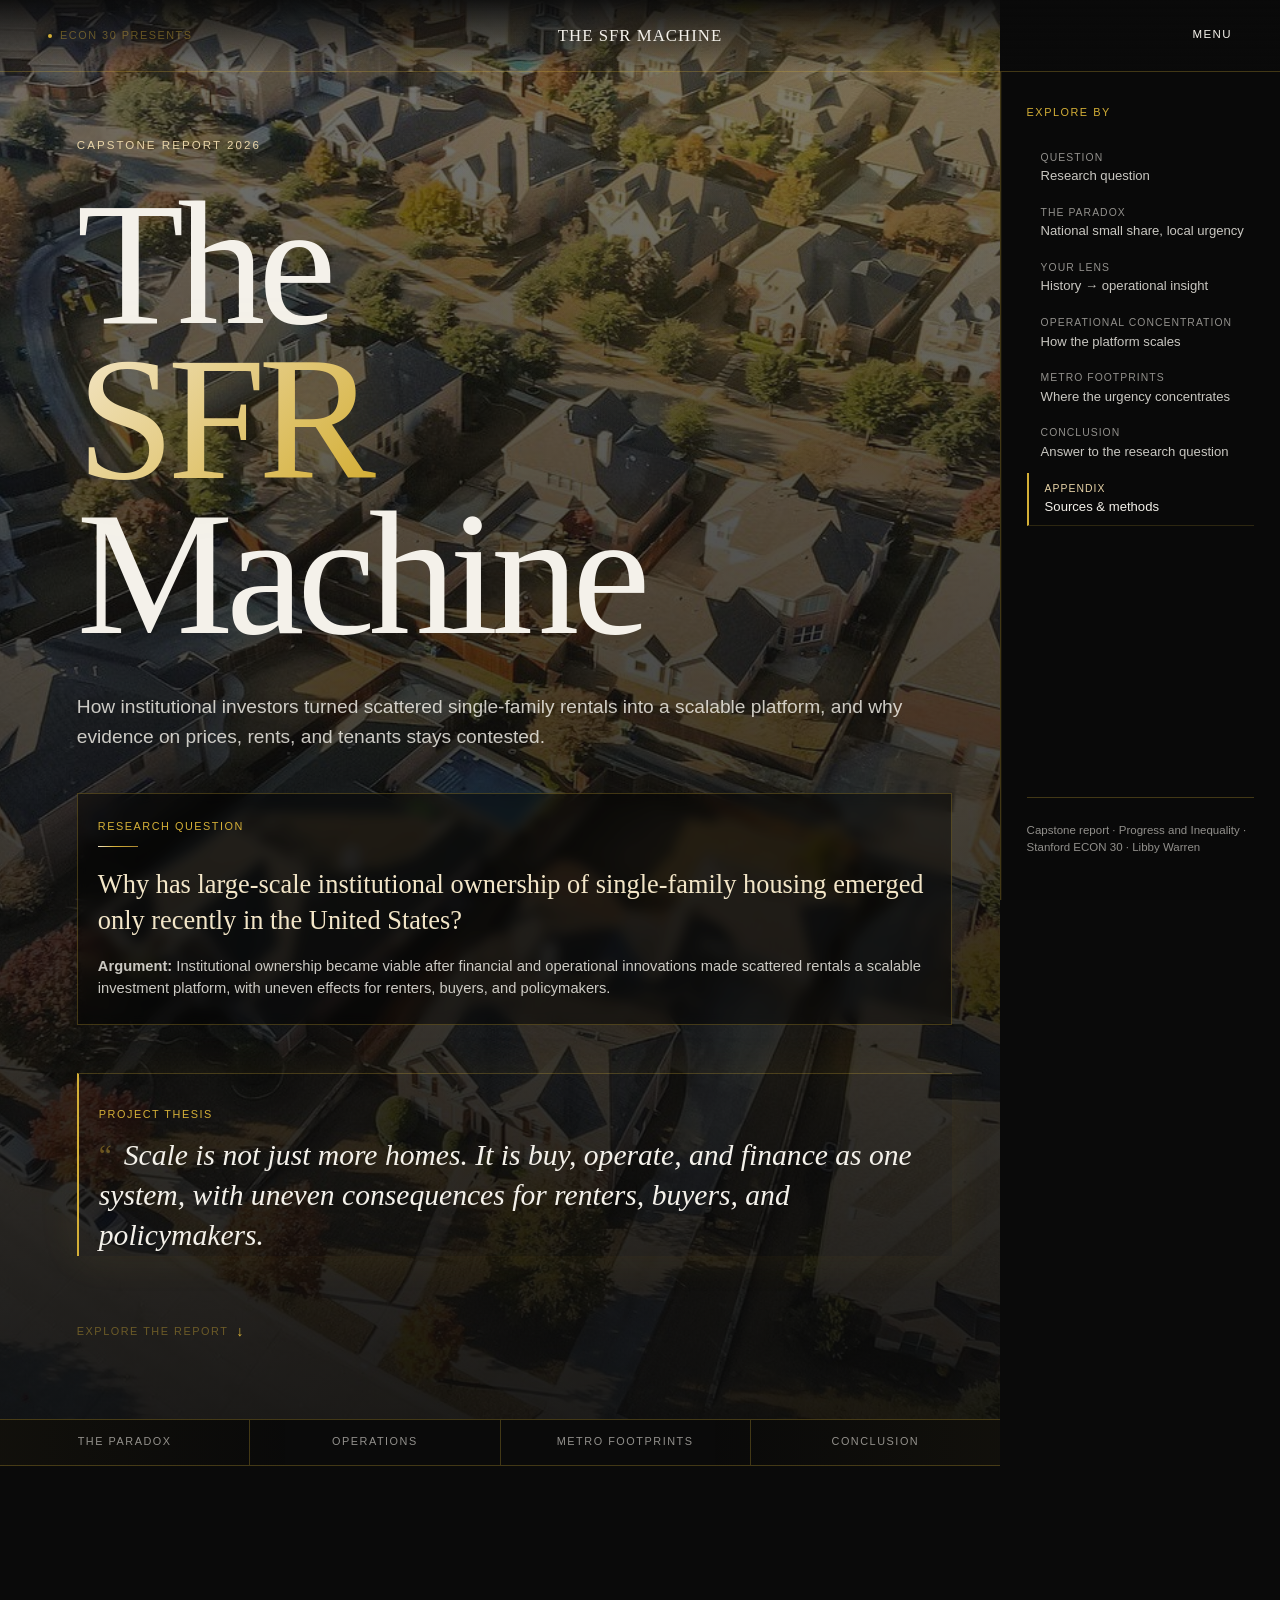
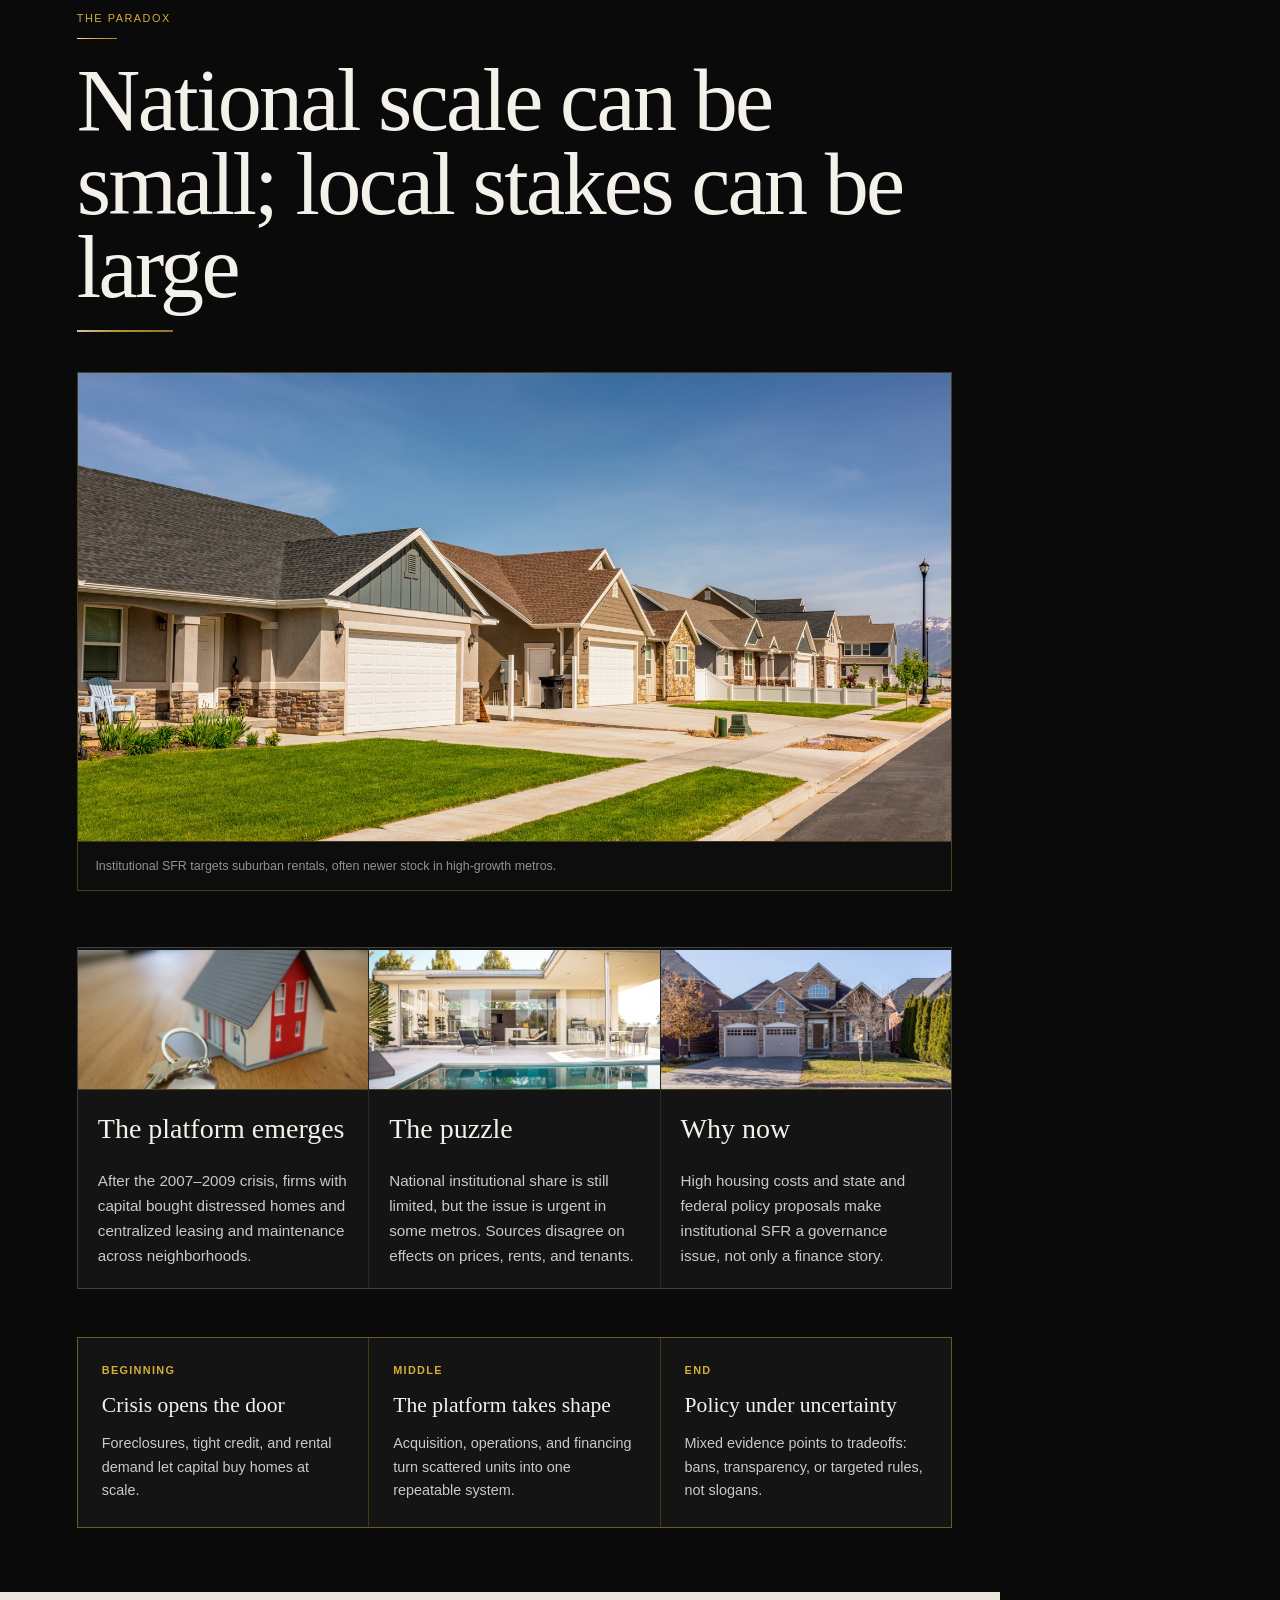
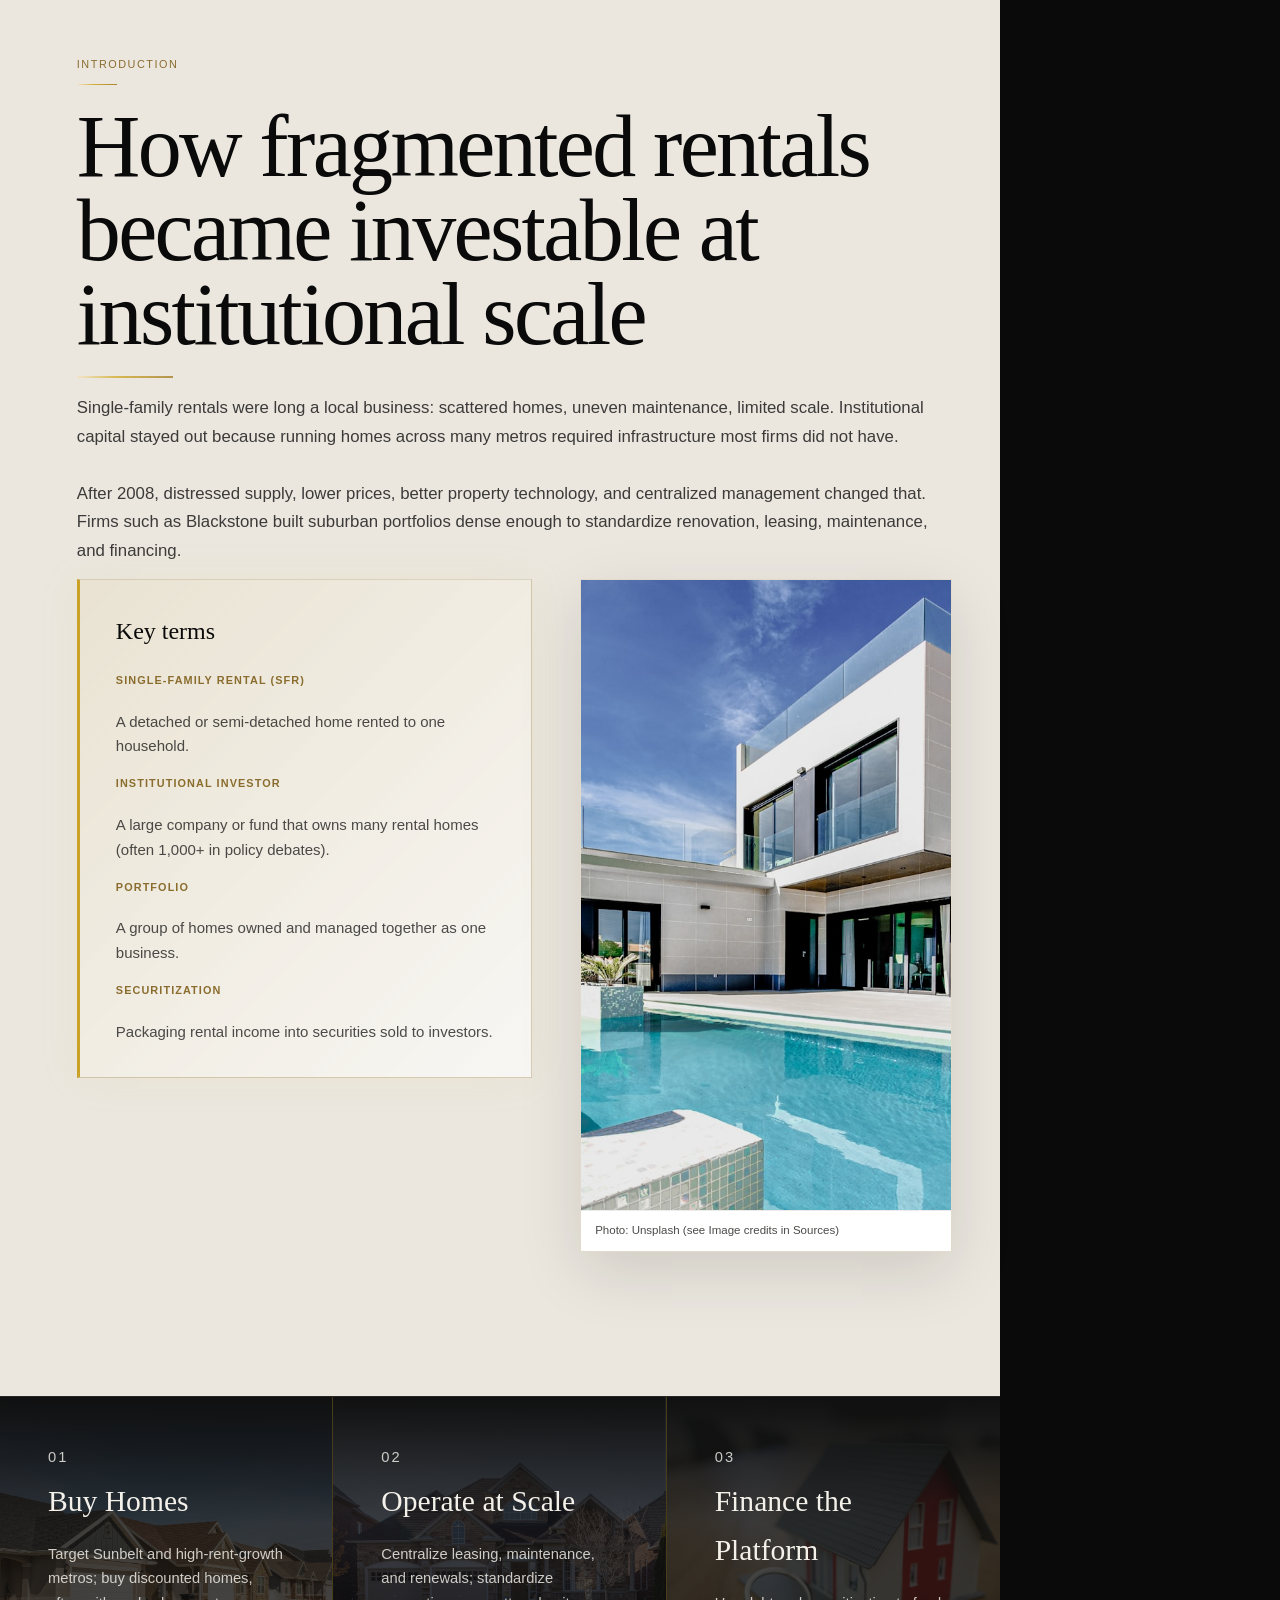
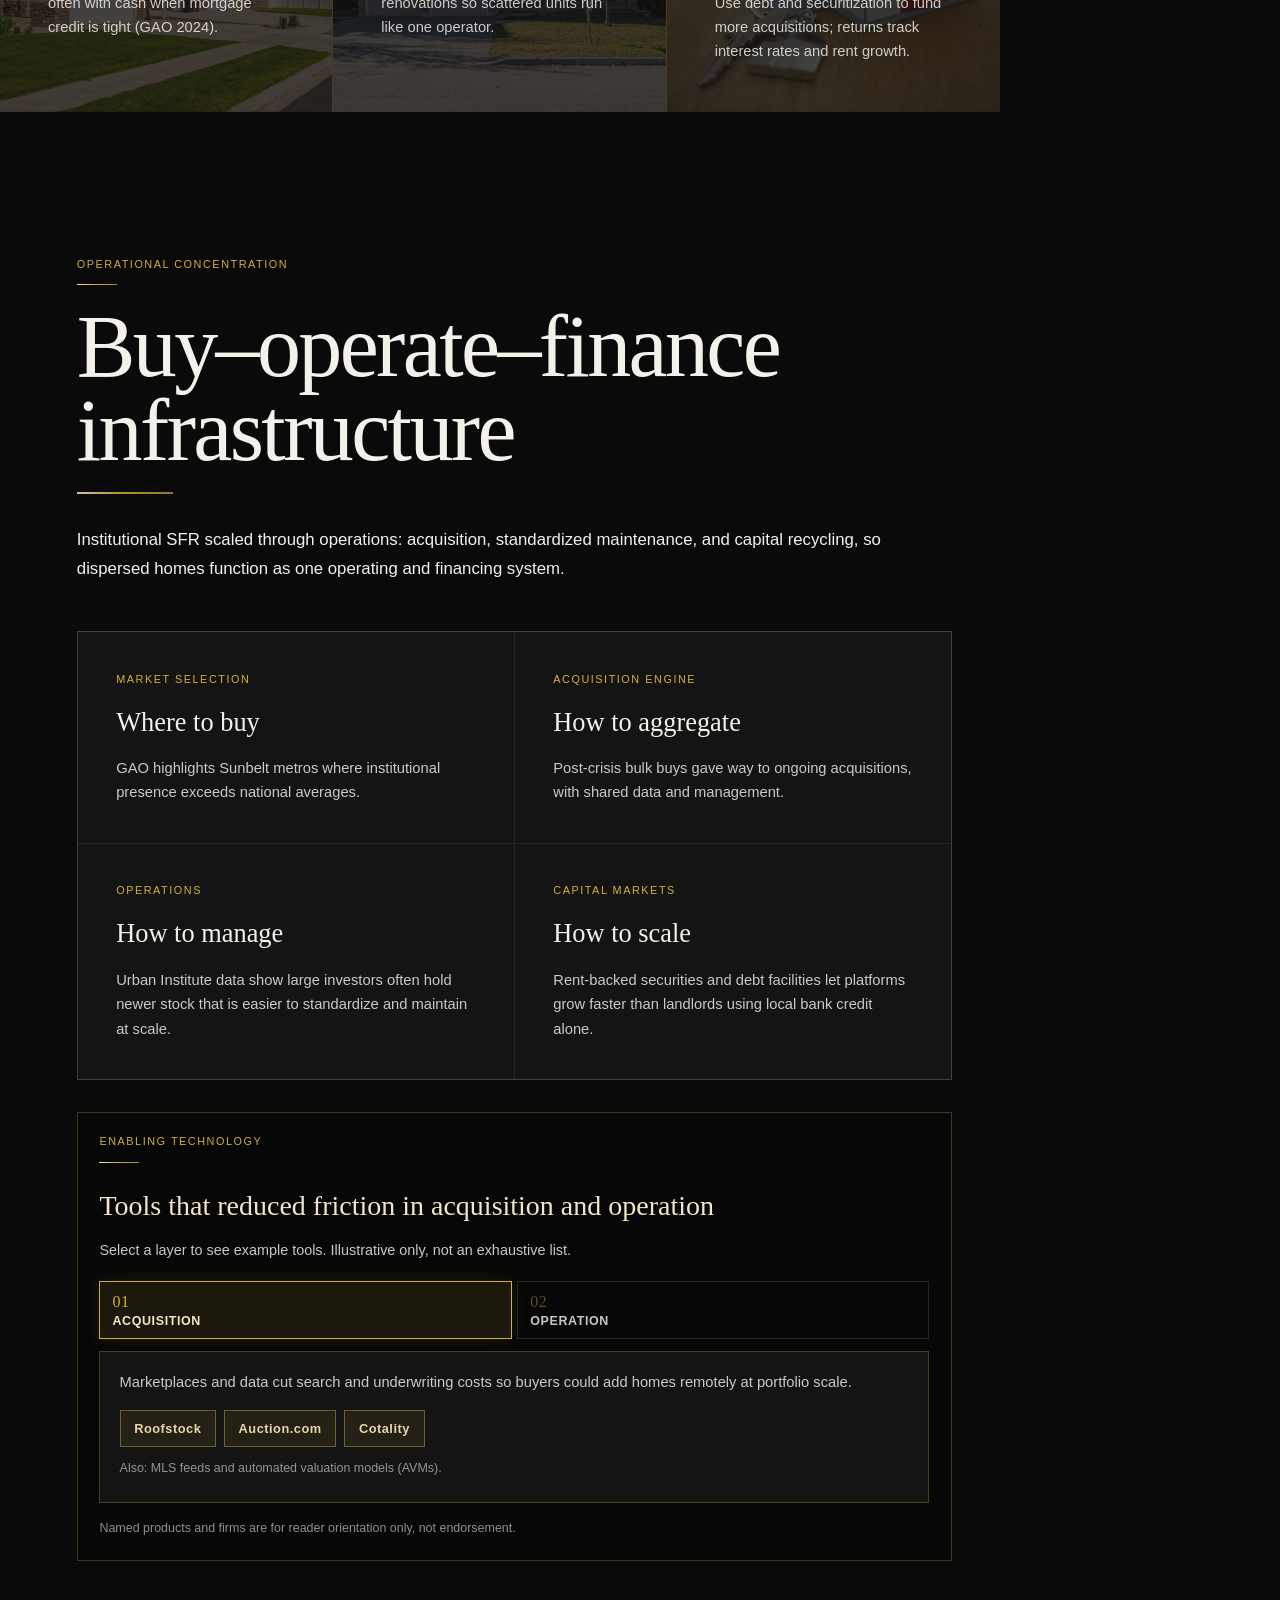
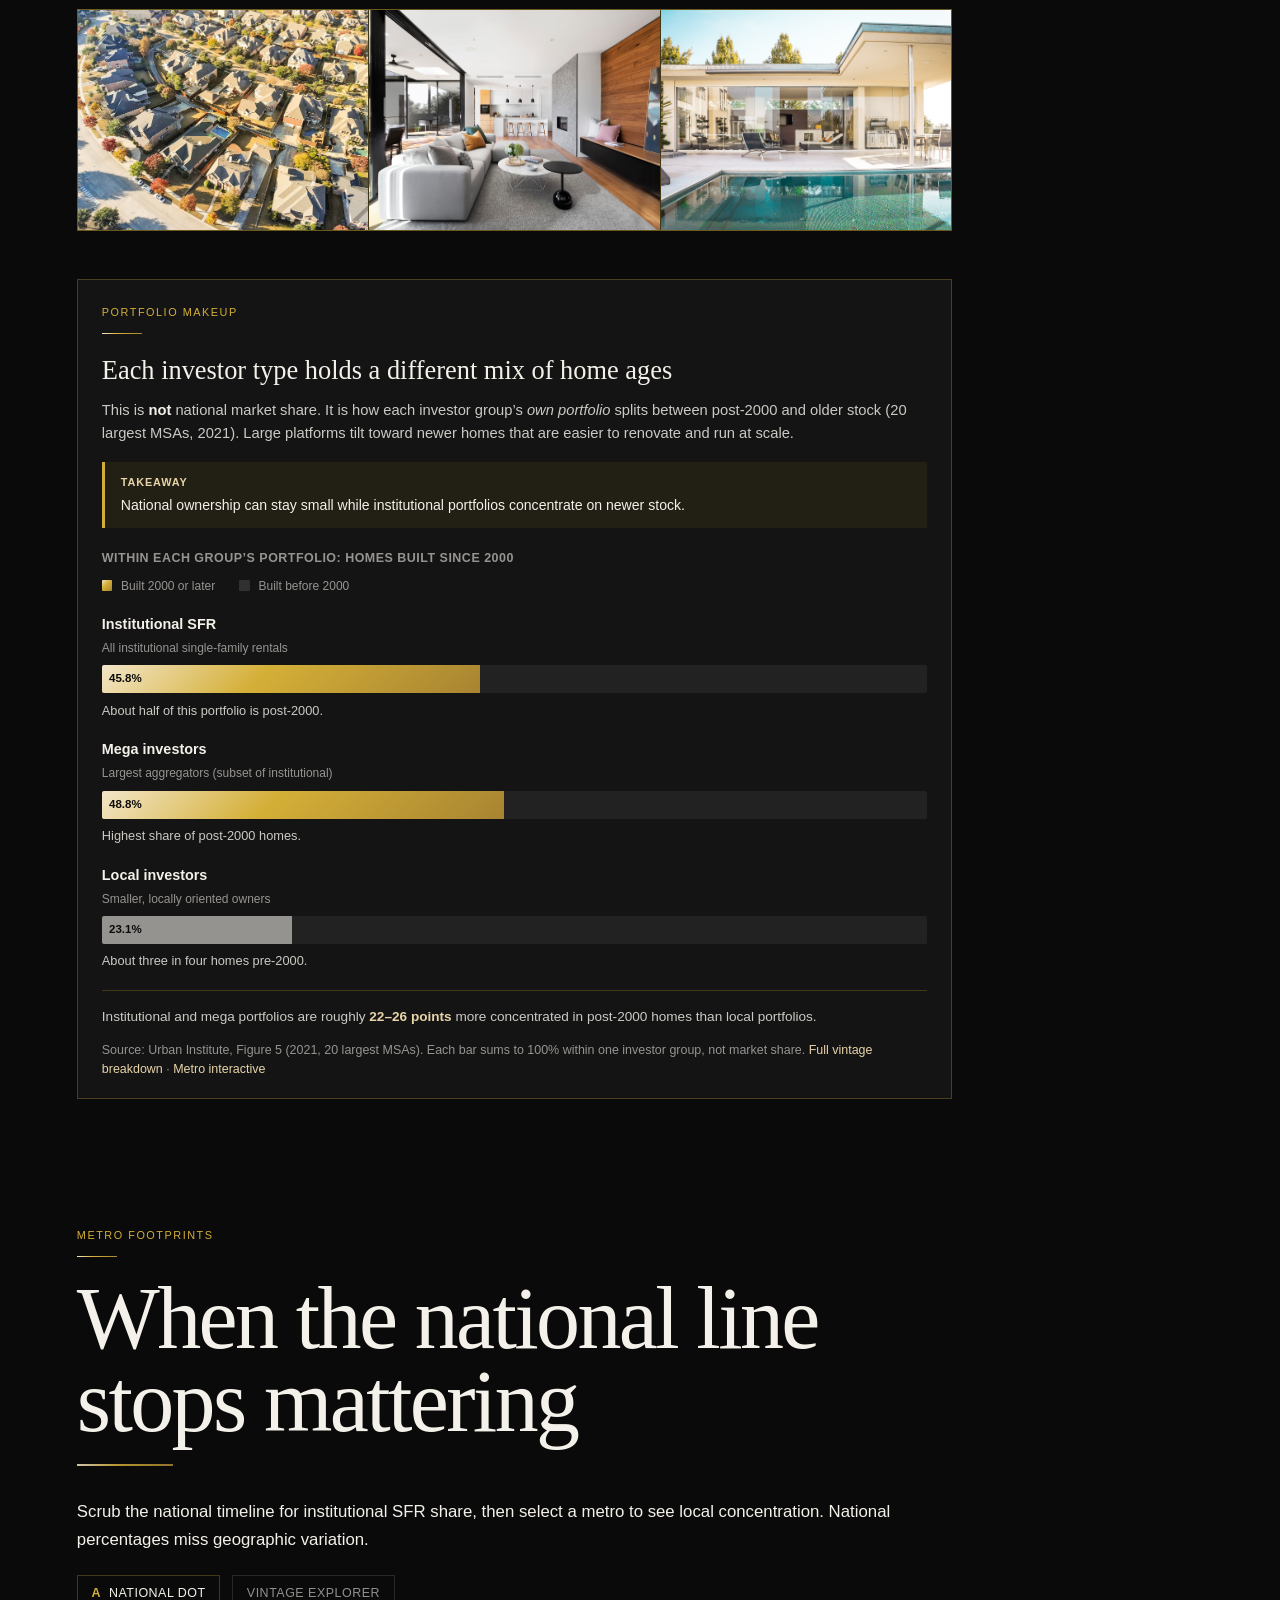
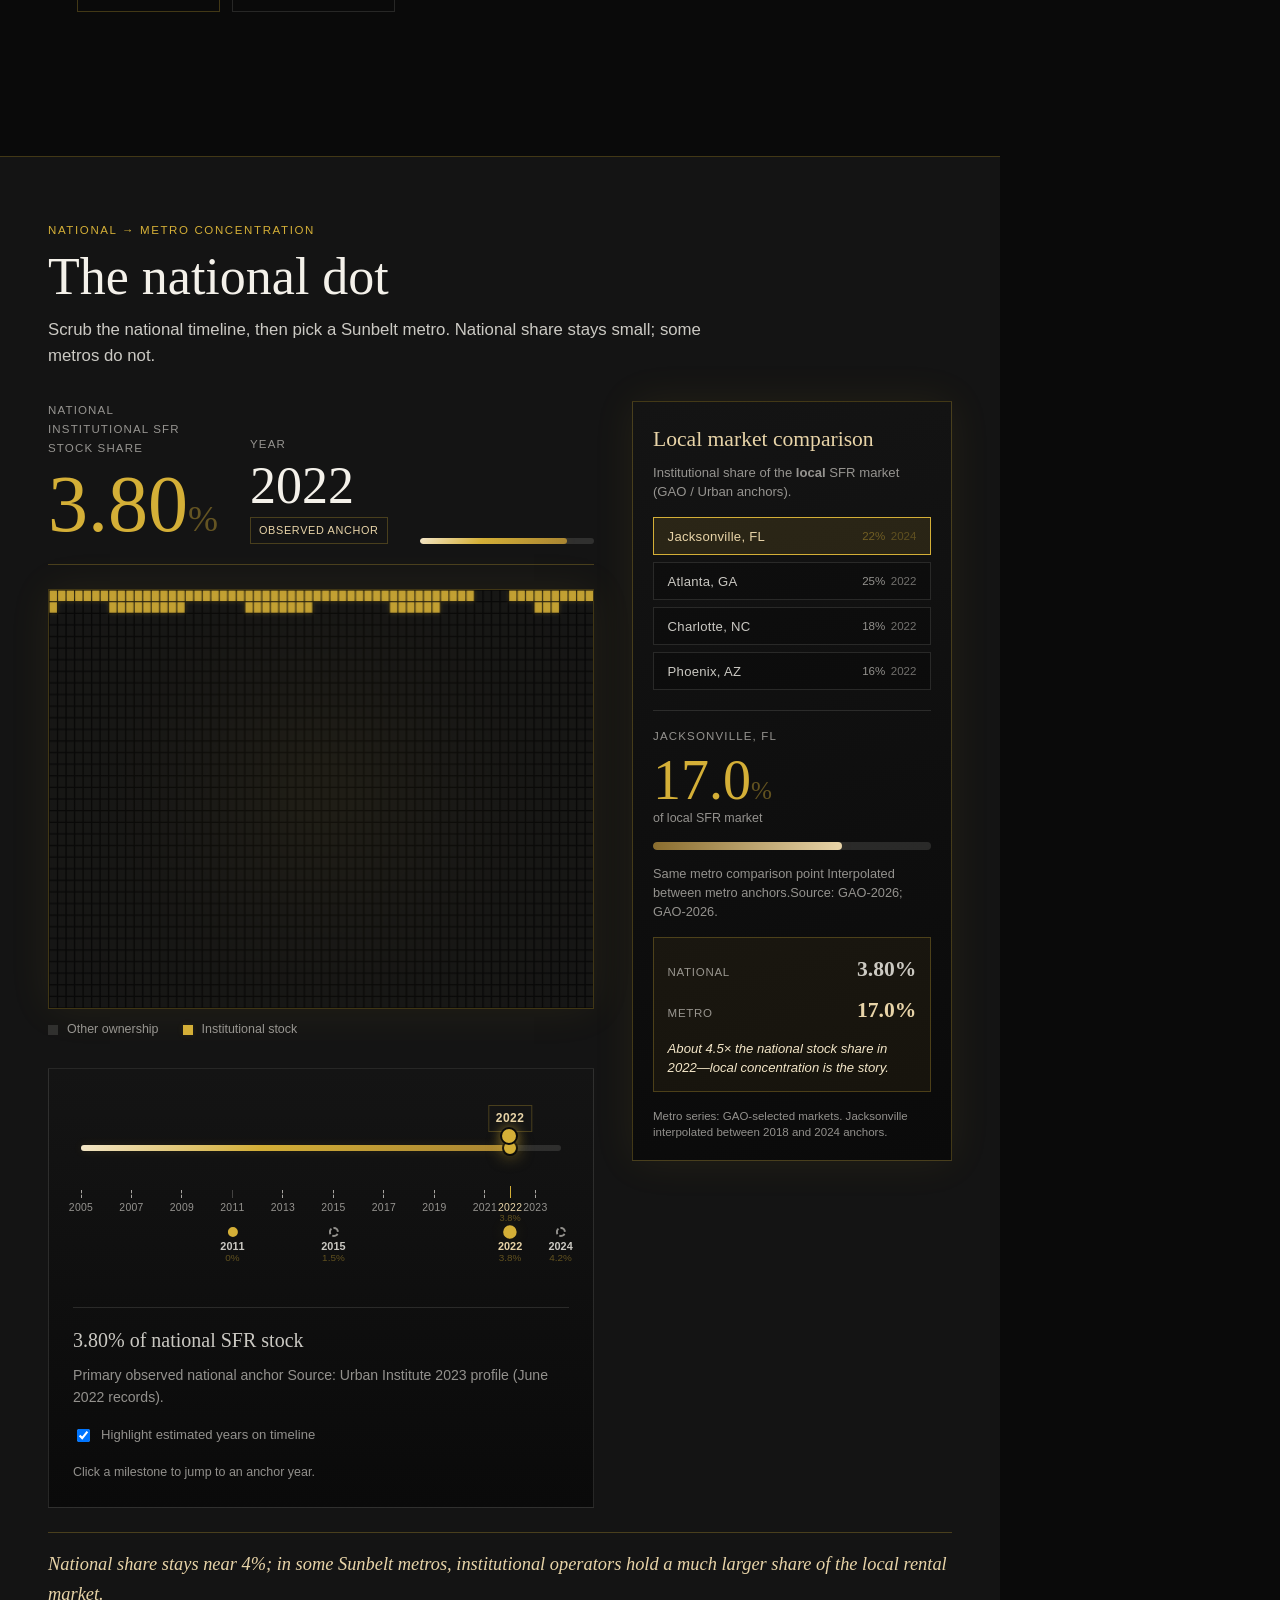
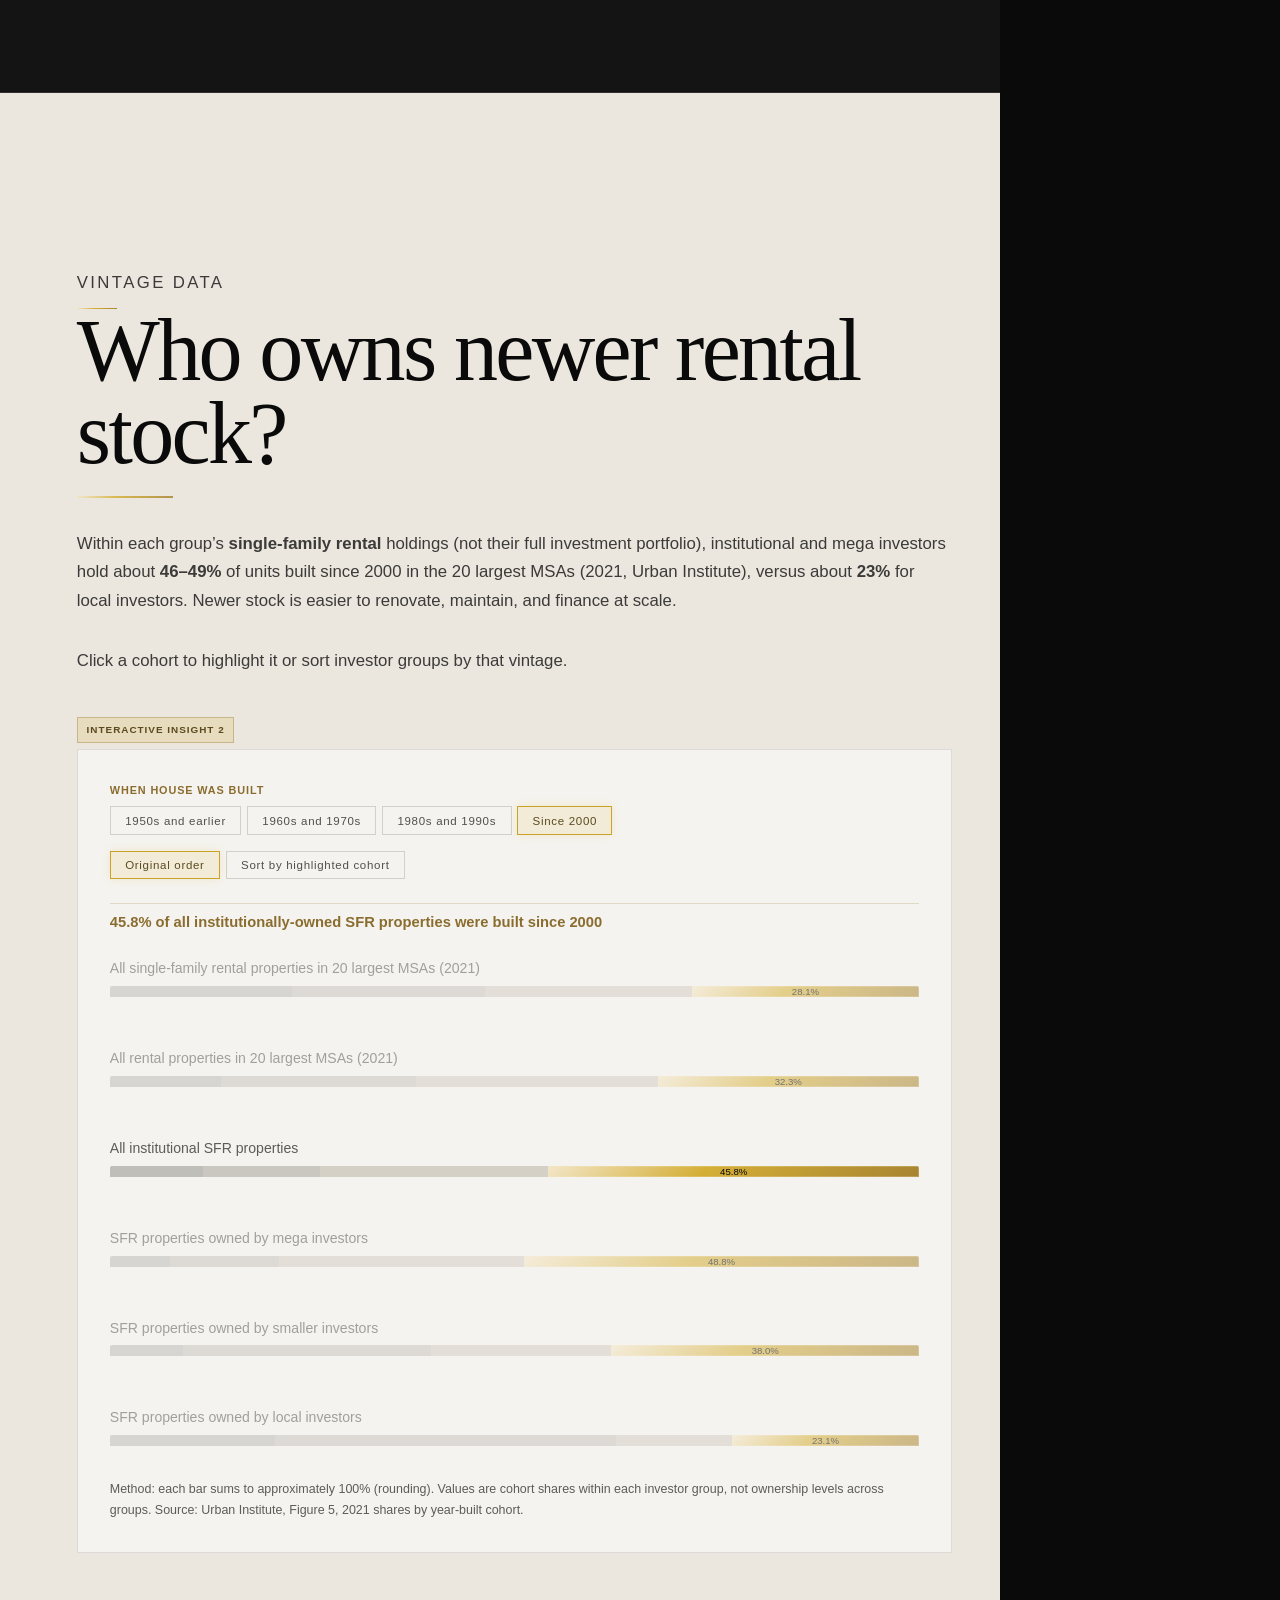
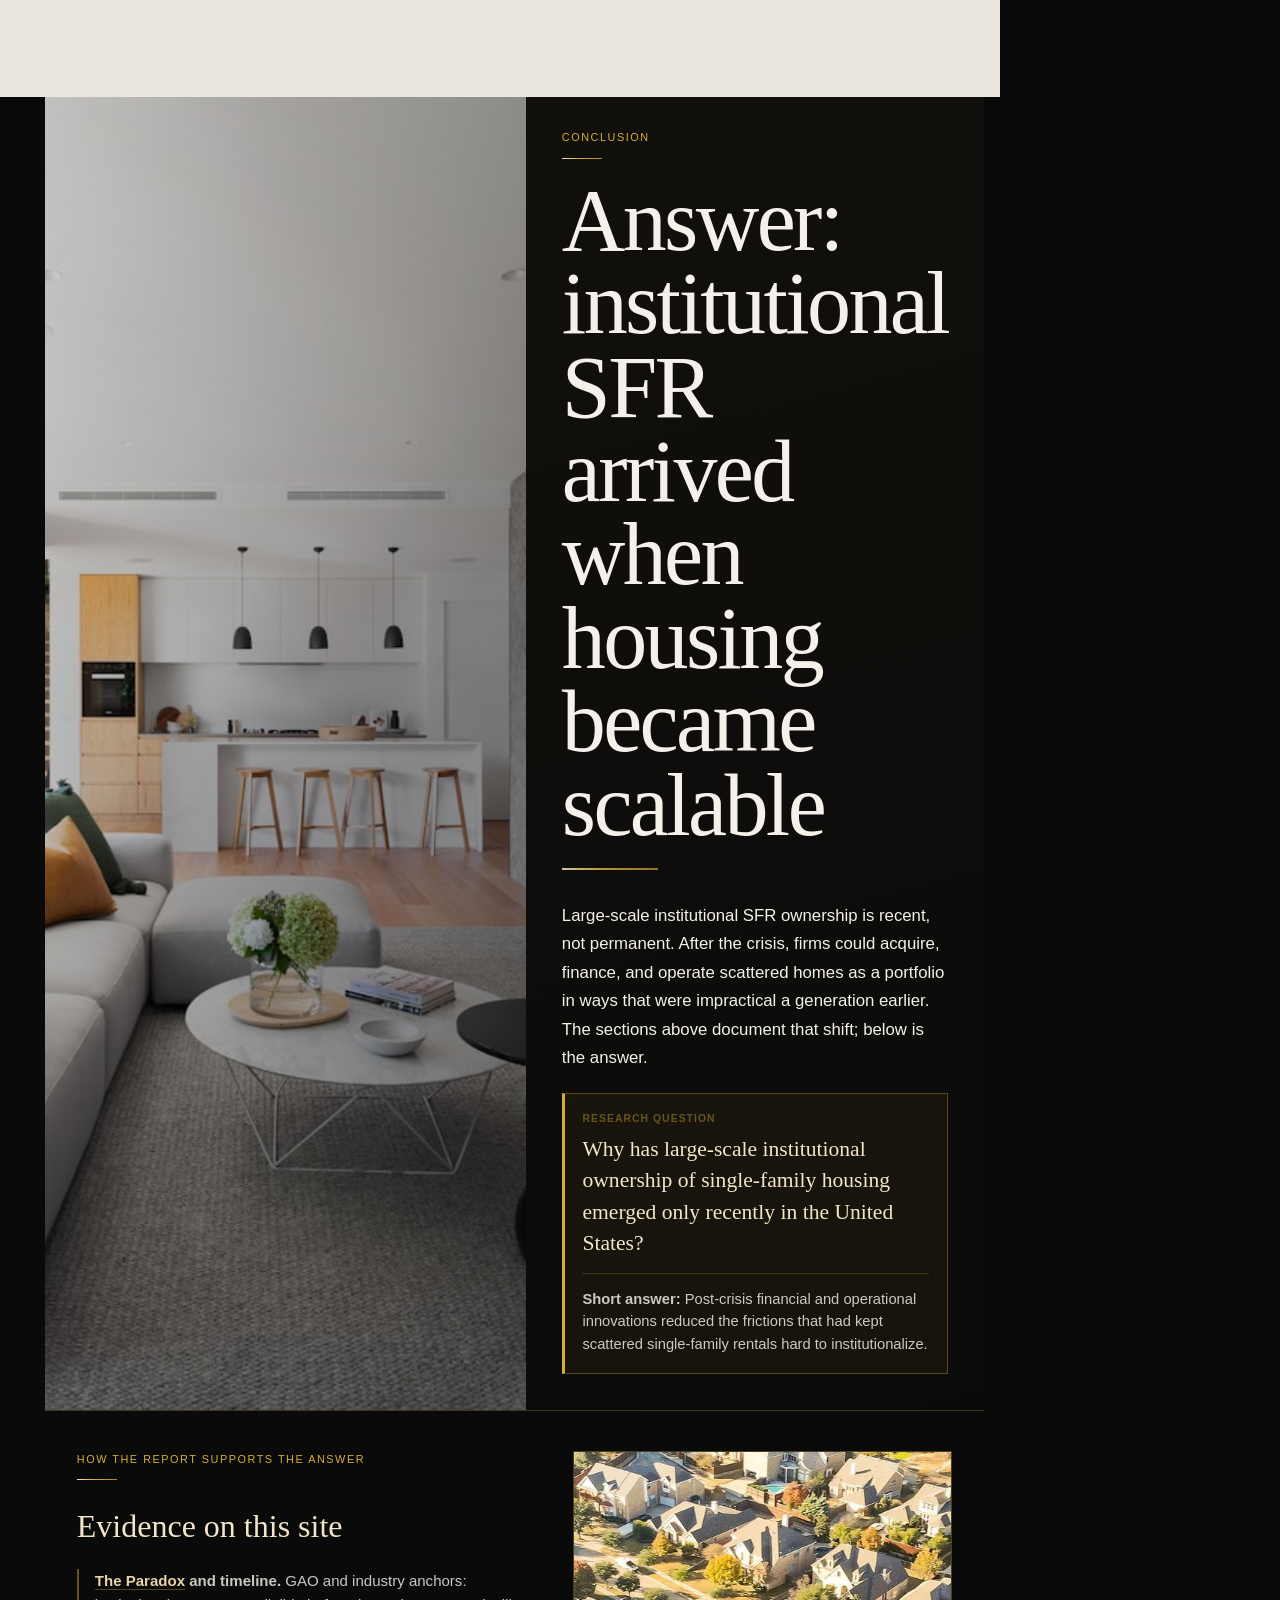
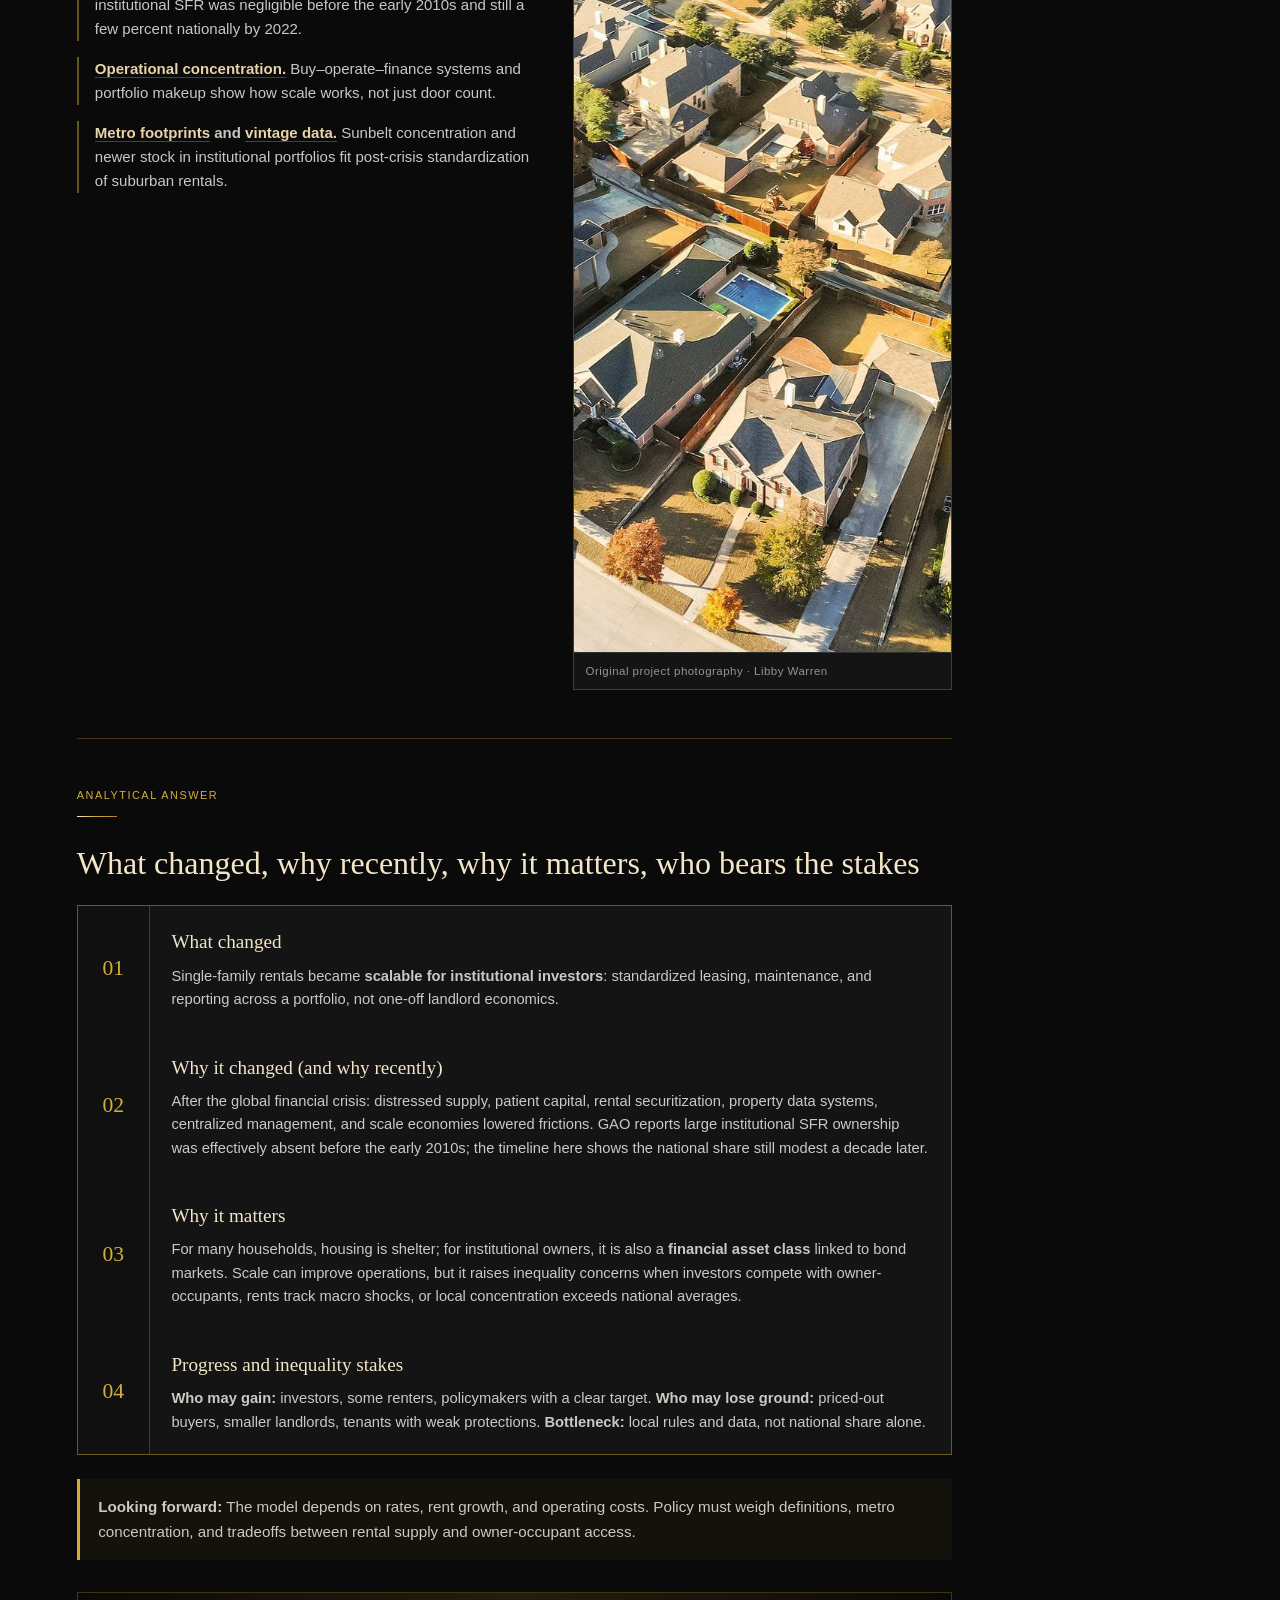
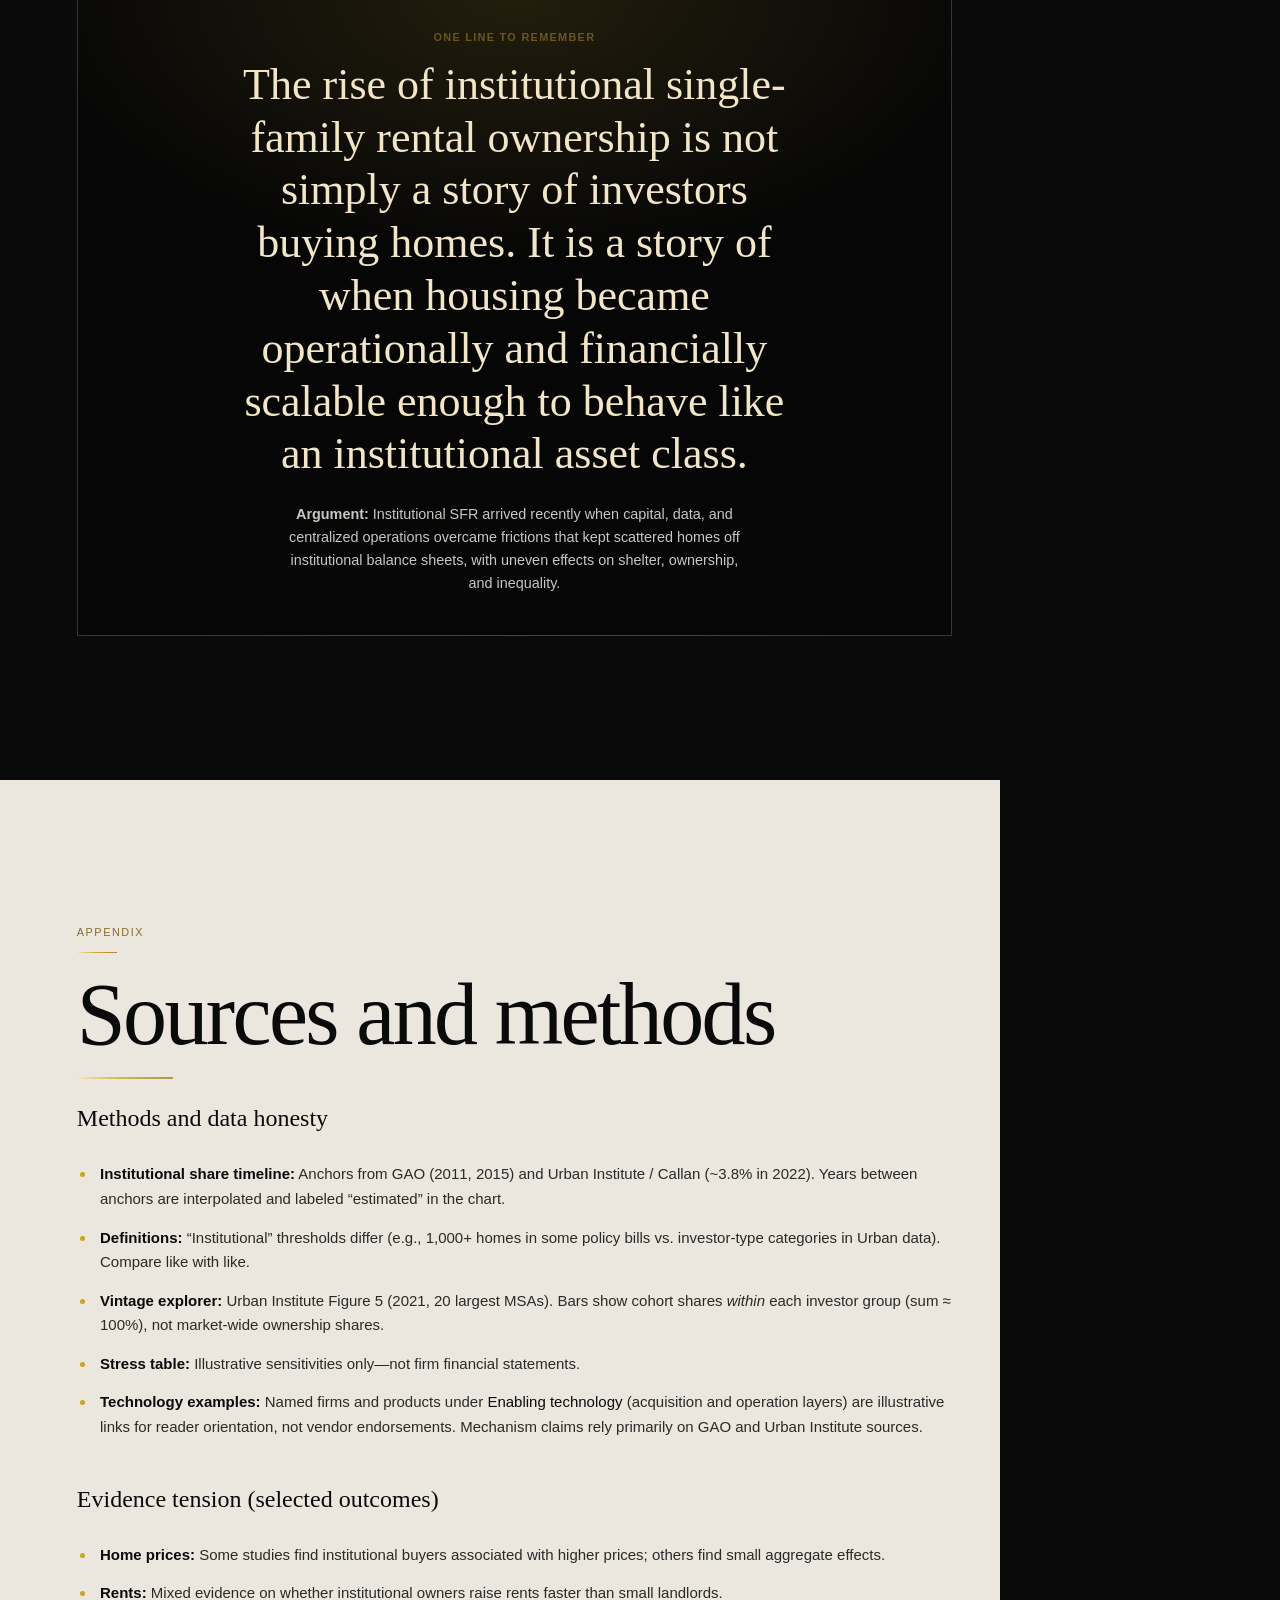
==== site/index.html @ 75512b3d "Redesign platform tech as two tabs with two-column operation panel Remove finance/operators tabs; me" ====
<!DOCTYPE html>
<html lang="en">
  <head>
    <meta charset="UTF-8" />
    <meta name="viewport" content="width=device-width, initial-scale=1.0" />
    <title>The SFR Machine</title>
    <link rel="stylesheet" href="styles.css" />
    <meta name="description" content="ECON 30 capstone — institutional single-family rentals, progress and inequality." />
    <meta name="author" content="Libby Warren" />
  </head>
  <body>
    <a class="skip-link" href="#main-content">Skip to main content</a>
    <div class="site-shell">
      <header class="site-header">
        <span class="brand-present">ECON 30 presents</span>
        <a class="logo" href="#main-content">The SFR Machine</a>
        <button type="button" class="menu-toggle" aria-expanded="false" aria-controls="menu-overlay">
          Menu
        </button>
      </header>

      <nav class="explore-panel" aria-label="Explore report">
        <p class="explore-label">Explore by</p>
        <ul>
          <li><a href="#question"><span>Question</span>Research question</a></li>
          <li><a href="#story"><span>The Paradox</span>National small share, local urgency</a></li>
          <li><a href="#mission"><span>Your lens</span>History → operational insight</a></li>
          <li><a href="#platform"><span>Operational Concentration</span>How the platform scales</a></li>
          <li><a href="#interactives"><span>Metro Footprints</span>Where the urgency concentrates</a></li>
          <li><a href="#conclusion"><span>Conclusion</span>Answer to the research question</a></li>
          <li><a href="#sources"><span>Appendix</span>Sources &amp; methods</a></li>
        </ul>
        <p class="explore-footer">Capstone report · Progress and Inequality · Stanford ECON 30 · Libby Warren</p>
      </nav>

      <div id="menu-overlay" class="menu-overlay" aria-hidden="true">
        <button type="button" class="menu-close">Close</button>
        <p class="explore-label">Explore by</p>
        <ul>
          <li><a href="#question">Research question</a></li>
          <li><a href="#story">The Paradox</a></li>
          <li><a href="#mission">Your lens</a></li>
          <li><a href="#platform">Operational Concentration</a></li>
          <li><a href="#interactives">Metro Footprints</a></li>
          <li><a href="#conclusion">Conclusion</a></li>
          <li><a href="#sources">Sources</a></li>
        </ul>
      </div>

      <main id="main-content">
        <section id="top" class="hero-panel hero-panel--photo" aria-labelledby="hero-title">
          <div class="hero-panel__scrim" aria-hidden="true"></div>
          <div class="hero-panel__content">
          <p class="report-meta">Capstone Report 2026</p>
          <h1 id="hero-title" class="hero-display">
            <span>The</span>
            <span class="hero-gold">SFR</span>
            <span>Machine</span>
          </h1>
          <p class="hero-lead">
            How institutional investors turned scattered single-family rentals into a scalable platform,
            and why evidence on prices, rents, and tenants stays contested.
          </p>
          <div class="research-question" id="question">
            <p class="eyebrow">Research question</p>
            <p class="research-question__text">
              Why has large-scale institutional ownership of single-family housing emerged only recently
              in the United States?
            </p>
            <p class="research-question__claim">
              <strong>Argument:</strong> Institutional ownership became viable after financial and operational
              innovations made scattered rentals a scalable investment platform, with uneven effects for renters,
              buyers, and policymakers.
            </p>
          </div>
          <div class="hero-thesis" aria-label="Project thesis">
            <p>Project thesis</p>
            <blockquote>
              Scale is not just more homes. It is buy, operate, and finance as one system, with uneven
              consequences for renters, buyers, and policymakers.
            </blockquote>
          </div>
          <p class="hero-scroll"><a href="#story">Explore the report</a></p>
          </div>
        </section>

      <nav class="ticker" aria-label="Jump to report themes">
        <a href="#story">The Paradox</a>
        <a href="#platform">Operations</a>
        <a href="#interactives">Metro Footprints</a>
        <a href="#conclusion">Conclusion</a>
      </nav>

      <section id="story" class="report-panel story-section">
        <p class="eyebrow">The Paradox</p>
        <h2 class="panel-title">National scale can be small; local stakes can be large</h2>
        <figure class="photo-feature photo-feature--wide">
          <img
            src="images/sfr-image-2.jpg"
            alt="Row of single-family rental homes along a suburban street"
            width="1600"
            height="900"
            loading="lazy"
          />
          <figcaption>Institutional SFR targets suburban rentals, often newer stock in high-growth metros.</figcaption>
        </figure>
        <div class="story-grid">
          <article class="story-card story-card--photo">
            <img src="images/keys-housing.jpg" alt="House keys" loading="lazy" />
            <h3>The platform emerges</h3>
            <p>
              After the 2007–2009 crisis, firms with capital bought distressed homes and centralized leasing
              and maintenance across neighborhoods.
            </p>
          </article>
          <article class="story-card story-card--photo">
            <img src="images/neighborhood-aerial.jpg" alt="Aerial neighborhood" loading="lazy" />
            <h3>The puzzle</h3>
            <p>
              National institutional share is still limited, but the issue is urgent in some metros. Sources
              disagree on effects on prices, rents, and tenants.
            </p>
          </article>
          <article class="story-card story-card--photo">
            <img src="images/house-exterior.jpg" alt="Single-family home exterior" loading="lazy" />
            <h3>Why now</h3>
            <p>
              High housing costs and state and federal policy proposals make institutional SFR a governance
              issue, not only a finance story.
            </p>
          </article>
        </div>

        <div class="narrative-arc" aria-label="Story arc">
          <article class="arc-step">
            <span class="arc-label">Beginning</span>
            <h3>Crisis opens the door</h3>
            <p>Foreclosures, tight credit, and rental demand let capital buy homes at scale.</p>
          </article>
          <article class="arc-step">
            <span class="arc-label">Middle</span>
            <h3>The platform takes shape</h3>
            <p>Acquisition, operations, and financing turn scattered units into one repeatable system.</p>
          </article>
          <article class="arc-step">
            <span class="arc-label">End</span>
            <h3>Policy under uncertainty</h3>
            <p>Mixed evidence points to tradeoffs: bans, transparency, or targeted rules, not slogans.</p>
          </article>
        </div>
      </section>

      <section id="mission" class="report-panel report-panel--light mission-section">
        <p class="eyebrow">Introduction</p>
        <h2 class="panel-title">How fragmented rentals became investable at institutional scale</h2>

        <p class="panel-intro">
          Single-family rentals were long a local business: scattered homes, uneven maintenance, limited
          scale. Institutional capital stayed out because running homes across many metros required
          infrastructure most firms did not have.
          <br /><br />
          After 2008, distressed supply, lower prices, better property technology, and centralized
          management changed that. Firms such as Blackstone built suburban portfolios dense enough to
          standardize renovation, leasing, maintenance, and financing.
        </p>

        <div class="mission-row-2">
          <div class="definition-box">
          <h3>Key terms</h3>
          <dl>
            <dt>Single-family rental (SFR)</dt>
            <dd>A detached or semi-detached home rented to one household.</dd>
            <dt>Institutional investor</dt>
            <dd>
              A large company or fund that owns many rental homes (often 1,000+ in policy debates).
            </dd>
            <dt>Portfolio</dt>
            <dd>A group of homes owned and managed together as one business.</dd>
            <dt>Securitization</dt>
            <dd>Packaging rental income into securities sold to investors.</dd>
          </dl>
          </div>

          <figure class="media-split__figure mission-figure">
            <img
              src="images/modern-home.jpg"
              alt="Contemporary single-family home exterior"
              width="1200"
              height="800"
              loading="lazy"
            />
            <figcaption>Photo: Unsplash (see Image credits in Sources)</figcaption>
          </figure>
        </div>
      </section>

      <section class="feature-strip" aria-label="Asset class overview">
        <article class="feature-card feature-card--buy">
          <p class="metric">01</p>
          <h3>Buy Homes</h3>
          <p>
            Target Sunbelt and high-rent-growth metros; buy discounted homes, often with cash when mortgage
            credit is tight (GAO 2024).
          </p>
        </article>
        <article class="feature-card feature-card--operate">
          <p class="metric">02</p>
          <h3>Operate at Scale</h3>
          <p>
            Centralize leasing, maintenance, and renewals; standardize renovations so scattered units run
            like one operator.
          </p>
        </article>
        <article class="feature-card feature-card--finance">
          <p class="metric">03</p>
          <h3>Finance the Platform</h3>
          <p>
            Use debt and securitization to fund more acquisitions; returns track interest rates and rent
            growth.
          </p>
        </article>
      </section>

      <section id="platform" class="report-panel platform-section">
        <div class="section-heading">
          <p class="eyebrow">Operational Concentration</p>
          <h2 class="panel-title">Buy–operate–finance infrastructure</h2>
          <p class="panel-intro">
            Institutional SFR scaled through operations: acquisition, standardized maintenance, and capital
            recycling, so dispersed homes function as one operating and financing system.
          </p>
        </div>

        <div class="platform-grid">
          <article>
            <span>Market Selection</span>
            <h3>Where to buy</h3>
            <p>
              GAO highlights Sunbelt metros where institutional presence exceeds national averages.
            </p>
          </article>
          <article>
            <span>Acquisition Engine</span>
            <h3>How to aggregate</h3>
            <p>
              Post-crisis bulk buys gave way to ongoing acquisitions, with shared data and management.
            </p>
          </article>
          <article>
            <span>Operations</span>
            <h3>How to manage</h3>
            <p>
              Urban Institute data show large investors often hold newer stock that is easier to standardize
              and maintain at scale.
            </p>
          </article>
          <article>
            <span>Capital Markets</span>
            <h3>How to scale</h3>
            <p>
              Rent-backed securities and debt facilities let platforms grow faster than landlords using
              local bank credit alone.
            </p>
          </article>
        </div>

        <div class="platform-tech" id="platform-tech" data-platform-tech aria-labelledby="platform-tech-heading">
          <p class="eyebrow">Enabling technology</p>
          <h3 id="platform-tech-heading">Tools that reduced friction in acquisition and operation</h3>
          <p class="platform-tech-intro">
            Select a layer to see example tools. Illustrative only, not an exhaustive list.
          </p>
          <div class="platform-tech-tabs" role="tablist" aria-label="Technology layers">
            <button
              type="button"
              class="platform-tech-tab is-active"
              role="tab"
              id="tech-tab-acquire"
              aria-selected="true"
              aria-controls="tech-panel-acquire"
              data-tech-tab="acquire"
            >
              <span class="platform-tech-tab__num">01</span>
              Acquisition
            </button>
            <button
              type="button"
              class="platform-tech-tab"
              role="tab"
              id="tech-tab-operation"
              aria-selected="false"
              aria-controls="tech-panel-operation"
              data-tech-tab="operation"
            >
              <span class="platform-tech-tab__num">02</span>
              Operation
            </button>
          </div>
          <div class="platform-tech-stage">
            <article
              class="platform-tech-panel is-active"
              id="tech-panel-acquire"
              role="tabpanel"
              aria-labelledby="tech-tab-acquire"
              data-tech-panel="acquire"
            >
              <p class="platform-tech-panel__text">
                Marketplaces and data cut search and underwriting costs so buyers could add homes remotely at
                portfolio scale.
              </p>
              <div class="platform-tech-chips" aria-label="Acquisition examples">
                <a class="platform-tech-chip" href="https://www.roofstock.com/" target="_blank" rel="noopener noreferrer">Roofstock</a>
                <a class="platform-tech-chip" href="https://www.auction.com/" target="_blank" rel="noopener noreferrer">Auction.com</a>
                <a
                  class="platform-tech-chip"
                  href="https://www.cotality.com/"
                  target="_blank"
                  rel="noopener noreferrer"
                  title="Cotality (formerly CoreLogic)"
                >Cotality</a>
              </div>
              <p class="platform-tech-chip-note">Also: MLS feeds and automated valuation models (AVMs).</p>
            </article>
            <article
              class="platform-tech-panel"
              id="tech-panel-operation"
              role="tabpanel"
              aria-labelledby="tech-tab-operation"
              data-tech-panel="operation"
              hidden
            >
              <p class="platform-tech-panel__text">
                Centralized systems let firms lease, maintain, and report on thousands of scattered rentals as one
                portfolio.
              </p>
              <div class="platform-tech-columns">
                <div class="platform-tech-column">
                  <p class="platform-tech-column__label">Property management software</p>
                  <div class="platform-tech-chips" aria-label="Property management software">
                    <a class="platform-tech-chip" href="https://www.yardi.com/" target="_blank" rel="noopener noreferrer">Yardi</a>
                    <a class="platform-tech-chip" href="https://www.appfolio.com/" target="_blank" rel="noopener noreferrer">AppFolio</a>
                    <a class="platform-tech-chip" href="https://www.realpage.com/" target="_blank" rel="noopener noreferrer">RealPage</a>
                  </div>
                  <p class="platform-tech-chip-note">Standardized turns, vendors, and leasing workflows at scale.</p>
                </div>
                <div class="platform-tech-column">
                  <p class="platform-tech-column__label">Large operators</p>
                  <div class="platform-tech-chips" aria-label="Large operators">
                    <a class="platform-tech-chip" href="https://www.invitationhomes.com/" target="_blank" rel="noopener noreferrer">Invitation Homes</a>
                    <a class="platform-tech-chip" href="https://www.americanhomes4rent.com/" target="_blank" rel="noopener noreferrer">American Homes 4 Rent</a>
                  </div>
                  <p class="platform-tech-chip-note">National platforms in Sunbelt-heavy markets post-crisis.</p>
                </div>
              </div>
            </article>
          </div>
          <p class="platform-tech-note">
            Named products and firms are for reader orientation only, not endorsement.
          </p>
        </div>

        <div class="photo-gallery" aria-label="Housing imagery">
          <figure>
            <img src="images/sfr-image-1.jpg" alt="Aerial view of dense suburban single-family neighborhood" loading="lazy" />
          </figure>
          <figure>
            <img src="images/suburban-street.jpg" alt="Suburban street with new homes" loading="lazy" />
          </figure>
          <figure>
            <img src="images/neighborhood-aerial.jpg" alt="Aerial view of residential neighborhood" loading="lazy" />
          </figure>
        </div>

        <div
          class="comparison-callout"
          aria-labelledby="comparison-heading"
          aria-describedby="comparison-lead comparison-note"
        >
          <p class="eyebrow">Portfolio makeup</p>
          <h3 id="comparison-heading">Each investor type holds a different mix of home ages</h3>
          <p id="comparison-lead" class="comparison-lead">
            This is <strong>not</strong> national market share. It is how each investor group’s <em>own
            portfolio</em> splits between post-2000 and older stock (20 largest MSAs, 2021). Large platforms
            tilt toward newer homes that are easier to renovate and run at scale.
          </p>
          <p class="comparison-takeaway" role="note">
            <span class="comparison-takeaway-label">Takeaway</span>
            National ownership can stay small while institutional portfolios concentrate on newer stock.
          </p>
          <p class="comparison-chart-title">Within each group’s portfolio: homes built since 2000</p>
          <div class="comparison-legend" aria-hidden="true">
            <span><i class="comparison-swatch is-new"></i> Built 2000 or later</span>
            <span><i class="comparison-swatch is-old"></i> Built before 2000</span>
          </div>
          <div class="comparison-bars">
            <article class="comparison-row">
              <div class="comparison-row-labels">
                <strong class="comparison-row-name">Institutional SFR</strong>
                <span class="comparison-row-def">All institutional single-family rentals</span>
              </div>
              <div
                class="comparison-stacked"
                role="img"
                aria-label="Institutional SFR portfolio: 45.8 percent built since 2000, 54.2 percent older"
              >
                <span class="comparison-seg is-new" style="width: 45.8%">45.8%</span>
                <span class="comparison-seg is-old" style="width: 54.2%" aria-hidden="true"></span>
              </div>
              <p class="comparison-row-readout">About half of this portfolio is post-2000.</p>
            </article>
            <article class="comparison-row">
              <div class="comparison-row-labels">
                <strong class="comparison-row-name">Mega investors</strong>
                <span class="comparison-row-def">Largest aggregators (subset of institutional)</span>
              </div>
              <div
                class="comparison-stacked"
                role="img"
                aria-label="Mega investor portfolio: 48.8 percent built since 2000, 51.2 percent older"
              >
                <span class="comparison-seg is-new" style="width: 48.8%">48.8%</span>
                <span class="comparison-seg is-old" style="width: 51.2%" aria-hidden="true"></span>
              </div>
              <p class="comparison-row-readout">Highest share of post-2000 homes.</p>
            </article>
            <article class="comparison-row">
              <div class="comparison-row-labels">
                <strong class="comparison-row-name">Local investors</strong>
                <span class="comparison-row-def">Smaller, locally oriented owners</span>
              </div>
              <div
                class="comparison-stacked"
                role="img"
                aria-label="Local investor portfolio: 23.1 percent built since 2000, 76.9 percent older"
              >
                <span class="comparison-seg is-new is-local" style="width: 23.1%">23.1%</span>
                <span class="comparison-seg is-old" style="width: 76.9%" aria-hidden="true"></span>
              </div>
              <p class="comparison-row-readout">About three in four homes pre-2000.</p>
            </article>
          </div>
          <p class="comparison-gap">
            Institutional and mega portfolios are roughly <strong>22–26 points</strong> more concentrated
            in post-2000 homes than local portfolios.
          </p>
          <p id="comparison-note" class="comparison-note">
            Source: Urban Institute, Figure 5 (2021, 20 largest MSAs). Each bar sums to 100% within one
            investor group, not market share.
            <a href="#vintage">Full vintage breakdown</a> ·
            <a href="#interactives">Metro interactive</a>
          </p>
        </div>
      </section>

      <section id="interactives" class="report-panel showcase-hub">
        <p class="eyebrow">Metro Footprints</p>
        <h2 class="panel-title">When the national line stops mattering</h2>
        <p class="panel-intro">
          Scrub the national timeline for institutional SFR share, then select a metro to see local
          concentration. National percentages miss geographic variation.
        </p>
        <p class="showcase-load-error" data-showcase-error hidden></p>
        <nav class="showcase-lab-nav" aria-label="Jump to interactive lab">
          <a class="showcase-lab-link is-active" href="#lab-national-dot"><span>A</span> National dot</a>
          <a class="showcase-lab-link" href="#vintage">Vintage explorer</a>
        </nav>
      </section>

      <!-- National institutional share — timeline interactive -->
      <section id="lab-national-dot" class="showcase-lab showcase-lab--dot" data-lab="national-dot">
        <div class="showcase-lab-head">
          <p class="showcase-lab-tag">National → metro concentration</p>
          <h2 class="showcase-lab-title">The national dot</h2>
          <p class="showcase-lab-lead">
            Scrub the national timeline, then pick a Sunbelt metro. National share stays small; some metros
            do not.
          </p>
        </div>

        <div class="dot-stage">
          <div class="dot-split">
            <div class="dot-national-col">
          <header class="dot-hero">
            <div class="dot-hero-stat">
              <p class="dot-hero-label">National institutional SFR stock share</p>
              <p class="dot-hero-value">
                <span data-dot-odometer>0.00</span><span class="dot-hero-pct">%</span>
              </p>
            </div>
            <div class="dot-hero-year">
              <p class="dot-hero-year-label">Year</p>
              <p class="dot-hero-year-num" data-dot-year>2022</p>
              <span class="showcase-flag is-obs" data-dot-flag>Observed anchor</span>
            </div>
            <div class="dot-hero-bar" aria-hidden="true">
              <div class="dot-hero-bar-fill" data-dot-bar-fill></div>
              <span class="dot-hero-bar-cap">National ~4% scale</span>
            </div>
          </header>

          <div class="dot-visual">
            <canvas class="dot-canvas" data-dot-canvas aria-label="Grid of rental homes; gold cells are institutional share"></canvas>
            <div class="dot-visual-legend">
              <span><i class="dot-swatch dot-swatch--other"></i> Other ownership</span>
              <span><i class="dot-swatch dot-swatch--inst"></i> Institutional stock</span>
            </div>
          </div>

          <div class="dot-timeline-panel">
            <div class="dot-timeline">
              <div class="dot-timeline-scrubber" data-dot-timeline-scrubber>
                <div class="dot-timeline-rail">
                  <div class="dot-timeline-fill" data-dot-timeline-fill></div>
                  <div class="dot-timeline-playhead" data-dot-timeline-playhead>
                    <span class="dot-playhead-year" data-dot-playhead-year>2022</span>
                  </div>
                </div>
                <input
                  type="range"
                  class="dot-timeline-slider"
                  data-dot-slider
                  min="2005"
                  max="2024"
                  step="1"
                  value="2022"
                  aria-label="Year on institutional SFR stock timeline"
                />
              </div>
              <div class="dot-timeline-ticks" data-dot-timeline-ticks></div>
              <div class="dot-milestones" data-dot-milestones></div>
            </div>

            <div class="dot-detail">
              <p class="dot-detail-share"><span data-dot-detail-pct>3.80</span>% of national SFR stock</p>
              <p class="dot-detail-caption" data-dot-caption></p>
            </div>

            <div class="dot-controls">
              <label class="showcase-check">
                <input type="checkbox" data-dot-est-toggle checked />
                Highlight estimated years on timeline
              </label>
              <p class="dot-hint">Click a milestone to jump to an anchor year.</p>
            </div>
          </div>
            </div>

            <aside class="dot-metro-col" aria-label="Compare Sunbelt metros">
              <p class="dot-metro-heading">Local market comparison</p>
              <p class="dot-metro-intro">Institutional share of the <strong>local</strong> SFR market (GAO / Urban anchors).</p>

              <div class="dot-metro-list" data-dot-metro-list role="listbox" aria-label="Select metro"></div>

              <div class="dot-metro-panel">
                <p class="dot-metro-name" data-dot-metro-name>Jacksonville, FL</p>
                <p class="dot-metro-share">
                  <span data-dot-metro-odometer>—</span><span class="dot-hero-pct">%</span>
                </p>
                <p class="dot-metro-share-label">of local SFR market</p>
                <div class="dot-metro-bar" aria-hidden="true">
                  <div class="dot-metro-bar-fill" data-dot-metro-bar-fill></div>
                  <span class="dot-metro-bar-cap">Metro ~25% scale</span>
                </div>
                <p class="dot-metro-caption" data-dot-metro-caption></p>

                <div class="dot-compare-card">
                  <div class="dot-compare-row">
                    <span class="dot-compare-label">National</span>
                    <strong class="dot-compare-val" data-dot-compare-nat>3.80%</strong>
                  </div>
                  <div class="dot-compare-row">
                    <span class="dot-compare-label">Metro</span>
                    <strong class="dot-compare-val dot-compare-val--metro" data-dot-compare-metro>—</strong>
                  </div>
                  <p class="dot-compare-ratio" data-dot-compare-ratio></p>
                </div>
              </div>

              <p class="dot-metro-footnote">
                Metro series: GAO-selected markets. Jacksonville interpolated between 2018 and 2024 anchors.
              </p>
            </aside>
          </div>

          <p class="showcase-takeaway">
            National share stays near 4%; in some Sunbelt metros, institutional operators hold a much larger
            share of the local rental market.
          </p>
        </div>
      </section>

      <section id="vintage" class="report-panel report-panel--light timeline-section">
        <div class="timeline-layout">
        <div class="section-heading">
          <p class="eyebrow">Vintage data</p>
          <h2 class="panel-title">Who owns newer rental stock?</h2>
          <p>
            Within each group’s <strong>single-family rental</strong> holdings (not their full investment
            portfolio), institutional and mega investors hold about <strong>46–49%</strong> of units built
            since 2000 in the 20 largest MSAs (2021, Urban Institute), versus about <strong>23%</strong> for
            local investors. Newer stock is easier to renovate, maintain, and finance at scale.
          </p>
          <p>Click a cohort to highlight it or sort investor groups by that vintage.</p>
        </div>
        <div class="timeline">
          <p class="interactive-badge interactive-badge--light">Interactive insight 2</p>
          <div class="vintage-explorer" data-vintage-explorer>
            <div class="vintage-controls">
              <div class="vintage-cohort-group">
                <p class="vintage-cohort-label">When house was built</p>
                <div class="vintage-cohorts" data-vintage-cohorts></div>
              </div>
              <div class="vintage-order" role="group" aria-label="Sort mode">
                <button type="button" class="vintage-mode is-active" data-vintage-mode="default">
                  Original order
                </button>
                <button type="button" class="vintage-mode" data-vintage-mode="highlight">
                  Sort by highlighted cohort
                </button>
              </div>
            </div>
            <p class="vintage-chart-focus" data-vintage-chart-focus aria-live="polite"></p>
            <div class="vintage-chart" data-vintage-chart></div>
            <p class="sfr-method-note sfr-method-note--vintage">
              Method: each bar sums to approximately 100% (rounding). Values are cohort shares within
              each investor group, not ownership levels across groups. Source: Urban Institute,
              Figure 5, 2021 shares by year-built cohort.
            </p>
          </div>
        </div>
        </div>
      </section>

      <section id="conclusion" class="report-panel conclusion-section" aria-labelledby="conclusion-title">
        <header class="conclusion-mast">
          <figure class="conclusion-mast__photo">
            <img
              src="images/suburban-street.jpg"
              alt="Suburban street of single-family homes—the stock institutional SFR platforms target"
              width="1600"
              height="900"
              loading="lazy"
            />
            <figcaption class="visually-hidden">Project photo context: neighborhood-scale housing stock</figcaption>
          </figure>
          <div class="conclusion-mast__copy">
            <p class="eyebrow">Conclusion</p>
            <h2 id="conclusion-title" class="panel-title">Answer: institutional SFR arrived when housing became scalable</h2>
            <p class="panel-intro">
              Large-scale institutional SFR ownership is recent, not permanent. After the crisis, firms could
              acquire, finance, and operate scattered homes as a portfolio in ways that were impractical a
              generation earlier. The sections above document that shift; below is the answer.
            </p>
            <blockquote class="conclusion-question" cite="#question">
              <p class="conclusion-question__label">Research question</p>
              <p class="conclusion-question__text">
                Why has large-scale institutional ownership of single-family housing emerged only recently
                in the United States?
              </p>
              <p class="conclusion-question__answer">
                <strong>Short answer:</strong> Post-crisis financial and operational innovations reduced the
                frictions that had kept scattered single-family rentals hard to institutionalize.
              </p>
            </blockquote>
          </div>
        </header>

        <div class="conclusion-contribution">
          <div class="conclusion-contribution__copy">
            <p class="eyebrow">How the report supports the answer</p>
            <h3 class="conclusion-subtitle">Evidence on this site</h3>
            <ul class="conclusion-contribution-list">
              <li>
                <strong><a href="#story">The Paradox</a> and timeline.</strong> GAO and industry anchors:
                institutional SFR was negligible before the early 2010s and still a few percent nationally
                by 2022.
              </li>
              <li>
                <strong><a href="#platform">Operational concentration.</a></strong> Buy–operate–finance
                systems and portfolio makeup show how scale works, not just door count.
              </li>
              <li>
                <strong><a href="#interactives">Metro footprints</a> and <a href="#vintage">vintage data.</a></strong>
                Sunbelt concentration and newer stock in institutional portfolios fit post-crisis
                standardization of suburban rentals.
              </li>
            </ul>
          </div>
          <figure class="conclusion-contribution__photo">
            <img
              src="images/sfr-image-1.jpg"
              alt="Single-family rental homes photographed for this capstone project"
              width="1200"
              height="800"
              loading="lazy"
            />
            <figcaption>Original project photography · Libby Warren</figcaption>
          </figure>
        </div>

        <div class="conclusion-lens">
          <div class="conclusion-lens__header">
            <p class="eyebrow">Analytical answer</p>
            <h3 class="conclusion-subtitle">What changed, why recently, why it matters, who bears the stakes</h3>
          </div>
          <ol class="progress-ledger" aria-label="Answer to the research question">
            <li class="progress-ledger__item">
              <span class="progress-ledger__index" aria-hidden="true">01</span>
              <div>
                <h4>What changed</h4>
                <p>
                  Single-family rentals became <strong>scalable for institutional investors</strong>: standardized
                  leasing, maintenance, and reporting across a portfolio, not one-off landlord economics.
                </p>
              </div>
            </li>
            <li class="progress-ledger__item">
              <span class="progress-ledger__index" aria-hidden="true">02</span>
              <div>
                <h4>Why it changed (and why recently)</h4>
                <p>
                  After the global financial crisis: distressed supply, patient capital, rental securitization,
                  property data systems, centralized management, and scale economies lowered frictions. GAO
                  reports large institutional SFR ownership was effectively absent before the early 2010s; the
                  timeline here shows the national share still modest a decade later.
                </p>
              </div>
            </li>
            <li class="progress-ledger__item">
              <span class="progress-ledger__index" aria-hidden="true">03</span>
              <div>
                <h4>Why it matters</h4>
                <p>
                  For many households, housing is shelter; for institutional owners, it is also a
                  <strong>financial asset class</strong> linked to bond markets. Scale can improve operations,
                  but it raises inequality concerns when investors compete with owner-occupants, rents track
                  macro shocks, or local concentration exceeds national averages.
                </p>
              </div>
            </li>
            <li class="progress-ledger__item">
              <span class="progress-ledger__index" aria-hidden="true">04</span>
              <div>
                <h4>Progress and inequality stakes</h4>
                <p>
                  <strong>Who may gain:</strong> investors, some renters, policymakers with a clear target.
                  <strong>Who may lose ground:</strong> priced-out buyers, smaller landlords, tenants with weak
                  protections. <strong>Bottleneck:</strong> local rules and data, not national share alone.
                </p>
              </div>
            </li>
          </ol>
          <p class="conclusion-forward">
            <strong>Looking forward:</strong> The model depends on rates, rent growth, and operating costs. Policy
            must weigh definitions, metro concentration, and tradeoffs between rental supply and owner-occupant
            access.
          </p>
        </div>

        <footer class="conclusion-closer">
          <p class="conclusion-closer__eyebrow">One line to remember</p>
          <p class="conclusion-line">
            The rise of institutional single-family rental ownership is not simply a story of investors buying
            homes. It is a story of when housing became operationally and financially scalable enough to behave
            like an institutional asset class.
          </p>
          <p class="conclusion-closer__note">
            <strong>Argument:</strong> Institutional SFR arrived recently when capital, data, and centralized
            operations overcame frictions that kept scattered homes off institutional balance sheets, with uneven
            effects on shelter, ownership, and inequality.
          </p>
        </footer>
      </section>

      <section id="sources" class="report-panel report-panel--light sources-section">
        <p class="eyebrow">Appendix</p>
        <h2 class="panel-title">Sources and methods</h2>

        <h3>Methods and data honesty</h3>
        <ul>
          <li>
            <strong>Institutional share timeline:</strong> Anchors from GAO (2011, 2015) and Urban
            Institute / Callan (~3.8% in 2022). Years between anchors are interpolated and labeled
            “estimated” in the chart.
          </li>
          <li>
            <strong>Definitions:</strong> “Institutional” thresholds differ (e.g., 1,000+ homes in
            some policy bills vs. investor-type categories in Urban data). Compare like with like.
          </li>
          <li>
            <strong>Vintage explorer:</strong> Urban Institute Figure 5 (2021, 20 largest MSAs).
            Bars show cohort shares <em>within</em> each investor group (sum ≈ 100%), not market-wide
            ownership shares.
          </li>
          <li>
            <strong>Stress table:</strong> Illustrative sensitivities only—not firm financial statements.
          </li>
          <li>
            <strong>Technology examples:</strong> Named firms and products under
            <a href="#platform-tech">Enabling technology</a> (acquisition and operation layers) are illustrative
            links for reader orientation, not vendor endorsements. Mechanism claims rely primarily on GAO and
            Urban Institute sources.
          </li>
        </ul>

        <h3>Evidence tension (selected outcomes)</h3>
        <ul>
          <li><strong>Home prices:</strong> Some studies find institutional buyers associated with higher prices; others find small aggregate effects.</li>
          <li><strong>Rents:</strong> Mixed evidence on whether institutional owners raise rents faster than small landlords.</li>
          <li><strong>Tenants:</strong> GAO notes limited and mixed findings on maintenance, fees, and eviction patterns.</li>
          <li><strong>Supply:</strong> Critics warn bans could reduce rental units; supporters argue ownership access matters more.</li>
        </ul>

        <h3>Image credits</h3>
        <ul>
          <li><strong>sfr-image-1.jpg, sfr-image-2.jpg</strong> — Project photos (Libby Warren).</li>
          <li><strong>modern-home.jpg, suburban-street.jpg, neighborhood-aerial.jpg, house-exterior.jpg, keys-housing.jpg</strong> — <a href="https://unsplash.com/license" target="_blank" rel="noopener noreferrer">Unsplash License</a> (free use with attribution).</li>
        </ul>

        <h3>Bibliography</h3>
        <ul class="bibliography">
          <li class="bib-entry">
            <span class="bib-org">U.S. Government Accountability Office</span>
            <a class="bib-title" href="https://www.gao.gov/products/gao-24-106643" target="_blank" rel="noopener noreferrer">GAO-24-106643: Institutional Investors in the Single-Family Rental Housing Market</a><span class="bib-meta">(2024)</span>
          </li>
          <li class="bib-entry">
            <span class="bib-org">Urban Institute</span>
            <a class="bib-title" href="https://www.urban.org/research/publication/profile-institutional-single-family-rental-housing-market" target="_blank" rel="noopener noreferrer">A Profile of the Institutional Single-Family Rental Housing Market</a><span class="bib-meta">(Figure 5 vintage shares)</span>
          </li>
          <li class="bib-entry">
            <span class="bib-org">U.S. House Committee on Financial Services</span>
            <a class="bib-title" href="https://www.govinfo.gov/content/pkg/CHRG-117hhrg47123/html/CHRG-117hhrg47123.htm" target="_blank" rel="noopener noreferrer">Hearing: “Where Have All the Houses Gone?”</a><span class="bib-meta">(2022)</span>
          </li>
          <li class="bib-entry">
            <span class="bib-org">CalMatters</span>
            <a class="bib-title" href="https://calmatters.org/housing/2024/02/corporate-landlords-california/" target="_blank" rel="noopener noreferrer">Corporate landlords and California housing</a><span class="bib-meta">(2024)</span>
          </li>
          <li class="bib-entry">
            <span class="bib-org">California Legislature</span>
            <a class="bib-title" href="https://leginfo.legislature.ca.gov/faces/billNavClient.xhtml?bill_id=202320240AB2584" target="_blank" rel="noopener noreferrer">AB 2584</a><span class="bib-meta">(institutional home purchases);</span>
            <a class="bib-title" href="https://leginfo.legislature.ca.gov/faces/billNavClient.xhtml?bill_id=202320240SB1212" target="_blank" rel="noopener noreferrer">SB 1212</a>
          </li>
          <li class="bib-entry">
            <span class="bib-org">Brookings Institution</span>
            <a class="bib-title" href="https://www.brookings.edu/articles/banning-institutional-investors-from-buying-single-family-homes-would-be-a-mistake/" target="_blank" rel="noopener noreferrer">Banning institutional SFR purchases would be a mistake</a><span class="bib-meta">(Gyourko, 2026)</span>
          </li>
          <li class="bib-entry">
            <span class="bib-org">NPR Planet Money</span>
            <a class="bib-title" href="https://www.npr.org/2023/10/25/1207891234/private-equity-neighborhood" target="_blank" rel="noopener noreferrer">Private equity in your neighborhood</a><span class="bib-meta">(2023)</span>
          </li>
          <li class="bib-entry">
            <span class="bib-org">Callan Institute</span>
            <a class="bib-title" href="https://www.callan.com/blog/institutional-investors-in-single-family-rentals/" target="_blank" rel="noopener noreferrer">Institutional investors in single-family rentals</a><span class="bib-meta">(definitions and 2022 scale context)</span>
          </li>
          <li class="bib-entry">
            <span class="bib-org">Federal Reserve Board</span>
            <a
              class="bib-title"
              href="https://www.federalreserve.gov/econres/notes/feds-notes/the-emergence-of-buy-to-rent-investors-in-the-single-family-rental-market-20150902.html"
              target="_blank"
              rel="noopener noreferrer"
            >The emergence of buy-to-rent investors in the single-family rental market</a><span class="bib-meta">(Mills, Molloy &amp; Zarutskie, FEDS Notes 2015)</span>
          </li>
        </ul>
      </section>
      </main>

      <footer class="site-footer">
        <a class="logo" href="#main-content">The SFR Machine</a>
        <a href="#main-content">Back to top</a>
        <p>© 2026 Libby Warren · ECON 30 Capstone · Progress and Inequality. Research synthesis; chart estimates labeled on site.</p>
      </footer>
    </div>

    <script src="script.js"></script>
    <script src="showcase-interactives.js"></script>
  </body>
</html>
---- site/styles.css ----
/* The SFR Machine — editorial report aesthetic (inspired by luxury report sites) */

:root {
  --bg: #0a0a0a;
  --bg-elevated: #141414;
  --bg-panel: #111111;
  --text: #f4f1ea;
  --text-muted: rgba(244, 241, 234, 0.58);
  --text-soft: rgba(244, 241, 234, 0.82);
  /* Gold palette */
  --gold: #d4af37;
  --gold-rich: #c9a227;
  --gold-light: #e8d4a8;
  --gold-pale: #f3e6c8;
  --gold-dark: #8a6d2e;
  --gold-deep: #5c4a1f;
  --gold-muted: rgba(212, 175, 55, 0.42);
  --gold-dim: rgba(212, 175, 55, 0.18);
  --gold-glow: rgba(212, 175, 55, 0.12);
  --gold-gradient: linear-gradient(135deg, #f3e6c8 0%, #d4af37 42%, #a88432 100%);
  --gold-gradient-soft: linear-gradient(90deg, transparent, rgba(212, 175, 55, 0.35), transparent);
  --accent: var(--gold);
  --accent-dim: var(--gold-muted);
  --line: rgba(244, 241, 234, 0.12);
  --line-gold: rgba(212, 175, 55, 0.28);
  --line-strong: rgba(244, 241, 234, 0.22);
  --cream: #e8e4dc;
  --cream-bg: #ebe7df;
  --ink: #0a0a0a;
  --ink-muted: #4a4a48;
  --shadow: 0 40px 120px rgba(0, 0, 0, 0.45);
  --shadow-gold: 0 0 40px rgba(212, 175, 55, 0.08);
  --font-display: "Cormorant Garamond", "Times New Roman", Georgia, serif;
  --font-ui: "Inter", -apple-system, BlinkMacSystemFont, "Segoe UI", sans-serif;
  --header-h: 72px;
  --explore-w: 280px;
  --content-flow: 100%;
  --ease: cubic-bezier(0.22, 1, 0.36, 1);
}

@import url("https://fonts.googleapis.com/css2?family=Cormorant+Garamond:ital,wght@0,300;0,400;0,500;0,600;1,400&family=Inter:wght@400;500;600&display=swap");

*,
*::before,
*::after {
  box-sizing: border-box;
}

html {
  scroll-behavior: smooth;
}

/* Anchor targets clear the fixed header */
[id] {
  scroll-margin-top: calc(var(--header-h) + 1.25rem);
}

body {
  margin: 0;
  background: var(--bg);
  color: var(--text);
  font-family: var(--font-ui);
  font-size: 15px;
  font-weight: 400;
  line-height: 1.65;
  -webkit-font-smoothing: antialiased;
}

a {
  color: inherit;
  text-decoration: none;
}

a:hover {
  color: var(--gold-light);
}

::selection {
  background: var(--gold-dim);
  color: var(--gold-pale);
}

img {
  max-width: 100%;
}

.site-shell {
  position: relative;
}

/* —— Header —— */
.site-header {
  position: fixed;
  top: 0;
  left: 0;
  right: 0;
  z-index: 100;
  display: grid;
  grid-template-columns: 1fr auto 1fr;
  align-items: center;
  gap: 1rem;
  height: var(--header-h);
  padding: 0 clamp(1.25rem, 4vw, 3rem);
  background: linear-gradient(180deg, rgba(10, 10, 10, 0.92) 0%, rgba(10, 10, 10, 0) 100%);
  box-shadow: inset 0 -1px 0 var(--line-gold);
  pointer-events: none;
}

.site-header > * {
  pointer-events: auto;
}

.brand-present {
  justify-self: start;
  font-size: 0.68rem;
  font-weight: 500;
  letter-spacing: 0.14em;
  text-transform: uppercase;
  color: var(--gold-muted);
}

.brand-present::before {
  content: "";
  display: inline-block;
  width: 4px;
  height: 4px;
  margin-right: 0.5rem;
  border-radius: 50%;
  background: var(--gold);
  box-shadow: 0 0 8px var(--gold-muted);
  vertical-align: middle;
}

.logo {
  justify-self: center;
  font-family: var(--font-display);
  font-size: 1.05rem;
  font-weight: 500;
  letter-spacing: 0.06em;
  text-transform: uppercase;
  transition: color 0.3s var(--ease), text-shadow 0.3s var(--ease);
}

.logo:hover {
  color: var(--gold-light);
  text-shadow: 0 0 24px var(--gold-dim);
}

.menu-toggle {
  justify-self: end;
  padding: 0.5rem 0;
  border: 0;
  background: none;
  color: var(--text);
  font-family: var(--font-ui);
  font-size: 0.72rem;
  font-weight: 500;
  letter-spacing: 0.12em;
  text-transform: uppercase;
  cursor: pointer;
}

.menu-toggle:hover {
  color: var(--gold);
}

.menu-toggle::after {
  content: "";
  display: block;
  width: 100%;
  height: 1px;
  margin-top: 0.25rem;
  background: var(--gold-gradient);
  transform: scaleX(0);
  transform-origin: right;
  transition: transform 0.35s var(--ease);
}

.menu-toggle:hover::after {
  transform: scaleX(1);
  transform-origin: left;
}

/* —— Explore panel (desktop) —— */
.explore-panel {
  position: fixed;
  top: var(--header-h);
  right: 0;
  z-index: 90;
  width: var(--explore-w);
  height: calc(100vh - var(--header-h));
  padding: 2rem clamp(1rem, 2vw, 1.75rem) 2rem;
  display: flex;
  flex-direction: column;
  gap: 1.25rem;
  border-left: 1px solid var(--line-gold);
  background: rgba(10, 10, 10, 0.55);
  backdrop-filter: blur(12px);
  box-shadow: inset 1px 0 0 rgba(212, 175, 55, 0.08);
}

.explore-label {
  margin: 0;
  font-size: 0.68rem;
  font-weight: 500;
  letter-spacing: 0.14em;
  text-transform: uppercase;
  color: var(--gold);
}

.explore-panel ul {
  margin: 0;
  padding: 0;
  list-style: none;
  display: flex;
  flex-direction: column;
  gap: 0.15rem;
}

.explore-panel a {
  display: block;
  padding: 0.55rem 0 0.55rem 0.75rem;
  font-size: 0.82rem;
  line-height: 1.35;
  color: var(--text-soft);
  border-bottom: 1px solid transparent;
  border-left: 2px solid transparent;
  transition: color 0.25s var(--ease), border-color 0.25s var(--ease), padding 0.25s var(--ease);
}

.explore-panel a span {
  display: block;
  font-size: 0.65rem;
  letter-spacing: 0.1em;
  text-transform: uppercase;
  color: var(--text-muted);
  margin-bottom: 0.15rem;
}

.explore-panel a.is-active,
.explore-panel a:hover {
  color: var(--text);
  border-bottom-color: var(--gold-dim);
  border-left-color: var(--gold);
  padding-left: 1rem;
}

.explore-panel a.is-active span,
.explore-panel a:hover span {
  color: var(--gold-light);
}

.explore-footer {
  margin-top: auto;
  padding-top: 1.5rem;
  border-top: 1px solid var(--line-gold);
  font-size: 0.72rem;
  color: var(--text-muted);
  line-height: 1.5;
}

/* —— Menu overlay (mobile) —— */
.menu-overlay {
  position: fixed;
  inset: 0;
  z-index: 200;
  display: flex;
  flex-direction: column;
  justify-content: center;
  padding: 5rem clamp(1.5rem, 6vw, 4rem);
  background: var(--bg);
  opacity: 0;
  visibility: hidden;
  pointer-events: none;
  transition: opacity 0.4s var(--ease), visibility 0.4s;
}

.menu-overlay.is-open {
  opacity: 1;
  visibility: visible;
  pointer-events: auto;
}

.menu-overlay .explore-label {
  margin-bottom: 1.5rem;
}

.menu-overlay ul {
  margin: 0;
  padding: 0;
  list-style: none;
}

.menu-overlay a {
  display: block;
  padding: 0.85rem 0;
  font-family: var(--font-display);
  font-size: clamp(1.75rem, 6vw, 2.5rem);
  font-weight: 400;
  letter-spacing: -0.02em;
  border-bottom: 1px solid var(--line);
  transition: color 0.25s var(--ease), padding-left 0.25s var(--ease);
}

.menu-overlay a:hover {
  color: var(--gold-light);
  padding-left: 0.5rem;
}

.menu-overlay .explore-label {
  color: var(--gold);
}

.menu-close {
  position: absolute;
  top: 1.5rem;
  right: clamp(1.25rem, 4vw, 3rem);
  border: 0;
  background: none;
  color: var(--text);
  font-size: 0.72rem;
  letter-spacing: 0.12em;
  text-transform: uppercase;
  cursor: pointer;
  transition: color 0.2s;
}

.menu-close:hover {
  color: var(--gold);
}

/* —— Main offset for explore rail —— */
main {
  margin-right: var(--explore-w);
}

/* —— Typography utilities —— */
.eyebrow,
.visual-kicker,
.chapter-number,
.metric,
.platform-grid span {
  font-size: 0.68rem;
  font-weight: 500;
  letter-spacing: 0.14em;
  text-transform: uppercase;
}

.eyebrow,
.visual-kicker {
  color: var(--gold);
}

.chapter-number,
.metric {
  color: var(--gold-rich);
}

.ticker a,
.platform-grid span {
  color: var(--text-muted);
}

.eyebrow {
  margin: 0 0 1.25rem;
}

.eyebrow::after {
  content: "";
  display: block;
  width: 2.5rem;
  height: 1px;
  margin-top: 0.65rem;
  background: var(--gold-gradient);
}

/* —— Hero —— */
.hero-panel {
  position: relative;
  min-height: 100vh;
  display: flex;
  flex-direction: column;
  justify-content: flex-end;
  padding: calc(var(--header-h) + 4rem) clamp(1.5rem, 6vw, 5rem) 4rem;
  padding-right: clamp(1.5rem, 4vw, 3rem);
  background:
    radial-gradient(ellipse 80% 50% at 70% 0%, rgba(212, 175, 55, 0.14), transparent 55%),
    radial-gradient(ellipse 40% 30% at 10% 90%, rgba(212, 175, 55, 0.06), transparent 50%),
    var(--bg);
}

.hero-panel--photo {
  background-image: url("images/sfr-image-1.jpg");
  background-size: cover;
  background-position: center 35%;
  background-repeat: no-repeat;
}

.hero-panel__scrim {
  position: absolute;
  inset: 0;
  background: linear-gradient(
    180deg,
    rgba(10, 10, 10, 0.55) 0%,
    rgba(10, 10, 10, 0.72) 45%,
    rgba(10, 10, 10, 0.92) 100%
  );
  pointer-events: none;
}

.hero-panel__scrim::after {
  content: "";
  position: absolute;
  inset: 0;
  background: radial-gradient(ellipse 70% 40% at 80% 10%, rgba(212, 175, 55, 0.12), transparent 60%);
  pointer-events: none;
}

.hero-panel__content {
  position: relative;
  z-index: 1;
}

.report-meta {
  margin: 0 0 2rem;
  font-size: 0.72rem;
  font-weight: 500;
  letter-spacing: 0.18em;
  text-transform: uppercase;
  color: var(--gold-light);
}

.hero-display {
  margin: 0;
  max-width: var(--content-flow);
  font-family: var(--font-display);
  font-size: clamp(4.5rem, 14vw, 11rem);
  font-weight: 300;
  line-height: 0.88;
  letter-spacing: -0.04em;
}

.hero-display span {
  display: block;
}

.hero-gold {
  background: var(--gold-gradient);
  -webkit-background-clip: text;
  background-clip: text;
  color: transparent;
  filter: drop-shadow(0 0 30px rgba(212, 175, 55, 0.25));
}

.hero-lead {
  max-width: var(--content-flow);
  margin: 2.5rem 0 0;
  font-size: clamp(1rem, 1.8vw, 1.2rem);
  line-height: 1.6;
  color: var(--text-soft);
}

.hero-thesis {
  margin-top: 3rem;
  padding: 2rem 0 0 1.25rem;
  max-width: var(--content-flow);
  border-top: 1px solid var(--line-gold);
  border-left: 2px solid var(--gold);
  box-shadow: var(--shadow-gold);
}

.hero-thesis p {
  margin: 0 0 0.75rem;
  font-size: 0.68rem;
  letter-spacing: 0.14em;
  text-transform: uppercase;
  color: var(--gold);
}

.hero-thesis blockquote {
  margin: 0;
  font-family: var(--font-display);
  font-size: clamp(1.35rem, 2.5vw, 1.85rem);
  font-weight: 400;
  font-style: italic;
  line-height: 1.35;
  color: var(--text);
}

.hero-thesis blockquote::before {
  content: "\201C";
  margin-right: 0.15em;
  color: var(--gold-muted);
  font-style: normal;
}

.hero-scroll {
  margin-top: auto;
  padding-top: 4rem;
  font-size: 0.68rem;
  letter-spacing: 0.14em;
  text-transform: uppercase;
  color: var(--text-muted);
}

.hero-scroll a {
  display: inline-flex;
  align-items: center;
  gap: 0.5rem;
  color: var(--gold-muted);
  transition: color 0.25s var(--ease);
}

.hero-scroll a:hover {
  color: var(--gold-light);
}

.hero-scroll a::after {
  content: "↓";
  font-size: 0.9rem;
  color: var(--gold);
}

/* —— Ticker —— */
.ticker {
  position: relative;
  z-index: 10;
  display: flex;
  overflow: hidden;
  border-top: 1px solid var(--line-gold);
  border-bottom: 1px solid var(--line-gold);
  background: linear-gradient(90deg, rgba(212, 175, 55, 0.04), transparent 30%, transparent 70%, rgba(212, 175, 55, 0.04));
}

.ticker a {
  flex: 1;
  display: flex;
  align-items: center;
  justify-content: center;
  padding: 0.85rem 1rem;
  text-align: center;
  border-right: 1px solid var(--line-gold);
  color: var(--text-muted);
  font-size: 0.68rem;
  font-weight: 500;
  letter-spacing: 0.14em;
  text-transform: uppercase;
  text-decoration: none;
  transition: color 0.25s var(--ease), background 0.25s var(--ease);
}

.ticker a:hover,
.ticker a:focus-visible {
  color: var(--gold-light);
  background: rgba(212, 175, 55, 0.08);
}

.ticker a:last-child {
  border-right: 0;
}

/* —— Report panels —— */
.report-panel {
  padding: clamp(5rem, 12vw, 9rem) clamp(1.5rem, 6vw, 5rem);
  padding-right: clamp(1.5rem, 4vw, 3rem);
}

.report-panel--light {
  background: var(--cream-bg);
  color: var(--ink);
}

.report-panel--light .eyebrow,
.report-panel--light .visual-kicker {
  color: var(--gold-dark);
}

.report-panel--light .chapter-number {
  color: var(--gold-rich);
}

.report-panel--light a {
  color: var(--ink);
}

.report-panel--light a:hover {
  color: var(--gold-deep);
}

.panel-title {
  margin: 0;
  max-width: var(--content-flow);
  font-family: var(--font-display);
  font-size: clamp(2.75rem, 7vw, 5.5rem);
  font-weight: 400;
  line-height: 0.95;
  letter-spacing: -0.03em;
  position: relative;
}

.panel-title::after {
  content: "";
  display: block;
  width: min(6rem, 30%);
  height: 2px;
  margin-top: 1.25rem;
  background: var(--gold-gradient);
  opacity: 0.85;
}

.panel-intro {
  max-width: var(--content-flow);
  margin: 2rem 0 0;
  font-size: 1.05rem;
  line-height: 1.7;
}

.panel-intro--tight {
  margin-top: 0;
}

.report-panel--light .panel-intro {
  color: rgba(10, 10, 10, 0.78);
}

/* —— Story grid —— */
.story-grid {
  display: grid;
  grid-template-columns: repeat(3, 1fr);
  gap: 1px;
  margin-top: 3.5rem;
  background: var(--line);
  border: 1px solid var(--line);
}

.story-card {
  padding: clamp(1.5rem, 3vw, 2.5rem);
  background: var(--bg-elevated);
  border-top: 2px solid transparent;
  transition: border-color 0.35s var(--ease), box-shadow 0.35s var(--ease);
}

.story-card:hover {
  border-top-color: var(--gold);
  box-shadow: inset 0 1px 0 var(--gold-dim);
}

.story-card h3 {
  margin: 0 0 1rem;
  font-family: var(--font-display);
  font-size: 1.75rem;
  font-weight: 400;
  transition: color 0.25s var(--ease);
}

.story-card:hover h3 {
  color: var(--gold-light);
}

.story-card p {
  margin: 0;
  color: var(--text-soft);
  font-size: 0.95rem;
}

/* —— Definition box —— */
.definition-box {
  margin-top: 2rem;
  padding: 2rem 2rem 2rem 2.25rem;
  border: 1px solid var(--line-gold);
  border-left: 3px solid var(--gold);
  background: linear-gradient(135deg, rgba(212, 175, 55, 0.06), rgba(255, 255, 255, 0.01));
  box-shadow: var(--shadow-gold);
}

/* Mission layout: narrative block on top, terms + image underneath */
.mission-section .panel-intro {
  max-width: var(--content-flow);
  margin-top: 1rem;
  margin-bottom: 0;
}

.mission-row-2 {
  display: grid;
  grid-template-columns: minmax(0, 1.1fr) minmax(260px, 0.9fr);
  gap: clamp(1.5rem, 4vw, 3rem);
  margin-top: 0.85rem;
  align-items: start;
}

.mission-row-2 .definition-box {
  margin-top: 0;
}

.mission-figure {
  margin: 0;
}

.report-panel--light .definition-box {
  border-color: rgba(138, 109, 46, 0.25);
  border-left-color: var(--gold-rich);
  background: linear-gradient(135deg, rgba(212, 175, 55, 0.08), rgba(255, 255, 255, 0.65));
}

.definition-box h3 {
  margin: 0 0 1.25rem;
  font-family: var(--font-display);
  font-size: 1.5rem;
  font-weight: 400;
}

.definition-box dl {
  margin: 0;
  display: grid;
  gap: 1rem;
}

.definition-box dt {
  font-size: 0.68rem;
  font-weight: 600;
  letter-spacing: 0.1em;
  text-transform: uppercase;
  color: var(--accent);
}

.report-panel--light .definition-box dt {
  color: var(--gold-dark);
}

.definition-box dd {
  margin: 0.25rem 0 0;
  color: var(--text-soft);
}

.report-panel--light .definition-box dd {
  color: rgba(10, 10, 10, 0.72);
}

/* —— Feature strip —— */
.feature-strip {
  display: grid;
  grid-template-columns: repeat(3, 1fr);
  border-top: 1px solid var(--line);
}

.feature-strip article {
  padding: clamp(2rem, 4vw, 3rem);
  border-right: 1px solid var(--line-gold);
  background: var(--bg-panel);
  transition: background 0.35s var(--ease);
}

.feature-strip article:hover {
  background: linear-gradient(180deg, rgba(212, 175, 55, 0.08), var(--bg-panel));
}

.feature-strip article:last-child {
  border-right: 0;
}

.feature-strip h3 {
  margin: 0.5rem 0 1rem;
  font-family: var(--font-display);
  font-size: 1.85rem;
  font-weight: 400;
}

.feature-strip p {
  margin: 0;
  color: var(--text-soft);
  font-size: 0.92rem;
}

/* —— Platform —— */
.platform-section {
  padding-bottom: clamp(2.5rem, 6vw, 4rem);
}

.platform-section .section-heading {
  max-width: var(--content-flow);
  margin-bottom: 3rem;
}

.platform-grid {
  display: grid;
  grid-template-columns: repeat(2, 1fr);
  gap: 1px;
  background: var(--line);
  border: 1px solid var(--line);
}

.platform-grid article {
  padding: clamp(1.75rem, 3vw, 2.5rem);
  background: var(--bg-elevated);
  transition: box-shadow 0.35s var(--ease);
}

.platform-grid article:hover {
  box-shadow: inset 0 0 0 1px var(--gold-dim);
}

.platform-grid span {
  display: block;
  margin-bottom: 0.75rem;
  color: var(--gold);
}

.platform-grid h3 {
  margin: 0 0 0.75rem;
  font-family: var(--font-display);
  font-size: 1.65rem;
  font-weight: 400;
}

.platform-grid p {
  margin: 0;
  color: var(--text-soft);
  font-size: 0.92rem;
}

.platform-tech {
  margin: 2rem 0 0;
  padding: 1.25rem 1.35rem 1.35rem;
  border: 1px solid var(--line-gold);
  background: rgba(0, 0, 0, 0.28);
}

.platform-tech h3 {
  margin: 0.35rem 0 0;
  font-family: var(--font-display);
  font-size: clamp(1.35rem, 2.5vw, 1.75rem);
  font-weight: 400;
  color: var(--gold-pale);
}

.platform-tech-intro,
.platform-tech-note {
  margin: 0.65rem 0 0;
  font-size: 0.9rem;
  color: var(--text-soft);
  line-height: 1.55;
}

.platform-tech-note {
  margin-top: 1rem;
  font-size: 0.78rem;
  color: var(--text-muted);
}

.platform-tech-tabs {
  display: grid;
  grid-template-columns: repeat(2, minmax(0, 1fr));
  gap: 0.35rem;
  margin-top: 1.25rem;
}

.platform-tech-tab {
  display: flex;
  flex-direction: column;
  align-items: flex-start;
  gap: 0.2rem;
  padding: 0.65rem 0.75rem;
  border: 1px solid var(--line);
  background: transparent;
  color: var(--text-soft);
  font-family: var(--font-ui);
  font-size: 0.78rem;
  font-weight: 600;
  letter-spacing: 0.05em;
  text-transform: uppercase;
  cursor: pointer;
  transition: border-color 0.2s, background 0.2s, color 0.2s, box-shadow 0.2s;
}

.platform-tech-tab__num {
  font-family: var(--font-display);
  font-size: 1rem;
  font-weight: 400;
  color: var(--gold-muted);
  transition: color 0.2s;
}

.platform-tech-tab:hover {
  border-color: var(--gold-muted);
  color: var(--gold-pale);
}

.platform-tech-tab.is-active {
  border-color: var(--gold);
  color: var(--gold-pale);
  background: rgba(212, 175, 55, 0.1);
  box-shadow: 0 0 16px rgba(212, 175, 55, 0.12);
}

.platform-tech-tab.is-active .platform-tech-tab__num {
  color: var(--gold);
}

.platform-tech-stage {
  position: relative;
  margin-top: 0.75rem;
  min-height: 9.5rem;
  border: 1px solid var(--line-gold);
  background: var(--bg-elevated);
}

.platform-tech-panel {
  padding: 1.15rem 1.2rem 1.25rem;
  opacity: 0;
  transform: translateY(6px);
  transition: opacity 0.25s ease, transform 0.25s ease;
  pointer-events: none;
}

.platform-tech-panel.is-active {
  opacity: 1;
  transform: translateY(0);
  pointer-events: auto;
}

.platform-tech-panel[hidden] {
  display: none;
}

.platform-tech-panel__text {
  margin: 0 0 1rem;
  font-size: 0.92rem;
  line-height: 1.55;
  color: var(--text-soft);
}

.platform-tech-chips {
  display: flex;
  flex-wrap: wrap;
  gap: 0.5rem;
}

.platform-tech-chip {
  display: inline-block;
  padding: 0.45rem 0.85rem;
  border: 1px solid rgba(212, 175, 55, 0.45);
  background: rgba(212, 175, 55, 0.08);
  color: var(--gold-light);
  font-size: 0.8rem;
  font-weight: 600;
  letter-spacing: 0.04em;
  text-decoration: none;
  transition: background 0.2s, border-color 0.2s, color 0.2s, transform 0.15s;
}

.platform-tech-chip:hover {
  border-color: var(--gold-pale);
  background: rgba(212, 175, 55, 0.18);
  color: var(--gold-pale);
  transform: translateY(-1px);
}

.platform-tech-chip-note {
  margin: 0.75rem 0 0;
  font-size: 0.78rem;
  color: var(--text-muted);
  line-height: 1.45;
}

.platform-tech-columns {
  display: grid;
  grid-template-columns: repeat(2, minmax(0, 1fr));
  gap: 1rem;
  margin-top: 0.25rem;
}

.platform-tech-column {
  padding: 0.85rem 0.9rem;
  border: 1px solid rgba(212, 175, 55, 0.2);
  background: rgba(0, 0, 0, 0.2);
}

.platform-tech-column__label {
  margin: 0 0 0.65rem;
  font-size: 0.65rem;
  font-weight: 600;
  letter-spacing: 0.1em;
  text-transform: uppercase;
  color: var(--gold-muted);
}

.platform-tech-column .platform-tech-chip-note {
  margin-top: 0.65rem;
}

/* —— Quote band —— */
.quote-band {
  min-height: 55vh;
  display: flex;
  align-items: center;
  padding: clamp(4rem, 10vw, 7rem) clamp(1.5rem, 6vw, 5rem);
  background:
    linear-gradient(135deg, rgba(212, 175, 55, 0.16), transparent 55%),
    var(--bg-panel);
  border-top: 1px solid var(--line-gold);
  border-bottom: 1px solid var(--line-gold);
  position: relative;
}

.quote-band--photo {
  background-image: linear-gradient(
      105deg,
      rgba(10, 10, 10, 0.88) 0%,
      rgba(10, 10, 10, 0.55) 55%,
      rgba(10, 10, 10, 0.35) 100%
    ),
    url("images/suburban-street.jpg");
  background-size: cover;
  background-position: center;
}

.quote-band::before {
  content: "";
  position: absolute;
  left: clamp(1.5rem, 6vw, 5rem);
  top: 50%;
  transform: translateY(-50%);
  width: 3px;
  height: min(40vh, 280px);
  background: var(--gold-gradient);
  opacity: 0.7;
}

.quote-band > div {
  padding-left: 1.5rem;
}

.quote-band blockquote {
  margin: 0;
  max-width: var(--content-flow);
  font-family: var(--font-display);
  font-size: clamp(2.25rem, 5vw, 4rem);
  font-weight: 300;
  line-height: 1.1;
  letter-spacing: -0.02em;
  background: linear-gradient(180deg, var(--gold-pale) 0%, var(--gold-light) 40%, var(--text) 100%);
  -webkit-background-clip: text;
  background-clip: text;
  color: transparent;
}

.quote-band cite {
  display: block;
  margin-top: 2rem;
  max-width: var(--content-flow);
  font-family: var(--font-ui);
  font-size: 0.95rem;
  font-style: normal;
  color: var(--text-muted);
  line-height: 1.6;
}

/* —— Research module —— */
.research-section {
  display: grid;
  grid-template-columns: minmax(320px, 0.95fr) minmax(0, 1.05fr);
  gap: 0;
  min-height: 100vh;
  padding: 0;
  border-top: 1px solid var(--line);
}

.visual-stage {
  position: sticky;
  top: var(--header-h);
  align-self: start;
  min-height: calc(100vh - var(--header-h));
  padding: clamp(2rem, 4vw, 3.5rem);
  background: var(--bg-panel);
  border-right: 1px solid var(--line-gold);
  box-shadow: inset -1px 0 0 rgba(212, 175, 55, 0.06);
}

.visual-stage h2 {
  margin: 0.5rem 0 0;
  font-family: var(--font-display);
  font-size: clamp(2rem, 4vw, 3.25rem);
  font-weight: 400;
  line-height: 1;
  color: var(--gold-pale);
}

#visual-description {
  margin: 1rem 0 0;
  color: var(--text-soft);
  font-size: 0.95rem;
  max-width: var(--content-flow);
}

.visual-card {
  margin-top: 2rem;
  padding: 1.5rem;
  background: rgba(0, 0, 0, 0.35);
  border: 1px solid var(--line-gold);
  box-shadow: 0 0 0 1px rgba(212, 175, 55, 0.05), var(--shadow-gold);
}

.visual-card > *:not(#visual-caption) {
  display: none;
}

.visual-stage.show-sfr-timeline .sfr-timeline-panel,
.visual-stage.show-process .visual-process,
.visual-stage.show-financing .visual-financing,
.visual-stage.show-stress .visual-stress,
.visual-stage:not(.show-sfr-timeline):not(.show-process):not(.show-financing):not(.show-stress) .fragmented-bars {
  display: block;
}

#visual-caption {
  margin: 1.25rem 0 0;
  font-size: 0.78rem;
  color: var(--text-muted);
}

/* Fragmented visual */
.fragmented-track {
  display: flex;
  height: 2rem;
  margin-top: 0.75rem;
  border-radius: 2px;
  overflow: hidden;
}

.fragmented-seg.small {
  flex: 88;
  background: rgba(244, 241, 234, 0.25);
  display: flex;
  align-items: center;
  padding: 0 0.5rem;
  font-size: 0.65rem;
  letter-spacing: 0.06em;
  text-transform: uppercase;
}

.fragmented-seg.inst {
  flex: 12;
  background: var(--gold-gradient);
  display: flex;
  align-items: center;
  justify-content: center;
  font-size: 0.6rem;
  color: var(--bg);
  box-shadow: 0 0 12px var(--gold-dim);
}

.fragmented-row span:first-child {
  font-size: 0.72rem;
  color: var(--text-muted);
}

.fragmented-note {
  margin: 0.75rem 0 0;
  font-size: 0.82rem;
  color: var(--text-muted);
}

/* SFR timeline */
.sfr-graphic {
  margin: 0;
}

.sfr-svg {
  width: 100%;
  height: auto;
  min-height: 220px;
}

.sfr-grid-line {
  stroke: var(--line);
  stroke-width: 1;
}

.sfr-grid-line.is-vertical {
  stroke-dasharray: 4 4;
}

.sfr-band {
  fill: rgba(212, 175, 55, 0.1);
}

.sfr-area {
  fill: rgba(212, 175, 55, 0.22);
}

.sfr-line {
  fill: none;
  stroke: var(--gold);
  stroke-width: 2.25;
  filter: drop-shadow(0 0 4px rgba(212, 175, 55, 0.35));
}

.sfr-event-line {
  stroke: var(--accent-dim);
  stroke-width: 1;
  stroke-dasharray: 3 3;
}

.sfr-event-text {
  fill: var(--text-muted);
  font-size: 9px;
  font-family: var(--font-ui);
}

.sfr-focus-line {
  stroke: var(--gold-light);
  stroke-width: 1;
  opacity: 0.65;
}

.sfr-focus-dot {
  fill: var(--gold);
  stroke: var(--gold-pale);
  stroke-width: 2;
  cursor: pointer;
  filter: drop-shadow(0 0 6px rgba(212, 175, 55, 0.5));
}

.sfr-year-buttons {
  display: flex;
  flex-wrap: wrap;
  gap: 0.35rem;
  margin-top: 1rem;
}

.sfr-year-button {
  padding: 0.4rem 0.75rem;
  border: 1px solid var(--line);
  background: transparent;
  color: var(--text-soft);
  font-family: var(--font-ui);
  font-size: 0.72rem;
  letter-spacing: 0.06em;
  cursor: pointer;
  transition: border-color 0.2s, color 0.2s, background 0.2s;
}

.sfr-year-button:hover,
.sfr-year-button.is-active {
  border-color: var(--gold);
  color: var(--gold-pale);
  background: rgba(212, 175, 55, 0.14);
  box-shadow: 0 0 12px var(--gold-dim);
}

.sfr-detail {
  margin-top: 1.25rem;
  padding-top: 1.25rem;
  border-top: 1px solid var(--line);
}

.sfr-detail-meta {
  display: flex;
  flex-wrap: wrap;
  align-items: baseline;
  gap: 0.75rem;
  margin-bottom: 0.75rem;
}

.sfr-detail-year {
  margin: 0;
  font-family: var(--font-display);
  font-size: 2rem;
  font-weight: 400;
  color: var(--gold-light);
}

.sfr-detail-value {
  margin: 0;
  font-size: 0.85rem;
  color: var(--text-soft);
}

.sfr-detail-flag {
  font-size: 0.65rem;
  letter-spacing: 0.1em;
  text-transform: uppercase;
  padding: 0.2rem 0.5rem;
  border: 1px solid var(--line);
  color: var(--text-muted);
}

.sfr-detail-flag.is-estimated {
  border-color: var(--gold);
  color: var(--gold-light);
  background: var(--gold-glow);
}

.sfr-detail h3 {
  margin: 0 0 0.5rem;
  font-family: var(--font-display);
  font-size: 1.35rem;
  font-weight: 400;
}

.sfr-detail p {
  margin: 0;
  color: var(--text-soft);
  font-size: 0.9rem;
}

.sfr-detail-source,
.sfr-method-note {
  margin: 0.75rem 0 0;
  font-size: 0.78rem;
  color: var(--text-muted);
}

/* Process / financing / stress */
.process-steps {
  display: grid;
  gap: 0.75rem;
}

.process-step {
  display: grid;
  grid-template-columns: 2rem 1fr;
  gap: 0.75rem;
  align-items: start;
  padding: 0.75rem 0;
  border-bottom: 1px solid var(--line);
}

.process-step strong {
  font-family: var(--font-display);
  font-size: 1.25rem;
  color: var(--gold);
  font-weight: 400;
}

.process-step p {
  margin: 0;
  font-size: 0.88rem;
  color: var(--text-soft);
}

.capital-stack {
  display: flex;
  flex-direction: column;
  gap: 0.5rem;
}

.capital-layer {
  padding: 1rem 1.25rem;
  font-size: 0.85rem;
  letter-spacing: 0.04em;
  border: 1px solid var(--line);
}

.capital-layer.equity {
  background: linear-gradient(90deg, rgba(212, 175, 55, 0.22), rgba(212, 175, 55, 0.08));
  border-color: var(--line-gold);
}

.capital-layer.debt {
  margin-left: 1.5rem;
  background: rgba(244, 241, 234, 0.06);
}

.capital-layer.rent {
  margin-left: 3rem;
  background: rgba(244, 241, 234, 0.03);
}

.stress-table {
  width: 100%;
  border-collapse: collapse;
  font-size: 0.88rem;
}

.stress-table th,
.stress-table td {
  padding: 0.65rem 0.5rem;
  text-align: left;
  border-bottom: 1px solid var(--line);
}

.stress-table th {
  font-size: 0.65rem;
  letter-spacing: 0.1em;
  text-transform: uppercase;
  color: var(--gold-muted);
  font-weight: 500;
}

.stress-table tbody tr:hover td {
  color: var(--gold-pale);
}

/* Chapters */
.chapter-list {
  padding: 0;
}

.chapter {
  min-height: 85vh;
  padding: clamp(3rem, 6vw, 5rem) clamp(1.5rem, 4vw, 3rem);
  padding-left: clamp(1.75rem, 4.5vw, 3.25rem);
  border-bottom: 1px solid var(--line);
  border-left: 3px solid transparent;
  opacity: 0.35;
  transition: opacity 0.5s var(--ease), border-color 0.5s var(--ease), box-shadow 0.5s var(--ease);
}

.chapter.active {
  opacity: 1;
  border-left-color: var(--gold);
  box-shadow: inset 4px 0 24px var(--gold-glow);
}

.chapter h2 {
  margin: 0.35rem 0 1.25rem;
  font-family: var(--font-display);
  font-size: clamp(2rem, 4vw, 3rem);
  font-weight: 400;
  line-height: 1;
}

.chapter.active h2 {
  color: var(--gold-pale);
}

.chapter p {
  max-width: var(--content-flow);
  margin: 0;
  color: var(--text-soft);
  font-size: 1rem;
  line-height: 1.75;
}

/* —— Vintage explorer —— */
.timeline-section .section-heading {
  max-width: var(--content-flow);
  margin-bottom: 2.5rem;
}

.timeline-section .section-heading > p:not(.panel-intro) {
  max-width: var(--content-flow);
  margin: 2rem 0 0;
  font-size: 1.05rem;
  line-height: 1.7;
  color: rgba(10, 10, 10, 0.78);
}

.vintage-explorer {
  padding: 2rem;
  border: 1px solid var(--line);
  background: var(--bg-elevated);
}

.vintage-controls {
  display: flex;
  flex-wrap: wrap;
  justify-content: space-between;
  gap: 1rem;
  margin-bottom: 1.5rem;
}

.vintage-cohort-group {
  display: flex;
  flex-direction: column;
  gap: 0.4rem;
}

.vintage-cohort-label {
  margin: 0;
  font-size: 0.68rem;
  font-weight: 600;
  letter-spacing: 0.08em;
  text-transform: uppercase;
  color: var(--gold-dark);
}

.vintage-cohorts {
  display: flex;
  flex-wrap: wrap;
  gap: 0.35rem;
}

.vintage-chart-focus {
  margin: 0 0 0.5rem;
  padding: 0.5rem 0 0;
  border-top: 1px solid rgba(138, 109, 46, 0.2);
  font-size: 0.92rem;
  font-weight: 600;
  line-height: 1.45;
  color: var(--gold-rich);
}

.vintage-chart .vintage-row:last-child {
  padding-bottom: 0;
  border-bottom: 0;
}

.sfr-method-note--vintage {
  margin-top: 0.65rem;
  padding-top: 0.35rem;
}

.report-panel--light .vintage-chart-focus {
  color: var(--gold-dark);
}

.vintage-cohort,
.vintage-mode {
  padding: 0.45rem 0.9rem;
  border: 1px solid var(--line);
  background: transparent;
  color: var(--text-soft);
  font-family: var(--font-ui);
  font-size: 0.72rem;
  letter-spacing: 0.06em;
  cursor: pointer;
  transition: all 0.2s;
}

.vintage-cohort.is-active,
.vintage-mode.is-active,
.vintage-cohort:hover,
.vintage-mode:hover {
  border-color: var(--gold);
  color: var(--gold-pale);
  background: rgba(212, 175, 55, 0.12);
  box-shadow: 0 0 10px var(--gold-dim);
}

.vintage-order {
  display: flex;
  gap: 0.35rem;
}

.vintage-row {
  padding: 1rem 0;
  border-bottom: 1px solid var(--line);
  cursor: pointer;
  transition: opacity 0.2s;
}

.vintage-row:not(.is-active) {
  opacity: 0.55;
}

.vintage-row.is-active {
  opacity: 1;
}

.vintage-row-head {
  margin-bottom: 0.35rem;
}

.vintage-row-head h3 {
  margin: 0;
  font-size: 0.88rem;
  font-weight: 500;
  color: var(--text-soft);
}

.vintage-row-head p {
  margin: 0;
  font-size: 0.82rem;
  color: var(--gold);
}

.vintage-stack {
  display: flex;
  width: 100%;
  height: 1.75rem;
  border: 0;
  padding: 0;
  background: transparent;
  border-radius: 2px;
  overflow: hidden;
  cursor: pointer;
}

.vintage-segment {
  display: flex;
  align-items: center;
  justify-content: center;
  min-width: 2px;
  transition: opacity 0.25s;
}

.vintage-segment.is-muted {
  opacity: 0.35;
}

.vintage-segment.is-highlighted {
  opacity: 1;
  box-shadow: inset 0 0 0 1px rgba(244, 241, 234, 0.4);
}

.vintage-segment em {
  font-style: normal;
  font-size: 0.6rem;
  color: var(--bg);
  opacity: 0;
}

.vintage-segment.is-highlighted em {
  opacity: 1;
}

.vintage-segment.cohort-0 { background: #5c5c58; }
.vintage-segment.cohort-1 { background: #7a756c; }
.vintage-segment.cohort-2 { background: #9a8f7a; }
.vintage-segment.cohort-3 {
  background: var(--gold-gradient);
  box-shadow: inset 0 0 0 1px rgba(243, 230, 200, 0.25);
}

.report-panel--light .vintage-explorer {
  background: rgba(255, 255, 255, 0.5);
  border-color: rgba(10, 10, 10, 0.1);
}

.report-panel--light .vintage-cohort,
.report-panel--light .vintage-mode {
  color: rgba(10, 10, 10, 0.7);
  border-color: rgba(10, 10, 10, 0.15);
}

.report-panel--light .vintage-row-head h3,
.report-panel--light .sfr-method-note,
.report-panel--light .sfr-detail-source {
  color: rgba(10, 10, 10, 0.65);
}

.report-panel--light .vintage-row-head p {
  color: var(--gold-dark);
}

.report-panel--light .vintage-cohort.is-active,
.report-panel--light .vintage-mode.is-active {
  border-color: var(--gold-rich);
  color: var(--gold-deep);
}

/* —— Takeaways —— */
.takeaway-section .takeaway-grid {
  margin-top: 1.75rem;
}

.takeaway-grid {
  display: grid;
  grid-template-columns: repeat(3, 1fr);
  gap: 1px;
  margin-top: 3rem;
  background: var(--line);
  border: 1px solid var(--line);
}

.takeaway-grid article {
  padding: clamp(1.75rem, 3vw, 2.5rem);
  background: var(--bg-elevated);
  border-top: 2px solid var(--gold-dim);
  transition: border-color 0.35s var(--ease), box-shadow 0.35s var(--ease);
}

.takeaway-grid article:hover {
  border-top-color: var(--gold);
  box-shadow: inset 0 2px 0 var(--gold-glow);
}

.takeaway-grid h3 {
  margin: 0 0 1rem;
  font-family: var(--font-display);
  font-size: 1.65rem;
  font-weight: 400;
  transition: color 0.25s var(--ease);
}

.takeaway-grid article:hover h3 {
  color: var(--gold-light);
}

.takeaway-grid p {
  margin: 0;
  color: var(--text-soft);
  font-size: 0.92rem;
}

/* —— Sources —— */
.sources-section .panel-title {
  margin-bottom: 0;
}

.sources-section h3:first-of-type {
  margin-top: 1.25rem;
}

.sources-section h3 {
  margin-top: 2.5rem;
  font-family: var(--font-display);
  font-size: 1.5rem;
  font-weight: 400;
  color: var(--ink);
}

.sources-section ul {
  margin: 1rem 0 0;
  padding: 0;
  list-style: none;
  max-width: var(--content-flow);
}

.sources-section ul:not(.bibliography) {
  padding-left: 1.2rem;
  list-style: disc;
}

.sources-section ul:not(.bibliography) li {
  margin-bottom: 0.85rem;
  padding-left: 0.25rem;
  color: rgba(10, 10, 10, 0.86);
  line-height: 1.65;
}

.sources-section ul:not(.bibliography) li::marker {
  color: var(--gold-rich);
}

.sources-section ul:not(.bibliography) strong {
  color: var(--ink);
  font-weight: 600;
}

/* Bibliography — structured entries (readable on cream panel) */
.bibliography {
  display: flex;
  flex-direction: column;
  gap: 1.15rem;
  margin-top: 1.25rem;
}

.bib-entry {
  margin: 0;
  padding: 1rem 1.15rem 1rem 1.25rem;
  border-left: 3px solid var(--gold-rich);
  background: rgba(255, 255, 255, 0.55);
  border-radius: 0 4px 4px 0;
  font-size: 0.98rem;
  line-height: 1.6;
  color: var(--ink);
}

.bib-org {
  display: block;
  font-size: 0.72rem;
  font-weight: 600;
  letter-spacing: 0.08em;
  text-transform: uppercase;
  color: var(--gold-dark);
  margin-bottom: 0.35rem;
}

.bib-title {
  display: inline;
  color: var(--ink);
  font-weight: 500;
  text-decoration: none;
  border-bottom: 1px solid rgba(138, 109, 46, 0.45);
  transition: color 0.2s, border-color 0.2s;
}

.bib-title:hover {
  color: var(--gold-deep);
  border-bottom-color: var(--gold);
}

.bib-meta {
  display: inline;
  color: rgba(10, 10, 10, 0.62);
  font-size: 0.92rem;
}

.bib-entry .bib-title + .bib-meta::before {
  content: " ";
}

/* —— Footer —— */
.site-footer {
  display: grid;
  grid-template-columns: 1fr auto;
  gap: 1rem;
  align-items: end;
  padding: 3rem clamp(1.5rem, 6vw, 5rem) 2.5rem;
  margin-right: var(--explore-w);
  border-top: 1px solid var(--line-gold);
  background: var(--bg);
  position: relative;
}

.site-footer::before {
  content: "";
  position: absolute;
  top: 0;
  left: clamp(1.5rem, 6vw, 5rem);
  right: clamp(1.5rem, 6vw, 5rem);
  height: 1px;
  background: var(--gold-gradient-soft);
  pointer-events: none;
}

.site-footer a:last-child:hover {
  color: var(--gold);
}

.site-footer .logo {
  justify-self: start;
}

.site-footer p {
  margin: 0;
  grid-column: 1 / -1;
  font-size: 0.78rem;
  color: var(--text-muted);
}

.site-footer a:last-child {
  font-size: 0.68rem;
  letter-spacing: 0.12em;
  text-transform: uppercase;
}

/* —— Photography & imagery —— */
.photo-feature {
  margin: 2.5rem 0 0;
  border: 1px solid var(--line-gold);
  overflow: hidden;
  background: var(--bg-elevated);
}

.photo-feature img {
  display: block;
  width: 100%;
  max-height: min(52vh, 520px);
  object-fit: cover;
  object-position: center;
}

.photo-feature figcaption {
  margin: 0;
  padding: 0.85rem 1.1rem;
  font-size: 0.78rem;
  color: var(--text-muted);
  border-top: 1px solid var(--line-gold);
  background: rgba(0, 0, 0, 0.35);
}

.story-card--photo {
  padding: 0;
  overflow: hidden;
}

.story-card--photo img {
  display: block;
  width: 100%;
  height: 140px;
  object-fit: cover;
  border-bottom: 1px solid var(--line-gold);
}

.story-card--photo h3,
.story-card--photo p {
  padding: 0 1.25rem;
}

.story-card--photo h3 {
  margin-top: 1rem;
}

.story-card--photo p {
  padding-bottom: 1.25rem;
}

.media-split {
  display: grid;
  grid-template-columns: minmax(0, 1.1fr) minmax(260px, 0.9fr);
  gap: clamp(1.5rem, 4vw, 3rem);
  margin-top: 1.25rem;
  align-items: start;
}

.media-split__figure {
  margin: 0;
  border: 1px solid rgba(138, 109, 46, 0.25);
  overflow: hidden;
  background: #fff;
  box-shadow: 0 20px 60px rgba(10, 10, 10, 0.12);
}

.media-split__figure img {
  display: block;
  width: 100%;
  min-height: 320px;
  max-height: 70vh;
  object-fit: cover;
}

.media-split__figure figcaption {
  margin: 0;
  padding: 0.65rem 0.9rem;
  font-size: 0.72rem;
  color: var(--ink-muted);
  border-top: 1px solid rgba(10, 10, 10, 0.08);
}

.feature-card {
  position: relative;
  overflow: hidden;
}

.feature-card::before {
  content: "";
  position: absolute;
  inset: 0;
  background-size: cover;
  background-position: center;
  opacity: 0.22;
  transition: opacity 0.4s var(--ease);
  pointer-events: none;
}

.feature-card:hover::before {
  opacity: 0.38;
}

.feature-card > * {
  position: relative;
  z-index: 1;
}

.feature-card--buy::before {
  background-image: linear-gradient(180deg, var(--bg-panel), transparent 40%),
    url("images/sfr-image-2.jpg");
}

.feature-card--operate::before {
  background-image: linear-gradient(180deg, var(--bg-panel), transparent 40%),
    url("images/house-exterior.jpg");
}

.feature-card--finance::before {
  background-image: linear-gradient(180deg, var(--bg-panel), transparent 40%),
    url("images/keys-housing.jpg");
}

.photo-gallery {
  display: grid;
  grid-template-columns: repeat(3, 1fr);
  gap: 1px;
  margin-top: 3rem;
  background: var(--line-gold);
  border: 1px solid var(--line-gold);
}

.photo-gallery figure {
  margin: 0;
  background: var(--bg-elevated);
  overflow: hidden;
}

.photo-gallery img {
  display: block;
  width: 100%;
  height: 220px;
  object-fit: cover;
  transition: transform 0.6s var(--ease);
}

.photo-gallery figure:hover img {
  transform: scale(1.04);
}

.visual-stage-photo {
  margin: 1.25rem 0 0;
  border: 1px solid var(--line-gold);
  overflow: hidden;
}

.visual-stage-photo img {
  display: block;
  width: 100%;
  height: 160px;
  object-fit: cover;
}

.timeline-layout {
  display: block;
  width: 100%;
  max-width: var(--content-flow);
}

.timeline-section .section-heading,
.timeline-section .timeline {
  width: 100%;
  max-width: var(--content-flow);
}

.timeline-section .timeline {
  margin-top: 0;
}

.takeaways-banner {
  height: min(42vh, 380px);
  overflow: hidden;
  border-top: 1px solid var(--line-gold);
  border-bottom: 1px solid var(--line-gold);
}

.takeaways-banner img {
  display: block;
  width: 100%;
  height: 100%;
  object-fit: cover;
  object-position: center 40%;
}

/* —— Accessibility —— */
.skip-link {
  position: absolute;
  top: -100px;
  left: 1rem;
  z-index: 300;
  padding: 0.6rem 1rem;
  background: var(--gold);
  color: var(--bg);
  font-size: 0.8rem;
  font-weight: 600;
  letter-spacing: 0.06em;
  text-transform: uppercase;
}

.skip-link:focus {
  top: 1rem;
}

.visually-hidden {
  position: absolute;
  width: 1px;
  height: 1px;
  padding: 0;
  margin: -1px;
  overflow: hidden;
  clip: rect(0, 0, 0, 0);
  white-space: nowrap;
  border: 0;
}

:focus-visible {
  outline: 2px solid var(--gold);
  outline-offset: 3px;
}

@media (prefers-reduced-motion: reduce) {
  html {
    scroll-behavior: auto;
  }

  *,
  *::before,
  *::after {
    animation-duration: 0.01ms !important;
    transition-duration: 0.01ms !important;
  }
}

/* —— Rubric-aligned sections —— */
.research-question {
  margin-top: 2.5rem;
  padding: 1.5rem 1.25rem;
  max-width: var(--content-flow);
  border: 1px solid var(--line-gold);
  background: rgba(0, 0, 0, 0.45);
  backdrop-filter: blur(6px);
}

.research-question__text {
  margin: 0;
  font-family: var(--font-display);
  font-size: clamp(1.25rem, 2.2vw, 1.65rem);
  line-height: 1.35;
  color: var(--gold-pale);
}

.research-question__text em {
  font-style: italic;
  color: var(--gold-light);
}

.research-question__claim {
  margin: 1rem 0 0;
  font-size: 0.92rem;
  color: var(--text-soft);
  line-height: 1.55;
}

.story-section {
  padding-bottom: clamp(2.5rem, 6vw, 4rem);
}

.mission-section {
  padding-top: clamp(2.5rem, 6vw, 4rem);
}

.narrative-arc {
  display: grid;
  grid-template-columns: repeat(3, 1fr);
  gap: 1px;
  margin-top: 3rem;
  margin-bottom: 0;
  background: var(--line-gold);
  border: 1px solid var(--line-gold);
}

.arc-step {
  padding: 1.5rem;
  background: var(--bg-elevated);
}

.arc-label {
  display: block;
  font-size: 0.68rem;
  font-weight: 600;
  letter-spacing: 0.12em;
  text-transform: uppercase;
  color: var(--gold);
  margin-bottom: 0.5rem;
}

.arc-step h3 {
  margin: 0 0 0.5rem;
  font-family: var(--font-display);
  font-size: 1.35rem;
  font-weight: 400;
}

.arc-step p {
  margin: 0;
  font-size: 0.9rem;
  color: var(--text-soft);
}

.contribution-box {
  margin: 2rem 0 0;
  padding: 1.5rem;
  border: 1px solid rgba(138, 109, 46, 0.3);
  background: rgba(212, 175, 55, 0.08);
}

.contribution-box h3 {
  margin: 0 0 1rem;
  font-family: var(--font-display);
  font-size: 1.45rem;
  font-weight: 400;
  color: var(--gold-deep);
}

.contribution-box ul {
  margin: 0;
  padding-left: 1.2rem;
  color: rgba(10, 10, 10, 0.82);
}

.contribution-box li {
  margin-bottom: 0.75rem;
  line-height: 1.55;
}

.comparison-callout {
  margin-top: 3rem;
  padding: 1.5rem 1.5rem 1.25rem;
  border: 1px solid var(--line-gold);
  background: var(--bg-elevated);
}

.comparison-callout h3 {
  margin: 0.5rem 0 0.75rem;
  font-family: var(--font-display);
  font-size: clamp(1.35rem, 2.5vw, 1.65rem);
  font-weight: 400;
  line-height: 1.25;
  max-width: var(--content-flow);
}

.comparison-lead {
  margin: 0 0 1rem;
  max-width: var(--content-flow);
  font-size: 0.92rem;
  line-height: 1.6;
  color: var(--text-soft);
}

.comparison-lead strong {
  color: var(--text);
}

.comparison-takeaway {
  margin: 0 0 1.25rem;
  padding: 0.75rem 1rem;
  border-left: 3px solid var(--gold);
  background: rgba(201, 162, 39, 0.08);
  font-size: 0.88rem;
  line-height: 1.55;
  color: var(--text);
}

.comparison-takeaway-label {
  display: block;
  margin-bottom: 0.25rem;
  font-family: var(--font-sans);
  font-size: 0.68rem;
  font-weight: 600;
  letter-spacing: 0.08em;
  text-transform: uppercase;
  color: var(--gold-light);
}

.comparison-chart-title {
  margin: 0 0 0.5rem;
  font-size: 0.78rem;
  font-weight: 600;
  letter-spacing: 0.04em;
  text-transform: uppercase;
  color: var(--text-muted);
}

.comparison-legend {
  display: flex;
  flex-wrap: wrap;
  gap: 1rem 1.5rem;
  margin-bottom: 1rem;
  font-size: 0.75rem;
  color: var(--text-muted);
}

.comparison-swatch {
  display: inline-block;
  width: 0.65rem;
  height: 0.65rem;
  margin-right: 0.35rem;
  border-radius: 1px;
  vertical-align: -0.05em;
}

.comparison-swatch.is-new {
  background: var(--gold-gradient);
}

.comparison-swatch.is-old {
  background: rgba(255, 255, 255, 0.12);
}

.comparison-bars {
  display: grid;
  gap: 1.1rem;
}

.comparison-row {
  display: grid;
  gap: 0.4rem;
}

.comparison-row-labels {
  display: grid;
  gap: 0.15rem;
}

.comparison-row-name {
  font-size: 0.9rem;
  font-weight: 600;
  color: var(--text);
}

.comparison-row-def {
  font-size: 0.75rem;
  color: var(--text-muted);
}

.comparison-stacked {
  display: flex;
  height: 1.75rem;
  border-radius: 2px;
  overflow: hidden;
  background: rgba(255, 255, 255, 0.06);
}

.comparison-seg {
  display: flex;
  align-items: center;
  justify-content: flex-start;
  min-width: 0;
  height: 100%;
  padding: 0 0.45rem;
  font-size: 0.72rem;
  font-weight: 600;
  line-height: 1;
  white-space: nowrap;
}

.comparison-seg.is-new {
  color: var(--bg);
  background: var(--gold-gradient);
}

.comparison-seg.is-new.is-local {
  color: var(--bg);
  background: rgba(244, 241, 234, 0.55);
}

.comparison-seg.is-old {
  flex: 1 1 auto;
}

.comparison-row-readout {
  margin: 0;
  font-size: 0.8rem;
  color: var(--text-soft);
}

.comparison-gap {
  margin: 1.15rem 0 0;
  padding-top: 1rem;
  border-top: 1px solid rgba(201, 162, 39, 0.25);
  font-size: 0.85rem;
  line-height: 1.5;
  color: var(--text-soft);
}

.comparison-gap strong {
  color: var(--gold-light);
}

.comparison-note {
  margin: 0.85rem 0 0;
  font-size: 0.78rem;
  line-height: 1.5;
  color: var(--text-muted);
}

.comparison-note a {
  color: var(--gold-light);
}

.interactives-intro .panel-intro {
  max-width: var(--content-flow);
}

.interactive-cards {
  display: grid;
  grid-template-columns: repeat(2, 1fr);
  gap: 1px;
  margin-top: 2rem;
  background: var(--line-gold);
  border: 1px solid var(--line-gold);
}

.interactive-card {
  padding: 1.75rem;
  background: var(--bg-elevated);
}

.interactive-card h3 {
  margin: 0.5rem 0 0.75rem;
  font-family: var(--font-display);
  font-size: 1.45rem;
  font-weight: 400;
}

.interactive-card p {
  margin: 0;
  font-size: 0.92rem;
  color: var(--text-soft);
  line-height: 1.55;
}

.interactive-badge {
  display: inline-block;
  margin: 0 0 0.35rem;
  padding: 0.25rem 0.55rem;
  font-size: 0.62rem;
  font-weight: 600;
  letter-spacing: 0.1em;
  text-transform: uppercase;
  color: var(--bg);
  background: var(--gold);
}

.interactive-badge--light {
  color: var(--gold-deep);
  background: rgba(212, 175, 55, 0.2);
  border: 1px solid rgba(138, 109, 46, 0.35);
}

.interactive-hint {
  margin: 0 0 0.75rem;
  font-size: 0.8rem;
  color: var(--text-muted);
  line-height: 1.45;
}

.text-button {
  display: inline-block;
  margin-top: 1rem;
  font-size: 0.72rem;
  font-weight: 600;
  letter-spacing: 0.1em;
  text-transform: uppercase;
  color: var(--gold-light);
  border-bottom: 1px solid var(--gold-muted);
}

.text-button:hover {
  color: var(--gold-pale);
}

.progress-grid {
  display: grid;
  grid-template-columns: repeat(2, 1fr);
  gap: 1px;
  margin-top: 2rem;
  background: var(--line-gold);
  border: 1px solid var(--line-gold);
}

.progress-grid article {
  padding: 1.5rem;
  background: var(--bg-elevated);
}

.progress-grid h3 {
  margin: 0 0 0.75rem;
  font-family: var(--font-display);
  font-size: 1.35rem;
  font-weight: 400;
  color: var(--gold-pale);
}

.progress-grid p {
  margin: 0;
  font-size: 0.92rem;
  color: var(--text-soft);
  line-height: 1.6;
}

.progress-forward {
  margin: 2rem 0 0;
  max-width: var(--content-flow);
  padding: 1rem 1.15rem;
  border-left: 3px solid var(--gold);
  font-size: 0.95rem;
  color: var(--text-soft);
  line-height: 1.6;
}

.limits-section {
  margin-top: 3rem;
  padding-top: 2rem;
  border-top: 1px solid var(--line-gold);
}

.limits-section h3 {
  margin: 0 0 1rem;
  font-family: var(--font-display);
  font-size: 1.75rem;
  font-weight: 400;
}

.limits-grid {
  display: grid;
  grid-template-columns: repeat(3, 1fr);
  gap: 1px;
  background: var(--line-gold);
  border: 1px solid var(--line-gold);
}

.limits-grid article {
  padding: 1.25rem;
  background: rgba(0, 0, 0, 0.25);
}

.limits-grid h4 {
  margin: 0 0 0.5rem;
  font-size: 0.95rem;
  color: var(--gold-light);
}

.limits-grid p {
  margin: 0 0 0.65rem;
  font-size: 0.88rem;
  color: var(--text-soft);
  line-height: 1.5;
}

.limits-response {
  margin: 0 !important;
  padding-top: 0.5rem;
  border-top: 1px solid var(--line);
  font-size: 0.85rem !important;
}

/* —— Conclusion (merged consequences + reflection) —— */
.conclusion-section {
  padding-top: 0;
  overflow: hidden;
}

.conclusion-mast {
  display: grid;
  grid-template-columns: minmax(0, 1.05fr) minmax(0, 1fr);
  gap: 0;
  margin: 0 calc(-1 * var(--panel-pad, 2rem)) 2.5rem;
  border-bottom: 1px solid var(--line-gold);
}

.conclusion-mast__photo {
  margin: 0;
  min-height: 320px;
  position: relative;
}

.conclusion-mast__photo img {
  display: block;
  width: 100%;
  height: 100%;
  min-height: 320px;
  object-fit: cover;
  object-position: center 35%;
}

.conclusion-mast__photo::after {
  content: "";
  position: absolute;
  inset: 0;
  background: linear-gradient(105deg, rgba(8, 8, 8, 0.15) 0%, rgba(8, 8, 8, 0.55) 100%);
  pointer-events: none;
}

.conclusion-mast__copy {
  padding: 2rem 2.25rem 2.25rem;
  background: linear-gradient(165deg, rgba(18, 16, 12, 0.98) 0%, rgba(10, 10, 10, 0.99) 100%);
  display: flex;
  flex-direction: column;
  justify-content: center;
}

.conclusion-question {
  margin: 1.25rem 0 0;
  padding: 1rem 1.1rem 1.05rem;
  border: 1px solid rgba(212, 175, 55, 0.35);
  border-left: 3px solid var(--gold);
  background: rgba(212, 175, 55, 0.06);
}

.conclusion-question__label {
  margin: 0 0 0.45rem;
  font-size: 0.65rem;
  font-weight: 600;
  letter-spacing: 0.1em;
  text-transform: uppercase;
  color: var(--gold-muted);
}

.conclusion-question__text {
  margin: 0;
  font-family: var(--font-display);
  font-size: clamp(1.05rem, 2.2vw, 1.35rem);
  line-height: 1.45;
  color: var(--gold-pale);
}

.conclusion-question__answer {
  margin: 0.85rem 0 0;
  padding-top: 0.85rem;
  border-top: 1px solid rgba(212, 175, 55, 0.2);
  font-size: 0.92rem;
  line-height: 1.55;
  color: var(--text-soft);
}

.conclusion-contribution-list a {
  color: var(--gold-light);
  border-bottom: 1px solid rgba(212, 175, 55, 0.35);
  text-decoration: none;
}

.conclusion-contribution-list a:hover {
  color: var(--gold-pale);
  border-bottom-color: var(--gold-pale);
}

.conclusion-subtitle {
  margin: 0.35rem 0 0;
  font-family: var(--font-display);
  font-size: clamp(1.5rem, 3vw, 2rem);
  font-weight: 400;
  color: var(--gold-pale);
}

.conclusion-contribution {
  display: grid;
  grid-template-columns: minmax(0, 1.1fr) minmax(260px, 0.9fr);
  gap: 2rem;
  align-items: start;
  margin-bottom: 3rem;
  padding-bottom: 3rem;
  border-bottom: 1px solid var(--line-gold);
}

.conclusion-contribution-list {
  margin: 1rem 0 0;
  padding: 0;
  list-style: none;
  display: grid;
  gap: 1rem;
}

.conclusion-contribution-list li {
  padding-left: 1rem;
  border-left: 2px solid rgba(212, 175, 55, 0.45);
  font-size: 0.94rem;
  line-height: 1.6;
  color: var(--text-soft);
}

.conclusion-contribution__photo {
  margin: 0;
  border: 1px solid var(--line-gold);
  background: var(--bg-elevated);
}

.conclusion-contribution__photo img {
  display: block;
  width: 100%;
  aspect-ratio: 4 / 3;
  object-fit: cover;
}

.conclusion-contribution__photo figcaption {
  padding: 0.55rem 0.75rem;
  font-size: 0.72rem;
  letter-spacing: 0.04em;
  color: var(--text-muted);
  border-top: 1px solid var(--line);
}

.conclusion-lens__header .conclusion-subtitle {
  margin-bottom: 0;
}

.conclusion-lens .progress-ledger {
  margin-top: 1rem;
}

.progress-ledger {
  list-style: none;
  margin: 2rem 0 0;
  padding: 0;
  display: grid;
  gap: 0;
  border: 1px solid var(--line-gold);
  background: var(--line-gold);
}

.progress-ledger__item {
  display: grid;
  grid-template-columns: 4.5rem minmax(0, 1fr);
  gap: 0;
  background: var(--bg-elevated);
  transition: background 0.25s;
}

.progress-ledger__item:hover,
.progress-ledger__item:focus-within {
  background: rgba(212, 175, 55, 0.08);
}

.progress-ledger__index {
  display: flex;
  align-items: center;
  justify-content: center;
  font-family: var(--font-display);
  font-size: 1.35rem;
  color: var(--gold);
  border-right: 1px solid var(--line-gold);
  background: rgba(0, 0, 0, 0.2);
}

.progress-ledger__item h4 {
  margin: 0 0 0.4rem;
  font-family: var(--font-display);
  font-size: 1.2rem;
  font-weight: 400;
  color: var(--gold-pale);
}

.progress-ledger__item > div {
  padding: 1.25rem 1.35rem;
}

.progress-ledger__item p {
  margin: 0;
  font-size: 0.92rem;
  line-height: 1.6;
  color: var(--text-soft);
}

.conclusion-forward {
  margin: 1.5rem 0 0;
  padding: 1rem 1.15rem;
  border-left: 3px solid var(--gold);
  font-size: 0.95rem;
  color: var(--text-soft);
  line-height: 1.6;
  background: rgba(212, 175, 55, 0.05);
}

.conclusion-lens {
  margin-bottom: 2rem;
}

.conclusion-closer {
  margin-top: 2rem;
  padding: 2.25rem 2rem 2.5rem;
  text-align: center;
  border: 1px solid var(--line-gold);
  background:
    radial-gradient(ellipse 80% 60% at 50% 0%, rgba(212, 175, 55, 0.14) 0%, transparent 70%),
    rgba(0, 0, 0, 0.4);
}

.conclusion-closer__eyebrow {
  margin: 0 0 0.75rem;
  font-size: 0.68rem;
  font-weight: 600;
  letter-spacing: 0.12em;
  text-transform: uppercase;
  color: var(--gold-muted);
}

.conclusion-line {
  margin: 0 auto;
  max-width: min(36rem, 92%);
  font-family: var(--font-display);
  font-size: clamp(1.65rem, 4.5vw, 2.75rem);
  line-height: 1.2;
  font-weight: 400;
  color: var(--gold-pale);
  text-wrap: balance;
}

.conclusion-closer__note {
  margin: 1.35rem auto 0;
  max-width: 58ch;
  font-size: 0.9rem;
  line-height: 1.6;
  color: var(--text-soft);
}

.about-capstone {
  margin: 0 0 2.5rem;
  padding: 1.5rem;
  border: 1px solid rgba(138, 109, 46, 0.25);
  background: rgba(255, 255, 255, 0.55);
}

.about-capstone h3 {
  margin: 0 0 1rem;
  font-family: var(--font-display);
  font-size: 1.45rem;
}

.about-capstone dl {
  margin: 0 0 1rem;
  display: grid;
  gap: 0.65rem;
}

.about-capstone dt {
  font-size: 0.68rem;
  font-weight: 600;
  letter-spacing: 0.1em;
  text-transform: uppercase;
  color: var(--gold-dark);
}

.about-capstone dd {
  margin: 0.15rem 0 0;
  color: rgba(10, 10, 10, 0.82);
}

.about-capstone p {
  margin: 0;
  font-size: 0.92rem;
  color: rgba(10, 10, 10, 0.72);
  line-height: 1.6;
}

/* —— Responsive —— */
@media (max-width: 1100px) {
  :root {
    --explore-w: 0px;
  }

  main,
  .site-footer {
    margin-right: 0;
  }

  .explore-panel {
    display: none;
  }
}

@media (max-width: 900px) {
  .research-section {
    grid-template-columns: 1fr;
  }

  .visual-stage {
    position: relative;
    top: auto;
    min-height: auto;
    border-right: 0;
    border-bottom: 1px solid var(--line);
  }

  .chapter {
    min-height: auto;
  }

  .story-grid,
  .feature-strip,
  .platform-grid,
  .takeaway-grid {
    grid-template-columns: 1fr;
  }

  .platform-tech-columns {
    grid-template-columns: 1fr;
  }

  .feature-strip article,
  .platform-grid article {
    border-right: 0;
    border-bottom: 1px solid var(--line);
  }

  .platform-grid {
    grid-template-columns: 1fr;
  }

  .media-split {
    grid-template-columns: 1fr;
  }

  .photo-gallery {
    grid-template-columns: 1fr;
  }

  .photo-gallery img {
    height: 200px;
  }

  .narrative-arc,
  .interactive-cards,
  .progress-grid,
  .limits-grid {
    grid-template-columns: 1fr;
  }

  .conclusion-mast,
  .conclusion-contribution {
    grid-template-columns: 1fr;
    margin-left: 0;
    margin-right: 0;
  }

  .conclusion-mast__copy {
    padding: 1.5rem 1.25rem 1.75rem;
  }

  .progress-ledger__item {
    grid-template-columns: 3.25rem minmax(0, 1fr);
  }

}

/* ——— Chapter 3 showcase labs ——— */
.showcase-hub {
  padding-top: clamp(2.5rem, 6vw, 4rem);
  border-bottom: 1px solid var(--line-gold);
}

.showcase-hub code {
  font-size: 0.85em;
  color: var(--gold-light);
}

.showcase-load-error {
  color: #e8a0a0;
  font-size: 0.9rem;
  margin: 0 0 1rem;
}

.showcase-lab-nav {
  display: flex;
  flex-wrap: wrap;
  gap: 0.5rem 0.75rem;
  margin-top: 1.25rem;
}

.showcase-lab-link {
  display: inline-flex;
  align-items: center;
  gap: 0.5rem;
  padding: 0.45rem 0.85rem;
  border: 1px solid var(--line);
  color: var(--text-muted);
  text-decoration: none;
  font-family: var(--font-ui);
  font-size: 0.78rem;
  letter-spacing: 0.04em;
  text-transform: uppercase;
  transition: border-color 0.2s var(--ease), color 0.2s var(--ease);
}

.showcase-lab-link span {
  color: var(--gold);
  font-weight: 600;
}

.showcase-lab-link:hover,
.showcase-lab-link.is-active {
  border-color: var(--line-gold);
  color: var(--text);
}

.showcase-lab {
  min-height: 100vh;
  padding: clamp(2rem, 6vw, 4rem) clamp(1.25rem, 5vw, 3rem);
  border-bottom: 1px solid var(--line);
  background: var(--bg);
}

.showcase-lab:nth-child(even) {
  background: var(--bg-elevated);
}

.showcase-lab-head {
  max-width: 42rem;
  margin-bottom: 2rem;
}

.showcase-lab-tag {
  font-family: var(--font-ui);
  font-size: 0.72rem;
  letter-spacing: 0.14em;
  text-transform: uppercase;
  color: var(--gold);
  margin: 0 0 0.5rem;
}

.showcase-lab-title {
  font-family: var(--font-display);
  font-size: clamp(2rem, 5vw, 3.25rem);
  font-weight: 400;
  margin: 0 0 0.75rem;
  line-height: 1.1;
}

.showcase-lab-lead {
  color: var(--text-soft);
  font-size: 1.05rem;
  line-height: 1.55;
  margin: 0;
}

.showcase-takeaway {
  margin-top: 1.5rem;
  padding-top: 1rem;
  border-top: 1px solid var(--line-gold);
  color: var(--gold-light);
  font-family: var(--font-display);
  font-size: 1.15rem;
  font-style: italic;
}

.showcase-flag {
  display: inline-block;
  margin-top: 0.35rem;
  font-size: 0.68rem;
  letter-spacing: 0.06em;
  text-transform: uppercase;
  padding: 0.2rem 0.5rem;
  border: 1px solid var(--line);
}

.showcase-flag.is-obs {
  border-color: var(--line-gold);
  color: var(--gold-light);
}

.showcase-flag.is-est {
  color: var(--text-muted);
}

.showcase-check {
  font-size: 0.82rem;
  color: var(--text-muted);
  display: flex;
  align-items: center;
  gap: 0.5rem;
}

/* National dot — timeline interactive */
.showcase-lab--dot {
  min-height: auto;
}

.dot-stage {
  max-width: 1200px;
  margin: 0 auto;
}

.dot-split {
  display: grid;
  grid-template-columns: minmax(0, 1fr) minmax(260px, 320px);
  gap: clamp(1.25rem, 3vw, 2.5rem);
  align-items: start;
}

.dot-national-col {
  min-width: 0;
}

.dot-metro-col {
  position: sticky;
  top: calc(var(--header-h) + 1.25rem);
  padding: 1.25rem;
  border: 1px solid var(--line-gold);
  background: linear-gradient(165deg, var(--bg-elevated) 0%, var(--bg) 100%);
  box-shadow: var(--shadow-gold);
}

.dot-metro-heading {
  font-family: var(--font-display);
  font-size: 1.35rem;
  margin: 0 0 0.35rem;
  color: var(--gold-light);
}

.dot-metro-intro {
  font-size: 0.82rem;
  line-height: 1.45;
  color: var(--text-muted);
  margin: 0 0 1rem;
}

.dot-metro-list {
  display: flex;
  flex-direction: column;
  gap: 0.45rem;
  margin-bottom: 1.25rem;
}

.dot-metro-btn {
  display: flex;
  align-items: center;
  justify-content: space-between;
  gap: 0.75rem;
  width: 100%;
  padding: 0.65rem 0.85rem;
  border: 1px solid var(--line);
  background: rgba(0, 0, 0, 0.25);
  color: var(--text-soft);
  font-family: var(--font-ui);
  font-size: 0.82rem;
  text-align: left;
  cursor: pointer;
  transition: border-color 0.2s var(--ease), background 0.2s var(--ease), color 0.2s var(--ease);
}

.dot-metro-btn:hover {
  border-color: var(--line-gold);
  color: var(--text);
}

.dot-metro-btn.is-active {
  border-color: var(--gold);
  background: var(--gold-glow);
  color: var(--gold-light);
}

.dot-metro-btn-name {
  font-weight: 500;
  letter-spacing: 0.02em;
}

.dot-metro-btn-badge {
  font-size: 0.72rem;
  color: var(--text-muted);
  white-space: nowrap;
}

.dot-metro-btn.is-active .dot-metro-btn-badge {
  color: var(--gold-muted);
}

.dot-metro-btn-badge em {
  font-style: normal;
  opacity: 0.75;
  margin-left: 0.15rem;
}

.dot-metro-panel {
  padding-top: 1rem;
  border-top: 1px solid var(--line);
}

.dot-metro-name {
  font-family: var(--font-ui);
  font-size: 0.72rem;
  letter-spacing: 0.1em;
  text-transform: uppercase;
  color: var(--text-muted);
  margin: 0 0 0.35rem;
}

.dot-metro-share {
  font-family: var(--font-display);
  font-size: clamp(2.5rem, 8vw, 3.5rem);
  line-height: 1;
  margin: 0;
  color: var(--gold);
}

.dot-metro-share-label {
  font-size: 0.78rem;
  color: var(--text-muted);
  margin: 0 0 0.85rem;
}

.dot-metro-bar {
  position: relative;
  height: 8px;
  background: var(--line);
  border-radius: 4px;
  overflow: hidden;
  margin-bottom: 0.85rem;
}

.dot-metro-bar-fill {
  height: 100%;
  width: 0%;
  background: linear-gradient(90deg, var(--gold-dark), var(--gold-light));
  border-radius: 4px;
  transition: width 0.35s var(--ease);
  box-shadow: 0 0 14px var(--gold-glow);
}

.dot-metro-bar-cap {
  position: absolute;
  right: 0;
  top: -1.1rem;
  font-size: 0.6rem;
  letter-spacing: 0.05em;
  text-transform: uppercase;
  color: var(--text-muted);
}

.dot-metro-caption {
  font-size: 0.8rem;
  line-height: 1.5;
  color: var(--text-muted);
  margin: 0 0 1rem;
}

.dot-compare-card {
  padding: 0.85rem;
  border: 1px solid var(--line-gold);
  background: rgba(212, 175, 55, 0.06);
}

.dot-compare-row {
  display: flex;
  justify-content: space-between;
  align-items: baseline;
  margin-bottom: 0.35rem;
}

.dot-compare-label {
  font-size: 0.72rem;
  text-transform: uppercase;
  letter-spacing: 0.06em;
  color: var(--text-muted);
}

.dot-compare-val {
  font-family: var(--font-display);
  font-size: 1.35rem;
  color: var(--text-soft);
}

.dot-compare-val--metro {
  color: var(--gold-light);
}

.dot-compare-ratio {
  margin: 0.65rem 0 0;
  font-size: 0.82rem;
  line-height: 1.45;
  color: var(--gold-pale);
  font-style: italic;
}

.dot-metro-footnote {
  margin: 1rem 0 0;
  font-size: 0.72rem;
  line-height: 1.4;
  color: var(--text-muted);
}

.dot-hero {
  display: grid;
  grid-template-columns: 1fr auto minmax(140px, 200px);
  gap: 1.5rem 2rem;
  align-items: end;
  margin-bottom: 1.5rem;
  padding-bottom: 1.25rem;
  border-bottom: 1px solid var(--line-gold);
}

.dot-hero-label,
.dot-hero-year-label {
  font-family: var(--font-ui);
  font-size: 0.72rem;
  letter-spacing: 0.1em;
  text-transform: uppercase;
  color: var(--text-muted);
  margin: 0 0 0.35rem;
}

.dot-hero-value {
  font-family: var(--font-display);
  font-size: clamp(3rem, 10vw, 5rem);
  line-height: 1;
  margin: 0;
  color: var(--gold);
}

.dot-hero-value span:first-child {
  font-variant-numeric: tabular-nums;
  transition: color 0.2s ease;
}

.dot-hero-pct {
  font-size: 0.45em;
  color: var(--gold-muted);
}

.dot-hero-year-num {
  font-family: var(--font-display);
  font-size: clamp(2rem, 6vw, 3.25rem);
  margin: 0;
  line-height: 1;
}

.dot-hero-bar {
  position: relative;
  height: 6px;
  background: var(--line);
  border-radius: 3px;
  overflow: hidden;
}

.dot-hero-bar-fill {
  height: 100%;
  width: 0%;
  background: var(--gold-gradient);
  border-radius: 3px;
  transition: width 0.35s var(--ease);
  box-shadow: 0 0 12px var(--gold-glow);
}

.dot-hero-bar-cap {
  position: absolute;
  right: 0;
  top: -1.1rem;
  font-size: 0.62rem;
  letter-spacing: 0.06em;
  text-transform: uppercase;
  color: var(--text-muted);
}

.dot-visual {
  margin-bottom: 1.75rem;
}

.dot-canvas {
  display: block;
  width: 100%;
  height: min(52vh, 420px);
  border: 1px solid var(--line-gold);
  background: #080808;
  box-shadow: var(--shadow-gold), inset 0 0 80px rgba(0, 0, 0, 0.5);
}

.dot-visual-legend {
  display: flex;
  gap: 1.5rem;
  margin-top: 0.65rem;
  font-size: 0.78rem;
  color: var(--text-muted);
}

.dot-swatch {
  display: inline-block;
  width: 10px;
  height: 10px;
  margin-right: 0.35rem;
  vertical-align: middle;
}

.dot-swatch--other {
  background: rgba(244, 241, 234, 0.12);
}

.dot-swatch--inst {
  background: var(--gold);
  box-shadow: 0 0 6px var(--gold-glow);
}

.dot-timeline-panel {
  padding: 1.5rem;
  border: 1px solid var(--line);
  background: linear-gradient(180deg, var(--bg-elevated) 0%, var(--bg) 100%);
}

.dot-eras {
  display: grid;
  grid-template-columns: repeat(4, 1fr);
  gap: 2px;
  margin-bottom: 1rem;
  min-height: 1.75rem;
}

.dot-era {
  font-family: var(--font-ui);
  font-size: 0.65rem;
  letter-spacing: 0.06em;
  text-transform: uppercase;
  text-align: center;
  padding: 0.35rem 0.25rem;
  color: var(--text-muted);
  border-bottom: 2px solid var(--line);
  grid-column: span 1;
  opacity: 0.55;
  transition: opacity 0.25s ease, color 0.25s ease, border-color 0.25s ease;
}

.dot-era.is-active {
  opacity: 1;
  color: var(--gold-light);
  border-bottom-color: var(--gold);
}

.dot-sparkline-wrap {
  margin-bottom: 0.75rem;
  padding: 0.5rem 0;
  border-bottom: 1px solid var(--line);
}

.dot-sparkline {
  display: block;
  width: 100%;
  height: 100px;
}

.dot-spark-area {
  fill: rgba(212, 175, 55, 0.12);
  stroke: none;
}

.dot-spark-line {
  fill: none;
  stroke: var(--gold);
  stroke-width: 2;
  vector-effect: non-scaling-stroke;
}

.dot-spark-cursor {
  stroke: var(--gold-light);
  stroke-width: 1.5;
  stroke-dasharray: 4 3;
  opacity: 0.9;
}

.dot-spark-node {
  fill: var(--gold);
  stroke: var(--bg);
  stroke-width: 1.5;
}

.dot-spark-node.is-est {
  fill: rgba(244, 241, 234, 0.35);
}

.dot-spark-node.is-current {
  fill: var(--gold-light);
  r: 5;
}

.dot-timeline {
  position: relative;
  padding: 0.5rem 0 1rem;
  margin-top: 0.5rem;
}

.dot-timeline-scrubber {
  position: relative;
  padding: 2.25rem 0.5rem 0.75rem;
  margin-bottom: 0.25rem;
  cursor: pointer;
}

.dot-timeline-rail {
  position: relative;
  height: 6px;
  background: var(--line);
  border-radius: 3px;
  pointer-events: none;
}

.dot-timeline-fill {
  position: absolute;
  left: 0;
  top: 0;
  height: 100%;
  width: 0%;
  background: var(--gold-gradient);
  border-radius: 3px;
  box-shadow: 0 0 10px var(--gold-glow);
  pointer-events: none;
}

.dot-timeline-playhead {
  position: absolute;
  top: 50%;
  left: 0%;
  transform: translate(-50%, -50%);
  width: 16px;
  height: 16px;
  background: var(--gold);
  border: 2px solid var(--bg);
  border-radius: 50%;
  box-shadow: 0 0 16px rgba(212, 175, 55, 0.55);
  z-index: 2;
  pointer-events: none;
}

.dot-playhead-year {
  position: absolute;
  left: 50%;
  bottom: calc(100% + 10px);
  transform: translateX(-50%);
  font-family: var(--font-ui);
  font-size: 0.75rem;
  font-weight: 600;
  letter-spacing: 0.04em;
  color: var(--gold-light);
  white-space: nowrap;
  padding: 0.15rem 0.4rem;
  background: var(--bg-elevated);
  border: 1px solid var(--line-gold);
}

.dot-timeline-slider {
  position: absolute;
  left: 0;
  right: 0;
  top: 50%;
  transform: translateY(-50%);
  width: 100%;
  height: 36px;
  margin: 0;
  padding: 0;
  cursor: ew-resize;
  z-index: 10;
  -webkit-appearance: none;
  appearance: none;
  background: transparent;
}

.dot-timeline-slider::-webkit-slider-runnable-track {
  height: 6px;
  background: transparent;
  border: none;
}

.dot-timeline-slider::-webkit-slider-thumb {
  -webkit-appearance: none;
  width: 18px;
  height: 18px;
  margin-top: -6px;
  border-radius: 50%;
  background: var(--gold);
  border: 2px solid var(--bg);
  box-shadow: 0 0 12px rgba(212, 175, 55, 0.6);
  cursor: ew-resize;
}

.dot-timeline-slider::-moz-range-track {
  height: 6px;
  background: transparent;
  border: none;
}

.dot-timeline-slider::-moz-range-thumb {
  width: 18px;
  height: 18px;
  border-radius: 50%;
  background: var(--gold);
  border: 2px solid var(--bg);
  box-shadow: 0 0 12px rgba(212, 175, 55, 0.6);
  cursor: ew-resize;
}

.dot-timeline-ticks {
  position: relative;
  height: 3.5rem;
  margin: 0.5rem 0.5rem 0;
}

.dot-tick {
  position: absolute;
  bottom: 0;
  transform: translateX(-50%);
  background: none;
  border: none;
  padding: 0.25rem 0.15rem;
  cursor: pointer;
  color: var(--text-muted);
  font-family: var(--font-ui);
  text-align: center;
  min-width: 2.5rem;
}

.dot-tick::before {
  content: "";
  display: block;
  width: 1px;
  height: 8px;
  background: var(--line-strong);
  margin: 0 auto 0.25rem;
}

.dot-tick.is-est::before {
  background: rgba(244, 241, 234, 0.2);
  border-left: 1px dashed var(--text-muted);
}

.dot-tick-year {
  display: block;
  font-size: 0.65rem;
  letter-spacing: 0.03em;
}

.dot-tick-val {
  display: block;
  font-size: 0.58rem;
  opacity: 0;
  color: var(--gold-muted);
  transition: opacity 0.15s ease;
}

.dot-tick:hover .dot-tick-val,
.dot-tick.is-current .dot-tick-val {
  opacity: 1;
}

.dot-tick.is-current {
  color: var(--gold-light);
}

.dot-tick.is-current::before {
  height: 12px;
  background: var(--gold);
}

.dot-milestones {
  position: relative;
  height: 2.75rem;
  margin: 0 0.5rem;
}

.dot-milestone {
  position: absolute;
  top: 0;
  transform: translateX(-50%);
  background: none;
  border: none;
  padding: 0;
  cursor: pointer;
  color: var(--text-soft);
  font-family: var(--font-ui);
  text-align: center;
}

.dot-milestone-dot {
  display: block;
  width: 10px;
  height: 10px;
  margin: 0 auto 0.2rem;
  border-radius: 50%;
  border: 2px solid var(--gold);
  background: var(--bg);
  transition: transform 0.2s var(--ease), box-shadow 0.2s ease;
}

.dot-milestone.is-obs .dot-milestone-dot {
  background: var(--gold);
}

.dot-milestone.is-est .dot-milestone-dot {
  border-style: dashed;
  border-color: var(--text-muted);
}

.dot-milestone-label {
  display: block;
  font-size: 0.68rem;
  font-weight: 600;
}

.dot-milestone-share {
  display: block;
  font-size: 0.62rem;
  color: var(--gold-muted);
}

.dot-milestone.is-current .dot-milestone-dot {
  transform: scale(1.35);
  box-shadow: 0 0 12px var(--gold-glow);
}

.dot-milestone.is-current {
  color: var(--gold-light);
}

.dot-detail {
  margin-top: 1.25rem;
  padding-top: 1rem;
  border-top: 1px solid var(--line);
}

.dot-detail-share {
  font-family: var(--font-display);
  font-size: 1.25rem;
  margin: 0 0 0.5rem;
  color: var(--text-soft);
}

.dot-detail-caption {
  font-size: 0.88rem;
  line-height: 1.55;
  color: var(--text-muted);
  margin: 0;
  max-width: 52rem;
}

.dot-controls {
  margin-top: 1rem;
  display: flex;
  flex-wrap: wrap;
  gap: 1rem 2rem;
  align-items: center;
}

.dot-hint {
  font-size: 0.78rem;
  color: var(--text-muted);
  margin: 0;
}

.dot--estimated-year .dot-timeline-panel {
  box-shadow: inset 0 0 0 1px rgba(212, 175, 55, 0.15);
}

/* Lab B: Two truths */
.showcase-truths-stage {
  max-width: 900px;
}

.showcase-truths-nums {
  display: grid;
  grid-template-columns: 1fr 1fr;
  gap: 1rem;
  margin-bottom: 1rem;
}

.showcase-truths-label {
  font-size: 0.75rem;
  text-transform: uppercase;
  letter-spacing: 0.06em;
  color: var(--text-muted);
  margin: 0 0 0.35rem;
}

.showcase-truths-num {
  font-family: var(--font-display);
  font-size: clamp(2rem, 6vw, 3rem);
  margin: 0;
  color: var(--gold);
  transition: opacity 0.15s ease;
}

.showcase-canvas--truths {
  width: 100%;
  height: 280px;
  border: 1px solid var(--line);
  margin-bottom: 0.75rem;
}

.showcase-truths-slider {
  width: 100%;
  accent-color: var(--gold);
}

.showcase-truths-hint {
  font-size: 0.78rem;
  color: var(--text-muted);
  margin: 0.5rem 0 0;
}

.showcase-truths-warning {
  margin-top: 0.75rem;
  padding: 0.5rem 0.75rem;
  border: 1px solid var(--gold-dark);
  color: var(--gold-light);
  font-size: 0.85rem;
  opacity: 0;
  transition: opacity 0.2s ease;
}

.showcase-truths-warning.is-visible {
  opacity: 1;
}

/* Lab C: Zoom */
.showcase-zoom-stage {
  display: grid;
  grid-template-columns: 1fr 1fr;
  gap: 2rem;
  align-items: start;
}

.showcase-zoom-map {
  position: relative;
  border: 1px solid var(--line);
  padding: 1.5rem;
  transition: transform 0.6s var(--ease);
}

.showcase-zoom-map.is-zoomed {
  transform: scale(1.08);
  border-color: var(--line-gold);
}

.showcase-us-map {
  width: 100%;
  height: auto;
  color: var(--gold-muted);
}

.us-dot {
  fill: var(--text-muted);
  opacity: 0.4;
  transition: fill 0.3s ease, r 0.3s ease;
}

.showcase-zoom-map.is-zoomed .us-dot--jax,
.showcase-zoom-map[data-metro="jacksonville"] .us-dot--jax,
.showcase-zoom-map[data-metro="atlanta"] .us-dot--atl,
.showcase-zoom-map[data-metro="phoenix"] .us-dot--phx,
.showcase-zoom-map[data-metro="charlotte"] .us-dot--atl {
  fill: var(--gold);
  opacity: 1;
}

.showcase-zoom-national-label {
  margin: 1rem 0 0;
  font-size: 0.9rem;
  color: var(--text-muted);
}

.showcase-zoom-national-label strong {
  color: var(--gold);
  font-size: 1.25rem;
}

.showcase-zoom-metro {
  font-family: var(--font-display);
  font-size: 1.75rem;
  margin: 0 0 0.25rem;
}

.showcase-zoom-local {
  font-family: var(--font-display);
  font-size: clamp(3rem, 10vw, 4.5rem);
  color: var(--gold);
  margin: 0;
  line-height: 1;
}

.showcase-zoom-local-label {
  font-size: 0.8rem;
  color: var(--text-muted);
  margin: 0 0 1.25rem;
}

.showcase-zoom-buttons {
  display: flex;
  flex-wrap: wrap;
  gap: 0.5rem;
  margin-bottom: 1rem;
}

.showcase-metro-btn,
.showcase-btn-ghost {
  font-family: var(--font-ui);
  font-size: 0.78rem;
  letter-spacing: 0.04em;
  text-transform: uppercase;
  padding: 0.5rem 0.9rem;
  border: 1px solid var(--line);
  background: transparent;
  color: var(--text-soft);
  cursor: pointer;
  transition: border-color 0.2s, color 0.2s;
}

.showcase-metro-btn:hover,
.showcase-metro-btn.is-active,
.showcase-btn-ghost:hover {
  border-color: var(--line-gold);
  color: var(--gold-light);
}

.showcase-metro-btn.is-active {
  background: var(--gold-glow);
}

.showcase-zoom-grid {
  height: 8px;
  background: var(--line);
  margin: 1rem 0;
  position: relative;
  overflow: hidden;
}

.showcase-zoom-grid::after {
  content: "";
  position: absolute;
  left: 0;
  top: 0;
  height: 100%;
  width: var(--fill, 15%);
  background: var(--gold-gradient);
  transition: width 0.5s var(--ease);
}

.showcase-zoom-insight {
  font-size: 0.92rem;
  line-height: 1.55;
  color: var(--text-soft);
  margin: 0;
}

/* Lab D: Machine dial */
.showcase-dial-stage {
  display: grid;
  grid-template-columns: minmax(200px, 260px) 1fr;
  gap: 2.5rem;
  align-items: start;
}

.showcase-dial-ring {
  position: relative;
  width: 220px;
  height: 220px;
  margin: 0 auto;
  border-radius: 50%;
  border: 2px solid var(--line-gold);
  display: flex;
  align-items: center;
  justify-content: center;
}

.showcase-dial-knob {
  position: absolute;
  width: 14px;
  height: 14px;
  background: var(--gold);
  border-radius: 50%;
  top: 12px;
  left: 50%;
  margin-left: -7px;
  transform-origin: 50% 98px;
  transition: transform 0.45s var(--ease);
  box-shadow: 0 0 12px var(--gold-glow);
}

.showcase-dial-mode {
  position: absolute;
  font-size: 0.65rem;
  text-transform: uppercase;
  letter-spacing: 0.06em;
  background: var(--bg);
  border: 1px solid var(--line);
  color: var(--text-muted);
  padding: 0.35rem 0.5rem;
  cursor: pointer;
}

.showcase-dial-mode[data-dial-mode="stock"] {
  top: -0.5rem;
  left: 50%;
  transform: translateX(-50%);
}

.showcase-dial-mode[data-dial-mode="flow"] {
  bottom: 28%;
  right: -0.25rem;
}

.showcase-dial-mode[data-dial-mode="definition"] {
  bottom: 28%;
  left: -0.25rem;
}

.showcase-dial-mode.is-active {
  border-color: var(--gold);
  color: var(--gold-light);
}

.showcase-dial-content h3 {
  font-family: var(--font-display);
  font-size: 1.75rem;
  font-weight: 400;
  margin: 0 0 0.75rem;
}

.showcase-dial-content p {
  color: var(--text-soft);
  line-height: 1.55;
  max-width: 36rem;
}

.showcase-dial-viz {
  margin-top: 1.5rem;
  min-height: 120px;
  display: flex;
  align-items: flex-end;
  gap: 3px;
}

.showcase-dial-viz .dial-bar {
  flex: 1;
  min-width: 4px;
  background: var(--gold-dim);
  border-top: 2px solid var(--gold-muted);
  transition: height 0.3s ease;
}

.showcase-dial-viz .dial-bar.is-obs {
  background: var(--gold-muted);
  border-top-color: var(--gold);
}

.showcase-dial-viz .dial-flow-pulse {
  display: flex;
  flex-direction: column;
  align-items: center;
  justify-content: flex-end;
  flex: 1;
  height: var(--h, 40%);
  min-height: 40px;
  background: linear-gradient(to top, var(--gold-dim), transparent);
  font-size: 0.7rem;
  color: var(--gold-light);
}

.showcase-dial-viz .dial-split {
  display: grid;
  grid-template-columns: 1fr 1fr;
  gap: 1rem;
  width: 100%;
}

.showcase-dial-viz .dial-split span {
  padding: 2rem 1rem;
  text-align: center;
  font-family: var(--font-display);
  font-size: 2.5rem;
  color: var(--gold);
  border: 1px solid var(--line-gold);
}

.interactives-legacy-note {
  padding-top: 2rem;
}

@media (max-width: 900px) {
  .dot-split {
    grid-template-columns: 1fr;
  }

  .dot-metro-col {
    position: relative;
    top: auto;
  }

  .dot-hero {
    grid-template-columns: 1fr 1fr;
  }

  .dot-hero-bar {
    grid-column: 1 / -1;
  }

  .dot-eras {
    grid-template-columns: repeat(2, 1fr);
  }

  .mission-row-2 {
    grid-template-columns: 1fr;
  }

  /* Mobile stacking: Narrative, then image, then Key Terms */
  .mission-row-2 .mission-figure {
    order: -1;
  }
}

@media (max-width: 560px) {
  .dot-hero {
    grid-template-columns: 1fr;
  }

  .dot-tick-val {
    display: none;
  }
}

@media (max-width: 680px) {
  .site-header {
    grid-template-columns: 1fr auto;
  }

  .brand-present {
    display: none;
  }

  .logo {
    justify-self: start;
  }

  .hero-display {
    font-size: clamp(3.5rem, 18vw, 6rem);
  }
}
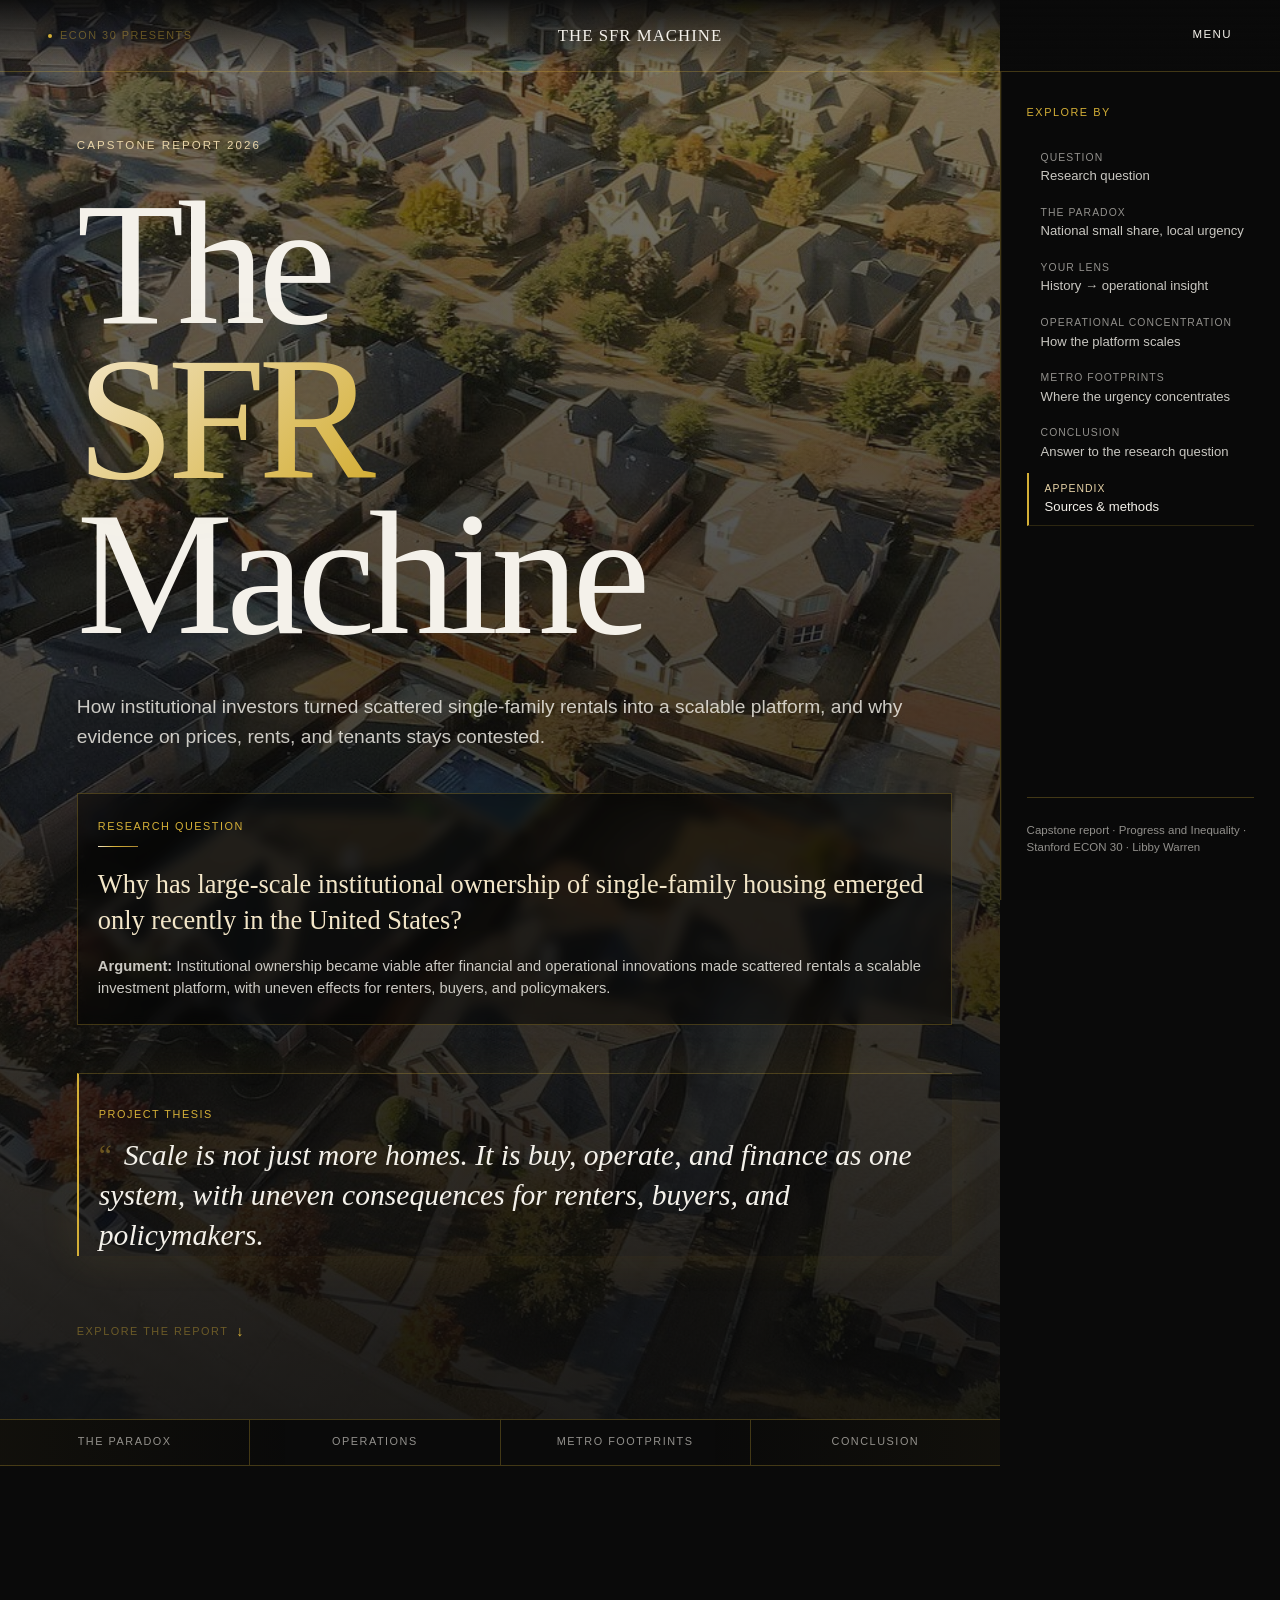
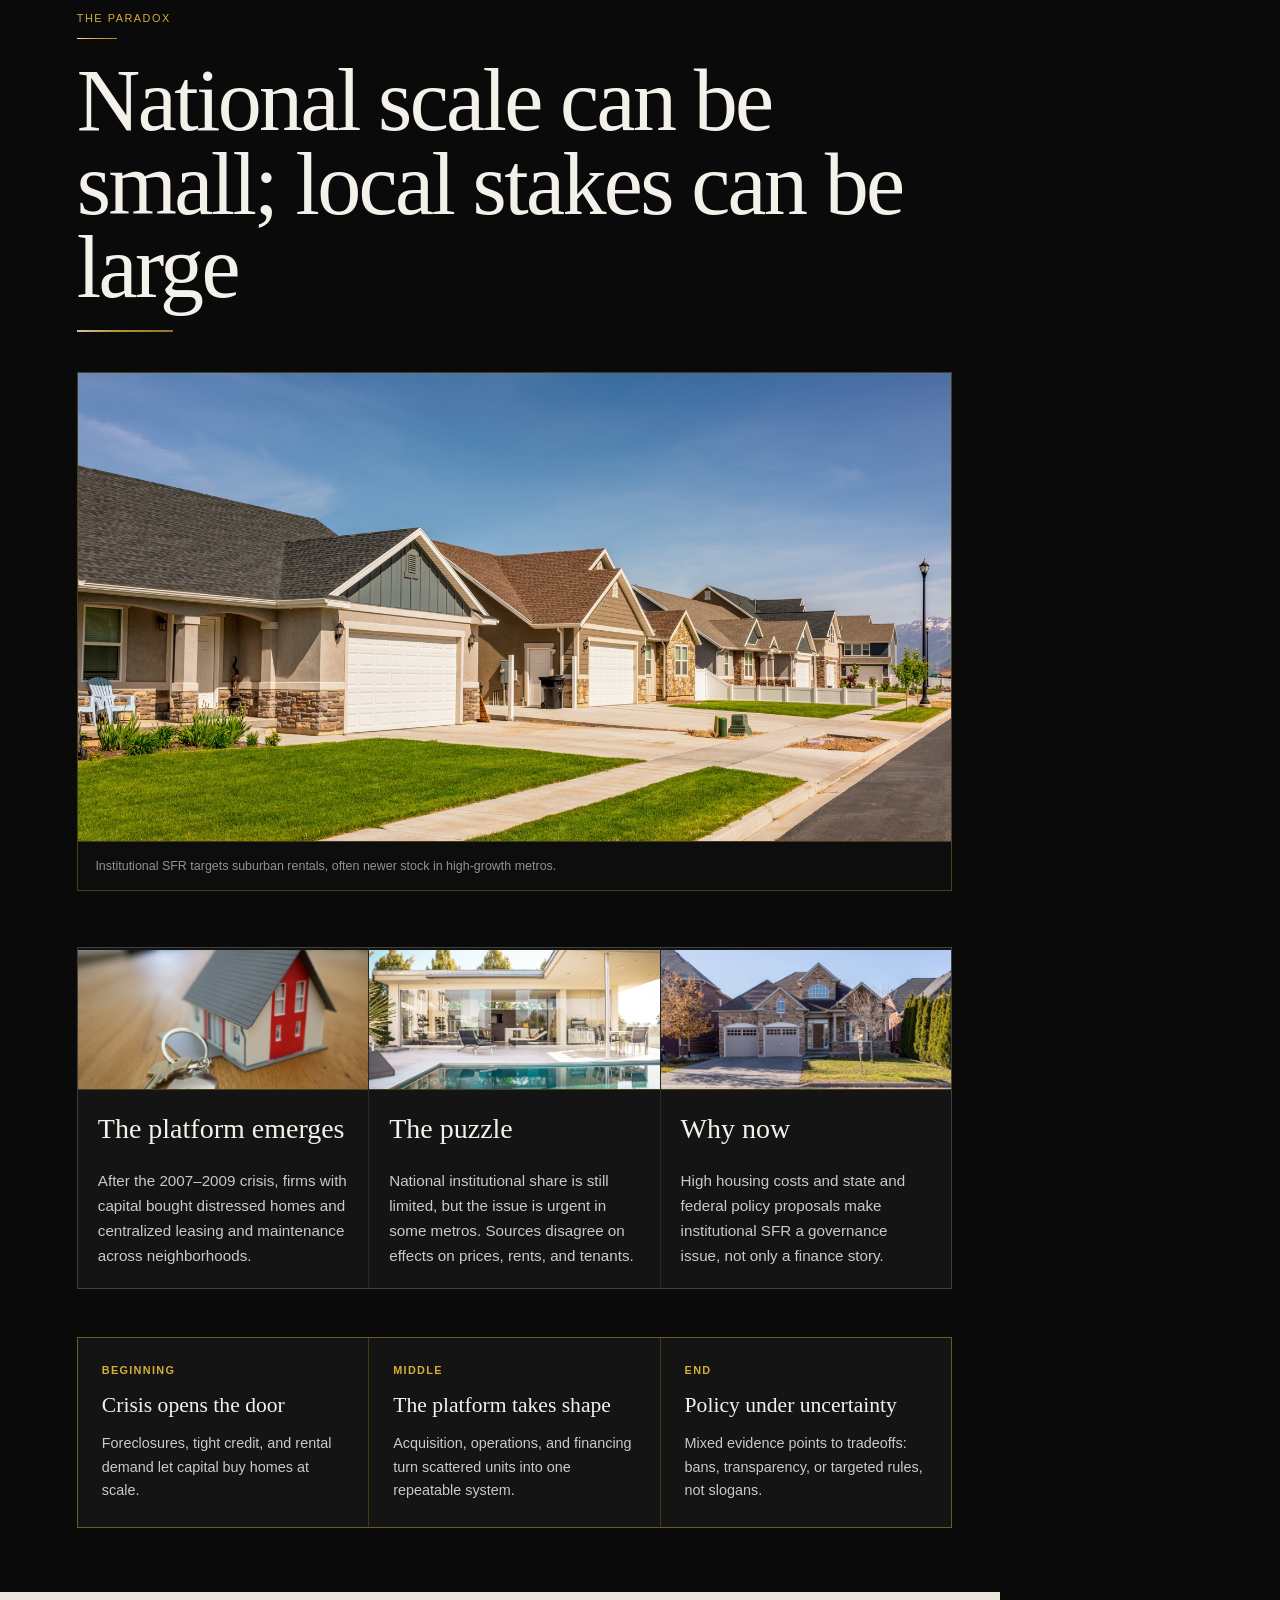
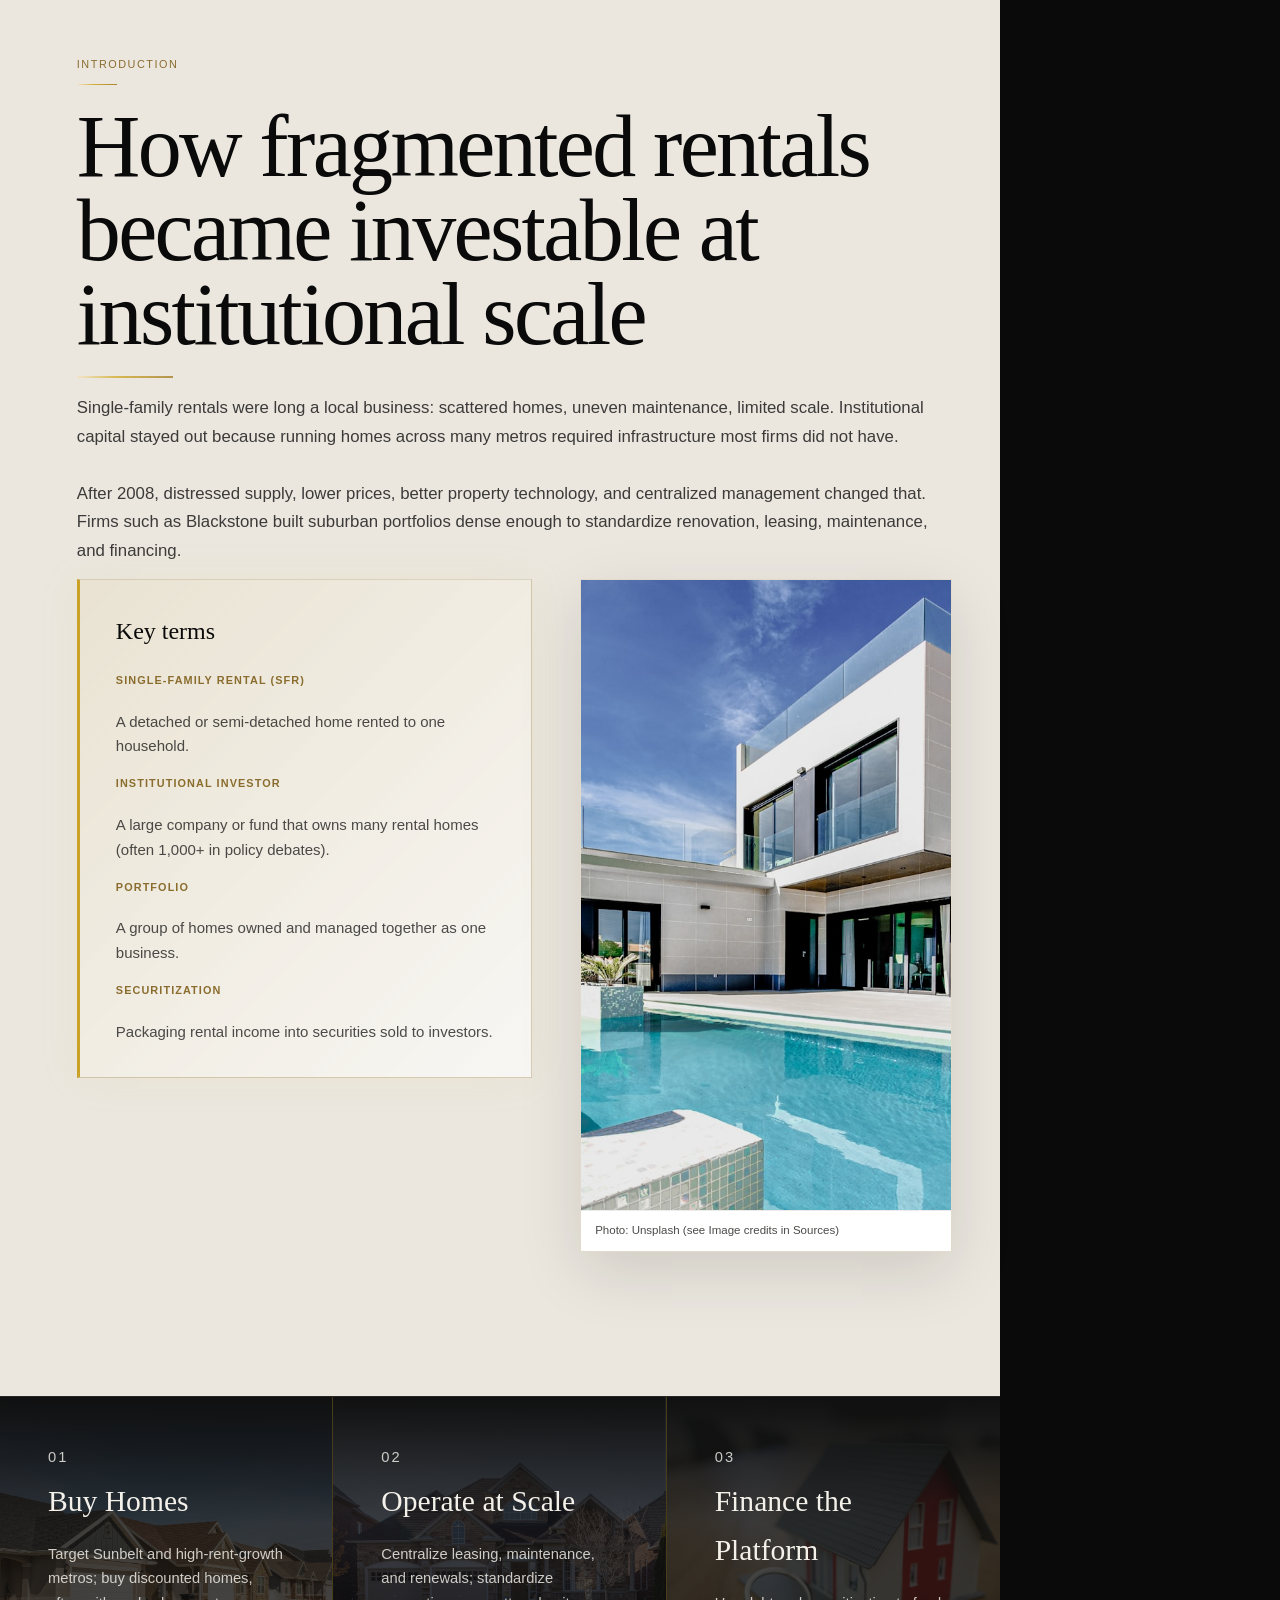
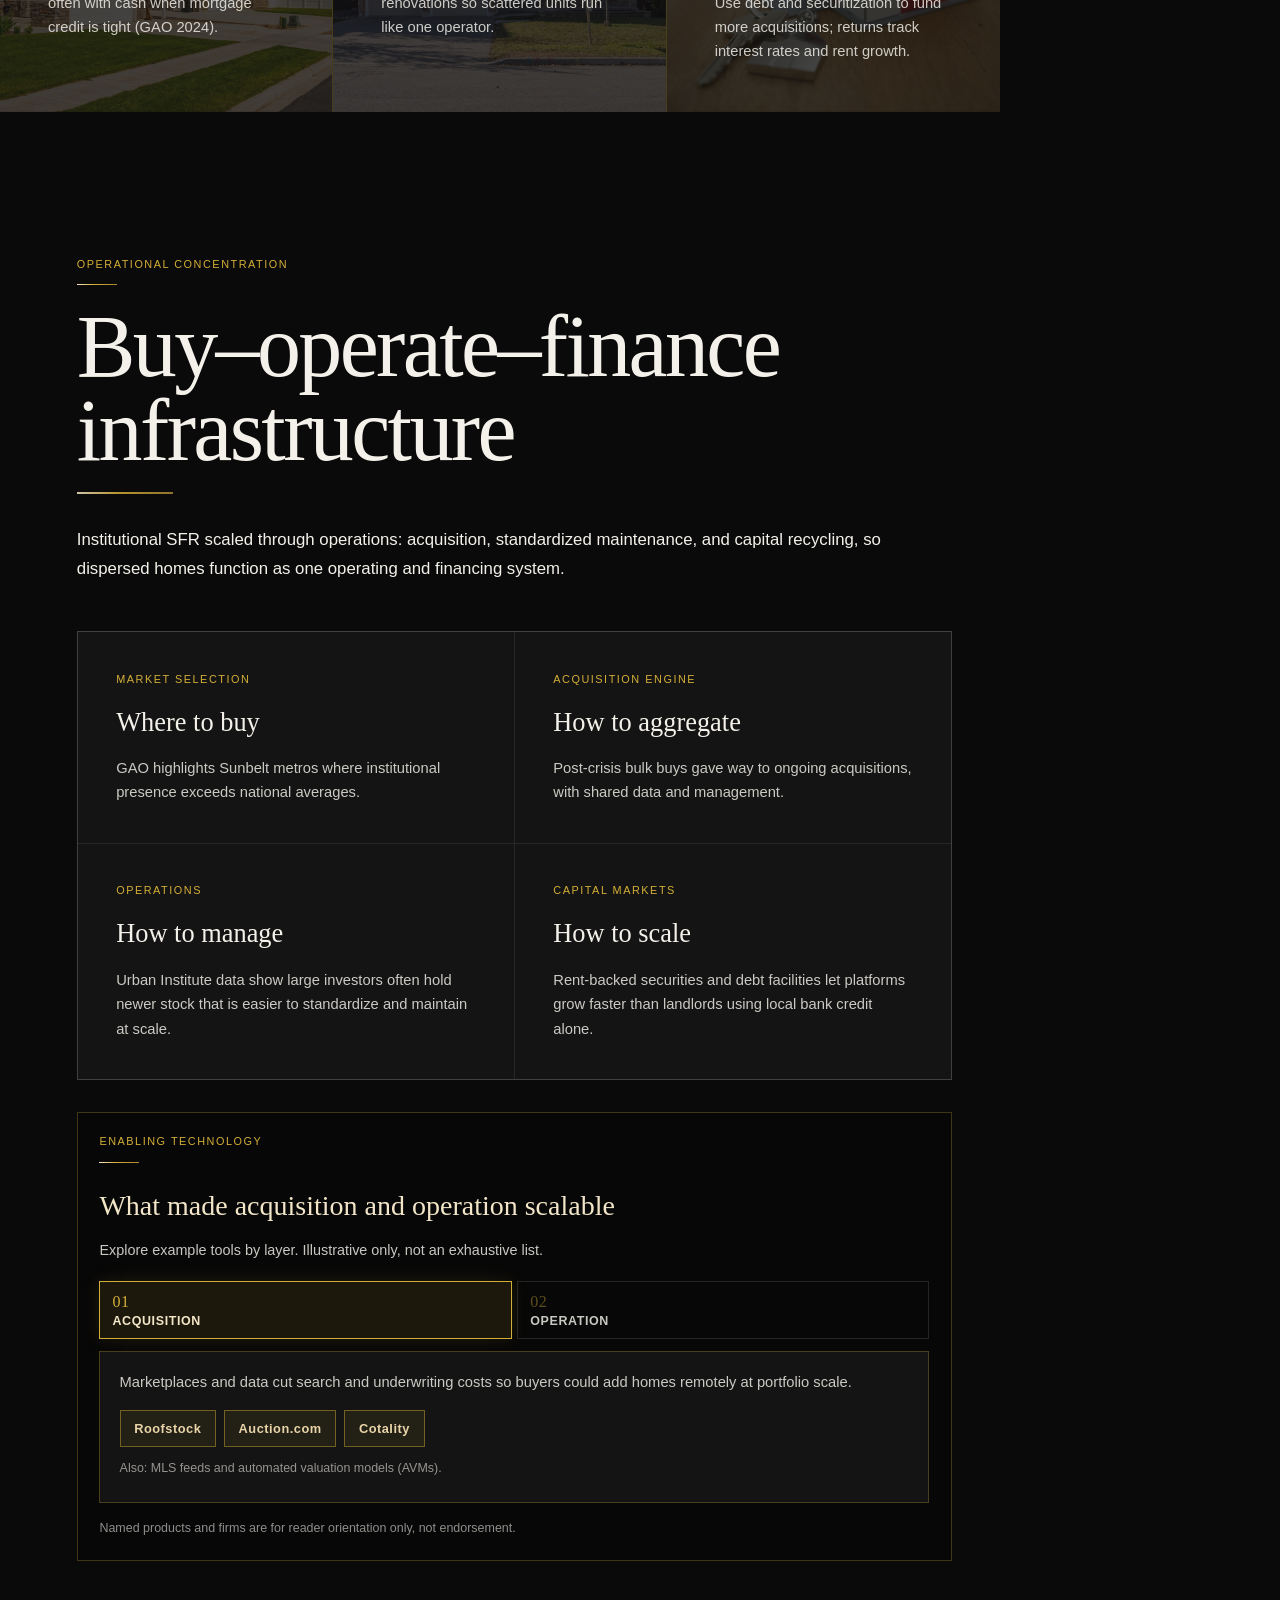
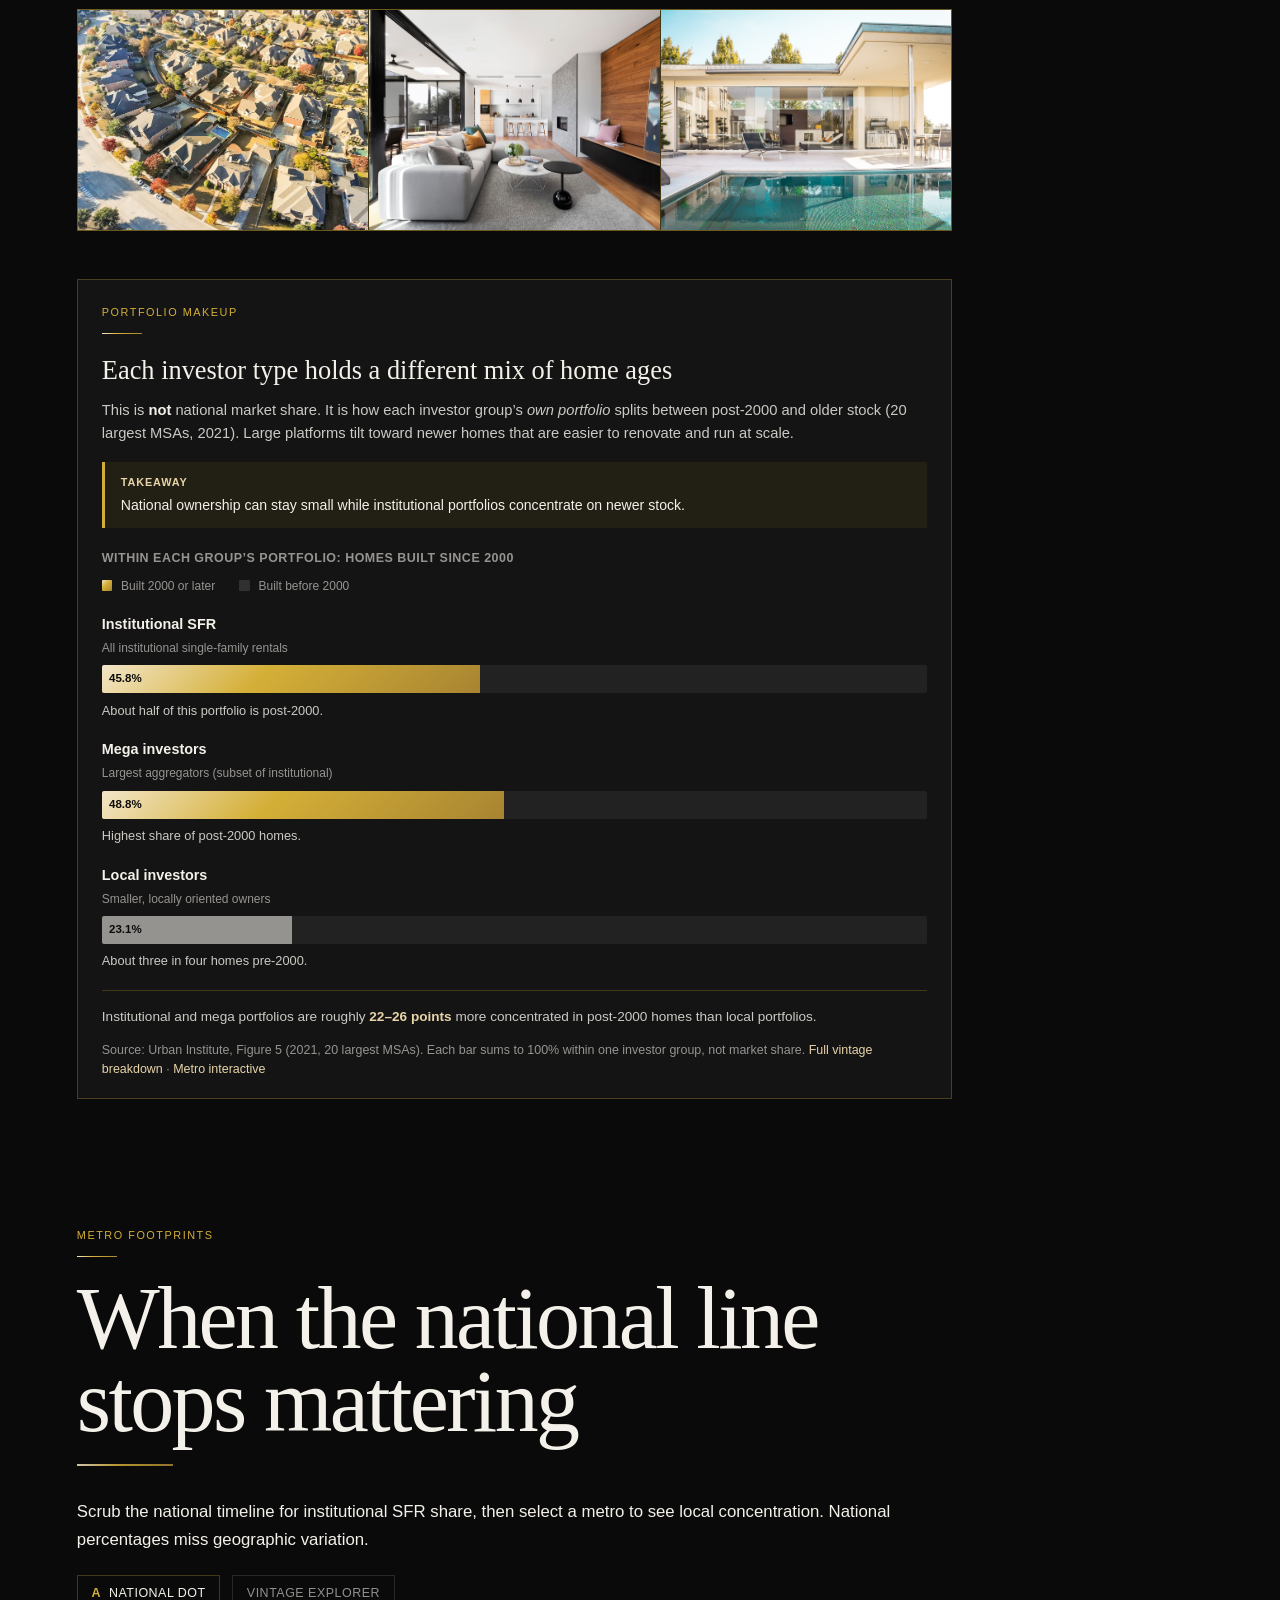
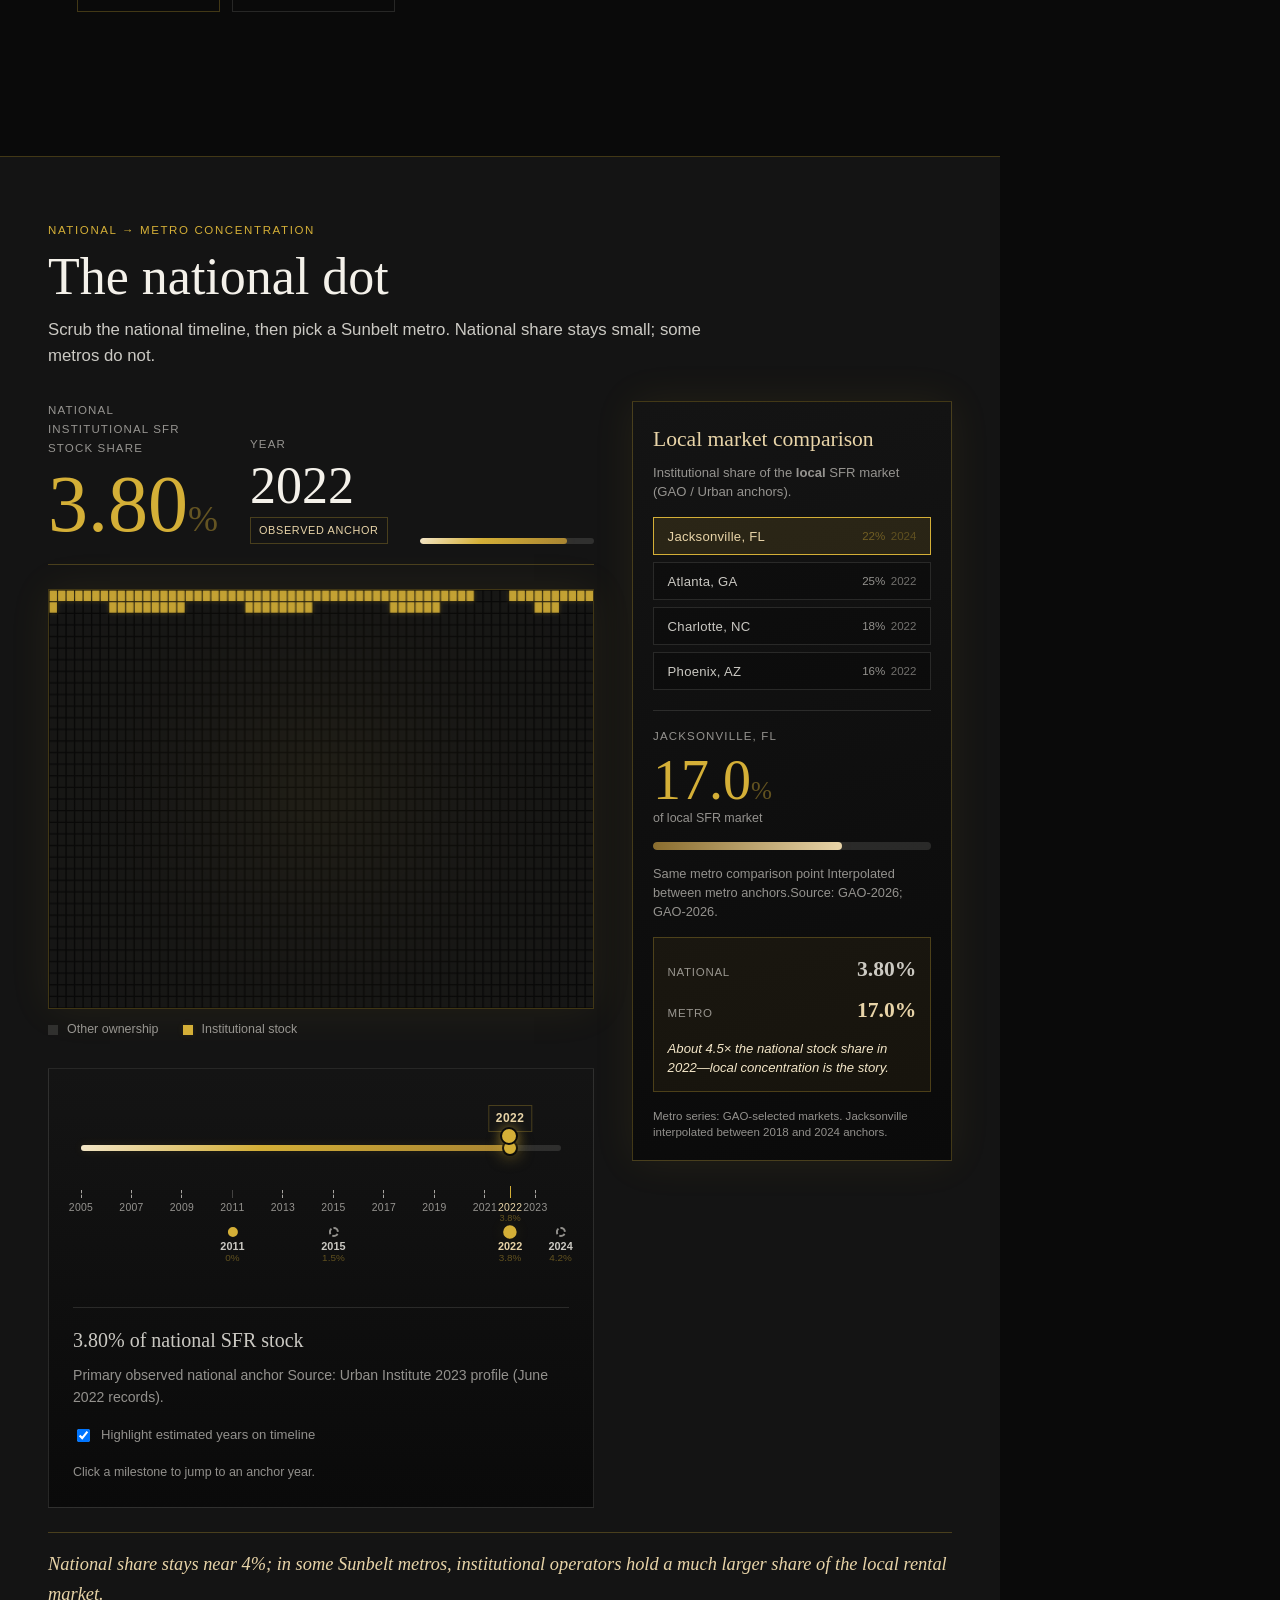
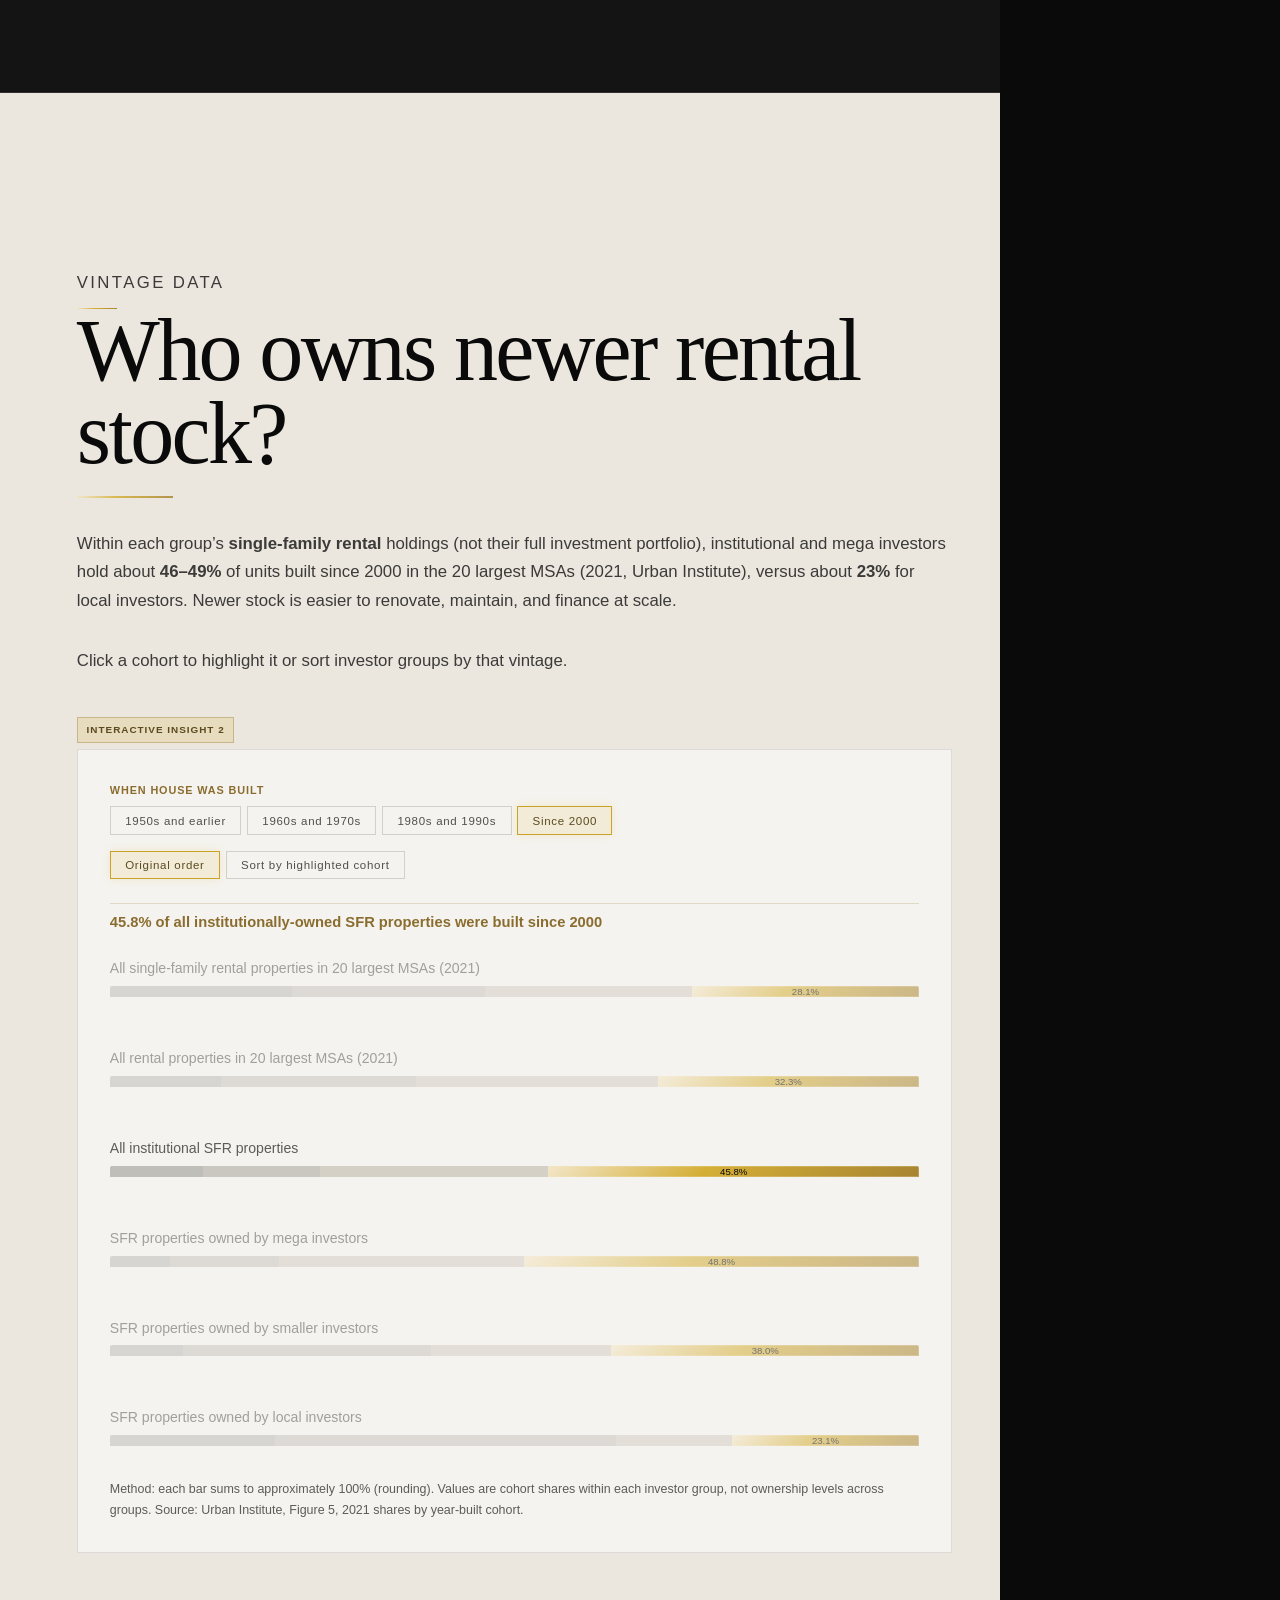
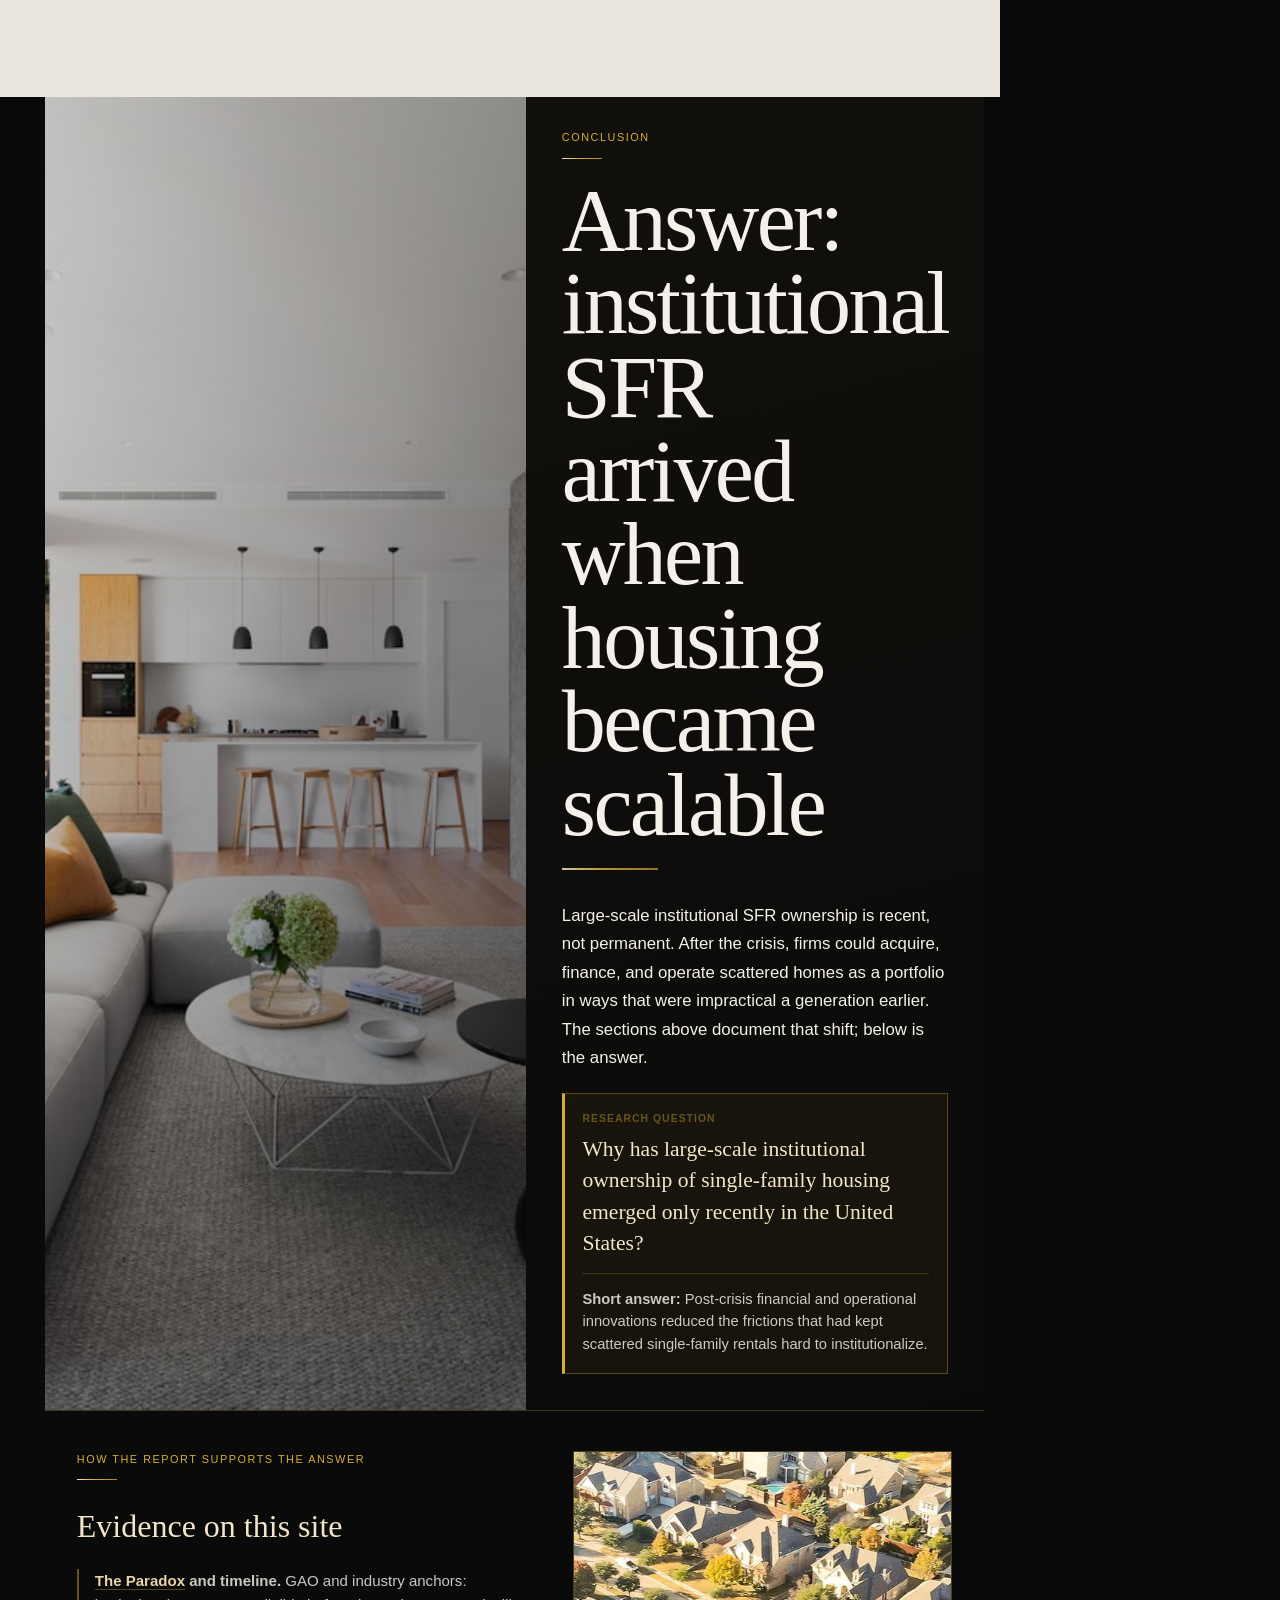
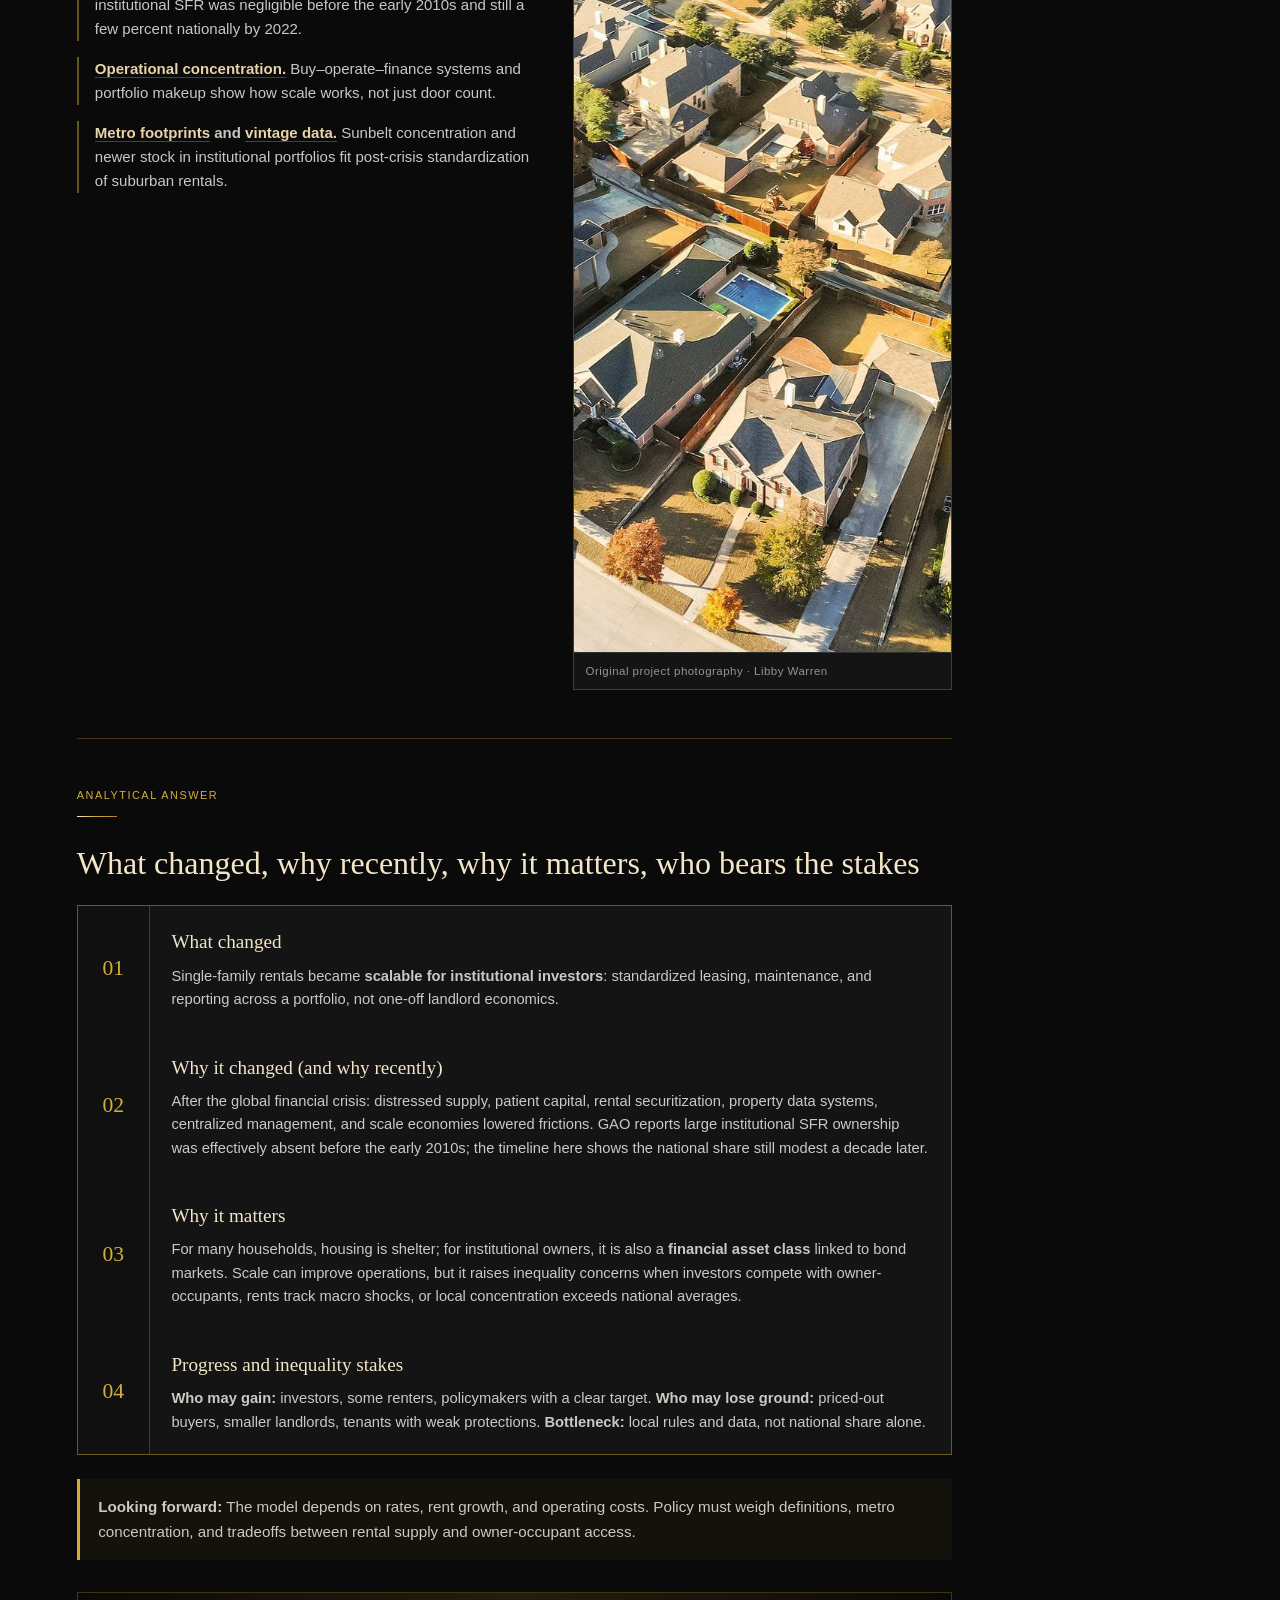
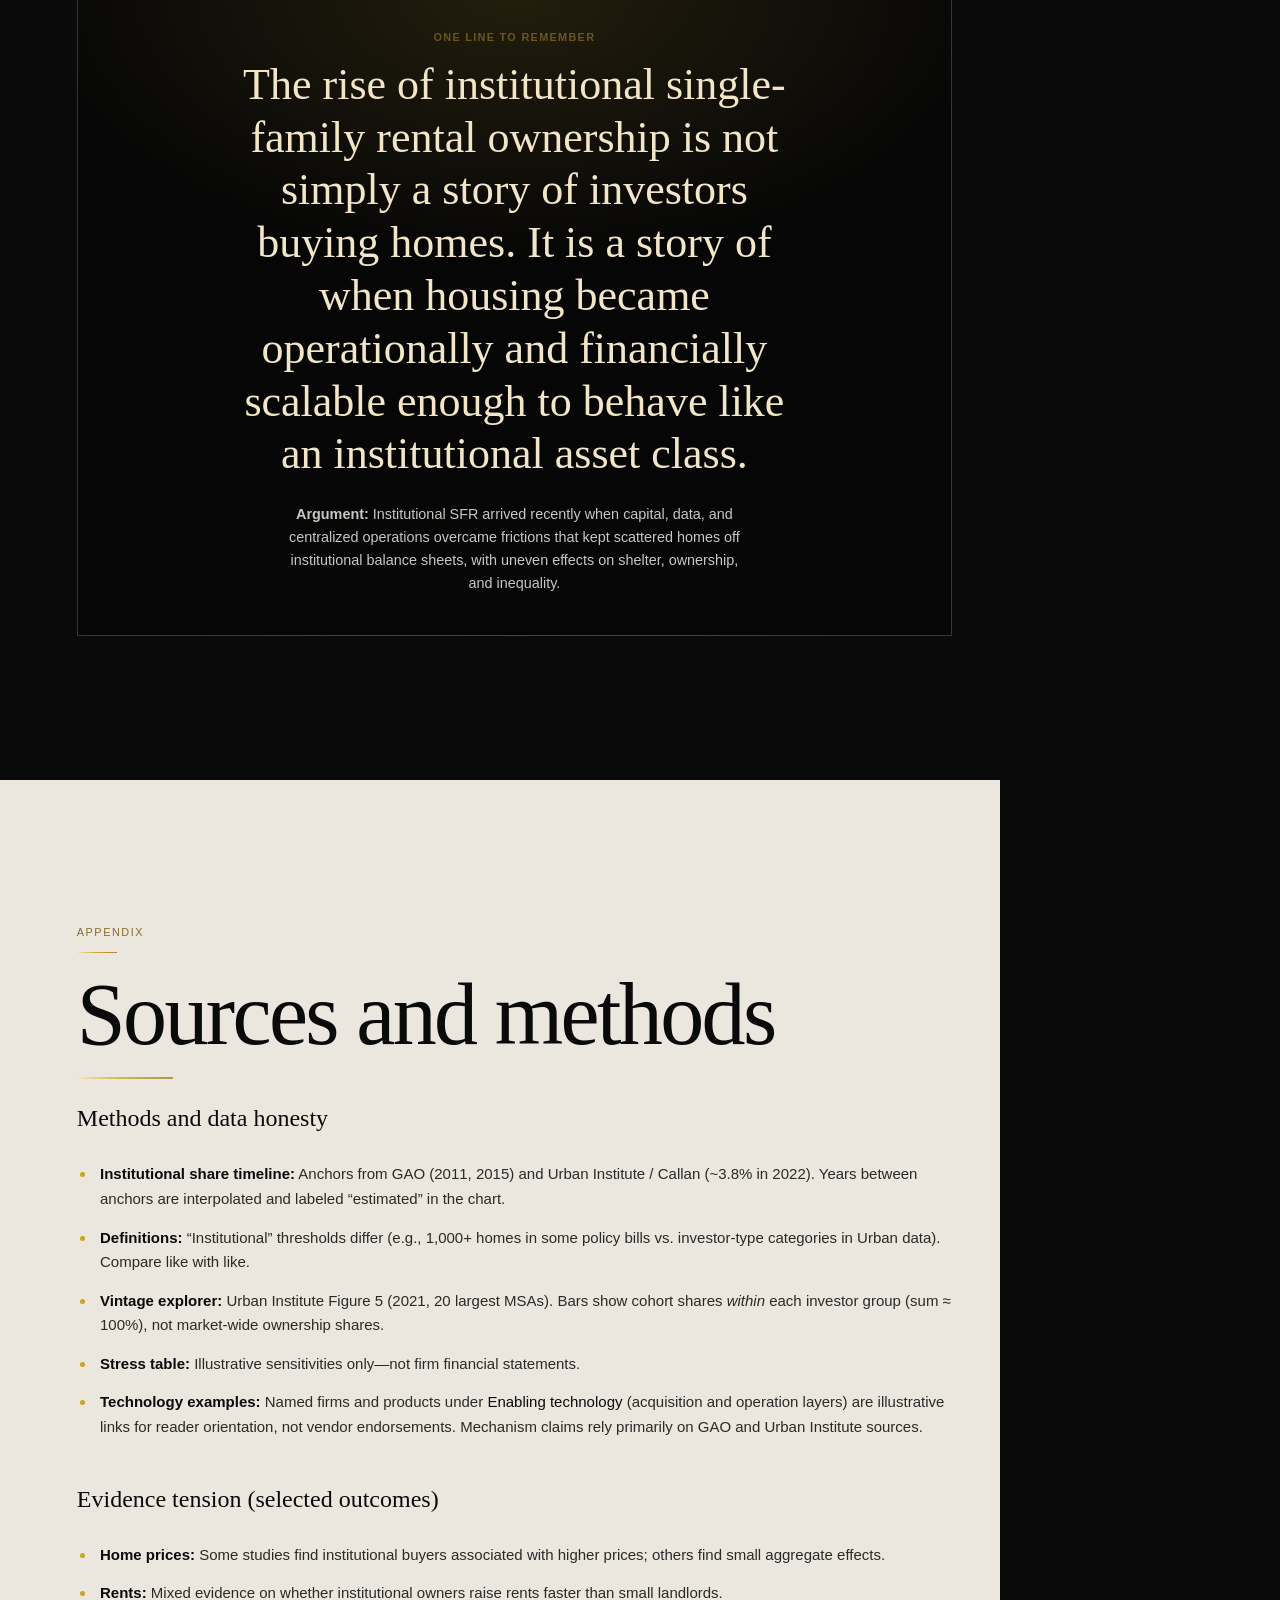
==== commit cec0b134: "Sharpen platform tech section title and intro copy Tie heading to scalability thesis; tighten intro " ====
--- a/site/index.html
+++ b/site/index.html
@@ -266,9 +266,9 @@
 
         <div class="platform-tech" id="platform-tech" data-platform-tech aria-labelledby="platform-tech-heading">
           <p class="eyebrow">Enabling technology</p>
-          <h3 id="platform-tech-heading">Tools that reduced friction in acquisition and operation</h3>
+          <h3 id="platform-tech-heading">What made acquisition and operation scalable</h3>
           <p class="platform-tech-intro">
-            Select a layer to see example tools. Illustrative only, not an exhaustive list.
+            Explore example tools by layer. Illustrative only, not an exhaustive list.
           </p>
           <div class="platform-tech-tabs" role="tablist" aria-label="Technology layers">
             <button
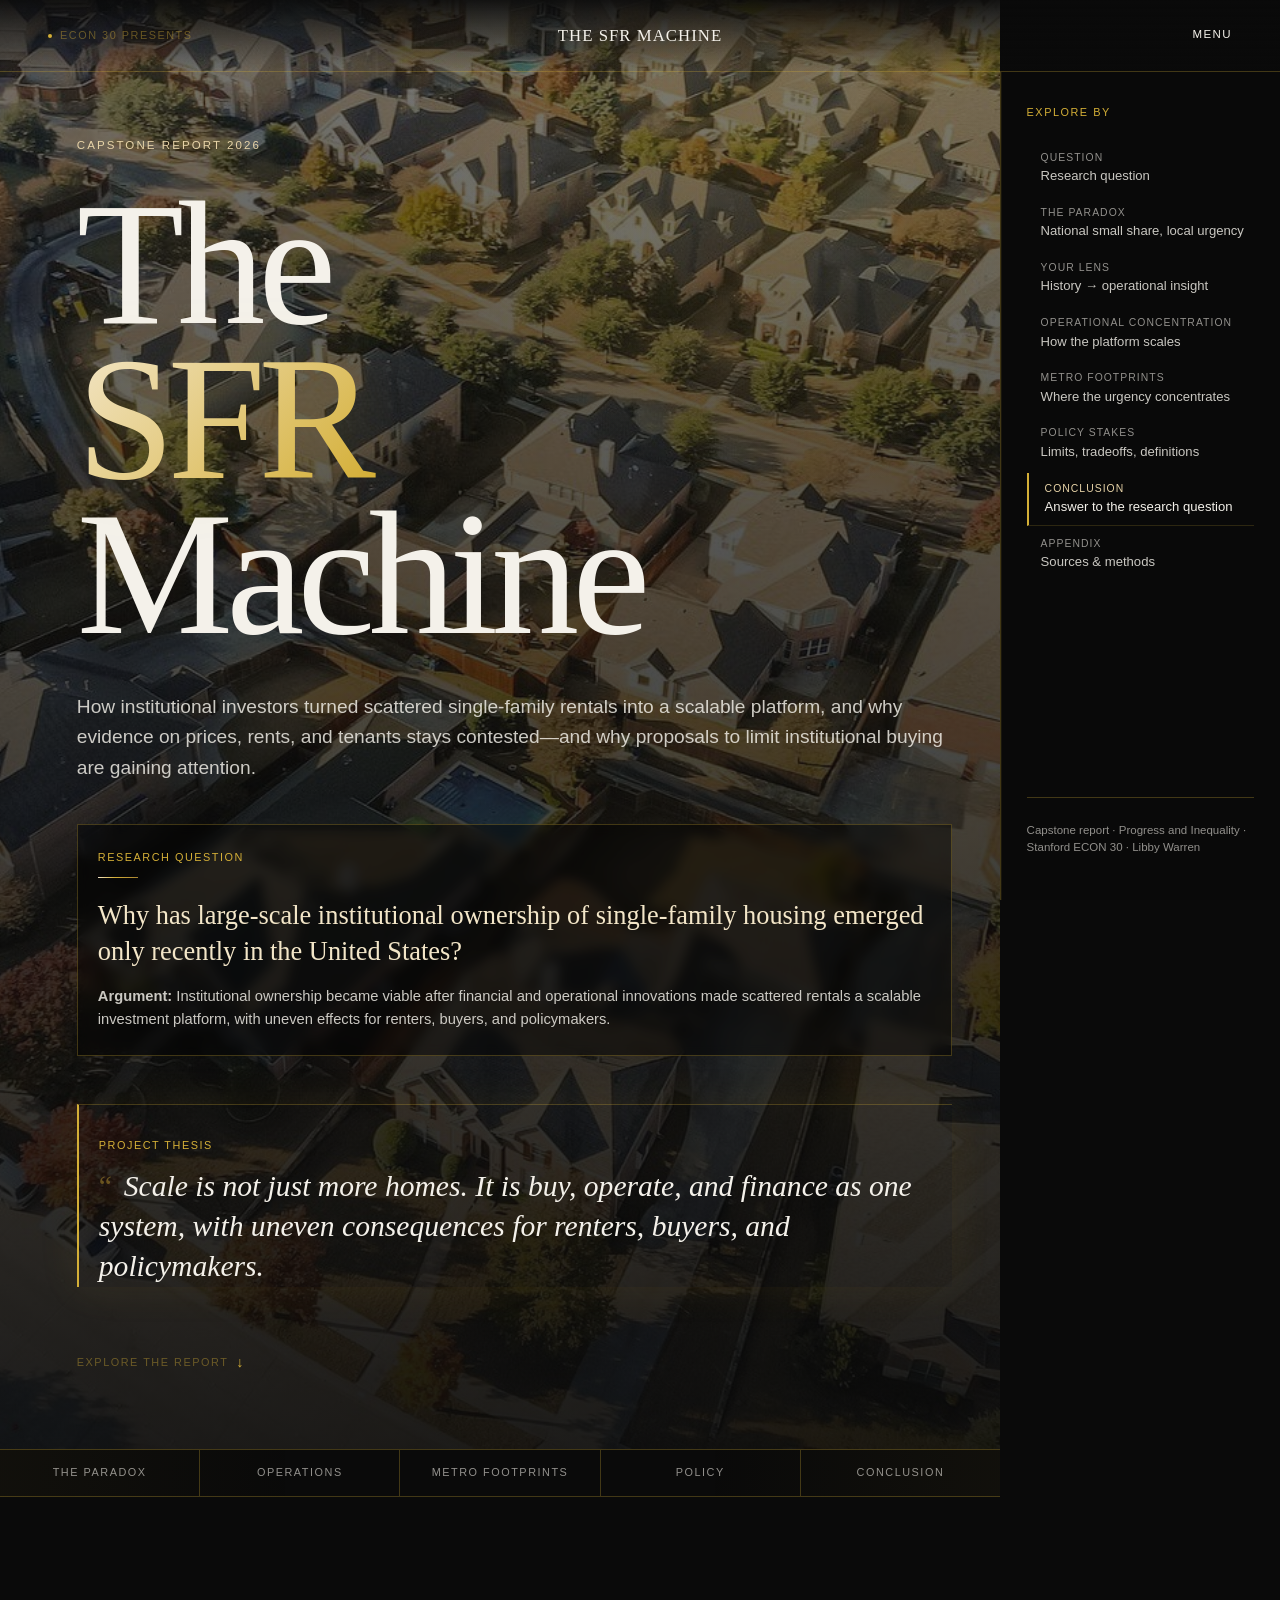
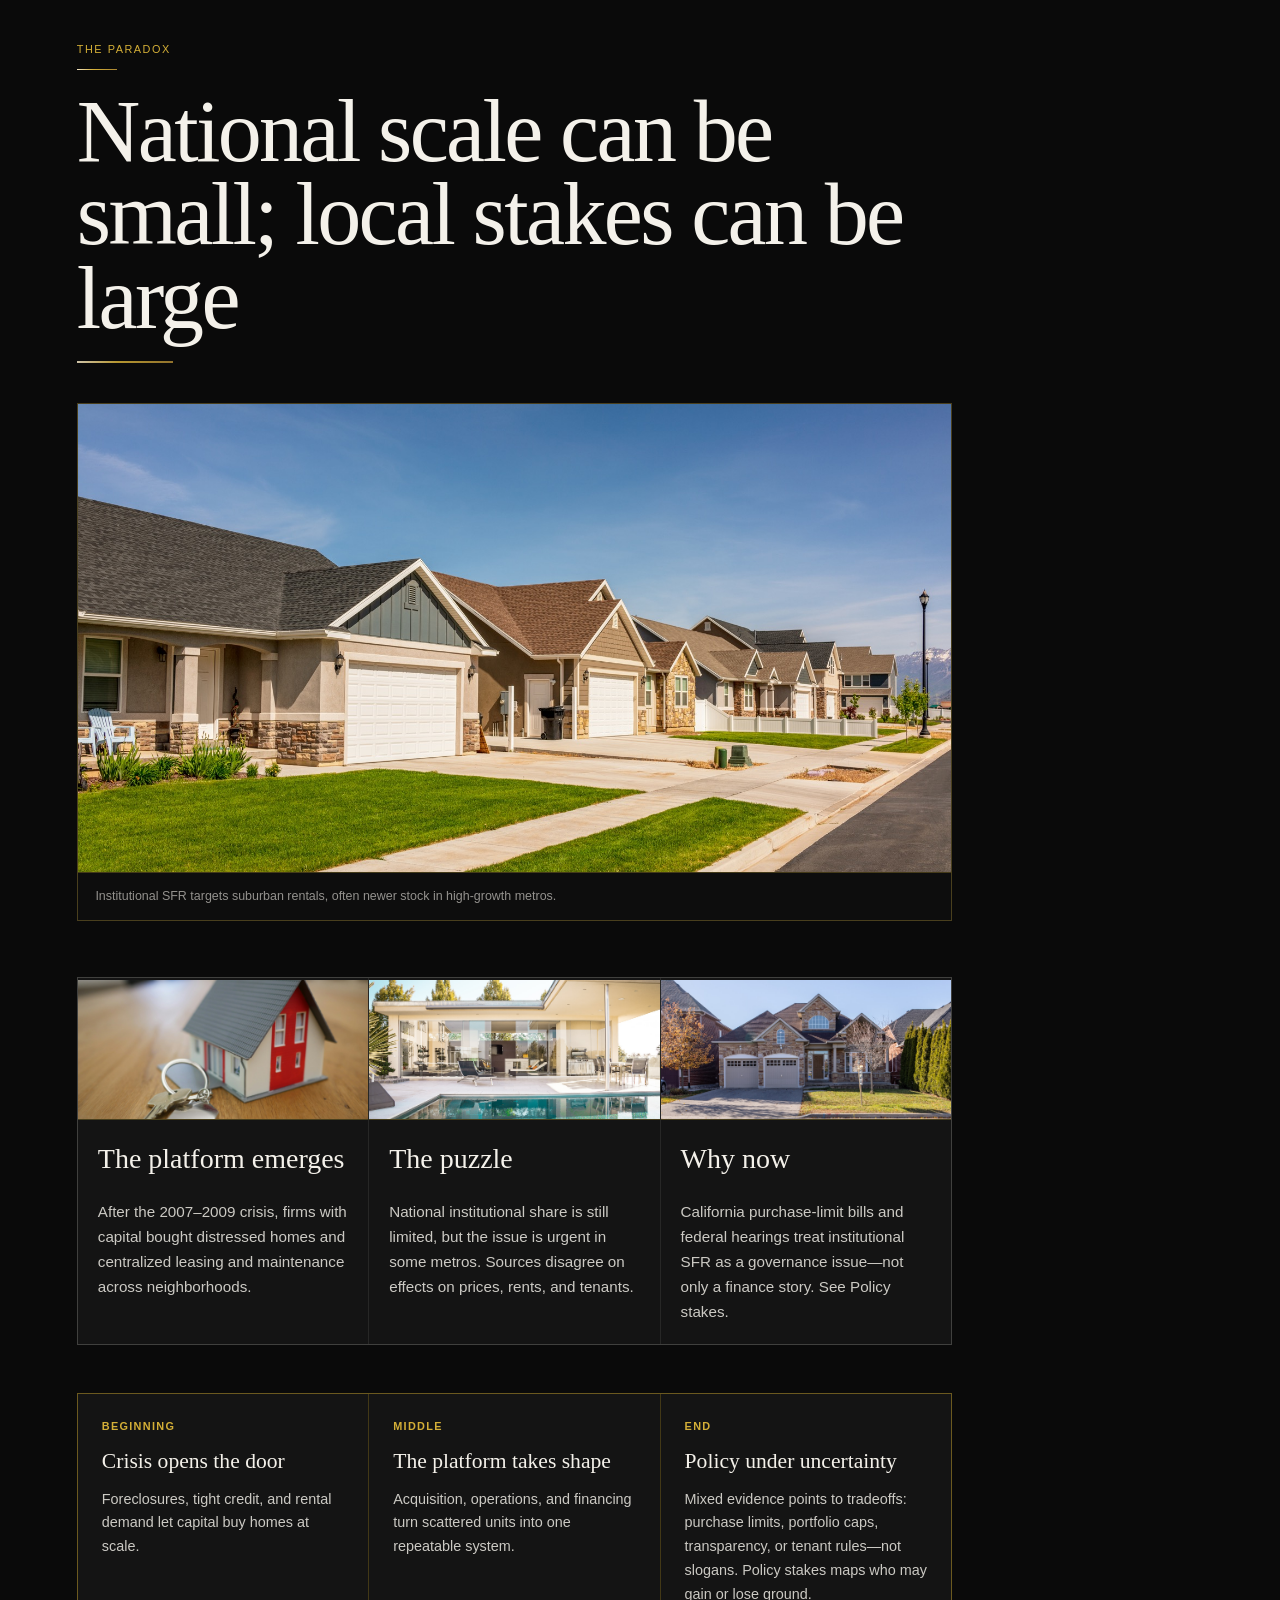
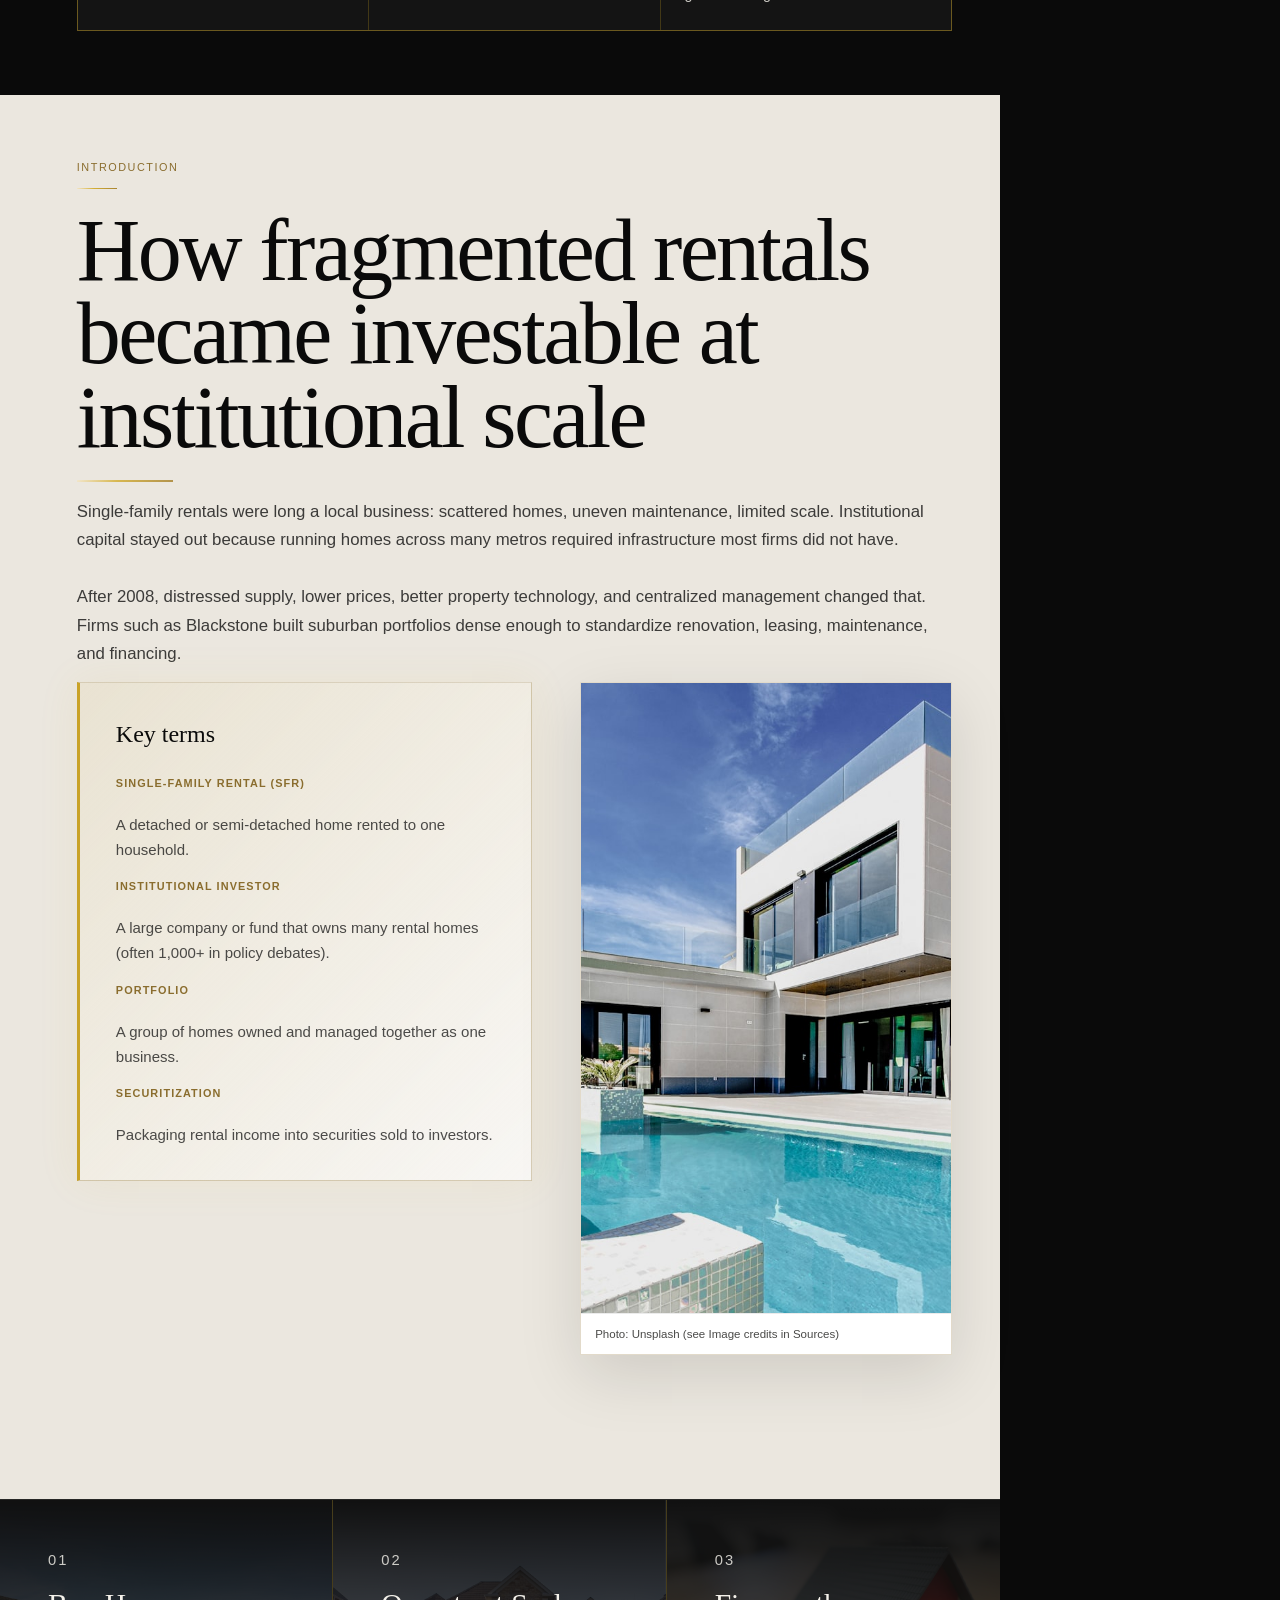
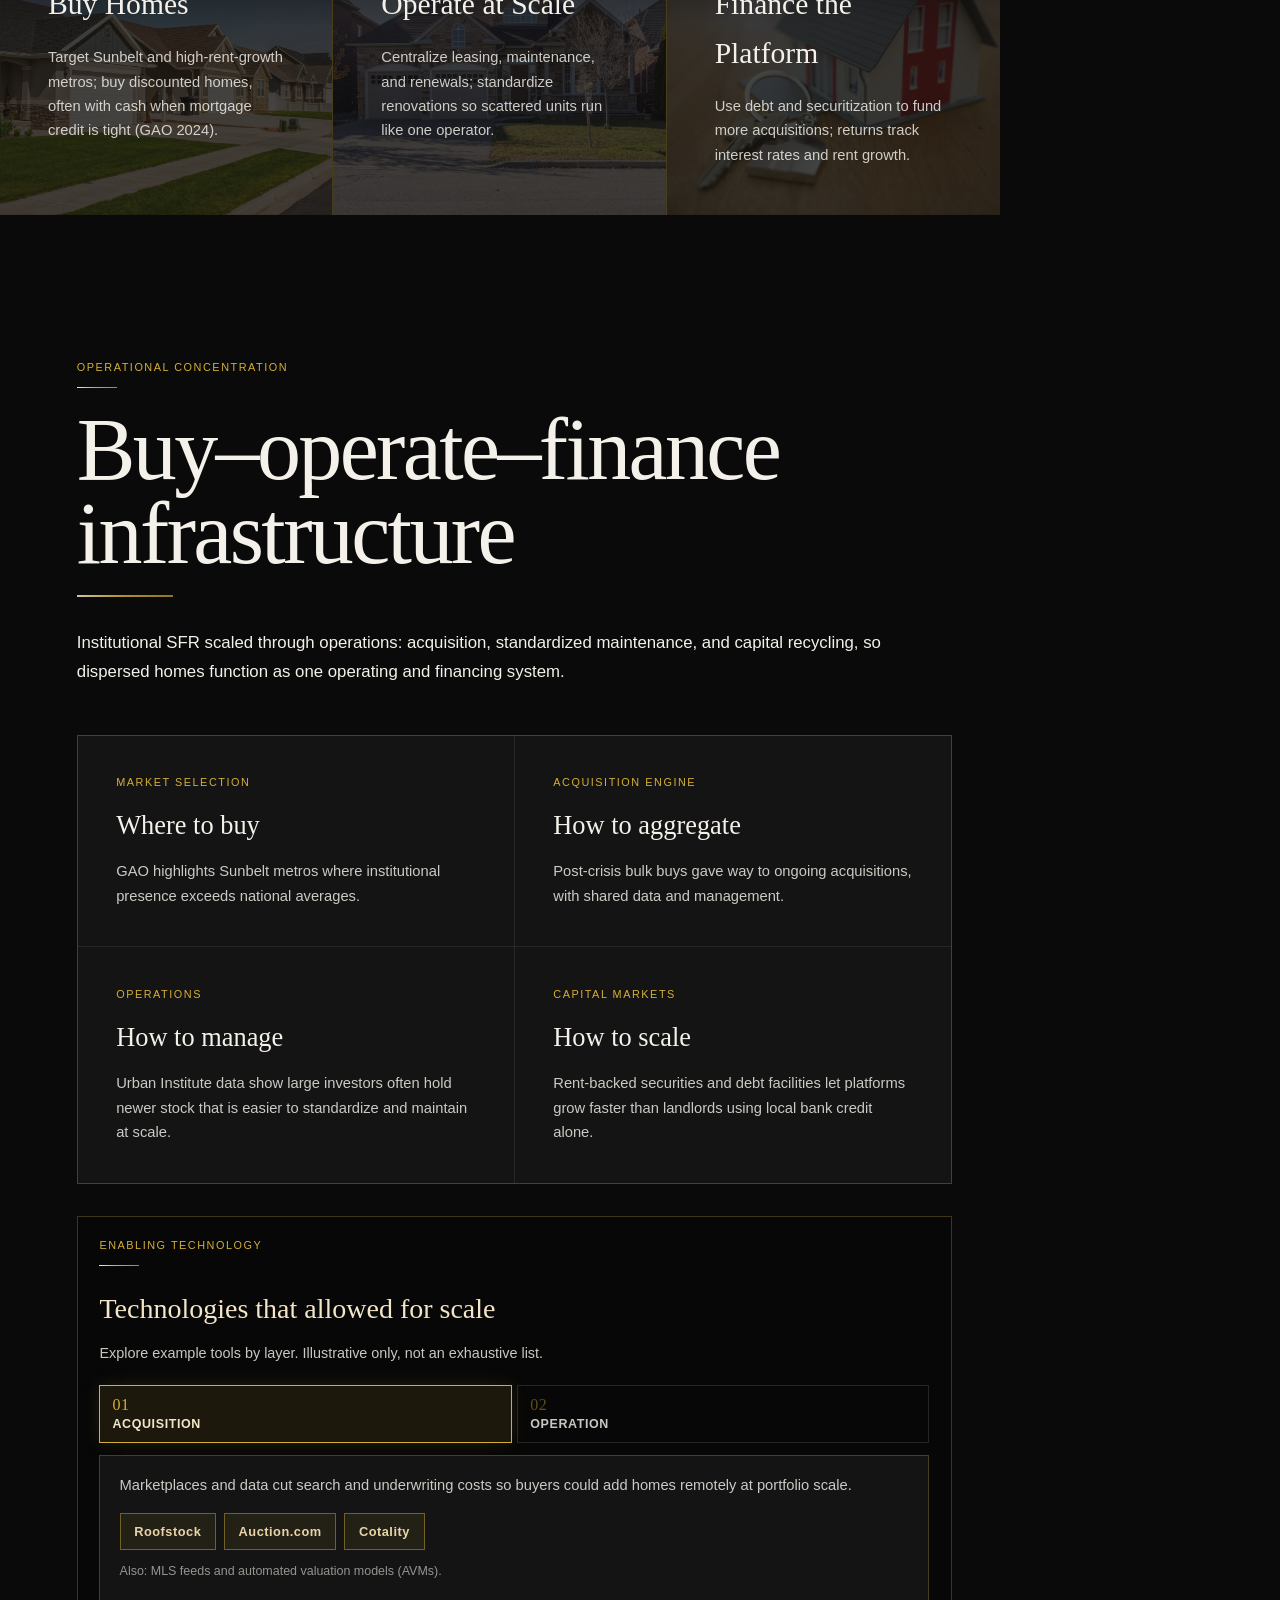
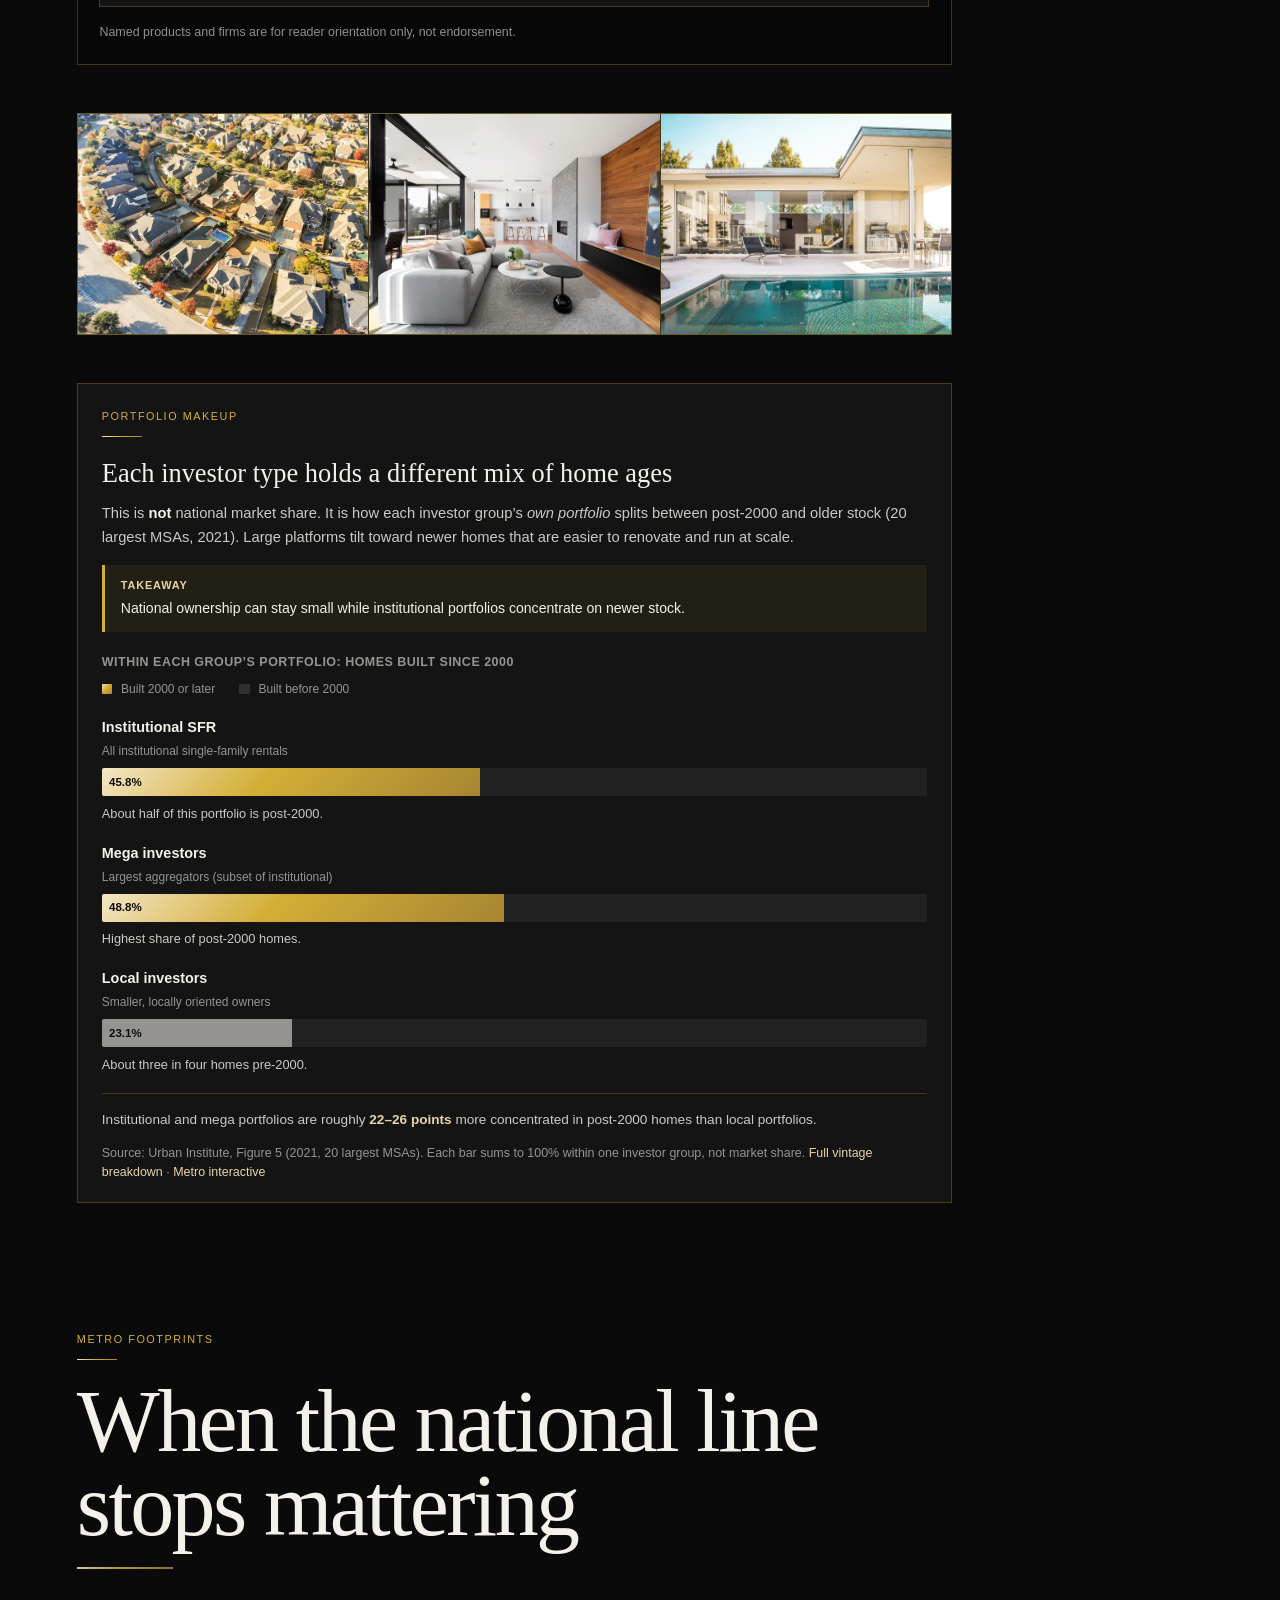
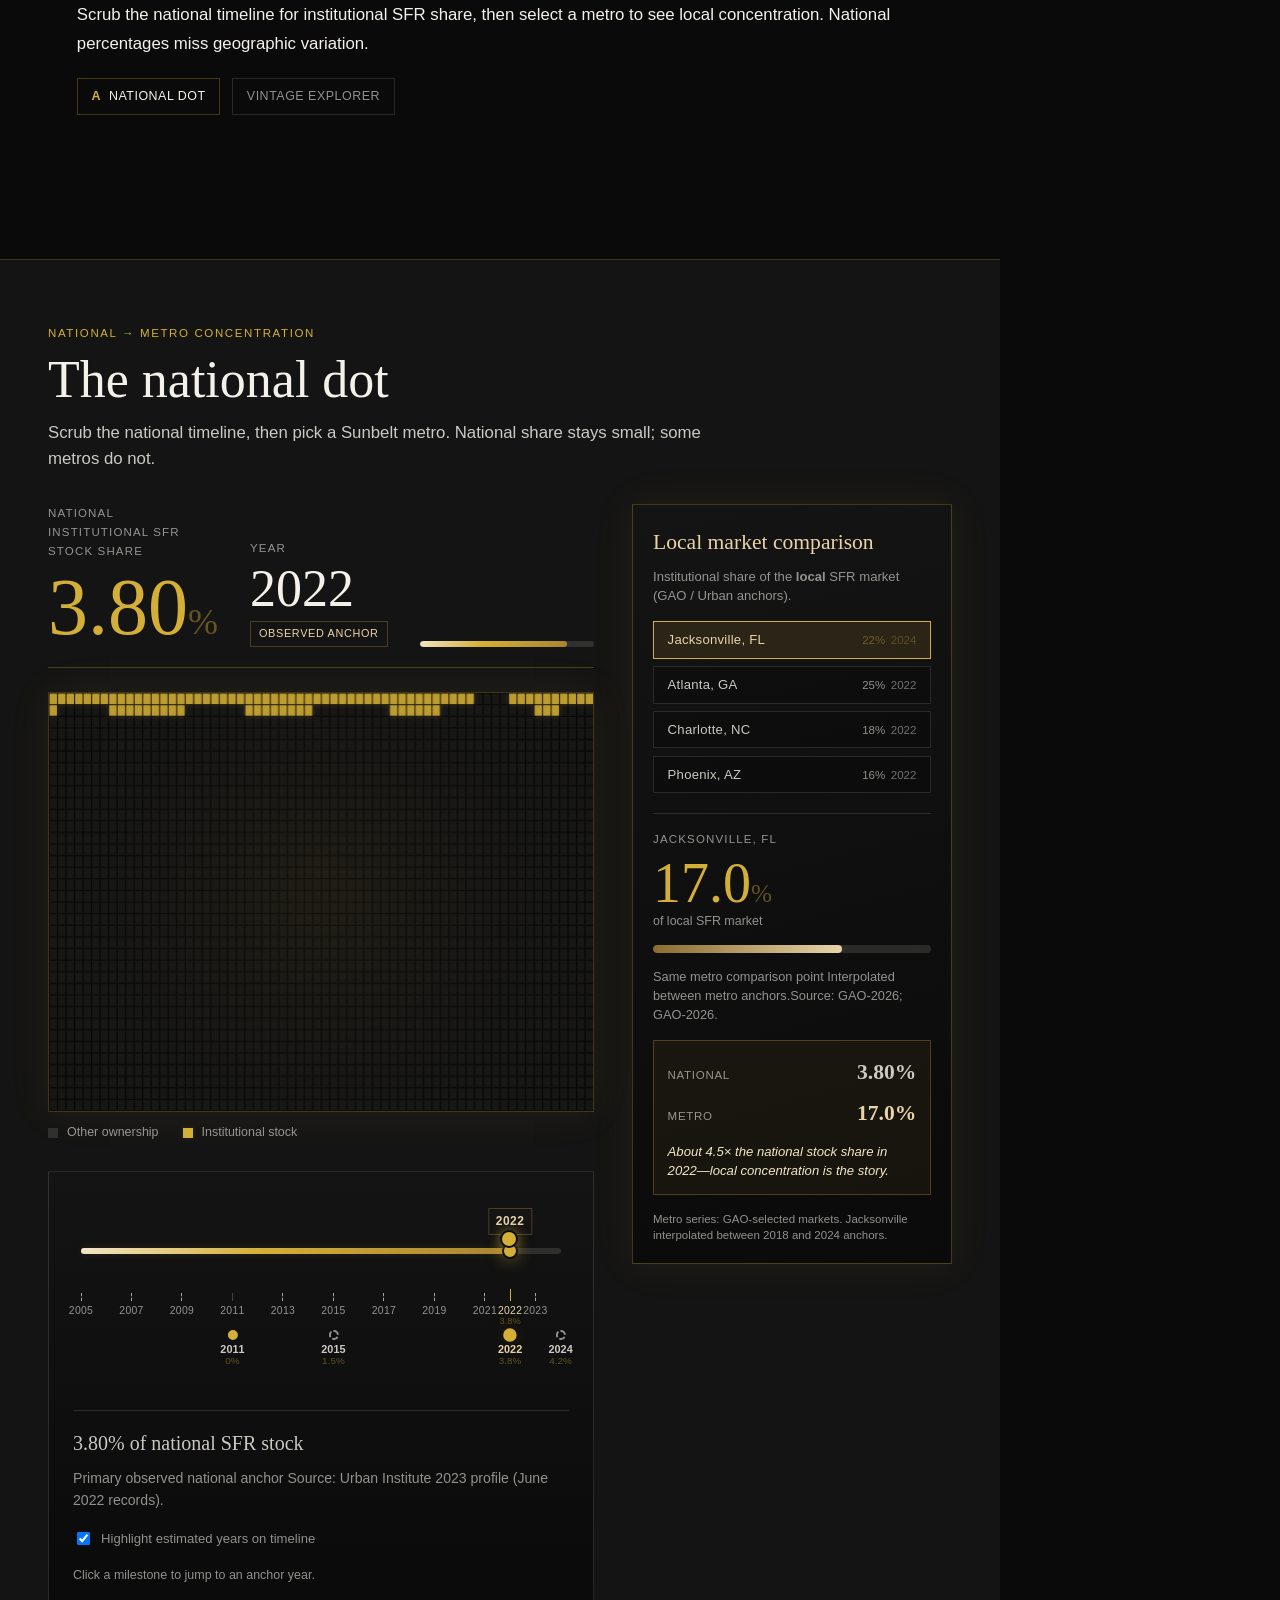
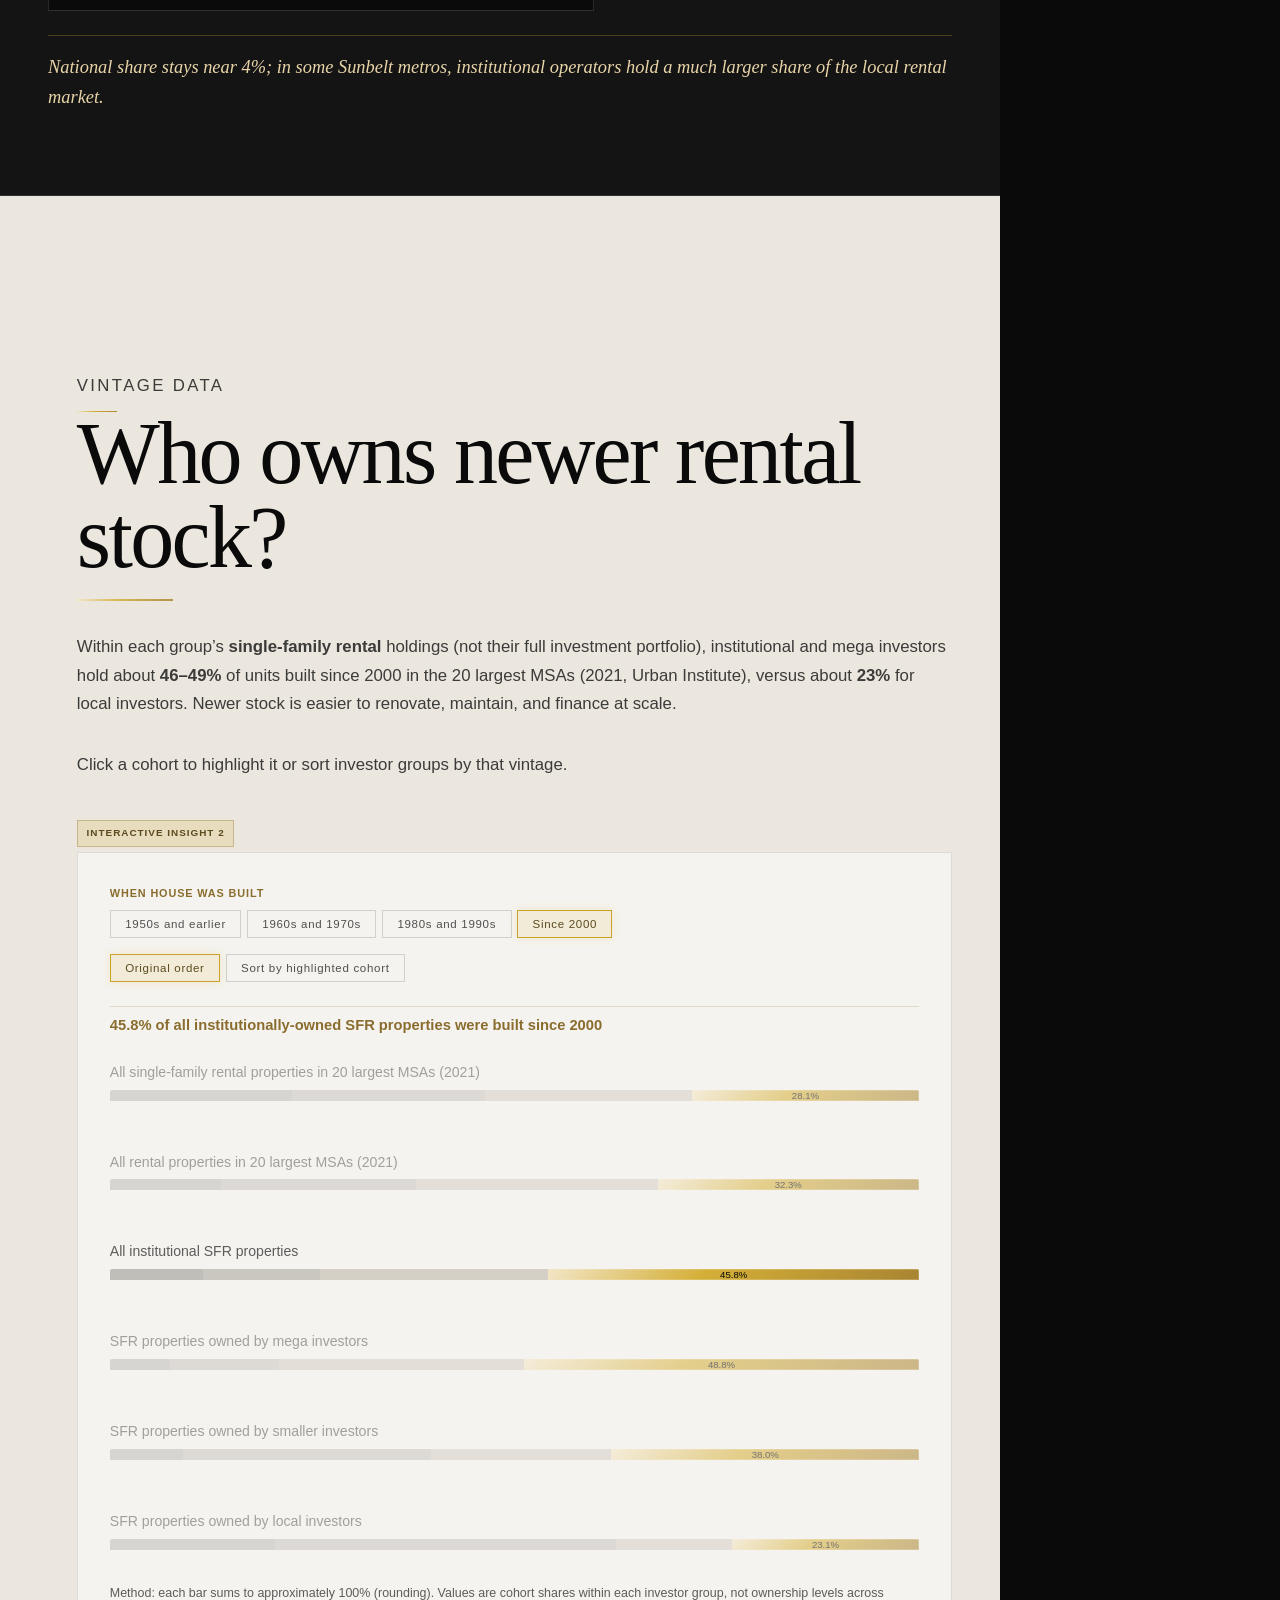
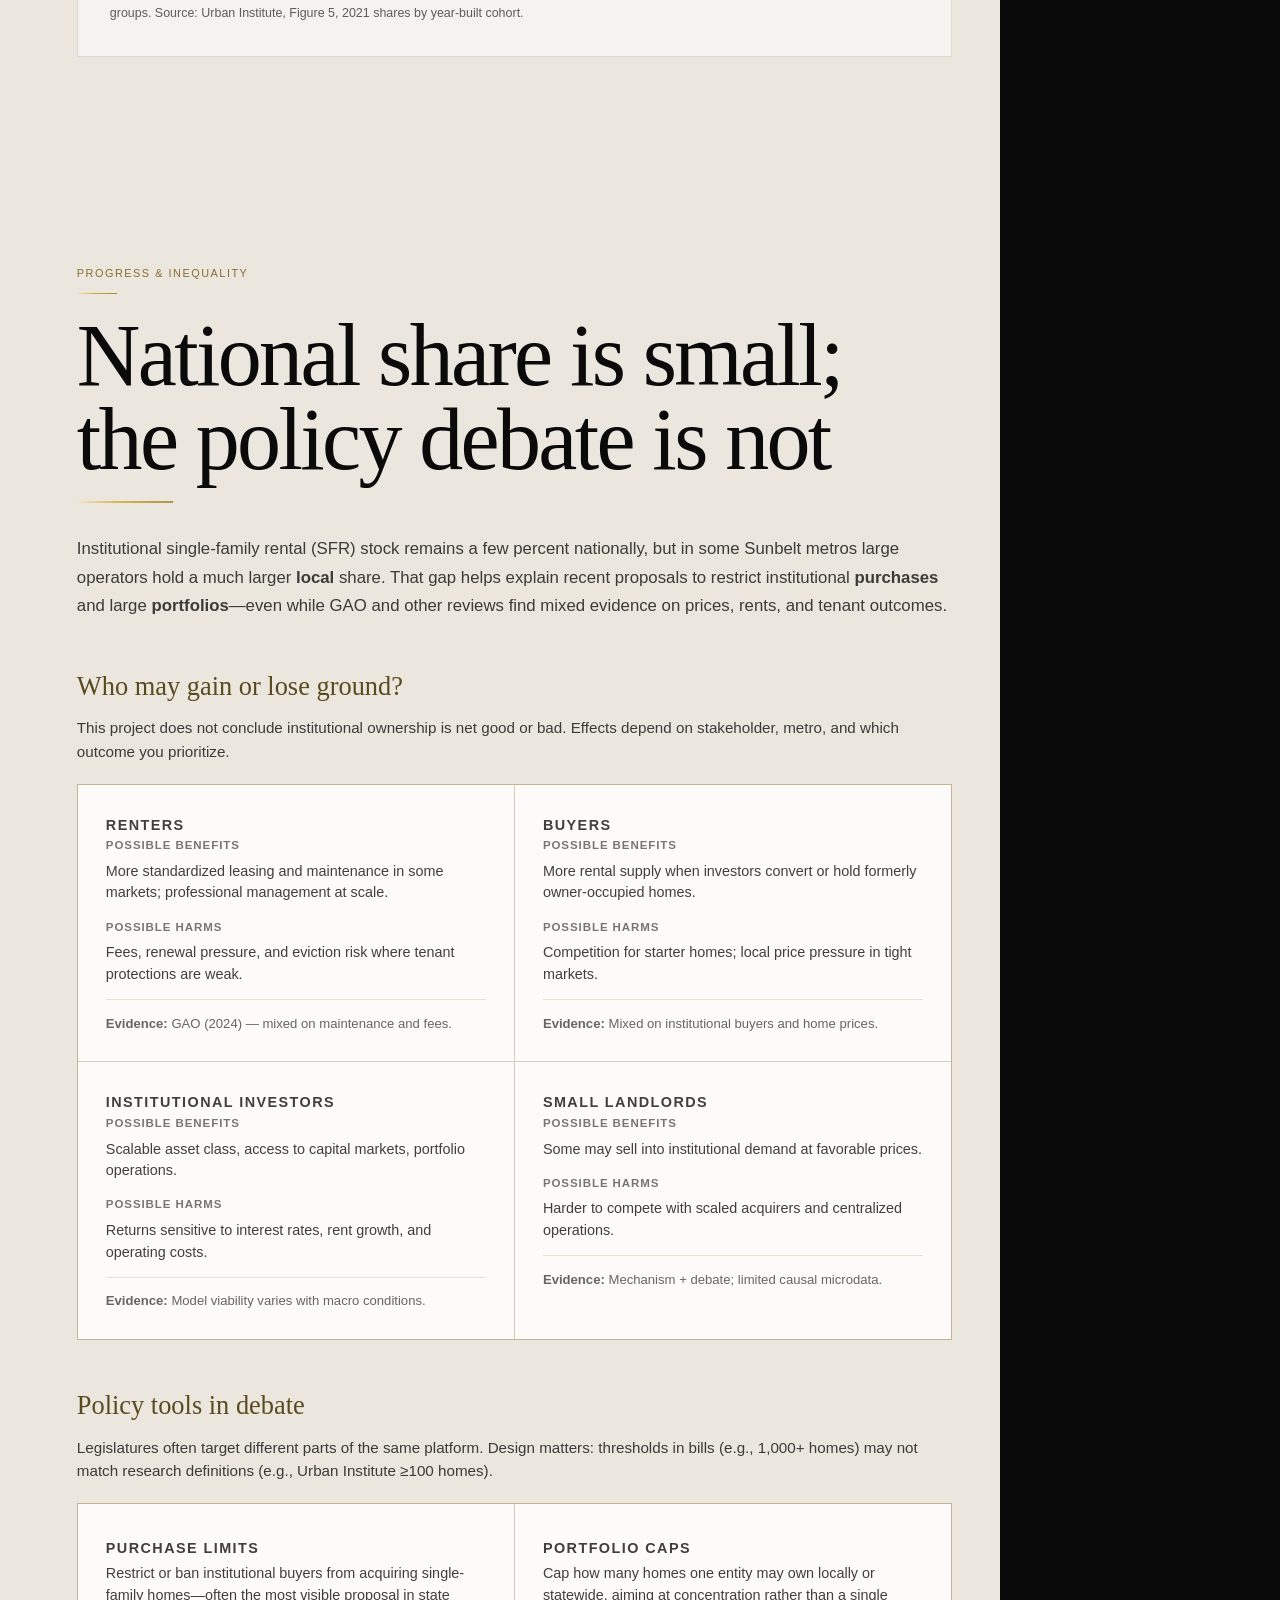
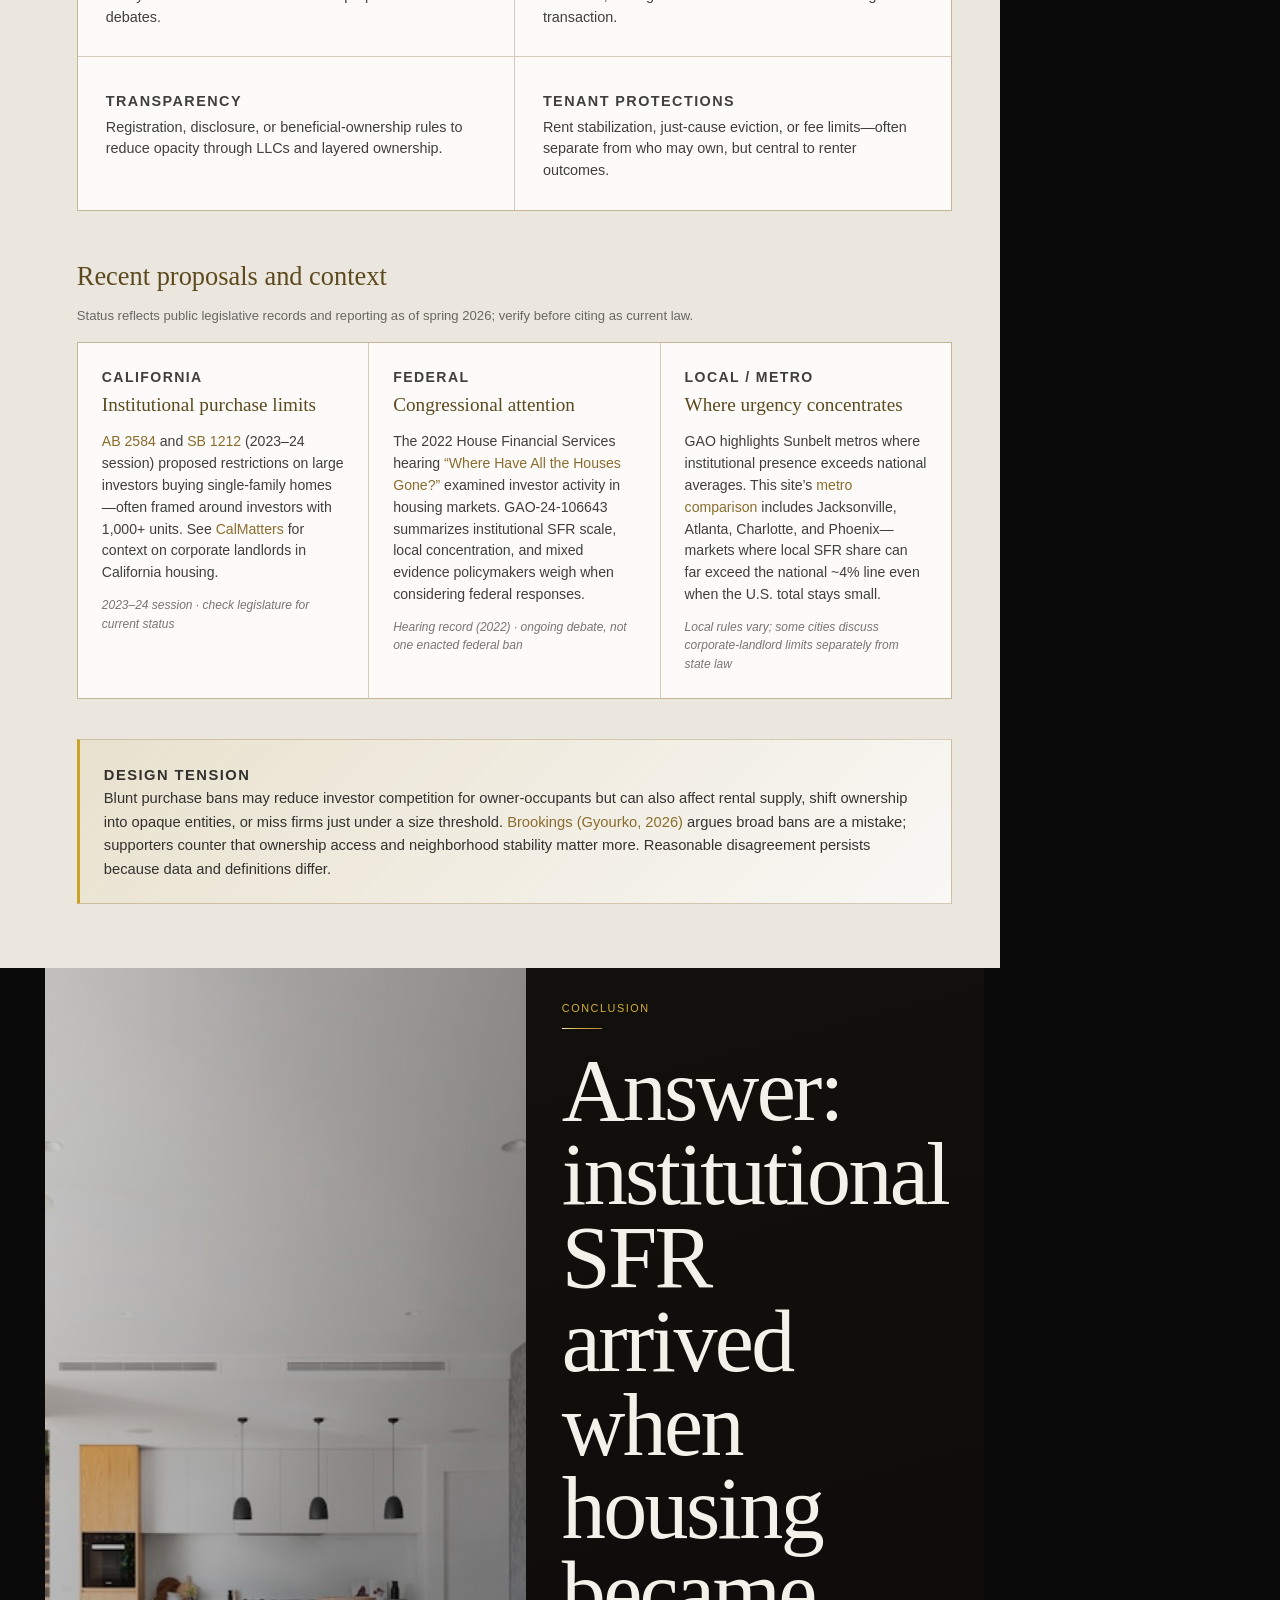
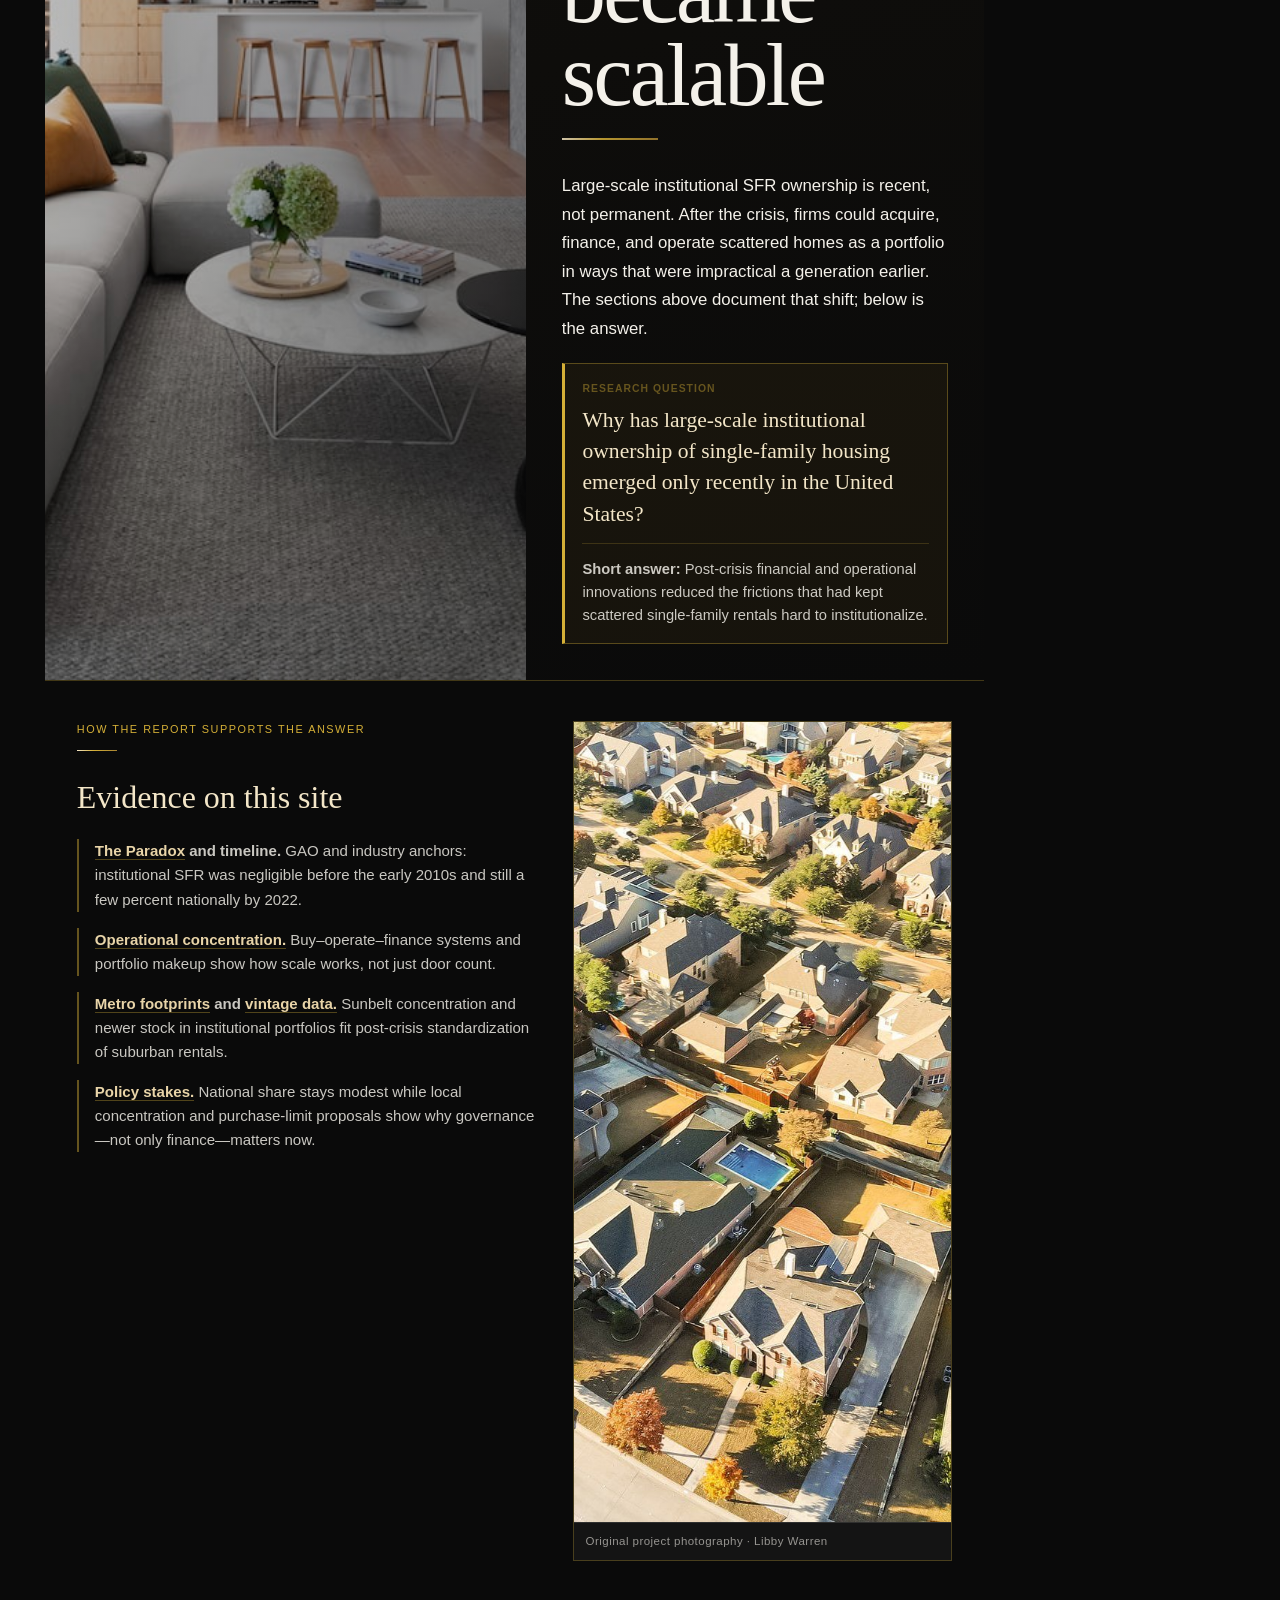
==== commit e2a39b59: "Add Policy stakes section with stakeholder and proposal cards New #policy block before conclusion: t" ====
--- a/site/index.html
+++ b/site/index.html
@@ -27,6 +27,7 @@
           <li><a href="#mission"><span>Your lens</span>History → operational insight</a></li>
           <li><a href="#platform"><span>Operational Concentration</span>How the platform scales</a></li>
           <li><a href="#interactives"><span>Metro Footprints</span>Where the urgency concentrates</a></li>
+          <li><a href="#policy"><span>Policy stakes</span>Limits, tradeoffs, definitions</a></li>
           <li><a href="#conclusion"><span>Conclusion</span>Answer to the research question</a></li>
           <li><a href="#sources"><span>Appendix</span>Sources &amp; methods</a></li>
         </ul>
@@ -42,6 +43,7 @@
           <li><a href="#mission">Your lens</a></li>
           <li><a href="#platform">Operational Concentration</a></li>
           <li><a href="#interactives">Metro Footprints</a></li>
+          <li><a href="#policy">Policy stakes</a></li>
           <li><a href="#conclusion">Conclusion</a></li>
           <li><a href="#sources">Sources</a></li>
         </ul>
@@ -59,7 +61,8 @@
           </h1>
           <p class="hero-lead">
             How institutional investors turned scattered single-family rentals into a scalable platform,
-            and why evidence on prices, rents, and tenants stays contested.
+            and why evidence on prices, rents, and tenants stays contested—and why proposals to
+            limit institutional buying are gaining attention.
           </p>
           <div class="research-question" id="question">
             <p class="eyebrow">Research question</p>
@@ -88,6 +91,7 @@
         <a href="#story">The Paradox</a>
         <a href="#platform">Operations</a>
         <a href="#interactives">Metro Footprints</a>
+        <a href="#policy">Policy</a>
         <a href="#conclusion">Conclusion</a>
       </nav>
 
@@ -125,8 +129,8 @@
             <img src="images/house-exterior.jpg" alt="Single-family home exterior" loading="lazy" />
             <h3>Why now</h3>
             <p>
-              High housing costs and state and federal policy proposals make institutional SFR a governance
-              issue, not only a finance story.
+              California purchase-limit bills and federal hearings treat institutional SFR as a governance
+              issue—not only a finance story. See <a href="#policy">Policy stakes</a>.
             </p>
           </article>
         </div>
@@ -145,7 +149,10 @@
           <article class="arc-step">
             <span class="arc-label">End</span>
             <h3>Policy under uncertainty</h3>
-            <p>Mixed evidence points to tradeoffs: bans, transparency, or targeted rules, not slogans.</p>
+            <p>
+              Mixed evidence points to tradeoffs: purchase limits, portfolio caps, transparency, or tenant
+              rules—not slogans. <a href="#policy">Policy stakes</a> maps who may gain or lose ground.
+            </p>
           </article>
         </div>
       </section>
@@ -266,7 +273,7 @@
 
         <div class="platform-tech" id="platform-tech" data-platform-tech aria-labelledby="platform-tech-heading">
           <p class="eyebrow">Enabling technology</p>
-          <h3 id="platform-tech-heading">What made acquisition and operation scalable</h3>
+          <h3 id="platform-tech-heading">Technologies that allowed for scale</h3>
           <p class="platform-tech-intro">
             Explore example tools by layer. Illustrative only, not an exhaustive list.
           </p>
@@ -631,6 +638,148 @@
         </div>
       </section>
 
+      <section id="policy" class="report-panel report-panel--light policy-section" aria-labelledby="policy-title">
+        <p class="eyebrow">Progress &amp; inequality</p>
+        <h2 id="policy-title" class="panel-title">National share is small; the policy debate is not</h2>
+        <p class="panel-intro">
+          Institutional single-family rental (SFR) stock remains a few percent nationally, but in some Sunbelt
+          metros large operators hold a much larger <strong>local</strong> share. That gap helps explain recent
+          proposals to restrict institutional <strong>purchases</strong> and large <strong>portfolios</strong>—even
+          while GAO and other reviews find mixed evidence on prices, rents, and tenant outcomes.
+        </p>
+
+        <h3 class="policy-subhead">Who may gain or lose ground?</h3>
+        <p class="policy-sublead">
+          This project does not conclude institutional ownership is net good or bad. Effects depend on
+          stakeholder, metro, and which outcome you prioritize.
+        </p>
+        <div class="policy-card-grid policy-card-grid--stakes" aria-label="Stakeholder tradeoffs">
+          <article class="policy-card">
+            <p class="policy-card__tag">Renters</p>
+            <h4>Possible benefits</h4>
+            <p>More standardized leasing and maintenance in some markets; professional management at scale.</p>
+            <h4>Possible harms</h4>
+            <p>Fees, renewal pressure, and eviction risk where tenant protections are weak.</p>
+            <p class="policy-card__evidence"><strong>Evidence:</strong> GAO (2024) — mixed on maintenance and fees.</p>
+          </article>
+          <article class="policy-card">
+            <p class="policy-card__tag">Buyers</p>
+            <h4>Possible benefits</h4>
+            <p>More rental supply when investors convert or hold formerly owner-occupied homes.</p>
+            <h4>Possible harms</h4>
+            <p>Competition for starter homes; local price pressure in tight markets.</p>
+            <p class="policy-card__evidence"><strong>Evidence:</strong> Mixed on institutional buyers and home prices.</p>
+          </article>
+          <article class="policy-card">
+            <p class="policy-card__tag">Institutional investors</p>
+            <h4>Possible benefits</h4>
+            <p>Scalable asset class, access to capital markets, portfolio operations.</p>
+            <h4>Possible harms</h4>
+            <p>Returns sensitive to interest rates, rent growth, and operating costs.</p>
+            <p class="policy-card__evidence"><strong>Evidence:</strong> Model viability varies with macro conditions.</p>
+          </article>
+          <article class="policy-card">
+            <p class="policy-card__tag">Small landlords</p>
+            <h4>Possible benefits</h4>
+            <p>Some may sell into institutional demand at favorable prices.</p>
+            <h4>Possible harms</h4>
+            <p>Harder to compete with scaled acquirers and centralized operations.</p>
+            <p class="policy-card__evidence"><strong>Evidence:</strong> Mechanism + debate; limited causal microdata.</p>
+          </article>
+        </div>
+
+        <h3 class="policy-subhead">Policy tools in debate</h3>
+        <p class="policy-sublead">
+          Legislatures often target different parts of the same platform. Design matters: thresholds in bills
+          (e.g., 1,000+ homes) may not match research definitions (e.g., Urban Institute ≥100 homes).
+        </p>
+        <div class="policy-card-grid policy-card-grid--tools" aria-label="Policy tool types">
+          <article class="policy-card policy-card--tool">
+            <p class="policy-card__tag">Purchase limits</p>
+            <p>
+              Restrict or ban institutional buyers from acquiring single-family homes—often the most visible
+              proposal in state debates.
+            </p>
+          </article>
+          <article class="policy-card policy-card--tool">
+            <p class="policy-card__tag">Portfolio caps</p>
+            <p>
+              Cap how many homes one entity may own locally or statewide, aiming at concentration rather than
+              a single transaction.
+            </p>
+          </article>
+          <article class="policy-card policy-card--tool">
+            <p class="policy-card__tag">Transparency</p>
+            <p>
+              Registration, disclosure, or beneficial-ownership rules to reduce opacity through LLCs and
+              layered ownership.
+            </p>
+          </article>
+          <article class="policy-card policy-card--tool">
+            <p class="policy-card__tag">Tenant protections</p>
+            <p>
+              Rent stabilization, just-cause eviction, or fee limits—often separate from who may own, but
+              central to renter outcomes.
+            </p>
+          </article>
+        </div>
+
+        <h3 class="policy-subhead">Recent proposals and context</h3>
+        <p class="policy-sublead policy-sublead--note">
+          Status reflects public legislative records and reporting as of spring 2026; verify before citing as
+          current law.
+        </p>
+        <div class="policy-proposals" aria-label="Policy examples by level">
+          <article class="policy-proposal">
+            <p class="policy-proposal__level">California</p>
+            <h4>Institutional purchase limits</h4>
+            <p>
+              <a href="https://leginfo.legislature.ca.gov/faces/billNavClient.xhtml?bill_id=202320240AB2584" target="_blank" rel="noopener noreferrer">AB 2584</a>
+              and
+              <a href="https://leginfo.legislature.ca.gov/faces/billNavClient.xhtml?bill_id=202320240SB1212" target="_blank" rel="noopener noreferrer">SB 1212</a>
+              (2023–24 session) proposed restrictions on large investors buying single-family homes—often framed
+              around investors with 1,000+ units. See
+              <a href="https://calmatters.org/housing/2024/02/corporate-landlords-california/" target="_blank" rel="noopener noreferrer">CalMatters</a>
+              for context on corporate landlords in California housing.
+            </p>
+            <p class="policy-proposal__status">2023–24 session · check legislature for current status</p>
+          </article>
+          <article class="policy-proposal">
+            <p class="policy-proposal__level">Federal</p>
+            <h4>Congressional attention</h4>
+            <p>
+              The 2022 House Financial Services hearing
+              <a href="https://www.govinfo.gov/content/pkg/CHRG-117hhrg47123/html/CHRG-117hhrg47123.htm" target="_blank" rel="noopener noreferrer">“Where Have All the Houses Gone?”</a>
+              examined investor activity in housing markets. GAO-24-106643 summarizes institutional SFR scale,
+              local concentration, and mixed evidence policymakers weigh when considering federal responses.
+            </p>
+            <p class="policy-proposal__status">Hearing record (2022) · ongoing debate, not one enacted federal ban</p>
+          </article>
+          <article class="policy-proposal">
+            <p class="policy-proposal__level">Local / metro</p>
+            <h4>Where urgency concentrates</h4>
+            <p>
+              GAO highlights Sunbelt metros where institutional presence exceeds national averages. This site’s
+              <a href="#lab-national-dot">metro comparison</a> includes Jacksonville, Atlanta, Charlotte, and
+              Phoenix—markets where local SFR share can far exceed the national ~4% line even when the U.S. total
+              stays small.
+            </p>
+            <p class="policy-proposal__status">Local rules vary; some cities discuss corporate-landlord limits separately from state law</p>
+          </article>
+        </div>
+
+        <aside class="policy-callout" aria-label="Policy design tradeoff">
+          <p class="policy-callout__eyebrow">Design tension</p>
+          <p>
+            Blunt purchase bans may reduce investor competition for owner-occupants but can also affect rental
+            supply, shift ownership into opaque entities, or miss firms just under a size threshold.
+            <a href="https://www.brookings.edu/articles/banning-institutional-investors-from-buying-single-family-homes-would-be-a-mistake/" target="_blank" rel="noopener noreferrer">Brookings (Gyourko, 2026)</a>
+            argues broad bans are a mistake; supporters counter that ownership access and neighborhood stability
+            matter more. Reasonable disagreement persists because data and definitions differ.
+          </p>
+        </aside>
+      </section>
+
       <section id="conclusion" class="report-panel conclusion-section" aria-labelledby="conclusion-title">
         <header class="conclusion-mast">
           <figure class="conclusion-mast__photo">
@@ -684,6 +833,10 @@
                 Sunbelt concentration and newer stock in institutional portfolios fit post-crisis
                 standardization of suburban rentals.
               </li>
+              <li>
+                <strong><a href="#policy">Policy stakes.</a></strong> National share stays modest while local
+                concentration and purchase-limit proposals show why governance—not only finance—matters now.
+              </li>
             </ul>
           </div>
           <figure class="conclusion-contribution__photo">
@@ -751,9 +904,10 @@
             </li>
           </ol>
           <p class="conclusion-forward">
-            <strong>Looking forward:</strong> The model depends on rates, rent growth, and operating costs. Policy
-            must weigh definitions, metro concentration, and tradeoffs between rental supply and owner-occupant
-            access.
+            <strong>Looking forward:</strong> The model depends on rates, rent growth, and operating costs.
+            <a href="#policy">Policy responses</a> must weigh definitions, metro concentration, and tradeoffs
+            between rental supply and owner-occupant access—without treating institutional ownership as simply
+            good or bad.
           </p>
         </div>
 
@@ -800,6 +954,18 @@
             <a href="#platform-tech">Enabling technology</a> (acquisition and operation layers) are illustrative
             links for reader orientation, not vendor endorsements. Mechanism claims rely primarily on GAO and
             Urban Institute sources.
+          </li>
+          <li>
+            <strong>Policy section:</strong> Legislative status for California bills and federal actions is
+            summarized as of spring 2026 from public records and secondary reporting—not legal advice.
+          </li>
+        </ul>
+
+        <h3>Policy and legislative sources</h3>
+        <ul class="bibliography bibliography--compact">
+          <li>
+            <a href="#policy">Policy stakes</a> on this site — stakeholder tradeoffs and proposal context; primary
+            citations in bibliography below (GAO, CalMatters, California Legislature, Brookings, House hearing).
           </li>
         </ul>
 
--- a/site/styles.css
+++ b/site/styles.css
@@ -2147,6 +2147,178 @@
   color: var(--text-soft);
 }
 
+/* —— Policy stakes —— */
+.policy-section {
+  padding-top: clamp(2.5rem, 6vw, 4rem);
+  padding-bottom: clamp(2.5rem, 6vw, 4rem);
+}
+
+.policy-subhead {
+  margin: 2.75rem 0 0.5rem;
+  font-family: var(--font-display);
+  font-size: clamp(1.35rem, 2.5vw, 1.65rem);
+  font-weight: 400;
+  color: var(--gold-deep);
+}
+
+.policy-sublead {
+  margin: 0 0 1.25rem;
+  max-width: var(--content-flow);
+  color: rgba(10, 10, 10, 0.78);
+  font-size: 0.95rem;
+  line-height: 1.55;
+}
+
+.policy-sublead--note {
+  font-size: 0.82rem;
+  color: rgba(10, 10, 10, 0.58);
+  margin-bottom: 1rem;
+}
+
+.policy-card-grid {
+  display: grid;
+  gap: 1px;
+  background: rgba(138, 109, 46, 0.22);
+  border: 1px solid rgba(138, 109, 46, 0.25);
+}
+
+.policy-card-grid--stakes {
+  grid-template-columns: repeat(2, 1fr);
+}
+
+.policy-card-grid--tools {
+  grid-template-columns: repeat(2, 1fr);
+}
+
+.policy-card {
+  padding: clamp(1.25rem, 2.5vw, 1.75rem);
+  background: rgba(255, 255, 255, 0.92);
+  border-top: 2px solid transparent;
+  transition: border-color 0.35s var(--ease), box-shadow 0.35s var(--ease);
+}
+
+.policy-card:hover {
+  border-top-color: var(--gold-rich);
+  box-shadow: inset 0 1px 0 rgba(212, 175, 55, 0.2);
+}
+
+.policy-card__tag {
+  margin: 0 0 0.65rem;
+  font-size: 0.68rem;
+  font-weight: 600;
+  letter-spacing: 0.1em;
+  text-transform: uppercase;
+  color: var(--gold-dark);
+}
+
+.policy-card h4 {
+  margin: 0.85rem 0 0.35rem;
+  font-size: 0.72rem;
+  font-weight: 600;
+  letter-spacing: 0.08em;
+  text-transform: uppercase;
+  color: rgba(10, 10, 10, 0.55);
+}
+
+.policy-card h4:first-of-type {
+  margin-top: 0;
+}
+
+.policy-card p {
+  margin: 0;
+  font-size: 0.9rem;
+  line-height: 1.5;
+  color: rgba(10, 10, 10, 0.78);
+}
+
+.policy-card--tool p {
+  margin-top: 0.25rem;
+}
+
+.policy-card__evidence {
+  margin-top: 0.85rem !important;
+  padding-top: 0.85rem;
+  border-top: 1px solid rgba(138, 109, 46, 0.18);
+  font-size: 0.82rem !important;
+  color: rgba(10, 10, 10, 0.62) !important;
+}
+
+.policy-card a,
+.policy-proposal a,
+.policy-callout a {
+  color: var(--gold-dark);
+  text-decoration-thickness: 1px;
+  text-underline-offset: 0.15em;
+}
+
+.policy-proposals {
+  display: grid;
+  grid-template-columns: repeat(3, 1fr);
+  gap: 1px;
+  background: rgba(138, 109, 46, 0.22);
+  border: 1px solid rgba(138, 109, 46, 0.25);
+}
+
+.policy-proposal {
+  padding: clamp(1.25rem, 2.5vw, 1.5rem);
+  background: rgba(255, 255, 255, 0.92);
+}
+
+.policy-proposal__level {
+  margin: 0 0 0.35rem;
+  font-size: 0.68rem;
+  font-weight: 600;
+  letter-spacing: 0.1em;
+  text-transform: uppercase;
+  color: var(--gold-dark);
+}
+
+.policy-proposal h4 {
+  margin: 0 0 0.65rem;
+  font-family: var(--font-display);
+  font-size: 1.2rem;
+  font-weight: 400;
+  color: var(--gold-deep);
+}
+
+.policy-proposal p {
+  margin: 0;
+  font-size: 0.88rem;
+  line-height: 1.55;
+  color: rgba(10, 10, 10, 0.78);
+}
+
+.policy-proposal__status {
+  margin-top: 0.75rem !important;
+  font-size: 0.75rem !important;
+  color: rgba(10, 10, 10, 0.55) !important;
+  font-style: italic;
+}
+
+.policy-callout {
+  margin-top: 2.5rem;
+  padding: 1.5rem 1.5rem 1.35rem;
+  border: 1px solid rgba(138, 109, 46, 0.3);
+  border-left: 3px solid var(--gold-rich);
+  background: linear-gradient(135deg, rgba(212, 175, 55, 0.1), rgba(255, 255, 255, 0.7));
+}
+
+.policy-callout__eyebrow {
+  margin: 0 0 0.5rem;
+  font-size: 0.68rem;
+  font-weight: 600;
+  letter-spacing: 0.1em;
+  text-transform: uppercase;
+  color: var(--gold-dark);
+}
+
+.policy-callout p {
+  margin: 0;
+  font-size: 0.92rem;
+  line-height: 1.6;
+  color: rgba(10, 10, 10, 0.82);
+}
+
 .contribution-box {
   margin: 2rem 0 0;
   padding: 1.5rem;
@@ -2838,7 +3010,10 @@
   .story-grid,
   .feature-strip,
   .platform-grid,
-  .takeaway-grid {
+  .takeaway-grid,
+  .policy-card-grid--stakes,
+  .policy-card-grid--tools,
+  .policy-proposals {
     grid-template-columns: 1fr;
   }
 
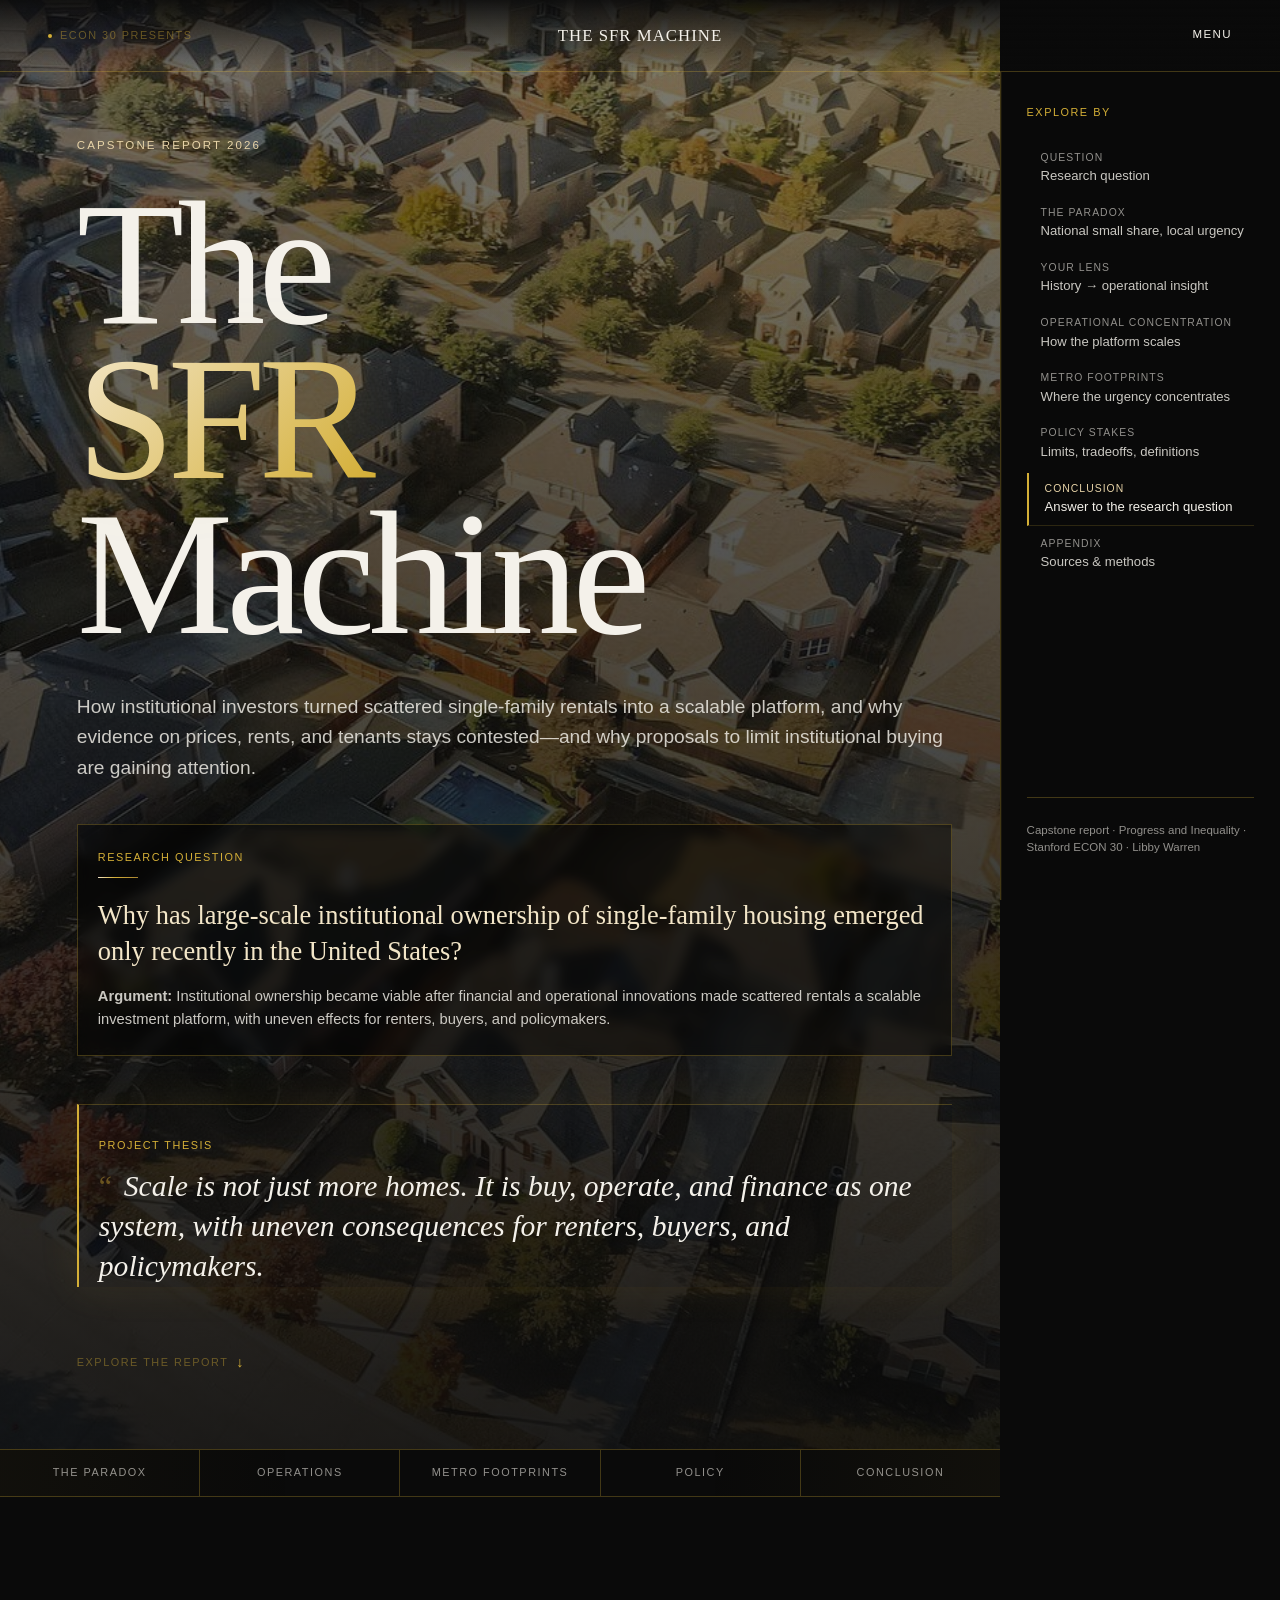
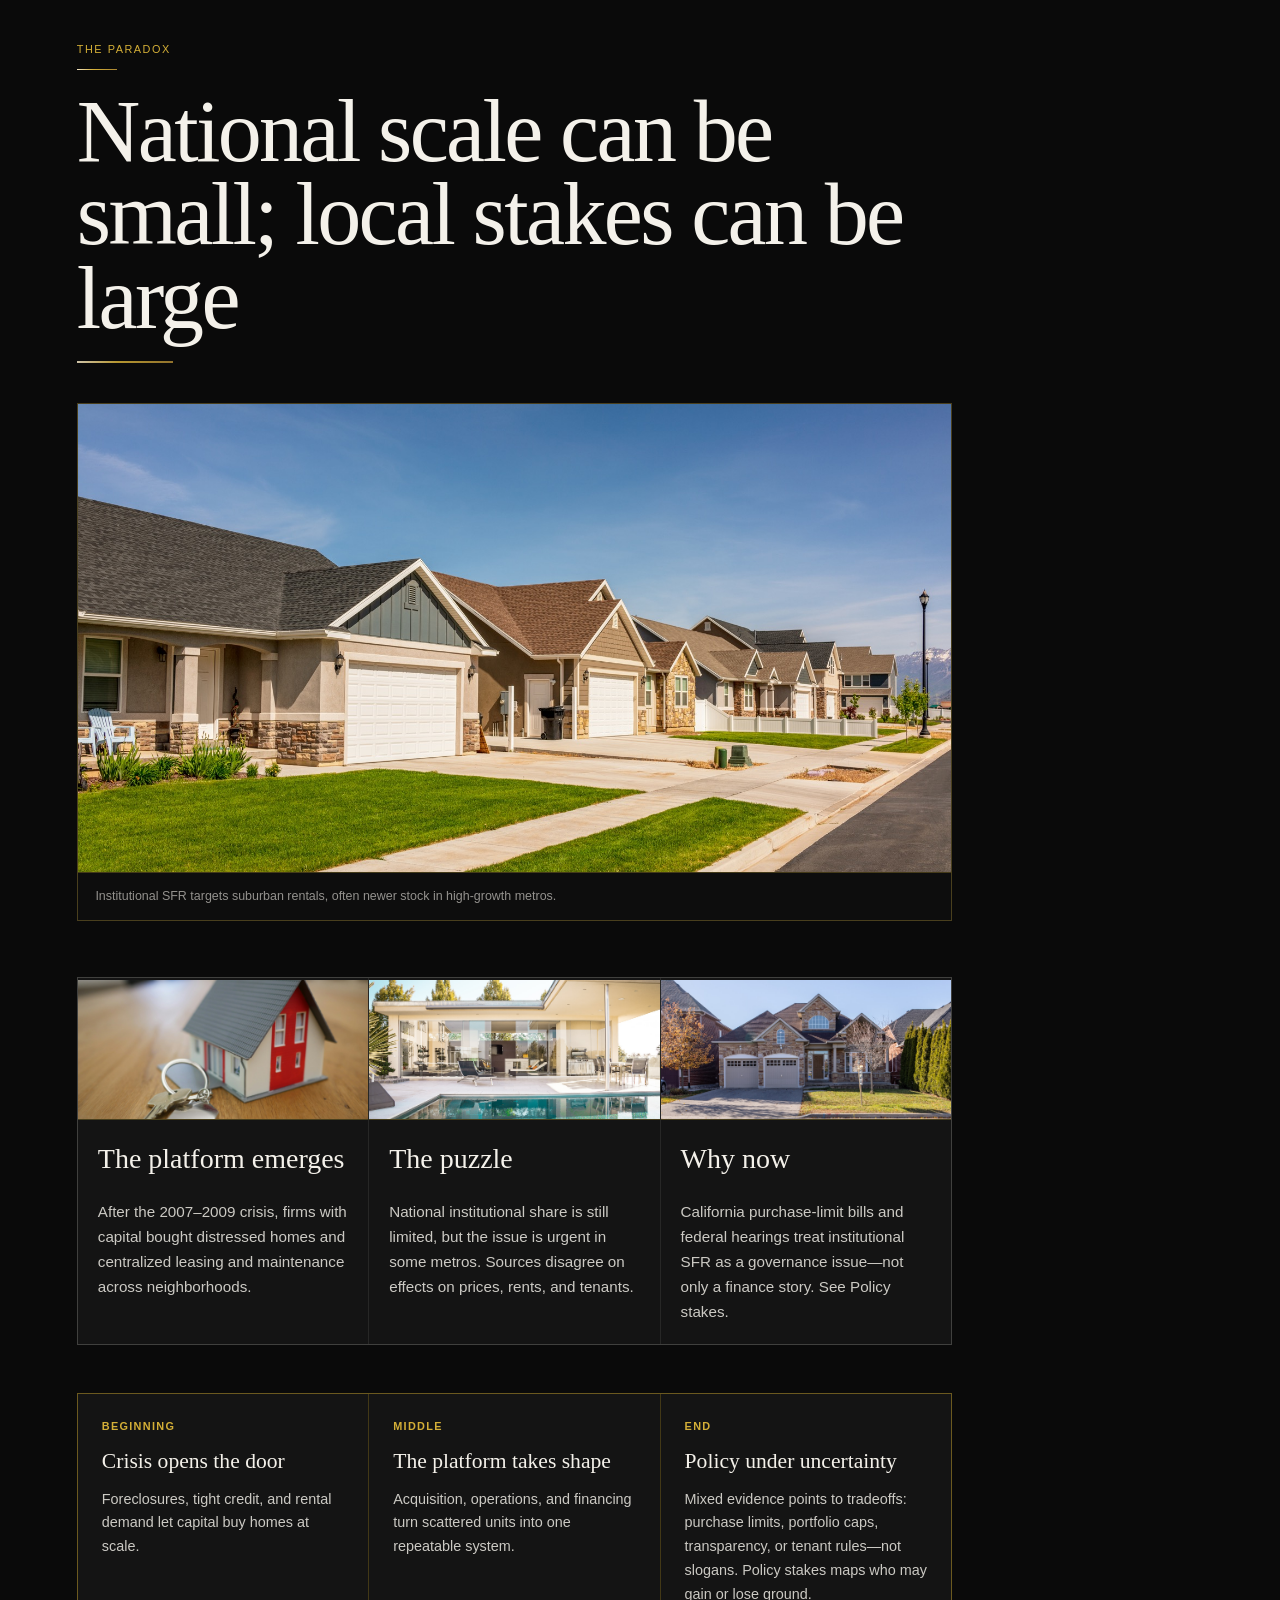
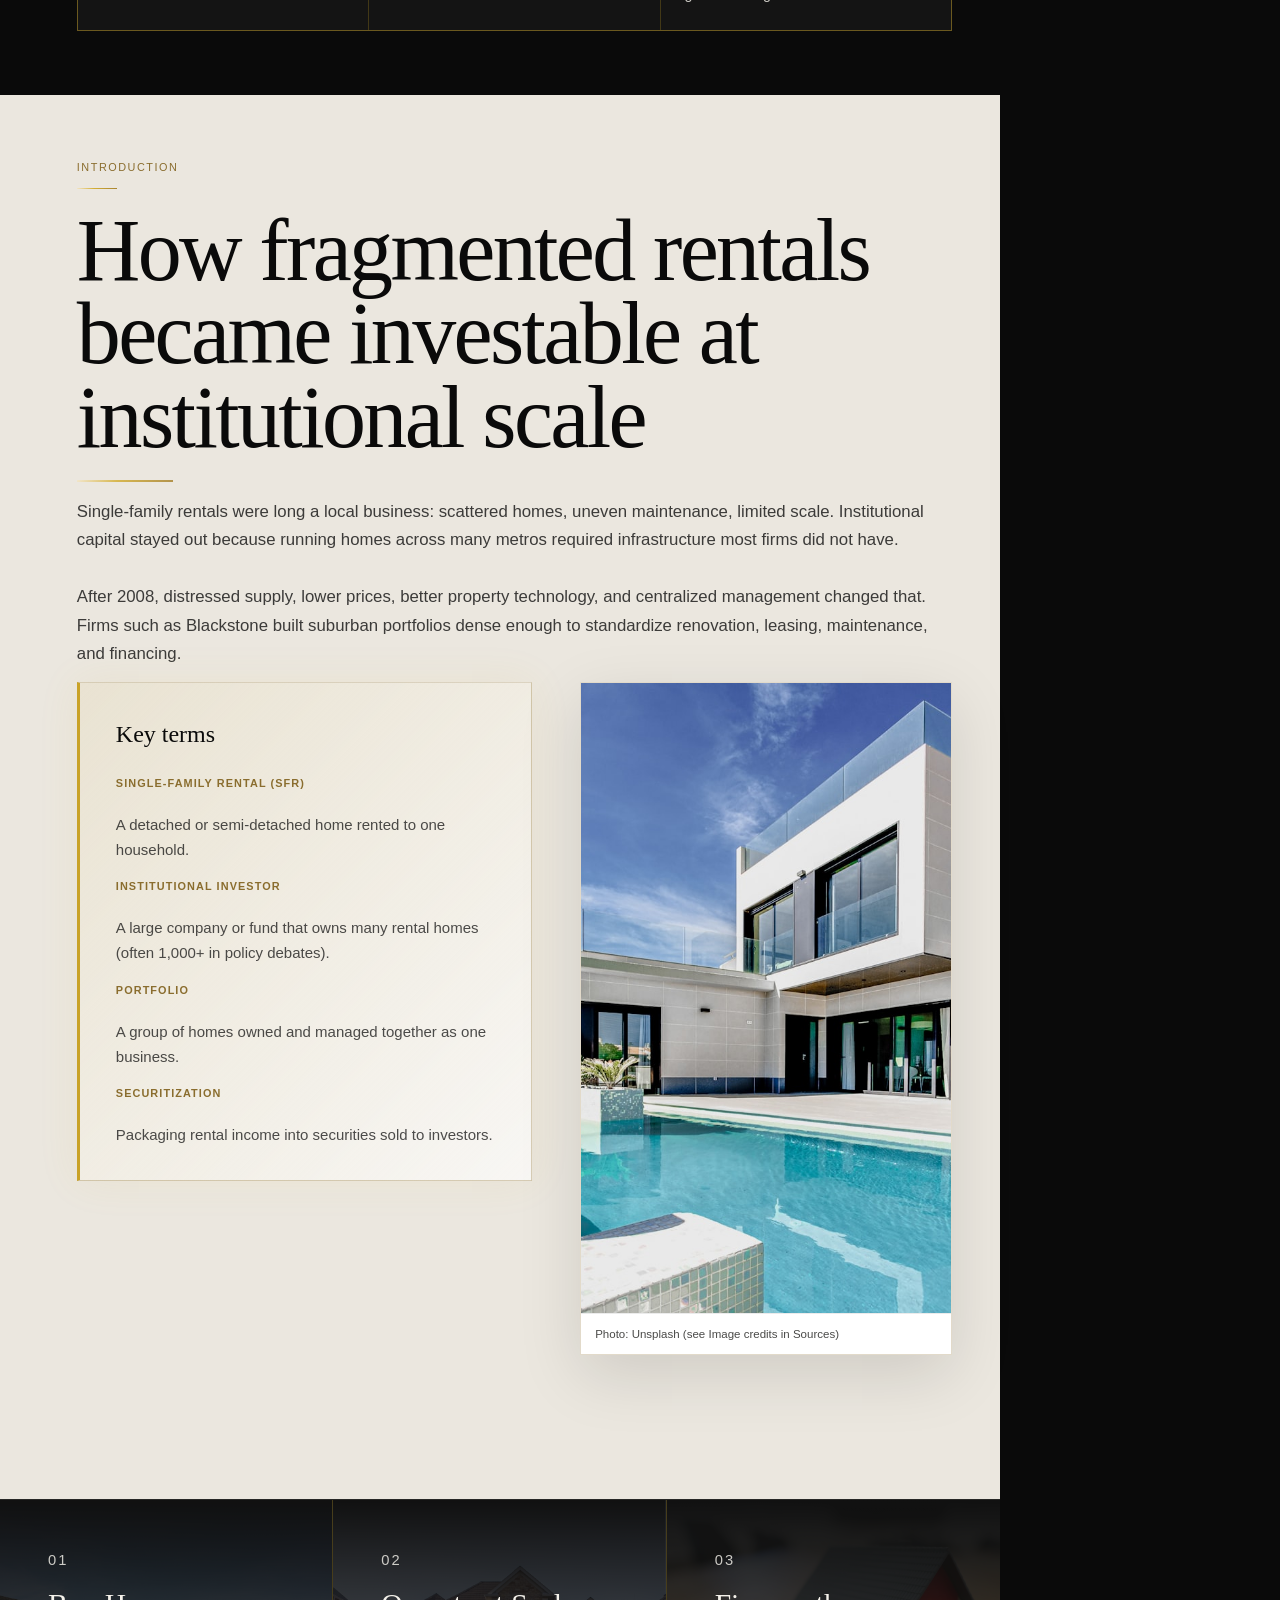
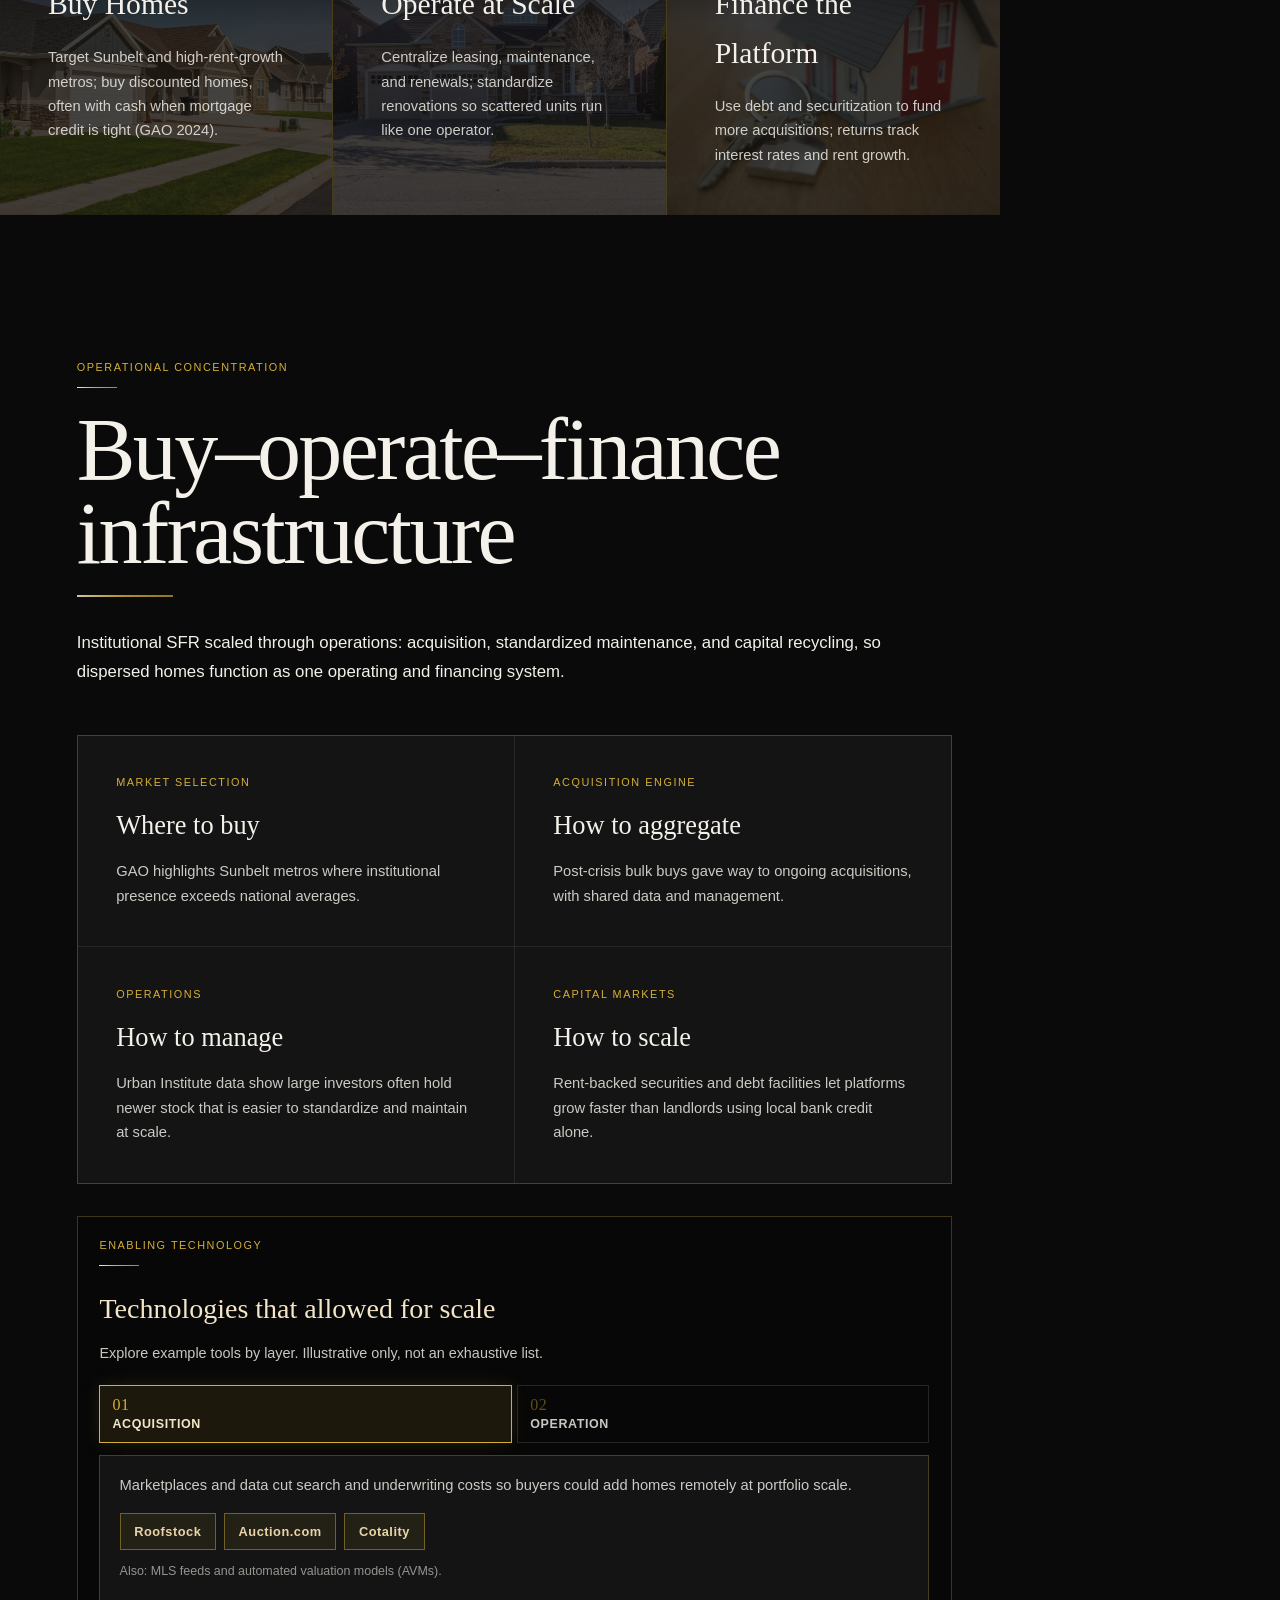
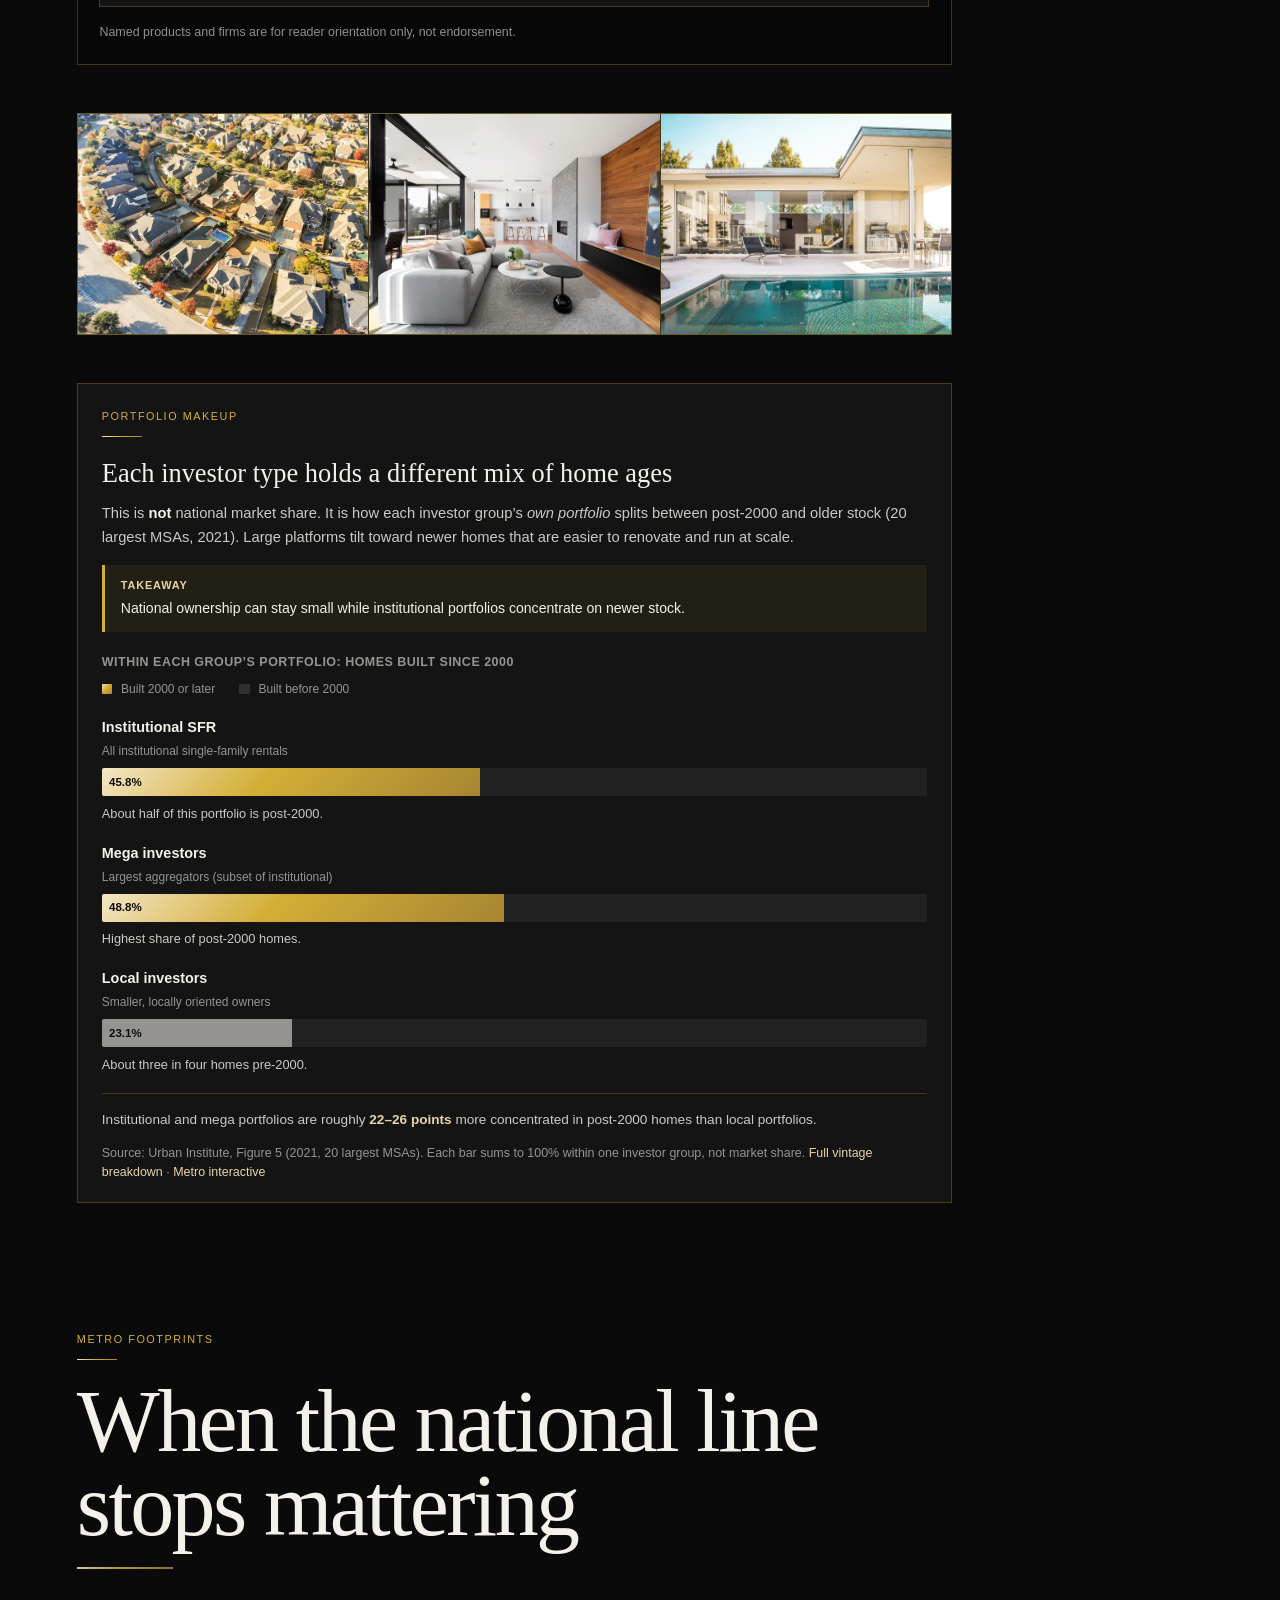
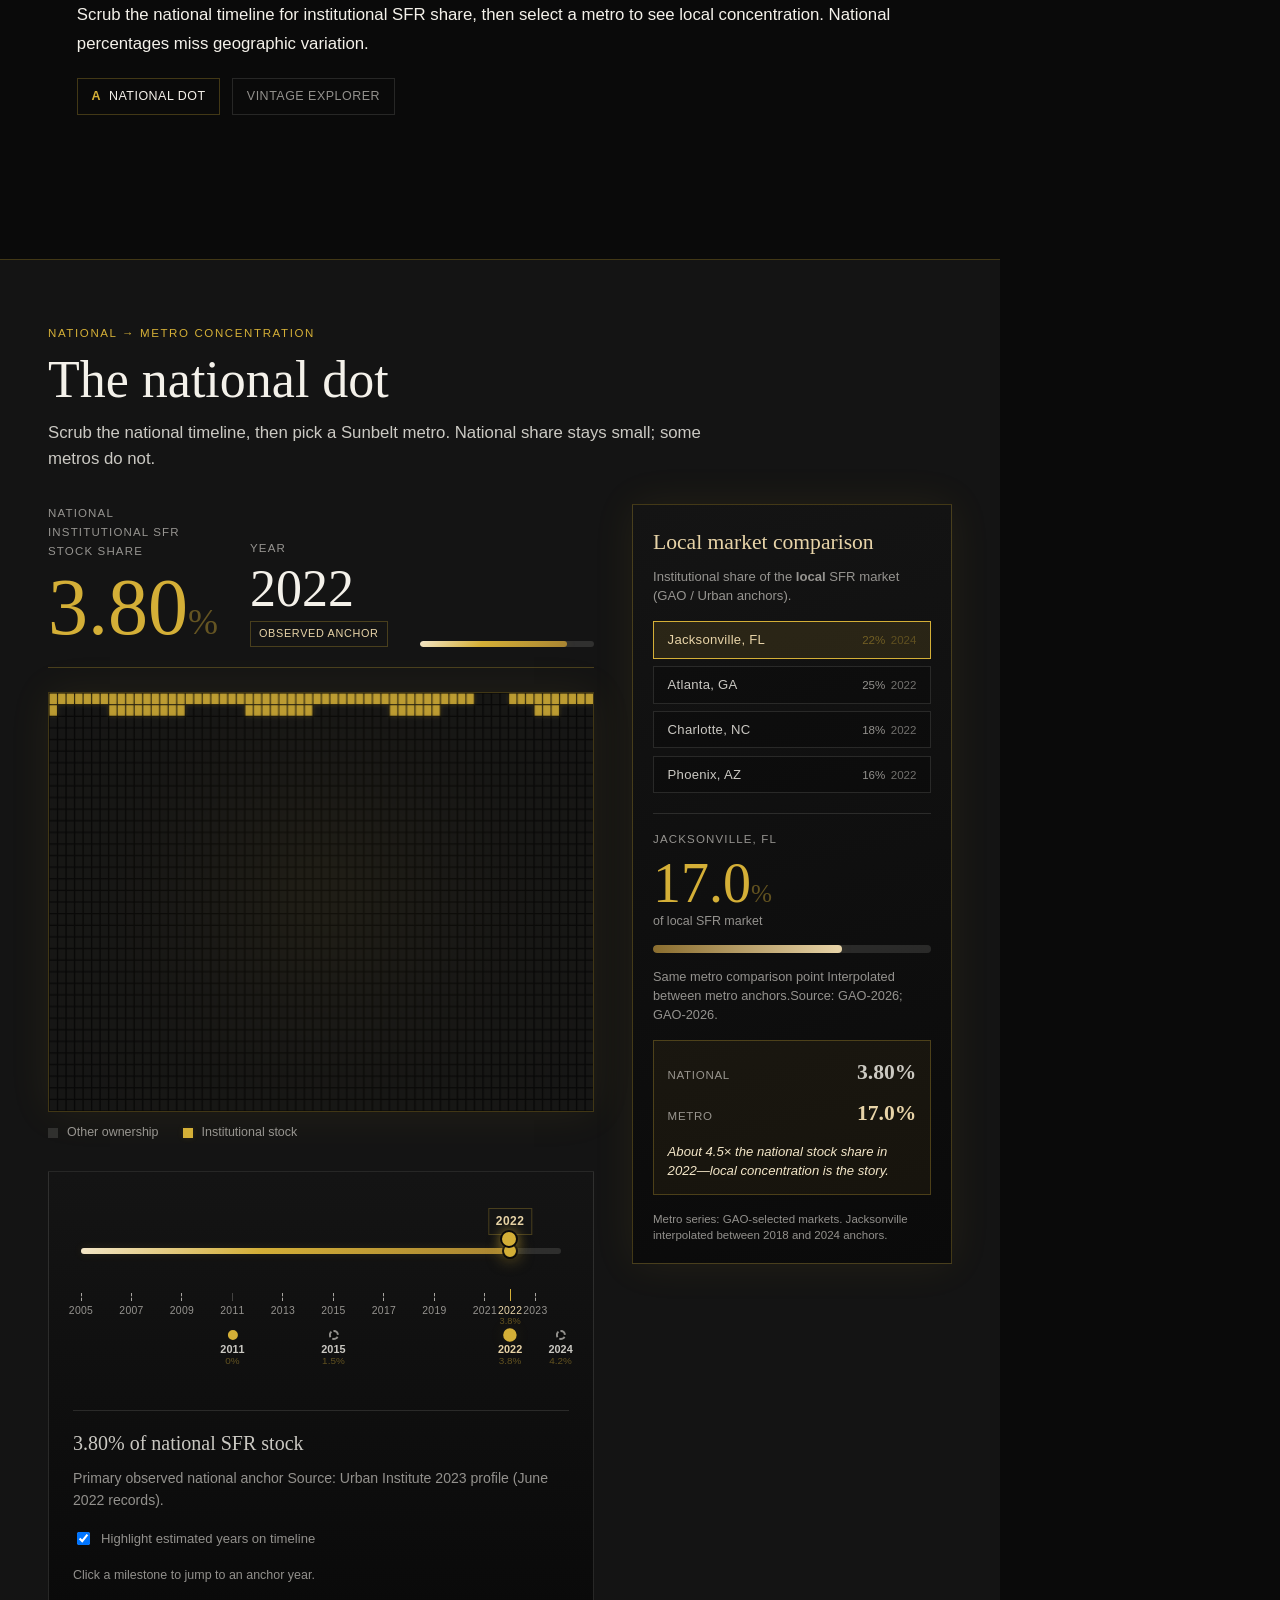
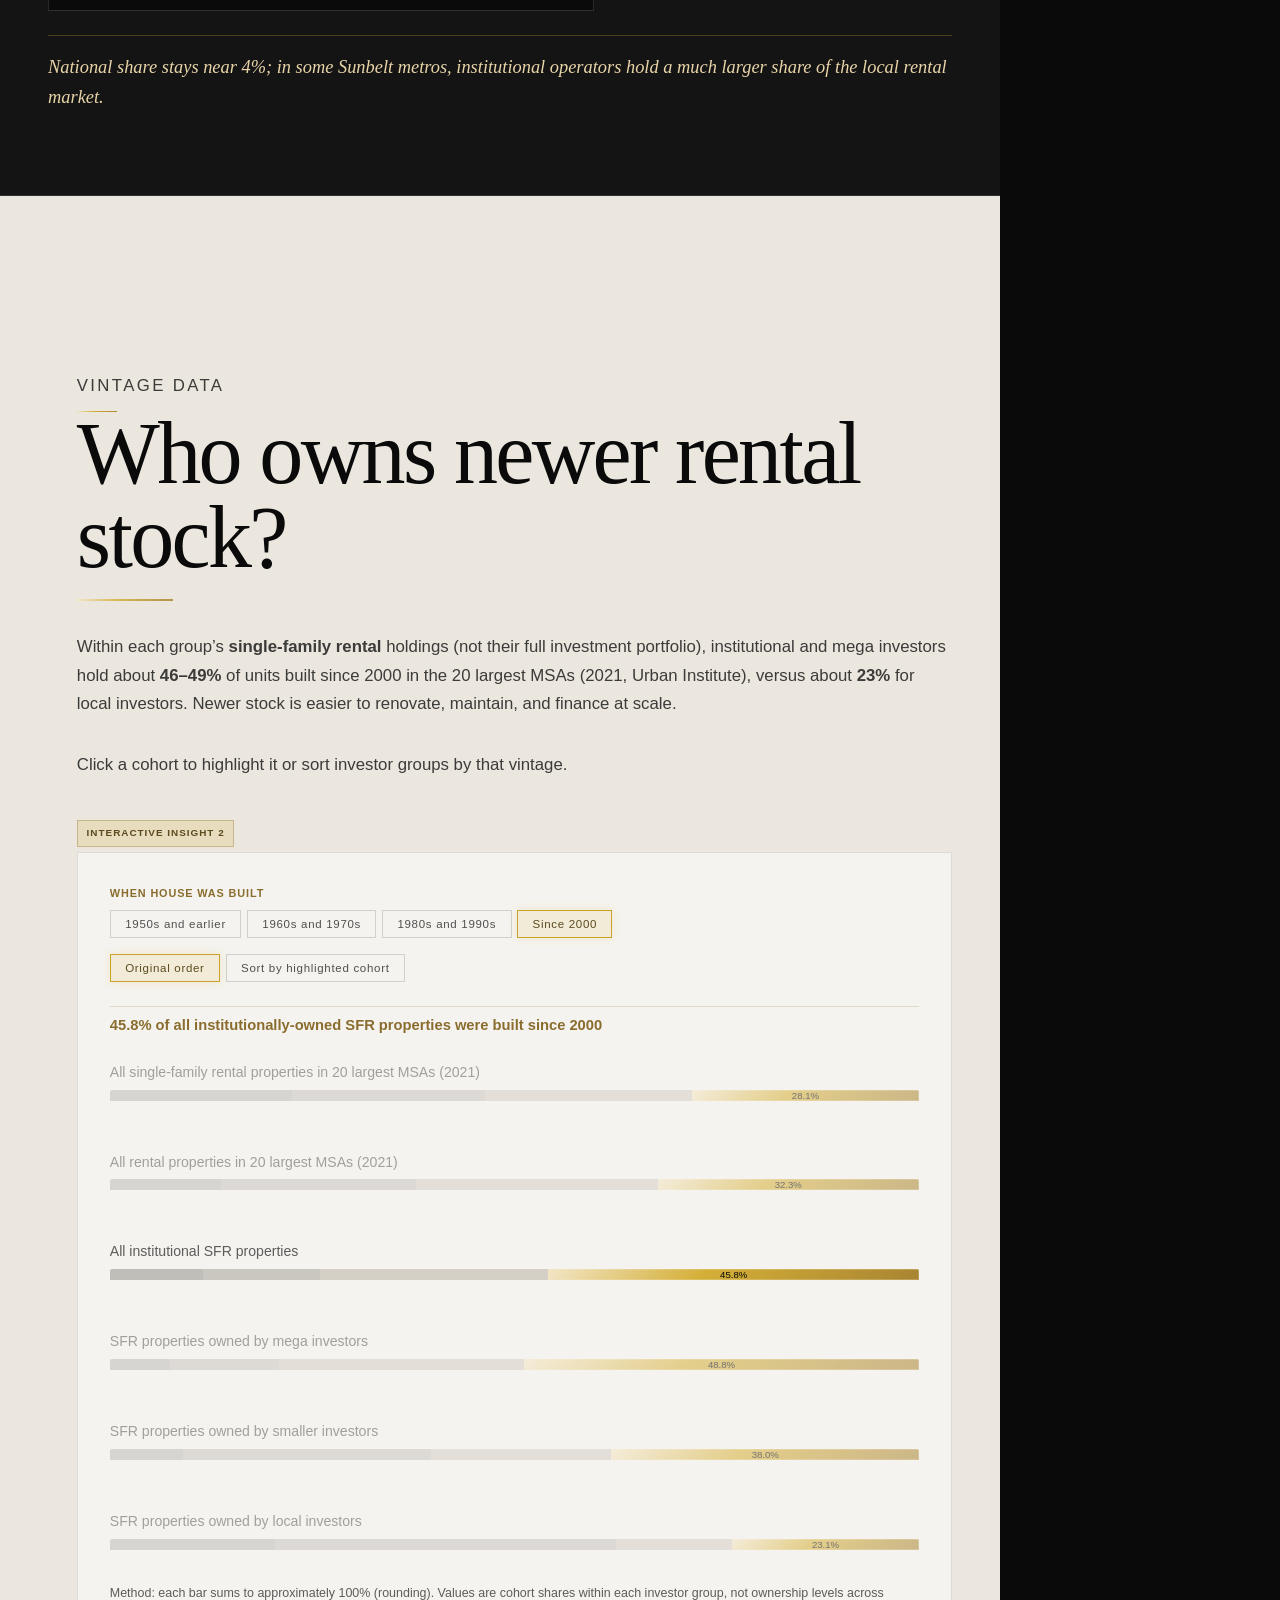
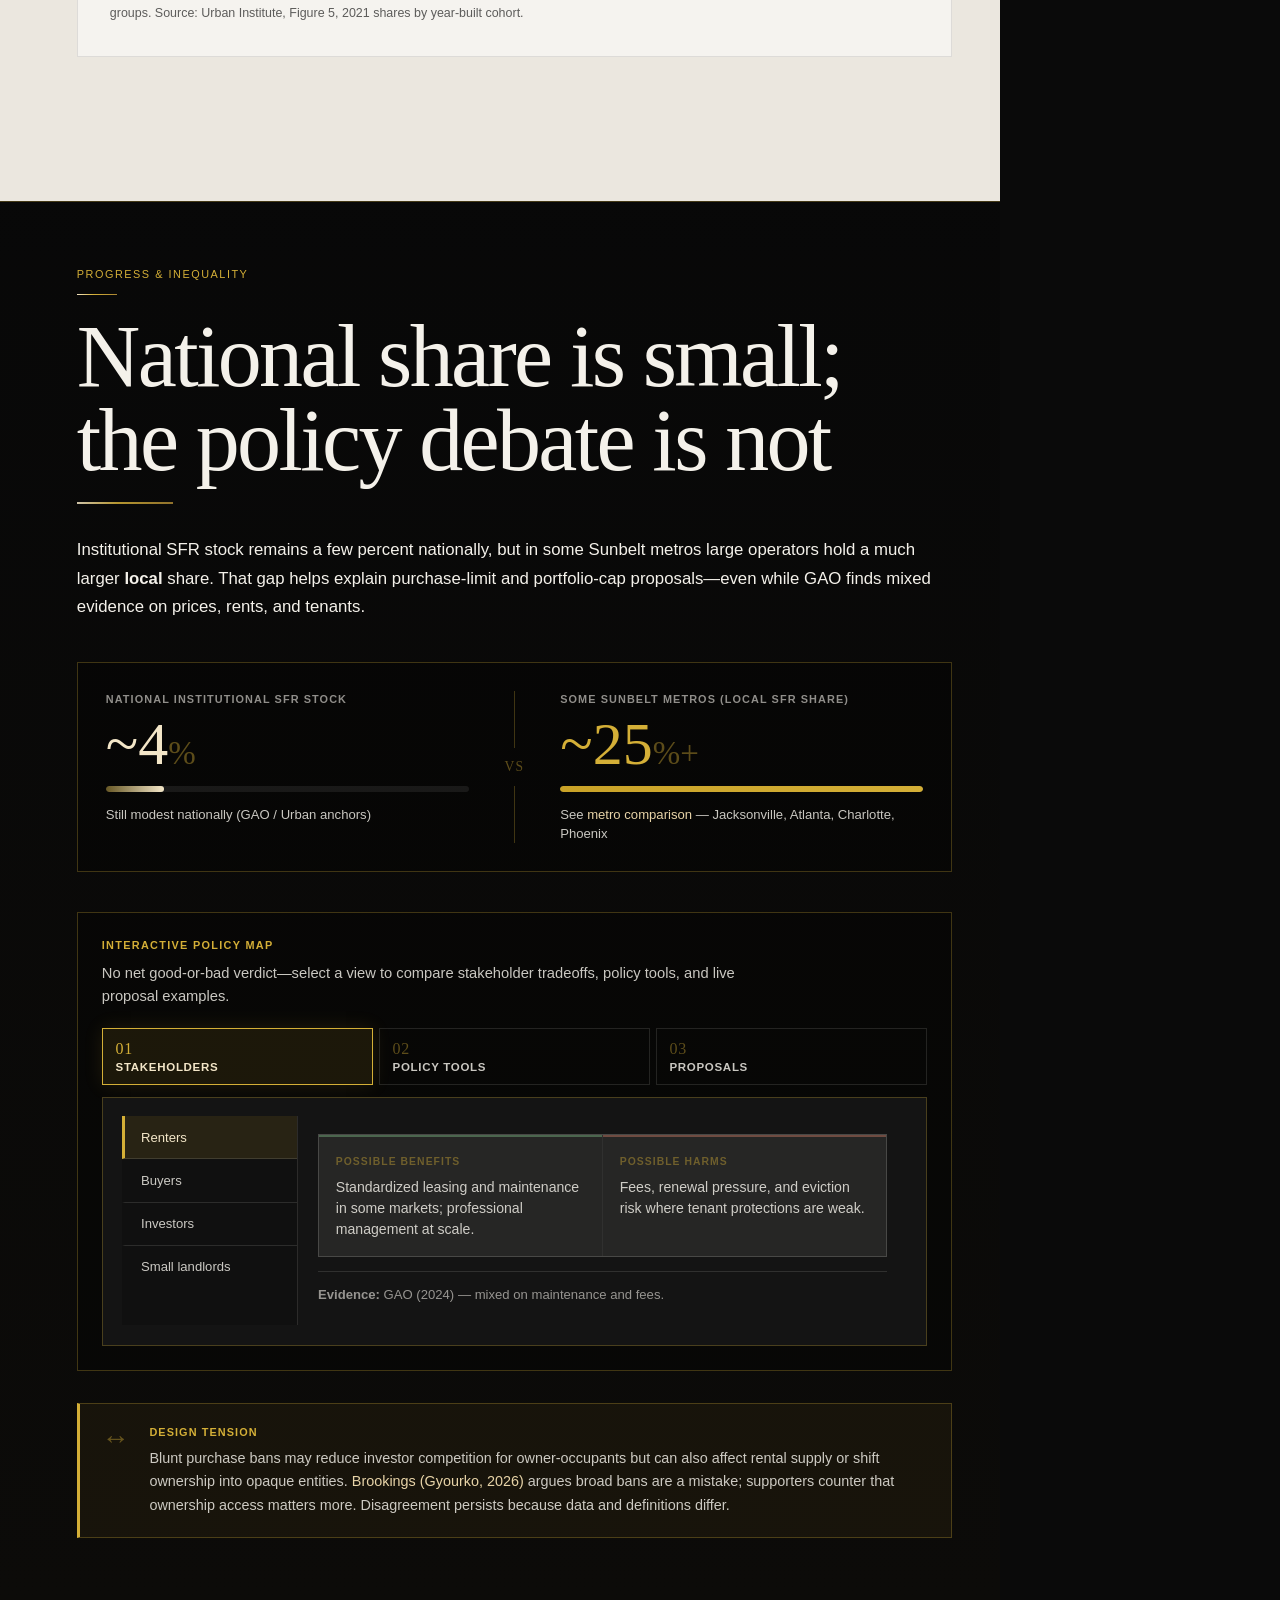
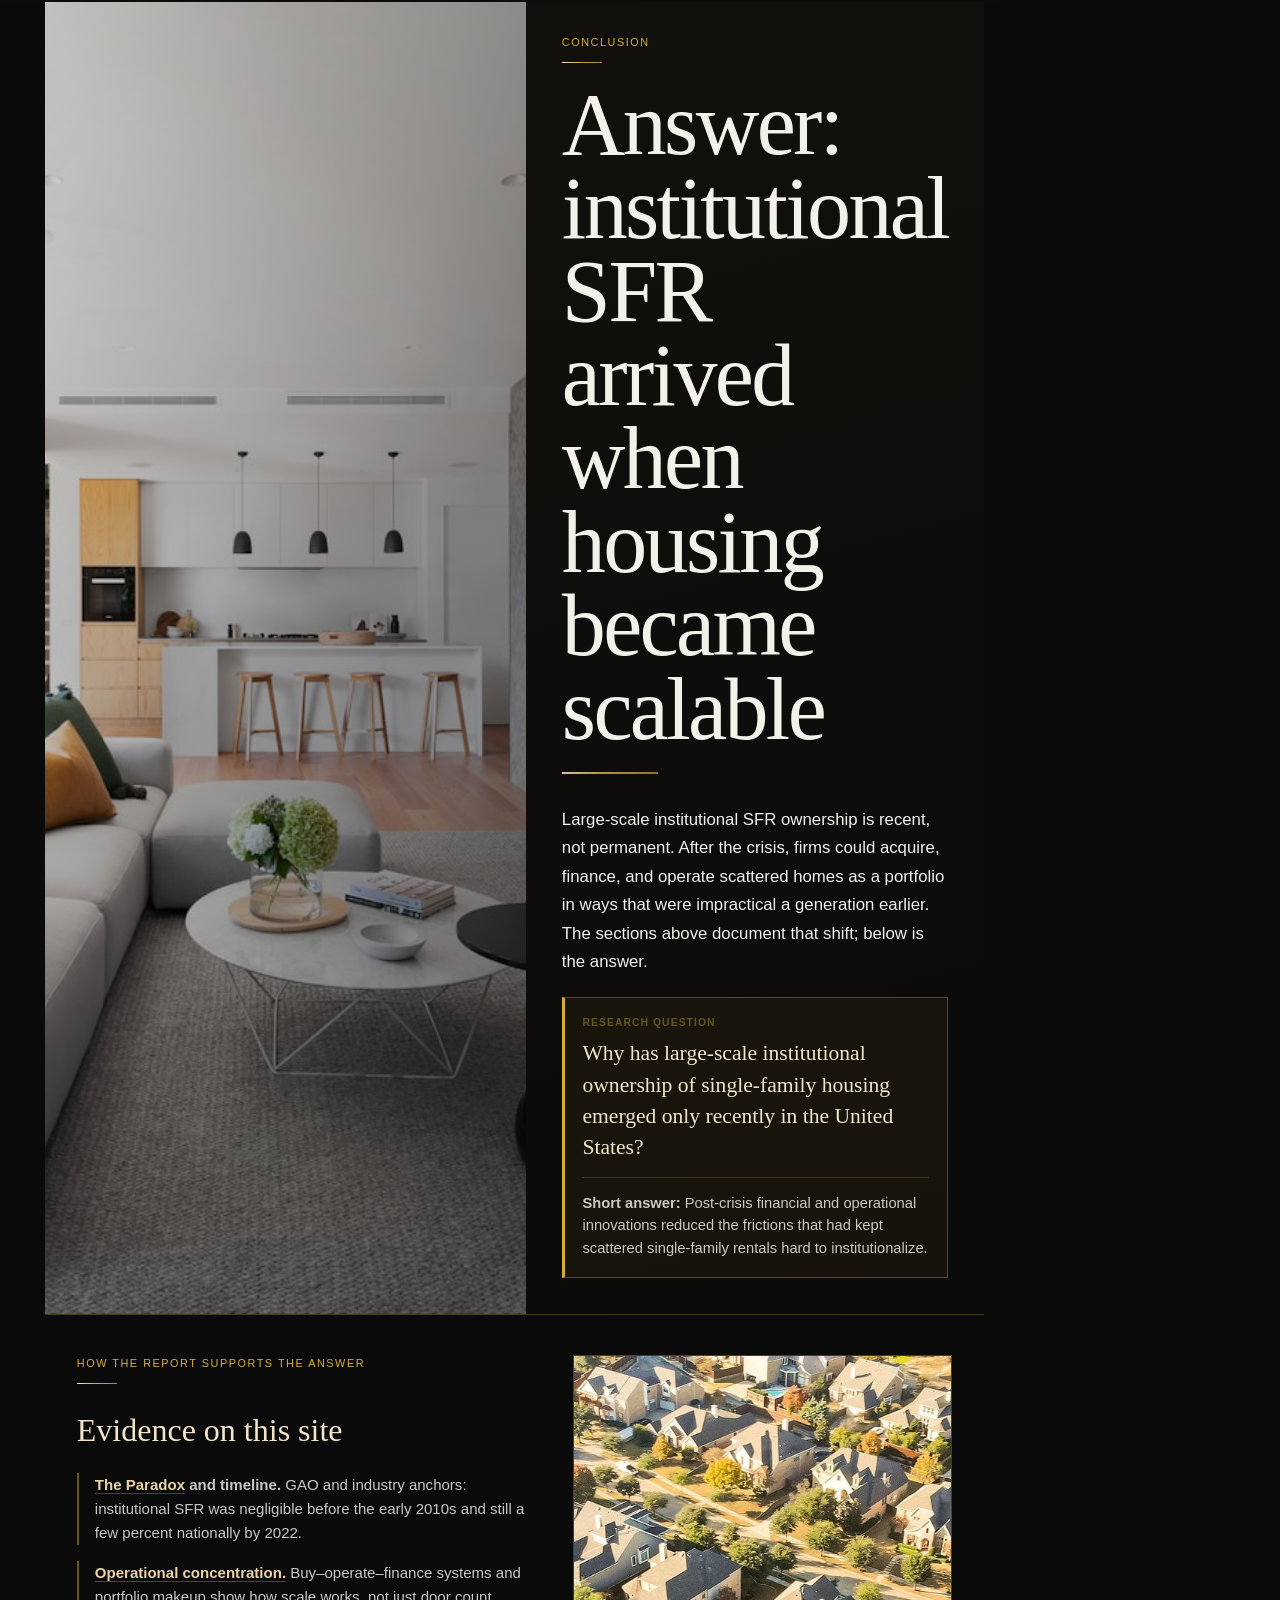
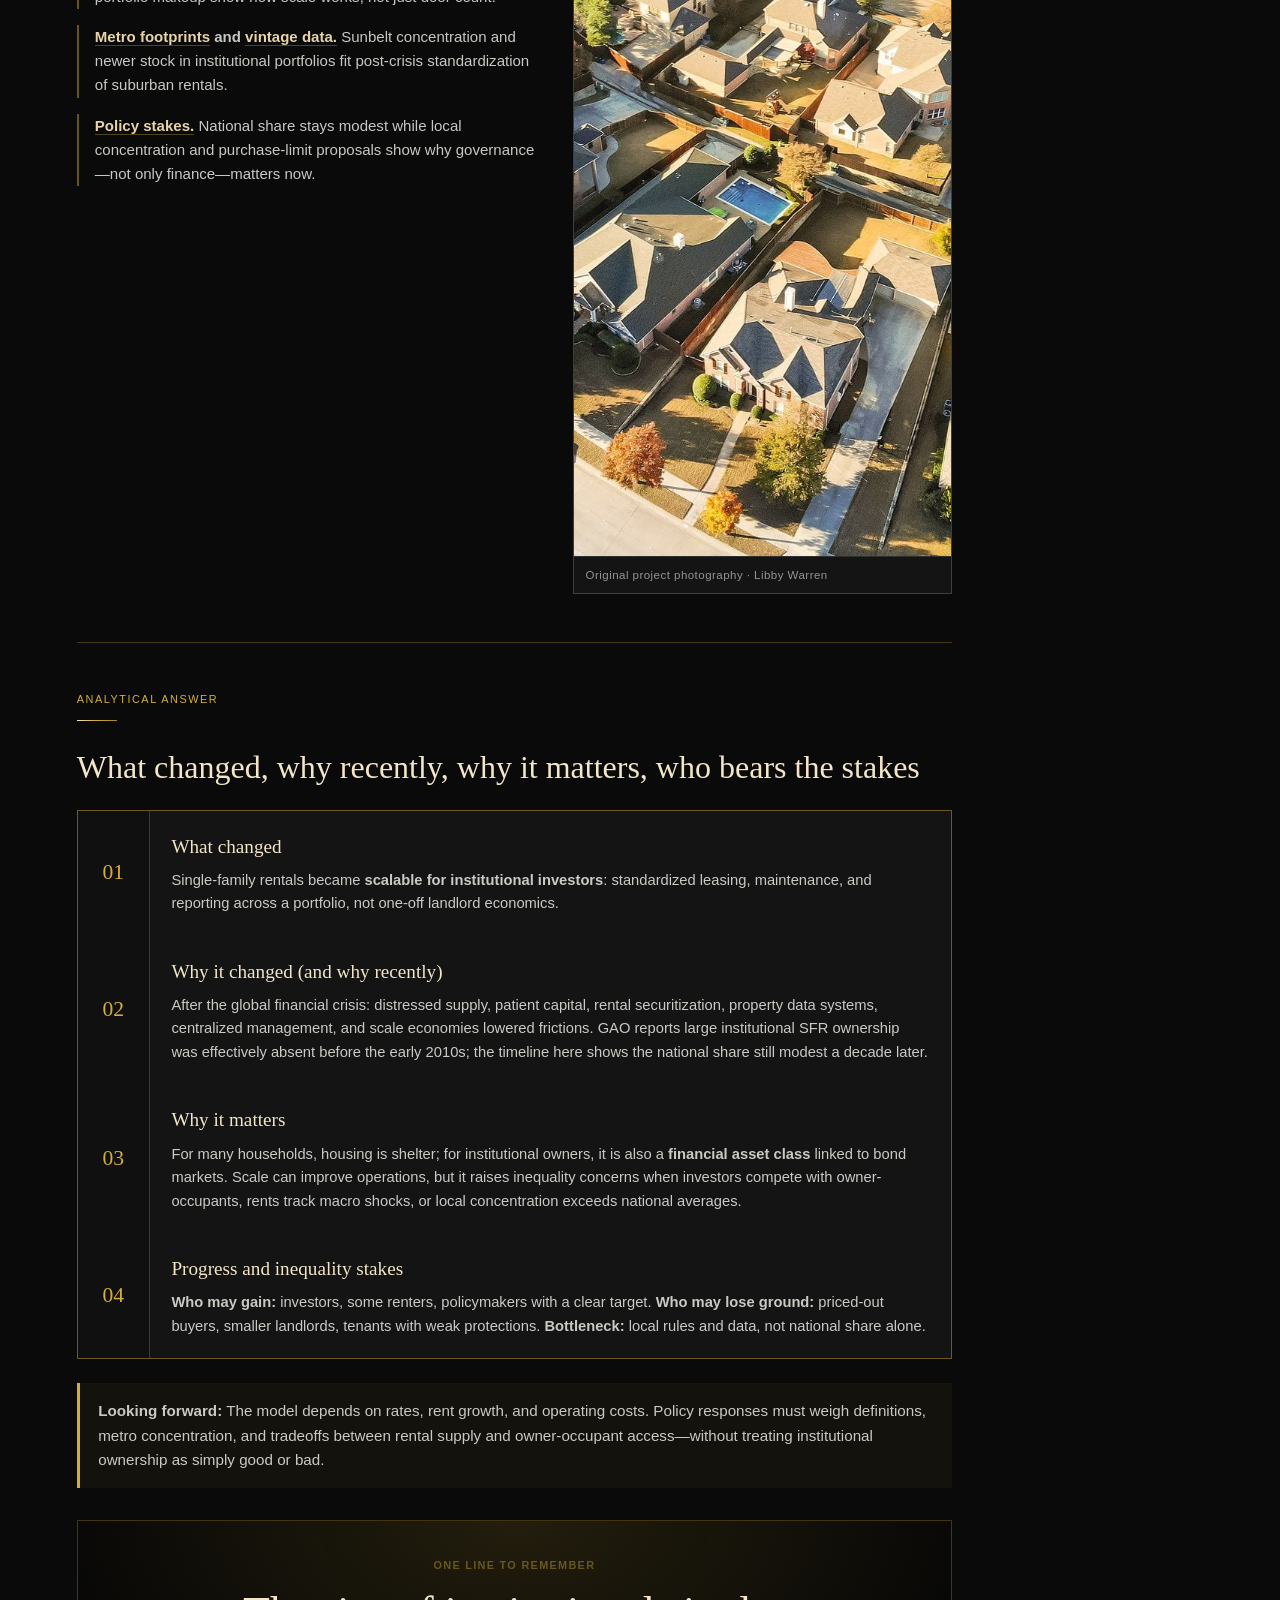
==== commit 3fd470ef: "Redesign policy section as interactive dark explorer Replace static card grids with national-vs-metr" ====
--- a/site/index.html
+++ b/site/index.html
@@ -638,145 +638,453 @@
         </div>
       </section>
 
-      <section id="policy" class="report-panel report-panel--light policy-section" aria-labelledby="policy-title">
+      <section id="policy" class="report-panel policy-section" aria-labelledby="policy-title">
         <p class="eyebrow">Progress &amp; inequality</p>
         <h2 id="policy-title" class="panel-title">National share is small; the policy debate is not</h2>
         <p class="panel-intro">
-          Institutional single-family rental (SFR) stock remains a few percent nationally, but in some Sunbelt
-          metros large operators hold a much larger <strong>local</strong> share. That gap helps explain recent
-          proposals to restrict institutional <strong>purchases</strong> and large <strong>portfolios</strong>—even
-          while GAO and other reviews find mixed evidence on prices, rents, and tenant outcomes.
+          Institutional SFR stock remains a few percent nationally, but in some Sunbelt metros large operators
+          hold a much larger <strong>local</strong> share. That gap helps explain purchase-limit and portfolio-cap
+          proposals—even while GAO finds mixed evidence on prices, rents, and tenants.
         </p>
 
-        <h3 class="policy-subhead">Who may gain or lose ground?</h3>
-        <p class="policy-sublead">
-          This project does not conclude institutional ownership is net good or bad. Effects depend on
-          stakeholder, metro, and which outcome you prioritize.
-        </p>
-        <div class="policy-card-grid policy-card-grid--stakes" aria-label="Stakeholder tradeoffs">
-          <article class="policy-card">
-            <p class="policy-card__tag">Renters</p>
-            <h4>Possible benefits</h4>
-            <p>More standardized leasing and maintenance in some markets; professional management at scale.</p>
-            <h4>Possible harms</h4>
-            <p>Fees, renewal pressure, and eviction risk where tenant protections are weak.</p>
-            <p class="policy-card__evidence"><strong>Evidence:</strong> GAO (2024) — mixed on maintenance and fees.</p>
+        <div class="policy-gap" aria-label="National versus local institutional share">
+          <article class="policy-gap-stat">
+            <p class="policy-gap-stat__label">National institutional SFR stock</p>
+            <p class="policy-gap-stat__value"><span>~4</span><span class="policy-gap-stat__pct">%</span></p>
+            <div class="policy-gap-stat__bar" aria-hidden="true">
+              <span class="policy-gap-stat__fill policy-gap-stat__fill--national"></span>
+            </div>
+            <p class="policy-gap-stat__note">Still modest nationally (GAO / Urban anchors)</p>
           </article>
-          <article class="policy-card">
-            <p class="policy-card__tag">Buyers</p>
-            <h4>Possible benefits</h4>
-            <p>More rental supply when investors convert or hold formerly owner-occupied homes.</p>
-            <h4>Possible harms</h4>
-            <p>Competition for starter homes; local price pressure in tight markets.</p>
-            <p class="policy-card__evidence"><strong>Evidence:</strong> Mixed on institutional buyers and home prices.</p>
+          <div class="policy-gap-divider" aria-hidden="true">
+            <span class="policy-gap-divider__line"></span>
+            <span class="policy-gap-divider__text">vs</span>
+            <span class="policy-gap-divider__line"></span>
+          </div>
+          <article class="policy-gap-stat policy-gap-stat--metro">
+            <p class="policy-gap-stat__label">Some Sunbelt metros (local SFR share)</p>
+            <p class="policy-gap-stat__value"><span>~25</span><span class="policy-gap-stat__pct">%+</span></p>
+            <div class="policy-gap-stat__bar" aria-hidden="true">
+              <span class="policy-gap-stat__fill policy-gap-stat__fill--metro"></span>
+            </div>
+            <p class="policy-gap-stat__note">
+              See <a href="#lab-national-dot">metro comparison</a> — Jacksonville, Atlanta, Charlotte, Phoenix
+            </p>
           </article>
-          <article class="policy-card">
-            <p class="policy-card__tag">Institutional investors</p>
-            <h4>Possible benefits</h4>
-            <p>Scalable asset class, access to capital markets, portfolio operations.</p>
-            <h4>Possible harms</h4>
-            <p>Returns sensitive to interest rates, rent growth, and operating costs.</p>
-            <p class="policy-card__evidence"><strong>Evidence:</strong> Model viability varies with macro conditions.</p>
-          </article>
-          <article class="policy-card">
-            <p class="policy-card__tag">Small landlords</p>
-            <h4>Possible benefits</h4>
-            <p>Some may sell into institutional demand at favorable prices.</p>
-            <h4>Possible harms</h4>
-            <p>Harder to compete with scaled acquirers and centralized operations.</p>
-            <p class="policy-card__evidence"><strong>Evidence:</strong> Mechanism + debate; limited causal microdata.</p>
-          </article>
-        </div>
-
-        <h3 class="policy-subhead">Policy tools in debate</h3>
-        <p class="policy-sublead">
-          Legislatures often target different parts of the same platform. Design matters: thresholds in bills
-          (e.g., 1,000+ homes) may not match research definitions (e.g., Urban Institute ≥100 homes).
-        </p>
-        <div class="policy-card-grid policy-card-grid--tools" aria-label="Policy tool types">
-          <article class="policy-card policy-card--tool">
-            <p class="policy-card__tag">Purchase limits</p>
+        </div>
+
+        <div class="policy-explorer" data-policy-explorer aria-labelledby="policy-explorer-heading">
+          <div class="policy-explorer__head">
+            <p class="policy-explorer__eyebrow" id="policy-explorer-heading">Interactive policy map</p>
+            <p class="policy-explorer__lead">
+              No net good-or-bad verdict—select a view to compare stakeholder tradeoffs, policy tools, and
+              live proposal examples.
+            </p>
+          </div>
+
+          <div class="policy-explorer-tabs" role="tablist" aria-label="Policy views">
+            <button
+              type="button"
+              class="policy-explorer-tab is-active"
+              role="tab"
+              id="policy-tab-stakes"
+              aria-selected="true"
+              aria-controls="policy-panel-stakes"
+              data-policy-tab="stakes"
+            >
+              <span class="policy-explorer-tab__num">01</span>
+              Stakeholders
+            </button>
+            <button
+              type="button"
+              class="policy-explorer-tab"
+              role="tab"
+              id="policy-tab-tools"
+              aria-selected="false"
+              aria-controls="policy-panel-tools"
+              data-policy-tab="tools"
+              tabindex="-1"
+            >
+              <span class="policy-explorer-tab__num">02</span>
+              Policy tools
+            </button>
+            <button
+              type="button"
+              class="policy-explorer-tab"
+              role="tab"
+              id="policy-tab-proposals"
+              aria-selected="false"
+              aria-controls="policy-panel-proposals"
+              data-policy-tab="proposals"
+              tabindex="-1"
+            >
+              <span class="policy-explorer-tab__num">03</span>
+              Proposals
+            </button>
+          </div>
+
+          <div class="policy-explorer-stage">
+            <div
+              class="policy-explorer-panel is-active"
+              role="tabpanel"
+              id="policy-panel-stakes"
+              aria-labelledby="policy-tab-stakes"
+              data-policy-panel="stakes"
+            >
+              <div class="policy-stakes">
+                <div class="policy-stake-nav" role="tablist" aria-label="Stakeholder groups">
+                  <button
+                    type="button"
+                    class="policy-stake-btn is-active"
+                    role="tab"
+                    aria-selected="true"
+                    data-stake="renters"
+                    id="stake-tab-renters"
+                    aria-controls="stake-panel-renters"
+                  >
+                    Renters
+                  </button>
+                  <button
+                    type="button"
+                    class="policy-stake-btn"
+                    role="tab"
+                    aria-selected="false"
+                    data-stake="buyers"
+                    id="stake-tab-buyers"
+                    aria-controls="stake-panel-buyers"
+                    tabindex="-1"
+                  >
+                    Buyers
+                  </button>
+                  <button
+                    type="button"
+                    class="policy-stake-btn"
+                    role="tab"
+                    aria-selected="false"
+                    data-stake="investors"
+                    id="stake-tab-investors"
+                    aria-controls="stake-panel-investors"
+                    tabindex="-1"
+                  >
+                    Investors
+                  </button>
+                  <button
+                    type="button"
+                    class="policy-stake-btn"
+                    role="tab"
+                    aria-selected="false"
+                    data-stake="small-landlords"
+                    id="stake-tab-small-landlords"
+                    aria-controls="stake-panel-small-landlords"
+                    tabindex="-1"
+                  >
+                    Small landlords
+                  </button>
+                </div>
+
+                <div class="policy-stake-stage">
+                  <article
+                    class="policy-stake-detail is-active"
+                    role="tabpanel"
+                    id="stake-panel-renters"
+                    aria-labelledby="stake-tab-renters"
+                    data-stake-panel="renters"
+                  >
+                    <div class="policy-stake-split">
+                      <div class="policy-stake-split__col policy-stake-split__col--gain">
+                        <p class="policy-stake-split__label">Possible benefits</p>
+                        <p>Standardized leasing and maintenance in some markets; professional management at scale.</p>
+                      </div>
+                      <div class="policy-stake-split__col policy-stake-split__col--harm">
+                        <p class="policy-stake-split__label">Possible harms</p>
+                        <p>Fees, renewal pressure, and eviction risk where tenant protections are weak.</p>
+                      </div>
+                    </div>
+                    <p class="policy-stake-evidence"><strong>Evidence:</strong> GAO (2024) — mixed on maintenance and fees.</p>
+                  </article>
+                  <article
+                    class="policy-stake-detail"
+                    role="tabpanel"
+                    id="stake-panel-buyers"
+                    aria-labelledby="stake-tab-buyers"
+                    data-stake-panel="buyers"
+                    hidden
+                  >
+                    <div class="policy-stake-split">
+                      <div class="policy-stake-split__col policy-stake-split__col--gain">
+                        <p class="policy-stake-split__label">Possible benefits</p>
+                        <p>More rental supply when investors hold formerly owner-occupied homes.</p>
+                      </div>
+                      <div class="policy-stake-split__col policy-stake-split__col--harm">
+                        <p class="policy-stake-split__label">Possible harms</p>
+                        <p>Competition for starter homes; local price pressure in tight markets.</p>
+                      </div>
+                    </div>
+                    <p class="policy-stake-evidence"><strong>Evidence:</strong> Mixed on institutional buyers and home prices.</p>
+                  </article>
+                  <article
+                    class="policy-stake-detail"
+                    role="tabpanel"
+                    id="stake-panel-investors"
+                    aria-labelledby="stake-tab-investors"
+                    data-stake-panel="investors"
+                    hidden
+                  >
+                    <div class="policy-stake-split">
+                      <div class="policy-stake-split__col policy-stake-split__col--gain">
+                        <p class="policy-stake-split__label">Possible benefits</p>
+                        <p>Scalable asset class, capital markets access, portfolio operations.</p>
+                      </div>
+                      <div class="policy-stake-split__col policy-stake-split__col--harm">
+                        <p class="policy-stake-split__label">Possible harms</p>
+                        <p>Returns sensitive to interest rates, rent growth, and operating costs.</p>
+                      </div>
+                    </div>
+                    <p class="policy-stake-evidence"><strong>Evidence:</strong> Model viability varies with macro conditions.</p>
+                  </article>
+                  <article
+                    class="policy-stake-detail"
+                    role="tabpanel"
+                    id="stake-panel-small-landlords"
+                    aria-labelledby="stake-tab-small-landlords"
+                    data-stake-panel="small-landlords"
+                    hidden
+                  >
+                    <div class="policy-stake-split">
+                      <div class="policy-stake-split__col policy-stake-split__col--gain">
+                        <p class="policy-stake-split__label">Possible benefits</p>
+                        <p>Some may sell into institutional demand at favorable prices.</p>
+                      </div>
+                      <div class="policy-stake-split__col policy-stake-split__col--harm">
+                        <p class="policy-stake-split__label">Possible harms</p>
+                        <p>Harder to compete with scaled acquirers and centralized operations.</p>
+                      </div>
+                    </div>
+                    <p class="policy-stake-evidence"><strong>Evidence:</strong> Mechanism + debate; limited causal microdata.</p>
+                  </article>
+                </div>
+              </div>
+            </div>
+
+            <div
+              class="policy-explorer-panel"
+              role="tabpanel"
+              id="policy-panel-tools"
+              aria-labelledby="policy-tab-tools"
+              data-policy-panel="tools"
+              hidden
+            >
+              <div class="policy-tools">
+                <div class="policy-tools-rail" role="tablist" aria-label="Policy tool types">
+                  <button
+                    type="button"
+                    class="policy-tool-btn is-active"
+                    role="tab"
+                    aria-selected="true"
+                    data-tool="purchase"
+                    id="tool-tab-purchase"
+                    aria-controls="tool-panel-purchase"
+                  >
+                    <span class="policy-tool-btn__num">A</span>
+                    Purchase limits
+                  </button>
+                  <button
+                    type="button"
+                    class="policy-tool-btn"
+                    role="tab"
+                    aria-selected="false"
+                    data-tool="portfolio"
+                    id="tool-tab-portfolio"
+                    aria-controls="tool-panel-portfolio"
+                    tabindex="-1"
+                  >
+                    <span class="policy-tool-btn__num">B</span>
+                    Portfolio caps
+                  </button>
+                  <button
+                    type="button"
+                    class="policy-tool-btn"
+                    role="tab"
+                    aria-selected="false"
+                    data-tool="transparency"
+                    id="tool-tab-transparency"
+                    aria-controls="tool-panel-transparency"
+                    tabindex="-1"
+                  >
+                    <span class="policy-tool-btn__num">C</span>
+                    Transparency
+                  </button>
+                  <button
+                    type="button"
+                    class="policy-tool-btn"
+                    role="tab"
+                    aria-selected="false"
+                    data-tool="tenant"
+                    id="tool-tab-tenant"
+                    aria-controls="tool-panel-tenant"
+                    tabindex="-1"
+                  >
+                    <span class="policy-tool-btn__num">D</span>
+                    Tenant rules
+                  </button>
+                </div>
+                <div class="policy-tool-stage">
+                  <article class="policy-tool-detail is-active" role="tabpanel" id="tool-panel-purchase" data-tool-panel="purchase">
+                    <p>
+                      Restrict or ban institutional buyers from acquiring single-family homes—often the most
+                      visible proposal in state debates.
+                    </p>
+                    <p class="policy-tool-detail__note">
+                      Thresholds in bills (e.g., 1,000+ homes) may not match research definitions (Urban ≥100).
+                    </p>
+                  </article>
+                  <article class="policy-tool-detail" role="tabpanel" id="tool-panel-portfolio" data-tool-panel="portfolio" hidden>
+                    <p>
+                      Cap how many homes one entity may own locally or statewide—targeting concentration rather
+                      than a single transaction.
+                    </p>
+                  </article>
+                  <article class="policy-tool-detail" role="tabpanel" id="tool-panel-transparency" data-tool-panel="transparency" hidden>
+                    <p>
+                      Registration, disclosure, or beneficial-ownership rules to reduce opacity through LLCs and
+                      layered ownership.
+                    </p>
+                  </article>
+                  <article class="policy-tool-detail" role="tabpanel" id="tool-panel-tenant" data-tool-panel="tenant" hidden>
+                    <p>
+                      Rent stabilization, just-cause eviction, or fee limits—often separate from who may own, but
+                      central to renter outcomes.
+                    </p>
+                  </article>
+                </div>
+              </div>
+            </div>
+
+            <div
+              class="policy-explorer-panel"
+              role="tabpanel"
+              id="policy-panel-proposals"
+              aria-labelledby="policy-tab-proposals"
+              data-policy-panel="proposals"
+              hidden
+            >
+              <div class="policy-proposals-wrap">
+                <div class="policy-proposal-nav" role="tablist" aria-label="Government level">
+                  <button
+                    type="button"
+                    class="policy-proposal-btn is-active"
+                    role="tab"
+                    aria-selected="true"
+                    data-proposal="california"
+                    id="proposal-tab-california"
+                    aria-controls="proposal-panel-california"
+                  >
+                    California
+                  </button>
+                  <button
+                    type="button"
+                    class="policy-proposal-btn"
+                    role="tab"
+                    aria-selected="false"
+                    data-proposal="federal"
+                    id="proposal-tab-federal"
+                    aria-controls="proposal-panel-federal"
+                    tabindex="-1"
+                  >
+                    Federal
+                  </button>
+                  <button
+                    type="button"
+                    class="policy-proposal-btn"
+                    role="tab"
+                    aria-selected="false"
+                    data-proposal="local"
+                    id="proposal-tab-local"
+                    aria-controls="proposal-panel-local"
+                    tabindex="-1"
+                  >
+                    Local / metro
+                  </button>
+                </div>
+                <div class="policy-proposal-stage">
+                  <article
+                    class="policy-proposal-detail is-active"
+                    role="tabpanel"
+                    id="proposal-panel-california"
+                    aria-labelledby="proposal-tab-california"
+                    data-proposal-panel="california"
+                  >
+                    <h4>Institutional purchase limits</h4>
+                    <p>
+                      <a href="https://leginfo.legislature.ca.gov/faces/billNavClient.xhtml?bill_id=202320240AB2584" target="_blank" rel="noopener noreferrer">AB 2584</a>
+                      and
+                      <a href="https://leginfo.legislature.ca.gov/faces/billNavClient.xhtml?bill_id=202320240SB1212" target="_blank" rel="noopener noreferrer">SB 1212</a>
+                      (2023–24 session) proposed restrictions on large investors buying single-family homes—often
+                      framed around investors with 1,000+ units.
+                    </p>
+                    <p>
+                      Context:
+                      <a href="https://calmatters.org/housing/2024/02/corporate-landlords-california/" target="_blank" rel="noopener noreferrer">CalMatters on corporate landlords</a>.
+                    </p>
+                    <p class="policy-proposal-detail__status">2023–24 session · check legislature for current status</p>
+                  </article>
+                  <article
+                    class="policy-proposal-detail"
+                    role="tabpanel"
+                    id="proposal-panel-federal"
+                    aria-labelledby="proposal-tab-federal"
+                    data-proposal-panel="federal"
+                    hidden
+                  >
+                    <h4>Congressional attention</h4>
+                    <p>
+                      The 2022 House Financial Services hearing
+                      <a href="https://www.govinfo.gov/content/pkg/CHRG-117hhrg47123/html/CHRG-117hhrg47123.htm" target="_blank" rel="noopener noreferrer">“Where Have All the Houses Gone?”</a>
+                      examined investor activity in housing markets.
+                    </p>
+                    <p>
+                      GAO-24-106643 summarizes institutional SFR scale, local concentration, and mixed evidence
+                      policymakers weigh when considering federal responses.
+                    </p>
+                    <p class="policy-proposal-detail__status">Hearing record (2022) · ongoing debate, not one enacted federal ban</p>
+                  </article>
+                  <article
+                    class="policy-proposal-detail"
+                    role="tabpanel"
+                    id="proposal-panel-local"
+                    aria-labelledby="proposal-tab-local"
+                    data-proposal-panel="local"
+                    hidden
+                  >
+                    <h4>Where urgency concentrates</h4>
+                    <p>
+                      GAO highlights Sunbelt metros where institutional presence exceeds national averages. This
+                      site’s <a href="#lab-national-dot">metro comparison</a> includes Jacksonville, Atlanta,
+                      Charlotte, and Phoenix—markets where local share can far exceed the national ~4% line.
+                    </p>
+                    <p class="policy-proposal-detail__status">Local rules vary; some cities discuss corporate-landlord limits separately from state law</p>
+                  </article>
+                </div>
+                <p class="policy-proposal-footnote">
+                  Status as of spring 2026 from public records and reporting—not legal advice.
+                </p>
+              </div>
+            </div>
+          </div>
+        </div>
+
+        <aside class="policy-tension" aria-label="Policy design tradeoff">
+          <div class="policy-tension__icon" aria-hidden="true">↔</div>
+          <div class="policy-tension__copy">
+            <p class="policy-tension__eyebrow">Design tension</p>
             <p>
-              Restrict or ban institutional buyers from acquiring single-family homes—often the most visible
-              proposal in state debates.
-            </p>
-          </article>
-          <article class="policy-card policy-card--tool">
-            <p class="policy-card__tag">Portfolio caps</p>
-            <p>
-              Cap how many homes one entity may own locally or statewide, aiming at concentration rather than
-              a single transaction.
-            </p>
-          </article>
-          <article class="policy-card policy-card--tool">
-            <p class="policy-card__tag">Transparency</p>
-            <p>
-              Registration, disclosure, or beneficial-ownership rules to reduce opacity through LLCs and
-              layered ownership.
-            </p>
-          </article>
-          <article class="policy-card policy-card--tool">
-            <p class="policy-card__tag">Tenant protections</p>
-            <p>
-              Rent stabilization, just-cause eviction, or fee limits—often separate from who may own, but
-              central to renter outcomes.
-            </p>
-          </article>
-        </div>
-
-        <h3 class="policy-subhead">Recent proposals and context</h3>
-        <p class="policy-sublead policy-sublead--note">
-          Status reflects public legislative records and reporting as of spring 2026; verify before citing as
-          current law.
-        </p>
-        <div class="policy-proposals" aria-label="Policy examples by level">
-          <article class="policy-proposal">
-            <p class="policy-proposal__level">California</p>
-            <h4>Institutional purchase limits</h4>
-            <p>
-              <a href="https://leginfo.legislature.ca.gov/faces/billNavClient.xhtml?bill_id=202320240AB2584" target="_blank" rel="noopener noreferrer">AB 2584</a>
-              and
-              <a href="https://leginfo.legislature.ca.gov/faces/billNavClient.xhtml?bill_id=202320240SB1212" target="_blank" rel="noopener noreferrer">SB 1212</a>
-              (2023–24 session) proposed restrictions on large investors buying single-family homes—often framed
-              around investors with 1,000+ units. See
-              <a href="https://calmatters.org/housing/2024/02/corporate-landlords-california/" target="_blank" rel="noopener noreferrer">CalMatters</a>
-              for context on corporate landlords in California housing.
-            </p>
-            <p class="policy-proposal__status">2023–24 session · check legislature for current status</p>
-          </article>
-          <article class="policy-proposal">
-            <p class="policy-proposal__level">Federal</p>
-            <h4>Congressional attention</h4>
-            <p>
-              The 2022 House Financial Services hearing
-              <a href="https://www.govinfo.gov/content/pkg/CHRG-117hhrg47123/html/CHRG-117hhrg47123.htm" target="_blank" rel="noopener noreferrer">“Where Have All the Houses Gone?”</a>
-              examined investor activity in housing markets. GAO-24-106643 summarizes institutional SFR scale,
-              local concentration, and mixed evidence policymakers weigh when considering federal responses.
-            </p>
-            <p class="policy-proposal__status">Hearing record (2022) · ongoing debate, not one enacted federal ban</p>
-          </article>
-          <article class="policy-proposal">
-            <p class="policy-proposal__level">Local / metro</p>
-            <h4>Where urgency concentrates</h4>
-            <p>
-              GAO highlights Sunbelt metros where institutional presence exceeds national averages. This site’s
-              <a href="#lab-national-dot">metro comparison</a> includes Jacksonville, Atlanta, Charlotte, and
-              Phoenix—markets where local SFR share can far exceed the national ~4% line even when the U.S. total
-              stays small.
-            </p>
-            <p class="policy-proposal__status">Local rules vary; some cities discuss corporate-landlord limits separately from state law</p>
-          </article>
-        </div>
-
-        <aside class="policy-callout" aria-label="Policy design tradeoff">
-          <p class="policy-callout__eyebrow">Design tension</p>
-          <p>
-            Blunt purchase bans may reduce investor competition for owner-occupants but can also affect rental
-            supply, shift ownership into opaque entities, or miss firms just under a size threshold.
-            <a href="https://www.brookings.edu/articles/banning-institutional-investors-from-buying-single-family-homes-would-be-a-mistake/" target="_blank" rel="noopener noreferrer">Brookings (Gyourko, 2026)</a>
-            argues broad bans are a mistake; supporters counter that ownership access and neighborhood stability
-            matter more. Reasonable disagreement persists because data and definitions differ.
-          </p>
+              Blunt purchase bans may reduce investor competition for owner-occupants but can also affect rental
+              supply or shift ownership into opaque entities.
+              <a href="https://www.brookings.edu/articles/banning-institutional-investors-from-buying-single-family-homes-would-be-a-mistake/" target="_blank" rel="noopener noreferrer">Brookings (Gyourko, 2026)</a>
+              argues broad bans are a mistake; supporters counter that ownership access matters more. Disagreement
+              persists because data and definitions differ.
+            </p>
+          </div>
         </aside>
       </section>
 
--- a/site/styles.css
+++ b/site/styles.css
@@ -2151,172 +2151,544 @@
 .policy-section {
   padding-top: clamp(2.5rem, 6vw, 4rem);
   padding-bottom: clamp(2.5rem, 6vw, 4rem);
-}
-
-.policy-subhead {
-  margin: 2.75rem 0 0.5rem;
-  font-family: var(--font-display);
-  font-size: clamp(1.35rem, 2.5vw, 1.65rem);
-  font-weight: 400;
-  color: var(--gold-deep);
-}
-
-.policy-sublead {
-  margin: 0 0 1.25rem;
-  max-width: var(--content-flow);
-  color: rgba(10, 10, 10, 0.78);
-  font-size: 0.95rem;
-  line-height: 1.55;
-}
-
-.policy-sublead--note {
-  font-size: 0.82rem;
-  color: rgba(10, 10, 10, 0.58);
-  margin-bottom: 1rem;
-}
-
-.policy-card-grid {
+  border-top: 1px solid var(--line-gold);
+  background: linear-gradient(180deg, rgba(8, 8, 8, 0.98) 0%, rgba(12, 11, 9, 1) 100%);
+}
+
+.policy-gap {
   display: grid;
-  gap: 1px;
-  background: rgba(138, 109, 46, 0.22);
-  border: 1px solid rgba(138, 109, 46, 0.25);
-}
-
-.policy-card-grid--stakes {
-  grid-template-columns: repeat(2, 1fr);
-}
-
-.policy-card-grid--tools {
-  grid-template-columns: repeat(2, 1fr);
-}
-
-.policy-card {
-  padding: clamp(1.25rem, 2.5vw, 1.75rem);
-  background: rgba(255, 255, 255, 0.92);
-  border-top: 2px solid transparent;
-  transition: border-color 0.35s var(--ease), box-shadow 0.35s var(--ease);
-}
-
-.policy-card:hover {
-  border-top-color: var(--gold-rich);
-  box-shadow: inset 0 1px 0 rgba(212, 175, 55, 0.2);
-}
-
-.policy-card__tag {
-  margin: 0 0 0.65rem;
+  grid-template-columns: minmax(0, 1fr) auto minmax(0, 1fr);
+  gap: clamp(1rem, 3vw, 2rem);
+  align-items: stretch;
+  margin-top: 2.5rem;
+  padding: clamp(1.25rem, 3vw, 1.75rem);
+  border: 1px solid var(--line-gold);
+  background: rgba(0, 0, 0, 0.35);
+}
+
+.policy-gap-stat {
+  display: flex;
+  flex-direction: column;
+  gap: 0.35rem;
+}
+
+.policy-gap-stat__label {
+  margin: 0;
   font-size: 0.68rem;
   font-weight: 600;
   letter-spacing: 0.1em;
   text-transform: uppercase;
-  color: var(--gold-dark);
-}
-
-.policy-card h4 {
-  margin: 0.85rem 0 0.35rem;
+  color: var(--text-muted);
+}
+
+.policy-gap-stat__value {
+  margin: 0;
+  font-family: var(--font-display);
+  font-size: clamp(2.5rem, 6vw, 3.75rem);
+  font-weight: 400;
+  line-height: 1;
+  color: var(--gold-pale);
+}
+
+.policy-gap-stat__pct {
+  font-size: 0.55em;
+  color: var(--gold-muted);
+}
+
+.policy-gap-stat--metro .policy-gap-stat__value {
+  color: var(--gold);
+}
+
+.policy-gap-stat__bar {
+  position: relative;
+  height: 6px;
+  margin-top: 0.35rem;
+  background: rgba(255, 255, 255, 0.08);
+  border-radius: 3px;
+  overflow: hidden;
+}
+
+.policy-gap-stat__fill {
+  display: block;
+  height: 100%;
+  border-radius: 3px;
+  transition: width 1.2s var(--ease);
+}
+
+.policy-gap-stat__fill--national {
+  width: 16%;
+  background: linear-gradient(90deg, var(--gold-muted), var(--gold-pale));
+}
+
+.policy-gap-stat__fill--metro {
+  width: 100%;
+  background: linear-gradient(90deg, var(--gold-rich), var(--gold));
+  box-shadow: 0 0 12px rgba(212, 175, 55, 0.35);
+}
+
+.policy-gap-stat__note {
+  margin: 0.5rem 0 0;
+  font-size: 0.82rem;
+  line-height: 1.45;
+  color: var(--text-soft);
+}
+
+.policy-gap-stat__note a {
+  color: var(--gold-light);
+}
+
+.policy-gap-divider {
+  display: flex;
+  flex-direction: column;
+  align-items: center;
+  justify-content: center;
+  gap: 0.5rem;
+  padding: 0 0.25rem;
+}
+
+.policy-gap-divider__line {
+  width: 1px;
+  flex: 1;
+  min-height: 1.5rem;
+  background: var(--line-gold);
+}
+
+.policy-gap-divider__text {
+  font-family: var(--font-display);
+  font-size: 0.85rem;
+  color: var(--gold-muted);
+  letter-spacing: 0.08em;
+  text-transform: uppercase;
+}
+
+.policy-explorer {
+  margin-top: 2.5rem;
+  padding: clamp(1.15rem, 2.5vw, 1.5rem);
+  border: 1px solid var(--line-gold);
+  background: rgba(0, 0, 0, 0.32);
+}
+
+.policy-explorer__eyebrow {
+  margin: 0;
+  font-size: 0.68rem;
+  font-weight: 600;
+  letter-spacing: 0.12em;
+  text-transform: uppercase;
+  color: var(--gold);
+}
+
+.policy-explorer__lead {
+  margin: 0.45rem 0 0;
+  max-width: 42rem;
+  font-size: 0.92rem;
+  line-height: 1.55;
+  color: var(--text-soft);
+}
+
+.policy-explorer-tabs {
+  display: grid;
+  grid-template-columns: repeat(3, minmax(0, 1fr));
+  gap: 0.35rem;
+  margin-top: 1.25rem;
+}
+
+.policy-explorer-tab {
+  display: flex;
+  flex-direction: column;
+  align-items: flex-start;
+  gap: 0.15rem;
+  padding: 0.7rem 0.8rem;
+  border: 1px solid var(--line);
+  background: transparent;
+  color: var(--text-soft);
+  font-family: var(--font-ui);
   font-size: 0.72rem;
   font-weight: 600;
-  letter-spacing: 0.08em;
-  text-transform: uppercase;
-  color: rgba(10, 10, 10, 0.55);
-}
-
-.policy-card h4:first-of-type {
-  margin-top: 0;
-}
-
-.policy-card p {
-  margin: 0;
-  font-size: 0.9rem;
+  letter-spacing: 0.06em;
+  text-transform: uppercase;
+  cursor: pointer;
+  transition: border-color 0.2s, background 0.2s, color 0.2s, box-shadow 0.2s;
+}
+
+.policy-explorer-tab__num {
+  font-family: var(--font-display);
+  font-size: 1rem;
+  font-weight: 400;
+  color: var(--gold-muted);
+  transition: color 0.2s;
+}
+
+.policy-explorer-tab:hover {
+  border-color: var(--gold-muted);
+  color: var(--gold-pale);
+}
+
+.policy-explorer-tab.is-active {
+  border-color: var(--gold);
+  color: var(--gold-pale);
+  background: rgba(212, 175, 55, 0.1);
+  box-shadow: 0 0 18px rgba(212, 175, 55, 0.12);
+}
+
+.policy-explorer-tab.is-active .policy-explorer-tab__num {
+  color: var(--gold);
+}
+
+.policy-explorer-stage {
+  position: relative;
+  margin-top: 0.75rem;
+  min-height: 14rem;
+  border: 1px solid var(--line-gold);
+  background: var(--bg-elevated);
+}
+
+.policy-explorer-panel {
+  padding: 1.15rem 1.2rem 1.25rem;
+  opacity: 0;
+  transform: translateY(8px);
+  transition: opacity 0.28s ease, transform 0.28s ease;
+  pointer-events: none;
+}
+
+.policy-explorer-panel.is-active {
+  opacity: 1;
+  transform: translateY(0);
+  pointer-events: auto;
+}
+
+.policy-explorer-panel[hidden] {
+  display: none;
+}
+
+/* Stakeholder selector */
+.policy-stakes {
+  display: grid;
+  grid-template-columns: minmax(9rem, 11rem) minmax(0, 1fr);
+  gap: 0;
+  min-height: 12rem;
+}
+
+.policy-stake-nav {
+  display: flex;
+  flex-direction: column;
+  gap: 0;
+  border-right: 1px solid var(--line);
+  background: rgba(0, 0, 0, 0.2);
+}
+
+.policy-stake-btn {
+  padding: 0.85rem 1rem;
+  border: 0;
+  border-bottom: 1px solid var(--line);
+  background: transparent;
+  color: var(--text-soft);
+  font-family: var(--font-ui);
+  font-size: 0.82rem;
+  font-weight: 500;
+  text-align: left;
+  cursor: pointer;
+  transition: background 0.2s, color 0.2s, border-left 0.2s;
+  border-left: 3px solid transparent;
+}
+
+.policy-stake-btn:last-child {
+  border-bottom: 0;
+}
+
+.policy-stake-btn:hover {
+  color: var(--gold-pale);
+  background: rgba(212, 175, 55, 0.06);
+}
+
+.policy-stake-btn.is-active {
+  color: var(--gold-pale);
+  background: rgba(212, 175, 55, 0.12);
+  border-left-color: var(--gold);
+}
+
+.policy-stake-stage {
+  position: relative;
+  padding: 1.1rem 1.25rem 1.2rem;
+}
+
+.policy-stake-detail {
+  opacity: 0;
+  transform: translateX(6px);
+  transition: opacity 0.25s ease, transform 0.25s ease;
+}
+
+.policy-stake-detail.is-active {
+  opacity: 1;
+  transform: translateX(0);
+}
+
+.policy-stake-detail[hidden] {
+  display: none;
+}
+
+.policy-stake-split {
+  display: grid;
+  grid-template-columns: 1fr 1fr;
+  gap: 1px;
+  background: var(--line);
+  border: 1px solid var(--line);
+}
+
+.policy-stake-split__col {
+  padding: 1rem 1.05rem;
+  background: rgba(0, 0, 0, 0.22);
+}
+
+.policy-stake-split__col--gain {
+  border-top: 2px solid rgba(120, 180, 130, 0.45);
+}
+
+.policy-stake-split__col--harm {
+  border-top: 2px solid rgba(200, 120, 100, 0.45);
+}
+
+.policy-stake-split__label {
+  margin: 0 0 0.45rem;
+  font-size: 0.65rem;
+  font-weight: 600;
+  letter-spacing: 0.1em;
+  text-transform: uppercase;
+  color: var(--gold-muted);
+}
+
+.policy-stake-split__col p:last-child {
+  margin: 0;
+  font-size: 0.88rem;
   line-height: 1.5;
-  color: rgba(10, 10, 10, 0.78);
-}
-
-.policy-card--tool p {
-  margin-top: 0.25rem;
-}
-
-.policy-card__evidence {
-  margin-top: 0.85rem !important;
-  padding-top: 0.85rem;
-  border-top: 1px solid rgba(138, 109, 46, 0.18);
-  font-size: 0.82rem !important;
-  color: rgba(10, 10, 10, 0.62) !important;
-}
-
-.policy-card a,
-.policy-proposal a,
-.policy-callout a {
-  color: var(--gold-dark);
-  text-decoration-thickness: 1px;
-  text-underline-offset: 0.15em;
-}
-
-.policy-proposals {
+  color: var(--text-soft);
+}
+
+.policy-stake-evidence {
+  margin: 0.85rem 0 0;
+  padding-top: 0.75rem;
+  border-top: 1px solid var(--line);
+  font-size: 0.82rem;
+  color: var(--text-muted);
+}
+
+/* Policy tools rail */
+.policy-tools {
+  display: flex;
+  flex-direction: column;
+  gap: 0.75rem;
+  min-height: 12rem;
+}
+
+.policy-tools-rail {
   display: grid;
-  grid-template-columns: repeat(3, 1fr);
-  gap: 1px;
-  background: rgba(138, 109, 46, 0.22);
-  border: 1px solid rgba(138, 109, 46, 0.25);
-}
-
-.policy-proposal {
-  padding: clamp(1.25rem, 2.5vw, 1.5rem);
-  background: rgba(255, 255, 255, 0.92);
-}
-
-.policy-proposal__level {
+  grid-template-columns: repeat(4, minmax(0, 1fr));
+  gap: 0.35rem;
+}
+
+.policy-tool-btn {
+  display: flex;
+  flex-direction: column;
+  align-items: flex-start;
+  gap: 0.2rem;
+  padding: 0.65rem 0.7rem;
+  border: 1px solid var(--line);
+  background: rgba(0, 0, 0, 0.18);
+  color: var(--text-soft);
+  font-family: var(--font-ui);
+  font-size: 0.72rem;
+  font-weight: 600;
+  letter-spacing: 0.04em;
+  text-transform: uppercase;
+  text-align: left;
+  cursor: pointer;
+  transition: border-color 0.2s, background 0.2s, color 0.2s;
+}
+
+.policy-tool-btn__num {
+  font-family: var(--font-display);
+  font-size: 0.95rem;
+  color: var(--gold-muted);
+}
+
+.policy-tool-btn:hover {
+  border-color: var(--gold-muted);
+  color: var(--gold-pale);
+}
+
+.policy-tool-btn.is-active {
+  border-color: var(--gold);
+  background: rgba(212, 175, 55, 0.12);
+  color: var(--gold-pale);
+}
+
+.policy-tool-btn.is-active .policy-tool-btn__num {
+  color: var(--gold);
+}
+
+.policy-tool-stage {
+  flex: 1;
+  padding: 1rem 1.05rem;
+  border: 1px solid var(--line-gold);
+  background: rgba(0, 0, 0, 0.18);
+}
+
+.policy-tool-detail {
+  opacity: 0;
+  transform: translateY(4px);
+  transition: opacity 0.22s ease, transform 0.22s ease;
+}
+
+.policy-tool-detail.is-active {
+  opacity: 1;
+  transform: translateY(0);
+}
+
+.policy-tool-detail[hidden] {
+  display: none;
+}
+
+.policy-tool-detail p {
+  margin: 0;
+  font-size: 0.92rem;
+  line-height: 1.55;
+  color: var(--text-soft);
+}
+
+.policy-tool-detail__note {
+  margin-top: 0.65rem !important;
+  font-size: 0.8rem !important;
+  color: var(--text-muted) !important;
+  font-style: italic;
+}
+
+/* Proposals sub-nav */
+.policy-proposals-wrap {
+  min-height: 12rem;
+}
+
+.policy-proposal-nav {
+  display: flex;
+  flex-wrap: wrap;
+  gap: 0.35rem;
+  margin-bottom: 0.85rem;
+}
+
+.policy-proposal-btn {
+  padding: 0.45rem 0.85rem;
+  border: 1px solid var(--line);
+  background: transparent;
+  color: var(--text-soft);
+  font-family: var(--font-ui);
+  font-size: 0.72rem;
+  font-weight: 600;
+  letter-spacing: 0.06em;
+  text-transform: uppercase;
+  cursor: pointer;
+  transition: border-color 0.2s, background 0.2s, color 0.2s;
+}
+
+.policy-proposal-btn:hover {
+  border-color: var(--gold-muted);
+  color: var(--gold-pale);
+}
+
+.policy-proposal-btn.is-active {
+  border-color: var(--gold);
+  background: rgba(212, 175, 55, 0.12);
+  color: var(--gold-pale);
+}
+
+.policy-proposal-stage {
+  padding: 1rem 1.05rem;
+  border: 1px solid var(--line-gold);
+  background: rgba(0, 0, 0, 0.18);
+  min-height: 8rem;
+}
+
+.policy-proposal-detail {
+  opacity: 0;
+  transform: translateY(4px);
+  transition: opacity 0.22s ease, transform 0.22s ease;
+}
+
+.policy-proposal-detail.is-active {
+  opacity: 1;
+  transform: translateY(0);
+}
+
+.policy-proposal-detail[hidden] {
+  display: none;
+}
+
+.policy-proposal-detail h4 {
+  margin: 0 0 0.65rem;
+  font-family: var(--font-display);
+  font-size: 1.25rem;
+  font-weight: 400;
+  color: var(--gold-pale);
+}
+
+.policy-proposal-detail p {
+  margin: 0 0 0.65rem;
+  font-size: 0.88rem;
+  line-height: 1.55;
+  color: var(--text-soft);
+}
+
+.policy-proposal-detail p:last-child {
+  margin-bottom: 0;
+}
+
+.policy-proposal-detail__status {
+  margin-top: 0.75rem !important;
+  font-size: 0.75rem !important;
+  color: var(--text-muted) !important;
+  font-style: italic;
+}
+
+.policy-proposal-footnote {
+  margin: 0.75rem 0 0;
+  font-size: 0.75rem;
+  color: var(--text-muted);
+}
+
+.policy-section a {
+  color: var(--gold-light);
+}
+
+.policy-tension {
+  display: grid;
+  grid-template-columns: auto minmax(0, 1fr);
+  gap: 1rem 1.25rem;
+  align-items: start;
+  margin-top: 2rem;
+  padding: 1.25rem 1.35rem;
+  border: 1px solid var(--line-gold);
+  border-left: 3px solid var(--gold);
+  background: rgba(212, 175, 55, 0.06);
+}
+
+.policy-tension__icon {
+  font-family: var(--font-display);
+  font-size: 1.75rem;
+  line-height: 1;
+  color: var(--gold-muted);
+}
+
+.policy-tension__eyebrow {
   margin: 0 0 0.35rem;
   font-size: 0.68rem;
   font-weight: 600;
   letter-spacing: 0.1em;
   text-transform: uppercase;
-  color: var(--gold-dark);
-}
-
-.policy-proposal h4 {
-  margin: 0 0 0.65rem;
-  font-family: var(--font-display);
-  font-size: 1.2rem;
-  font-weight: 400;
-  color: var(--gold-deep);
-}
-
-.policy-proposal p {
-  margin: 0;
-  font-size: 0.88rem;
-  line-height: 1.55;
-  color: rgba(10, 10, 10, 0.78);
-}
-
-.policy-proposal__status {
-  margin-top: 0.75rem !important;
-  font-size: 0.75rem !important;
-  color: rgba(10, 10, 10, 0.55) !important;
-  font-style: italic;
-}
-
-.policy-callout {
-  margin-top: 2.5rem;
-  padding: 1.5rem 1.5rem 1.35rem;
-  border: 1px solid rgba(138, 109, 46, 0.3);
-  border-left: 3px solid var(--gold-rich);
-  background: linear-gradient(135deg, rgba(212, 175, 55, 0.1), rgba(255, 255, 255, 0.7));
-}
-
-.policy-callout__eyebrow {
-  margin: 0 0 0.5rem;
-  font-size: 0.68rem;
-  font-weight: 600;
-  letter-spacing: 0.1em;
-  text-transform: uppercase;
-  color: var(--gold-dark);
-}
-
-.policy-callout p {
-  margin: 0;
-  font-size: 0.92rem;
+  color: var(--gold);
+}
+
+.policy-tension__copy p:last-child {
+  margin: 0;
+  font-size: 0.9rem;
   line-height: 1.6;
-  color: rgba(10, 10, 10, 0.82);
+  color: var(--text-soft);
 }
 
 .contribution-box {
@@ -3010,11 +3382,62 @@
   .story-grid,
   .feature-strip,
   .platform-grid,
-  .takeaway-grid,
-  .policy-card-grid--stakes,
-  .policy-card-grid--tools,
-  .policy-proposals {
+  .takeaway-grid {
     grid-template-columns: 1fr;
+  }
+
+  .policy-gap {
+    grid-template-columns: 1fr;
+  }
+
+  .policy-gap-divider {
+    flex-direction: row;
+    padding: 0.25rem 0;
+  }
+
+  .policy-gap-divider__line {
+    width: auto;
+    height: 1px;
+    flex: 1;
+    min-height: 0;
+  }
+
+  .policy-explorer-tabs {
+    grid-template-columns: 1fr;
+  }
+
+  .policy-stakes {
+    grid-template-columns: 1fr;
+  }
+
+  .policy-stake-nav {
+    flex-direction: row;
+    flex-wrap: wrap;
+    border-right: 0;
+    border-bottom: 1px solid var(--line);
+  }
+
+  .policy-stake-btn {
+    flex: 1 1 calc(50% - 1px);
+    border-bottom: 0;
+    border-left: 0 !important;
+    border-top: 3px solid transparent;
+    text-align: center;
+    padding: 0.65rem 0.5rem;
+    font-size: 0.75rem;
+  }
+
+  .policy-stake-btn.is-active {
+    border-top-color: var(--gold);
+    border-left-color: transparent !important;
+  }
+
+  .policy-stake-split {
+    grid-template-columns: 1fr;
+  }
+
+  .policy-tools-rail {
+    grid-template-columns: repeat(2, minmax(0, 1fr));
   }
 
   .platform-tech-columns {
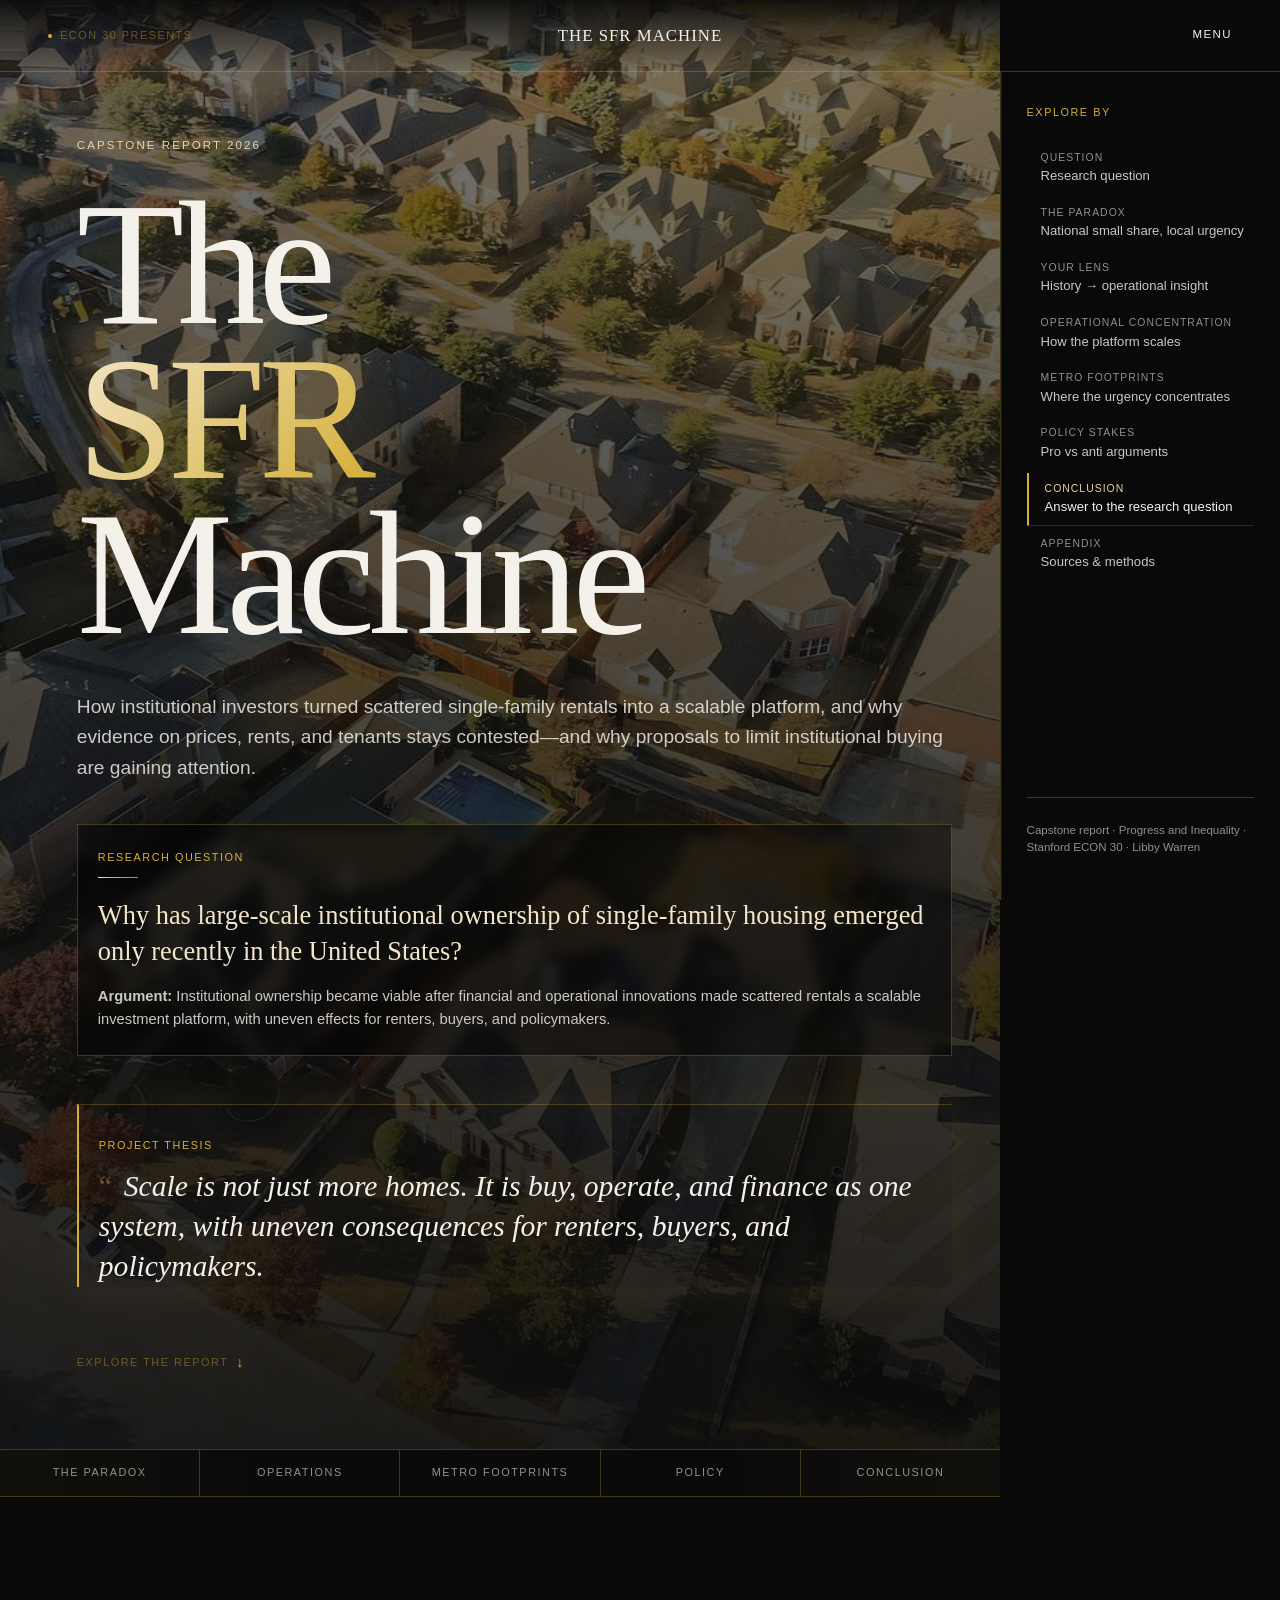
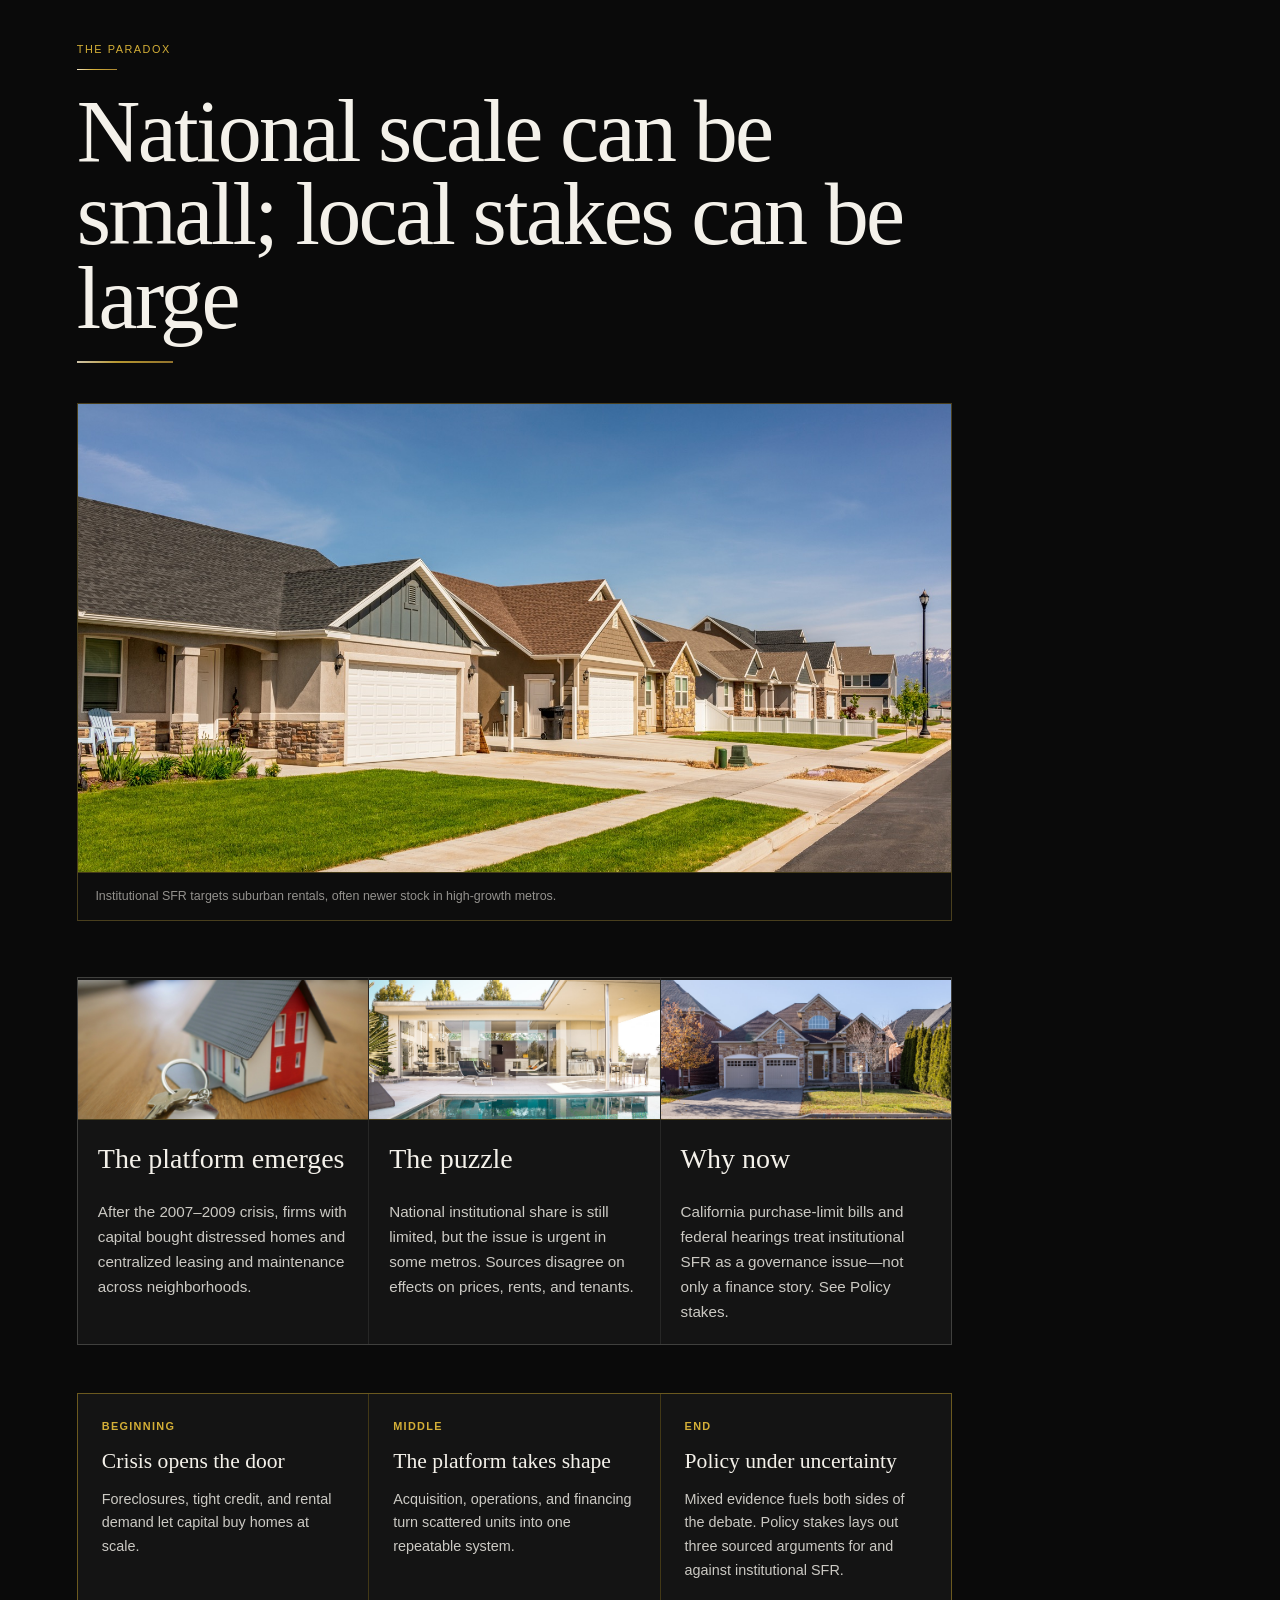
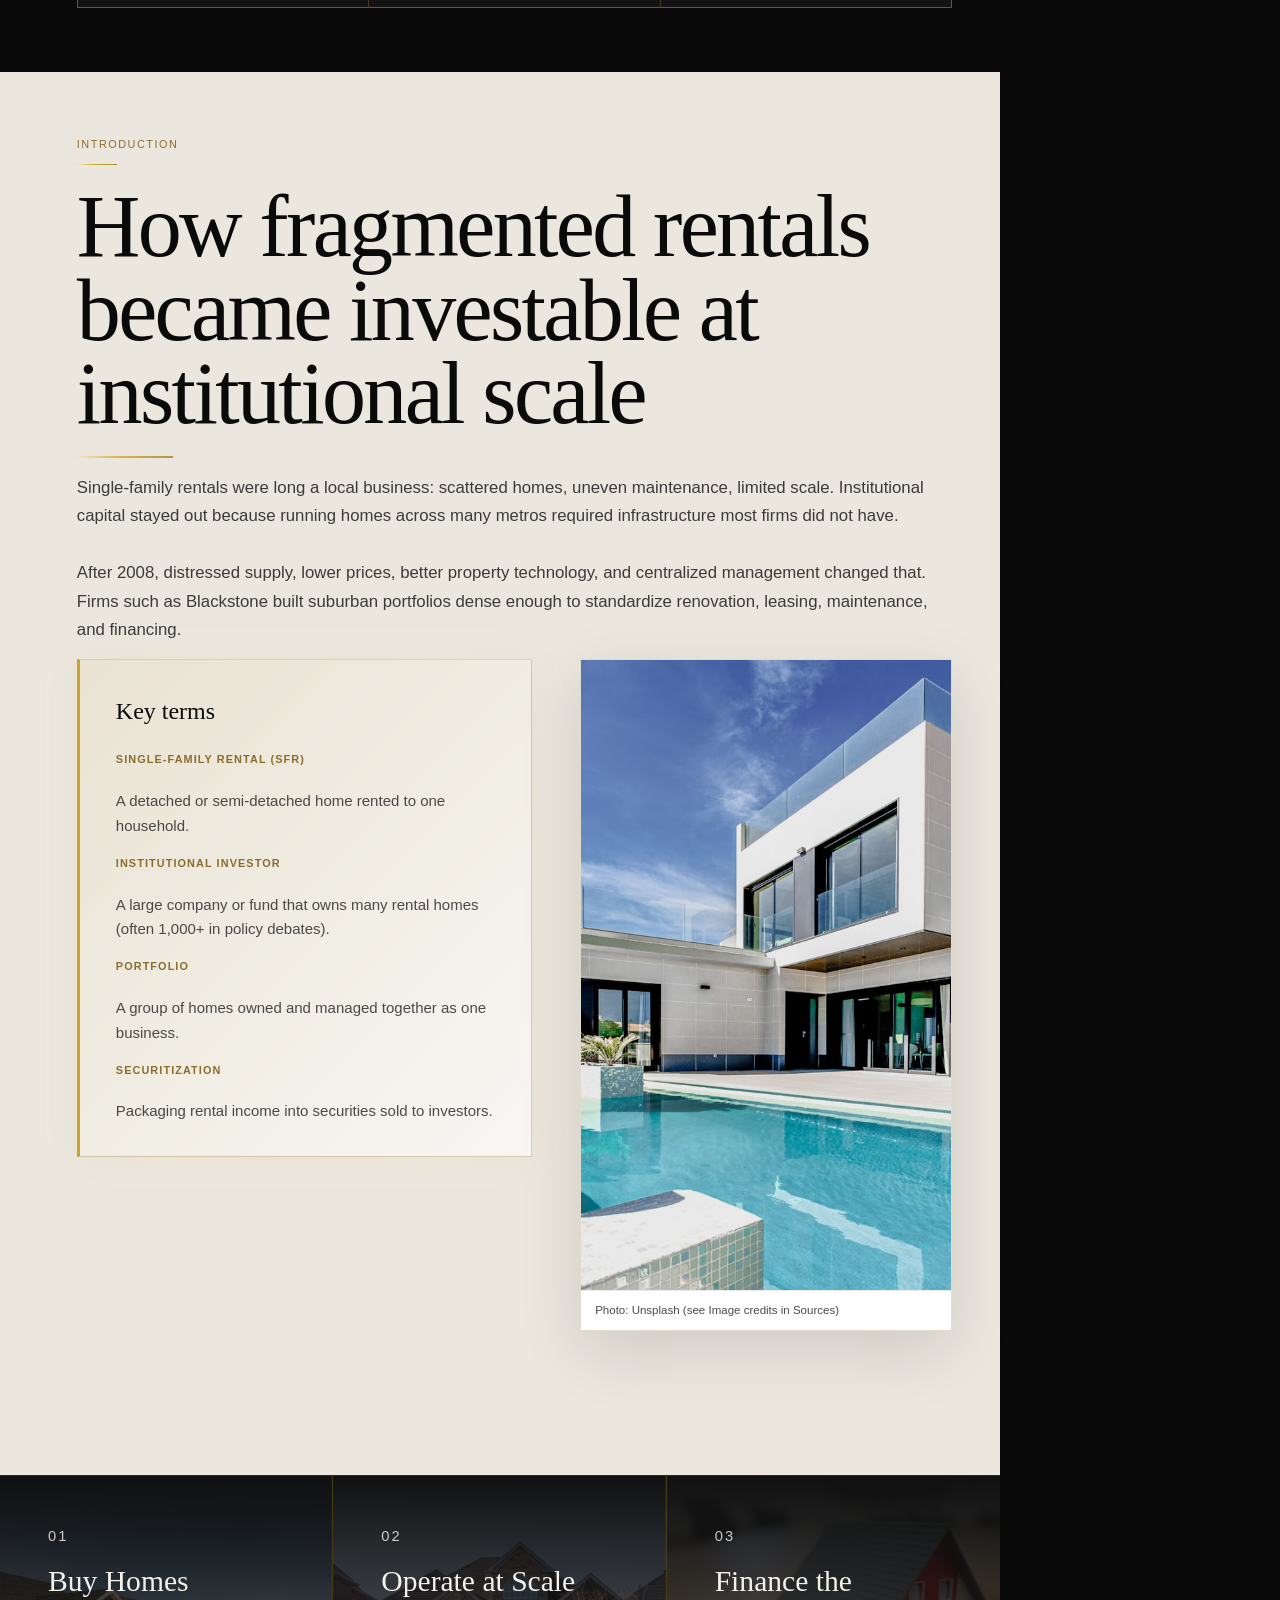
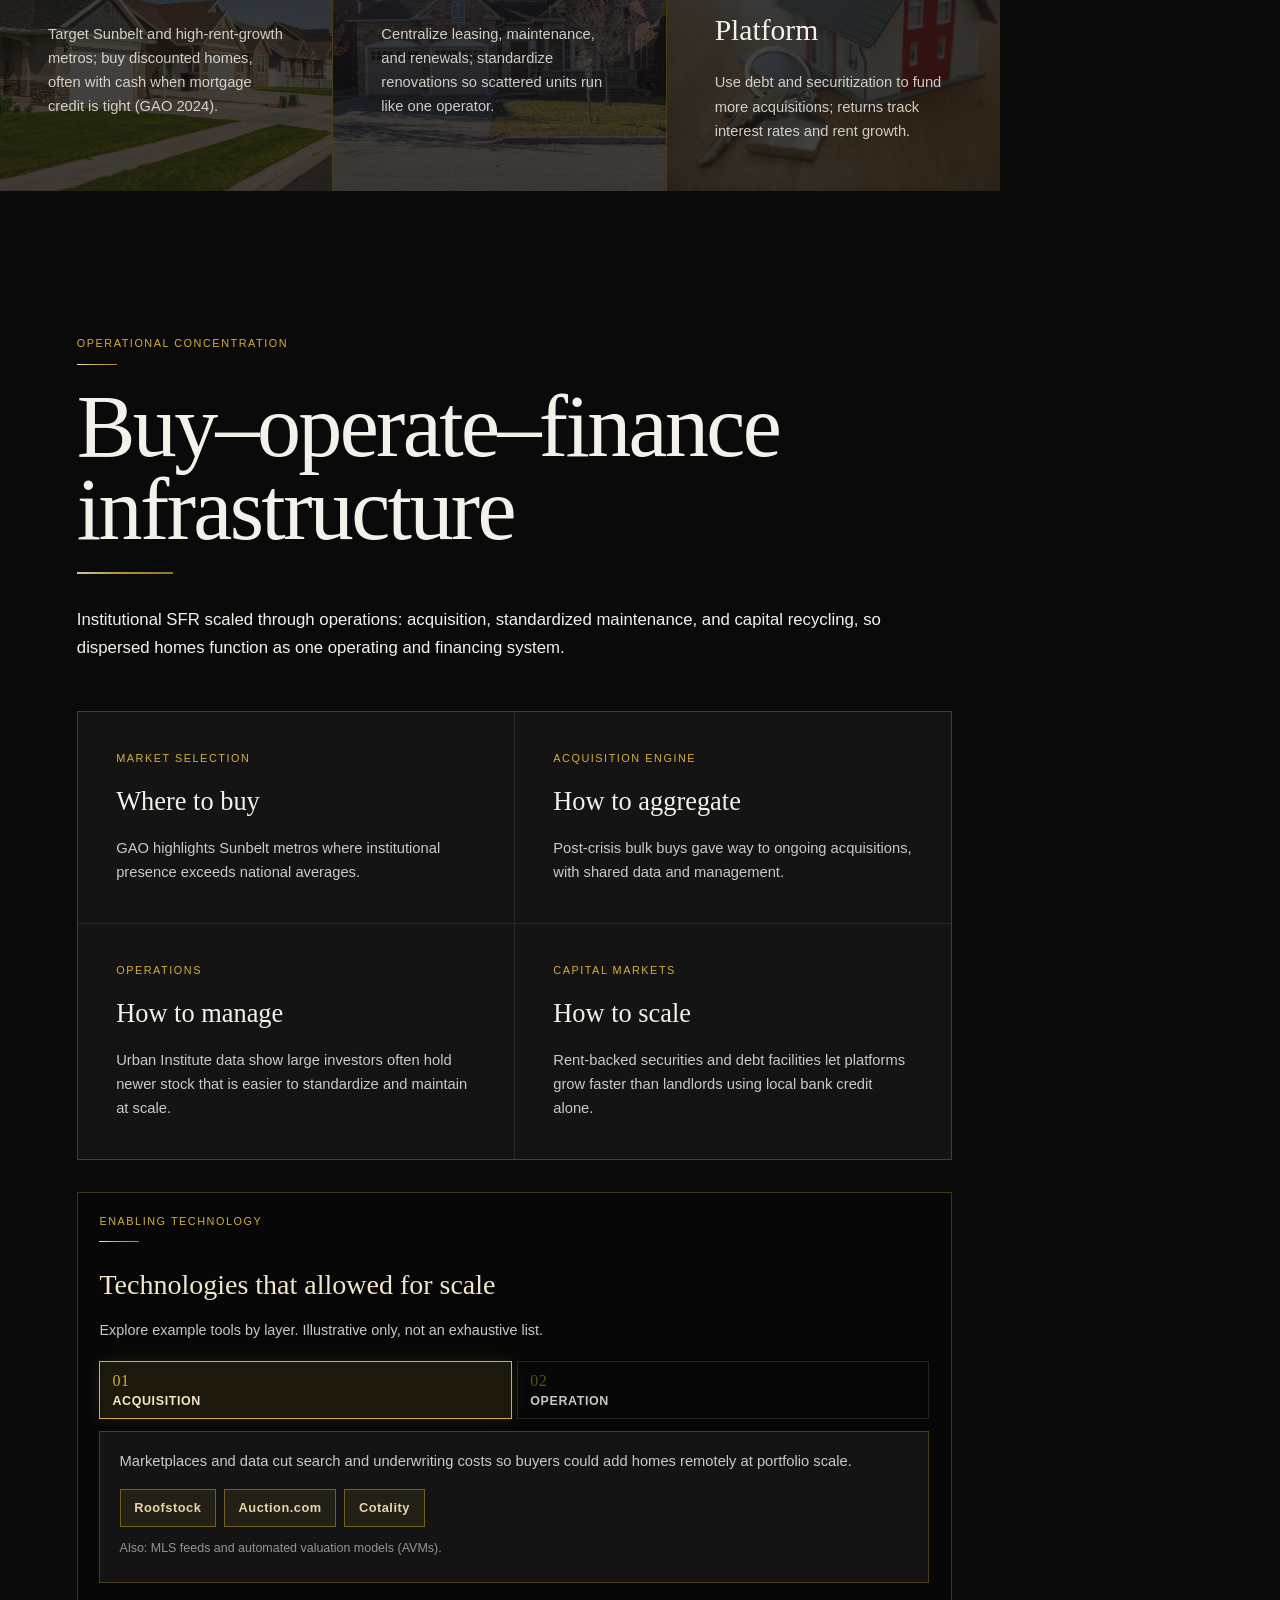
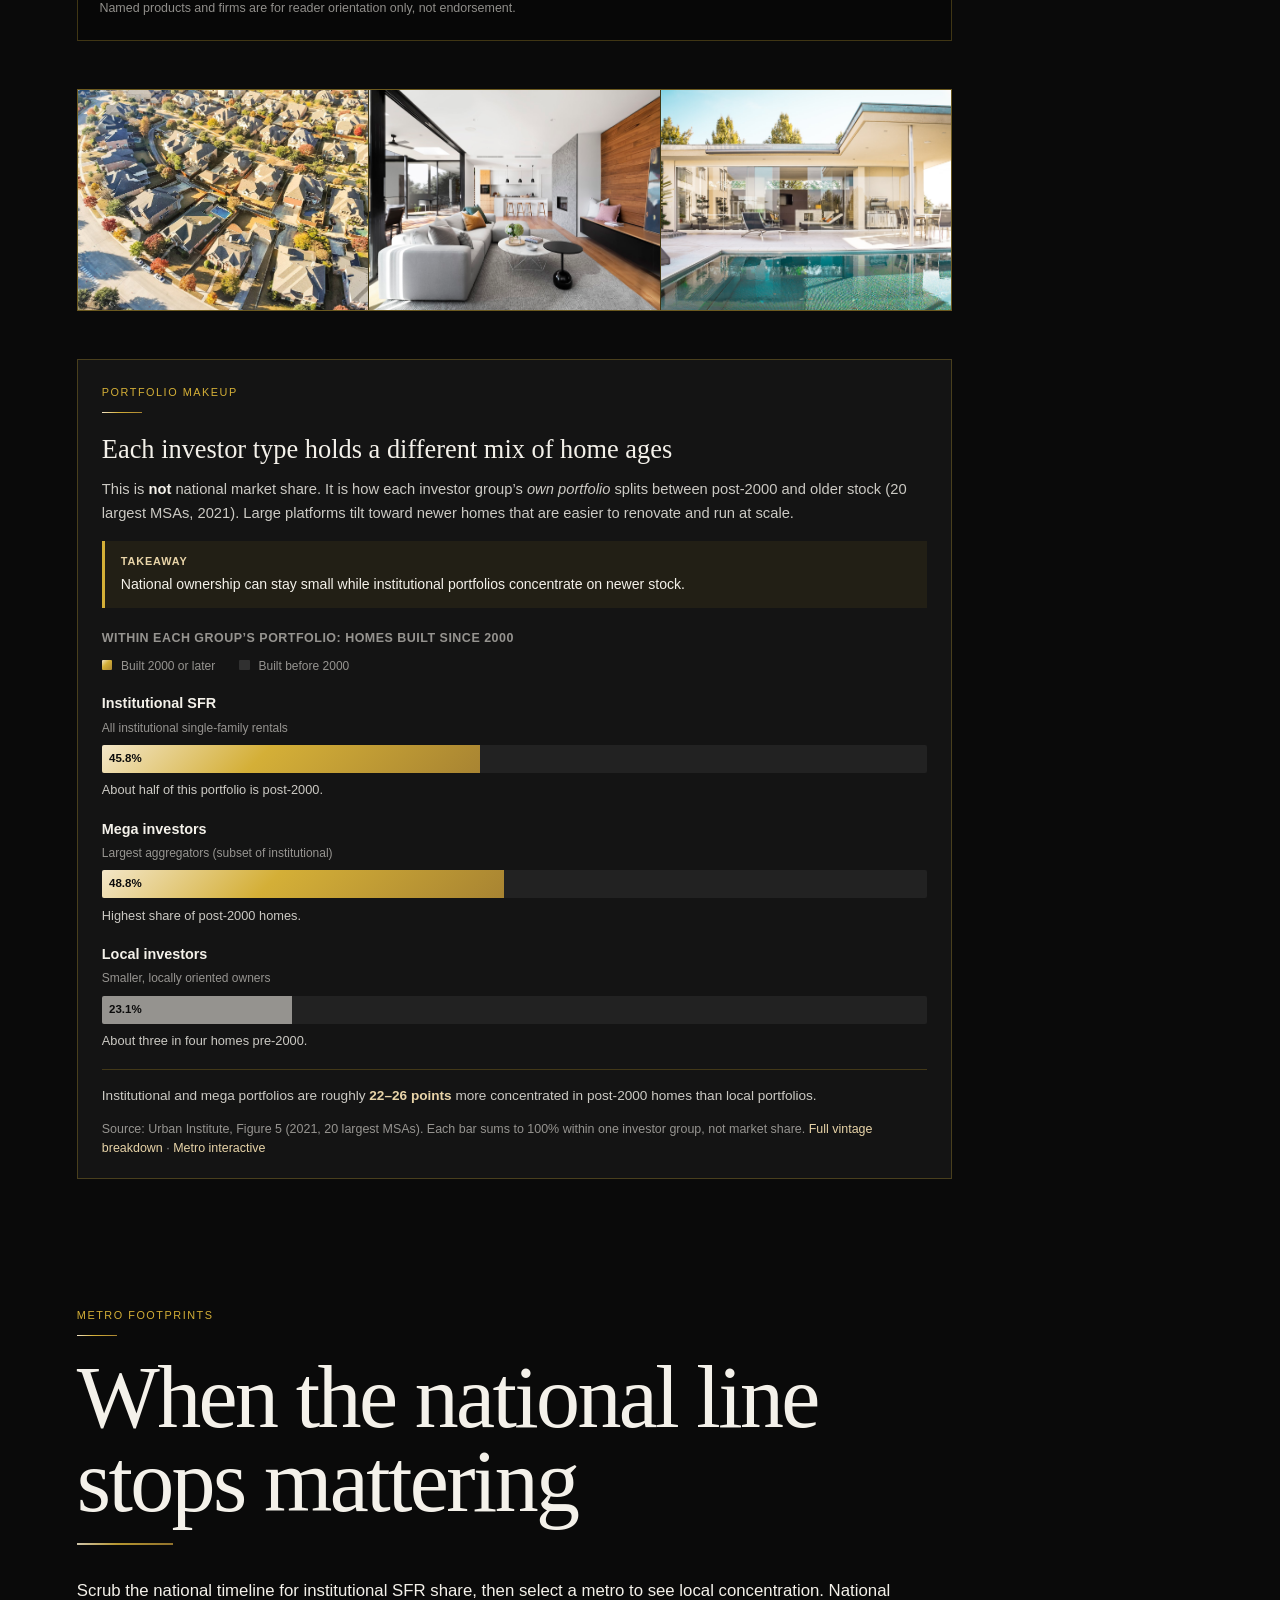
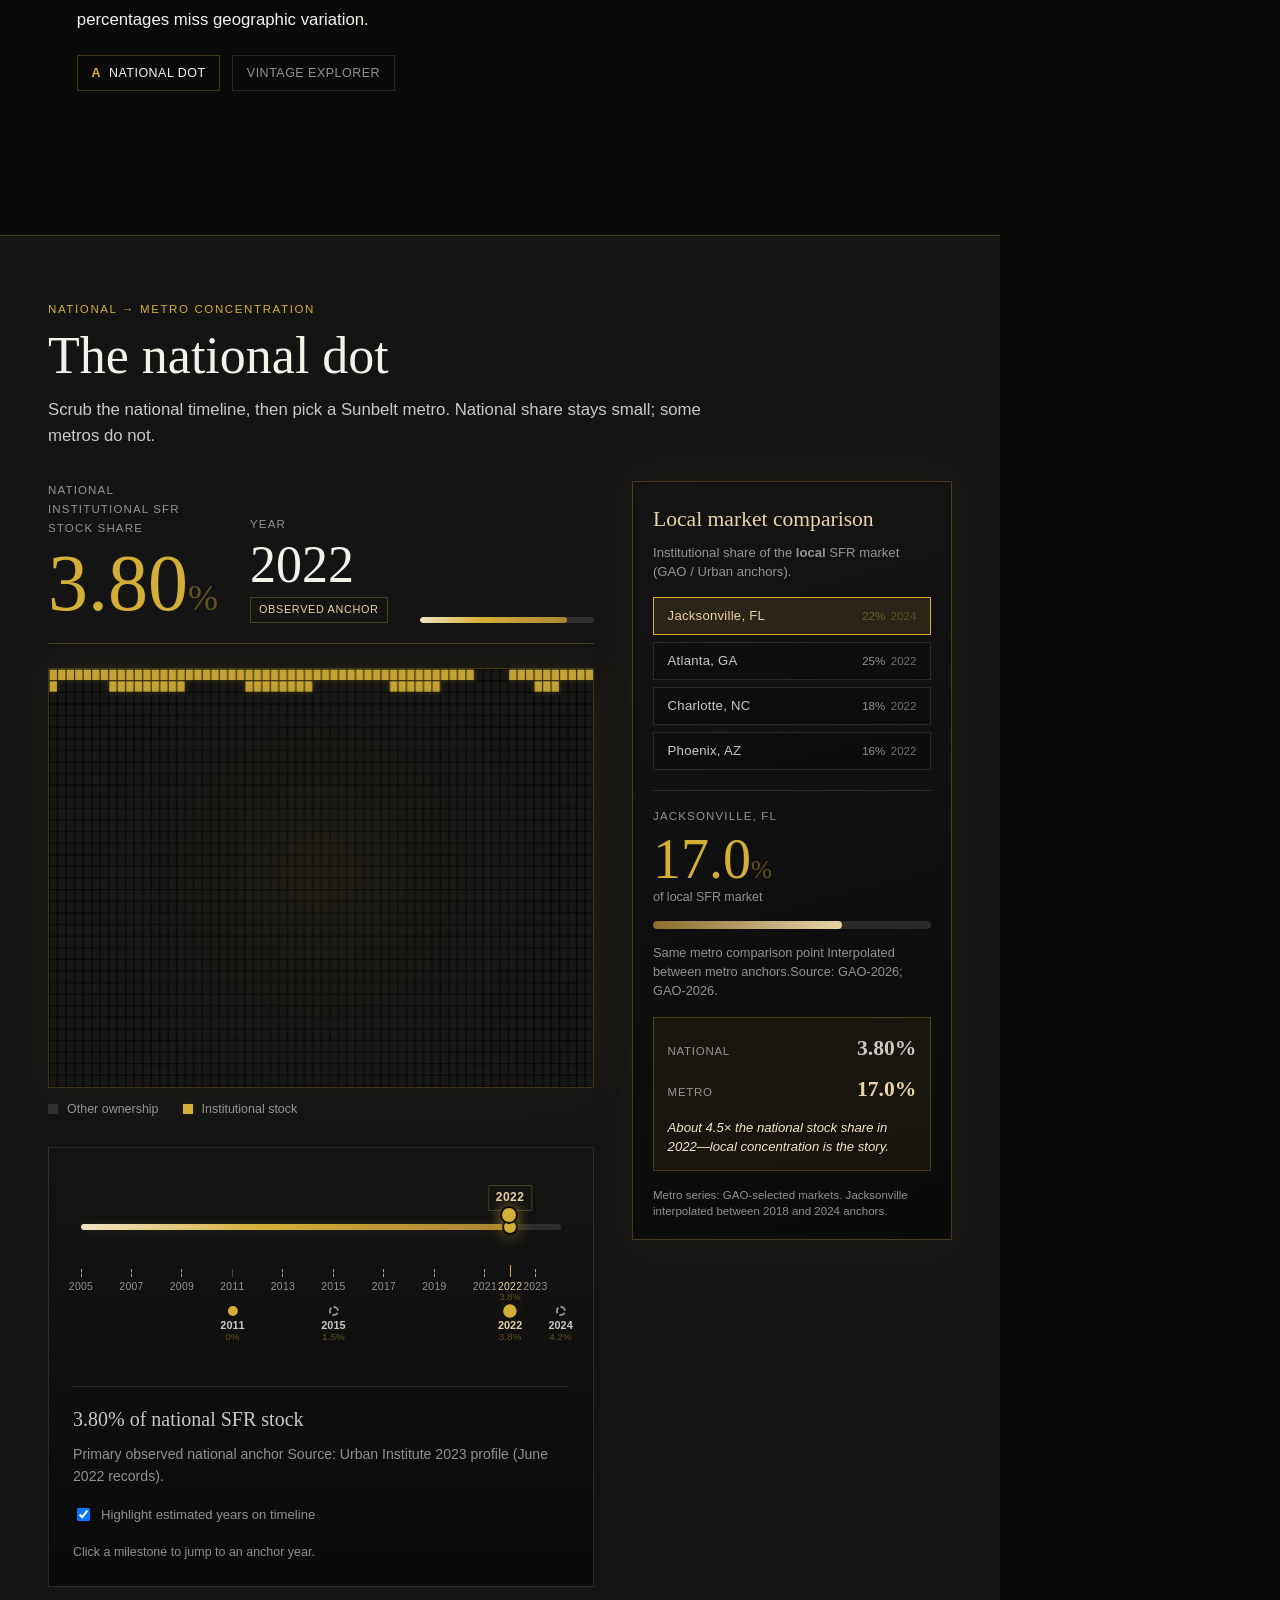
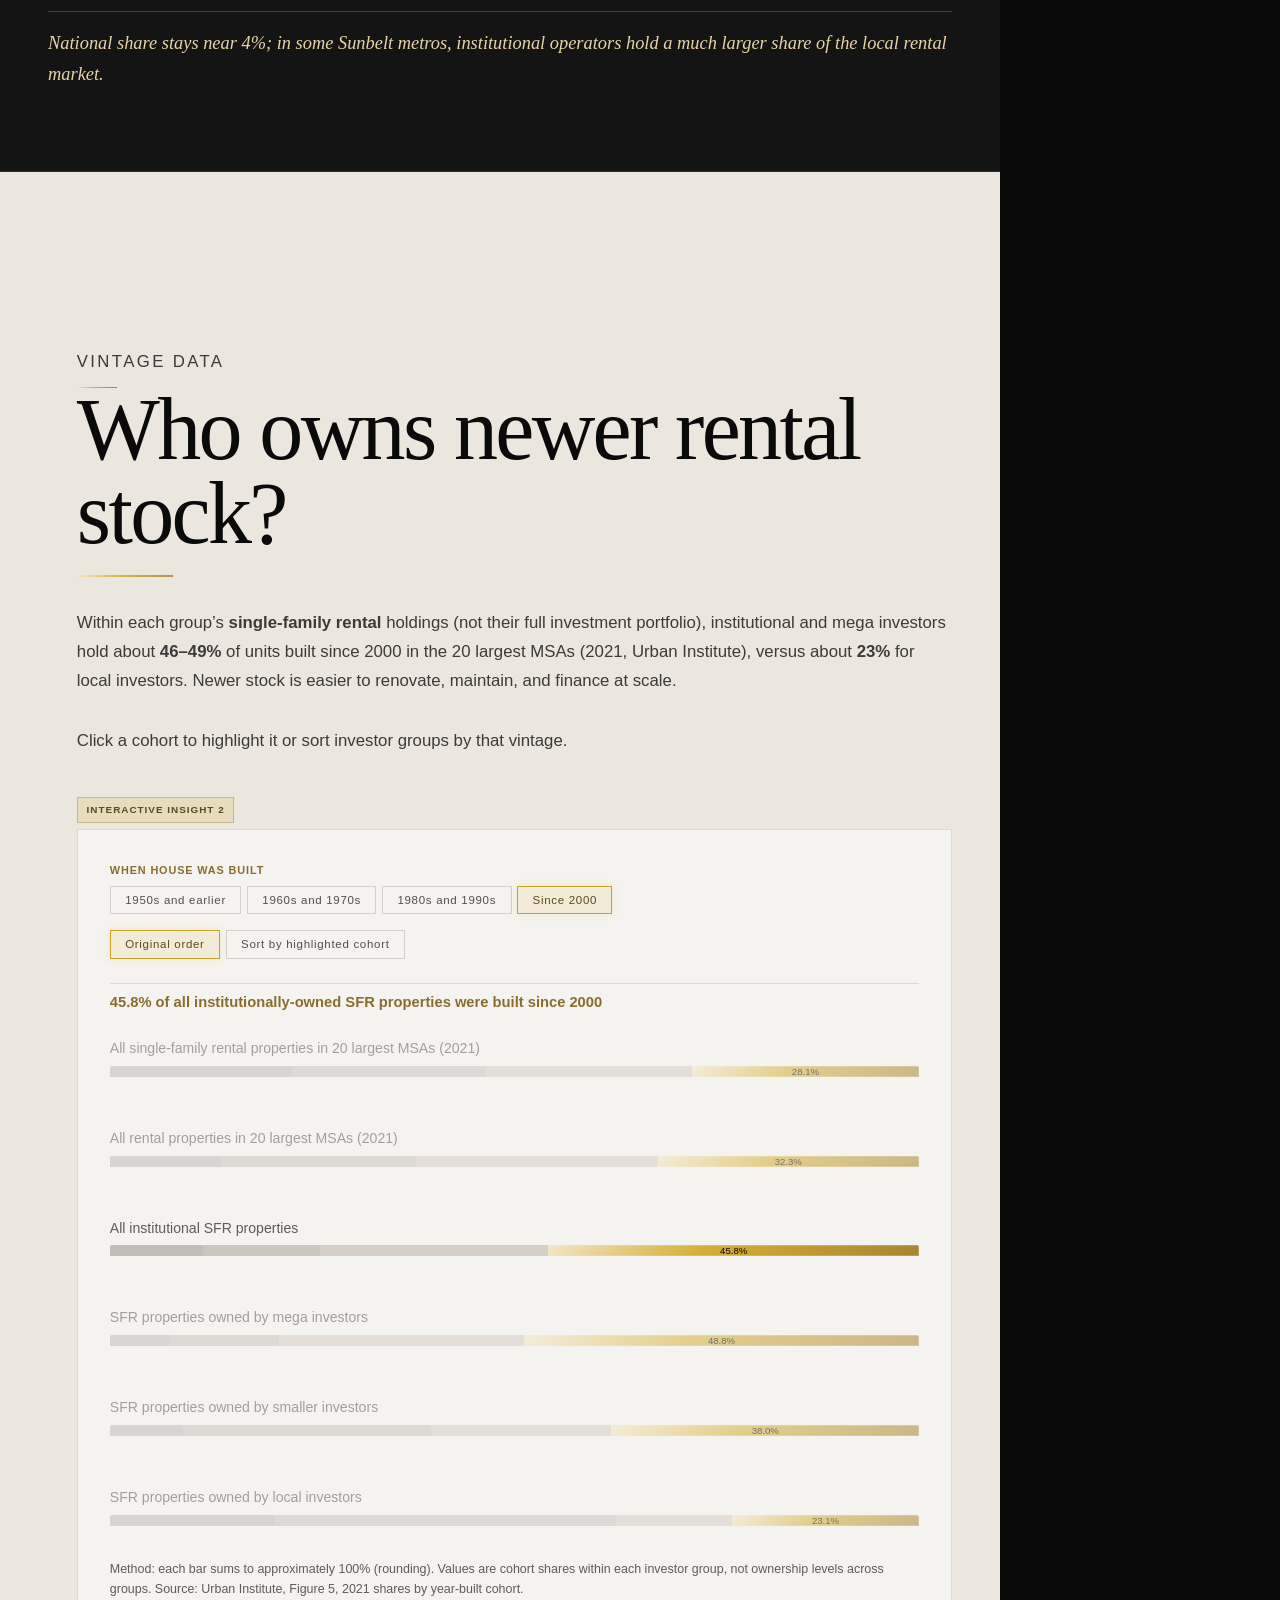
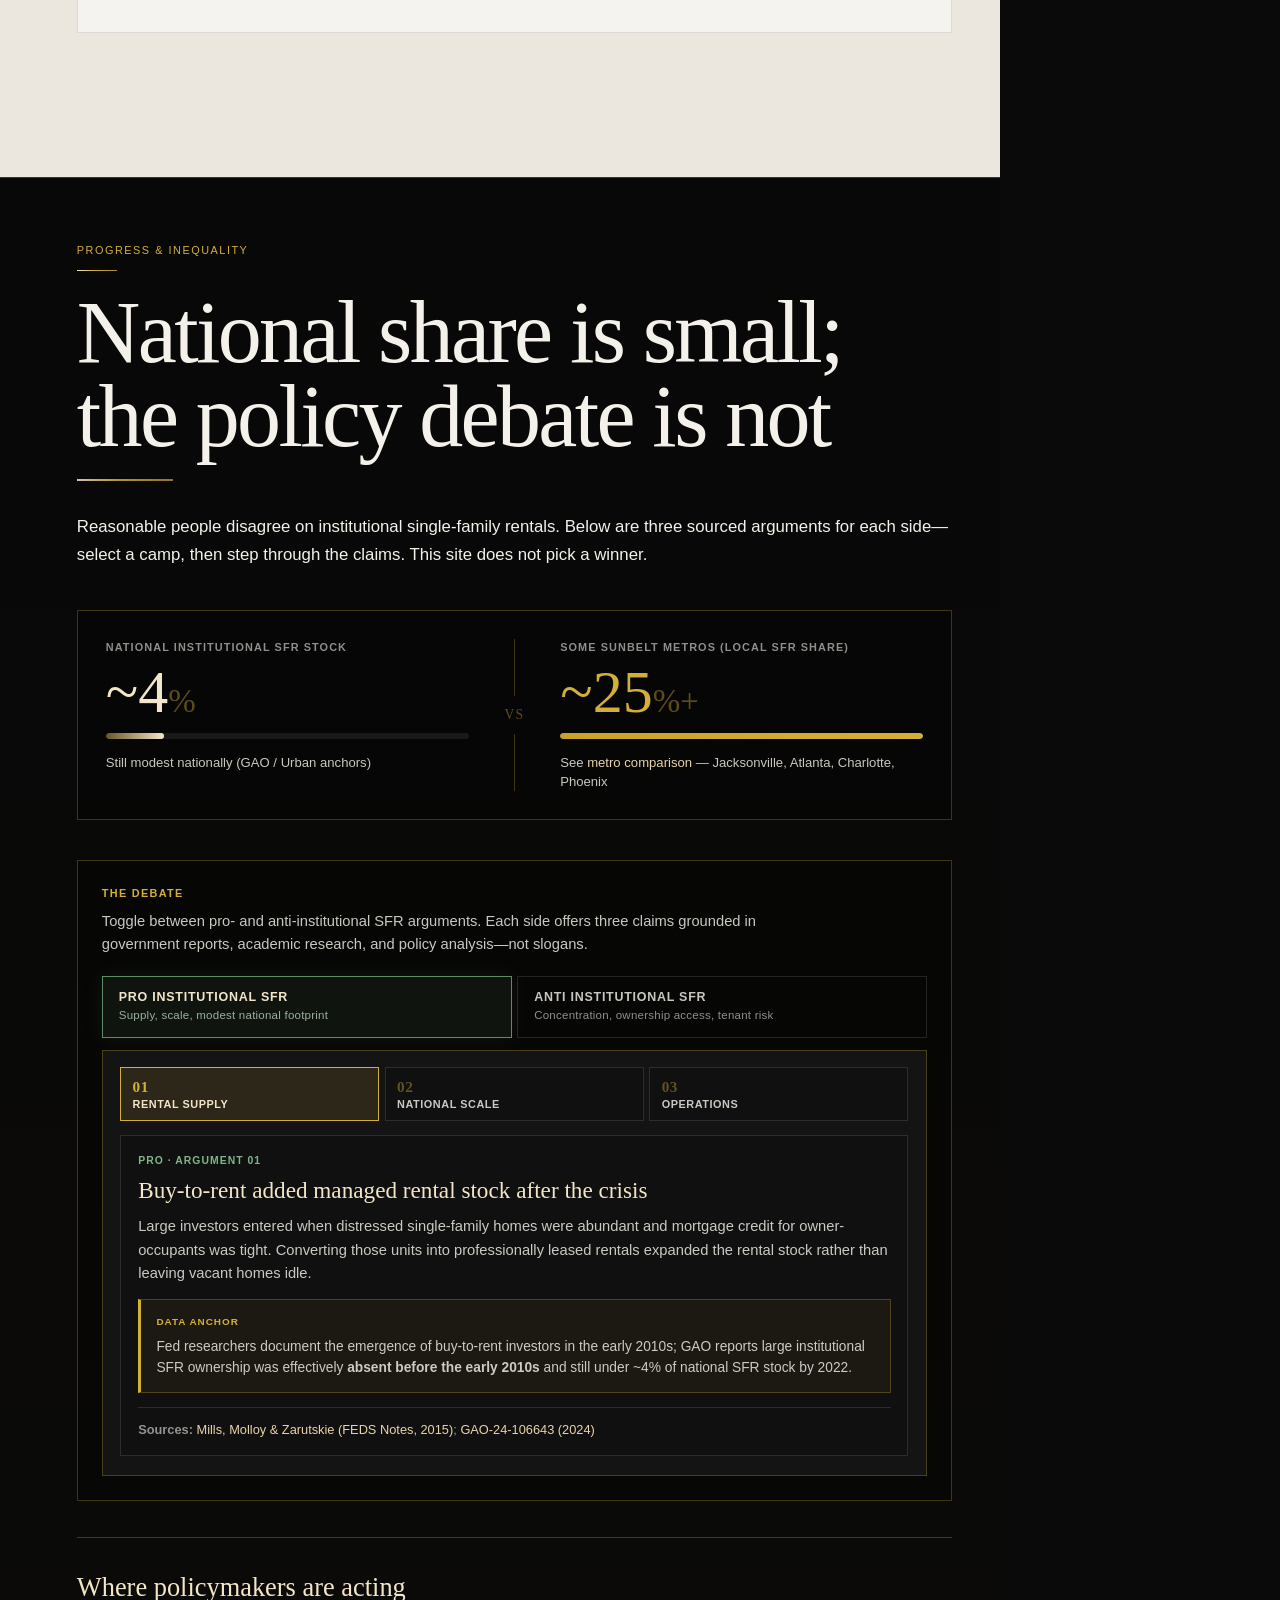
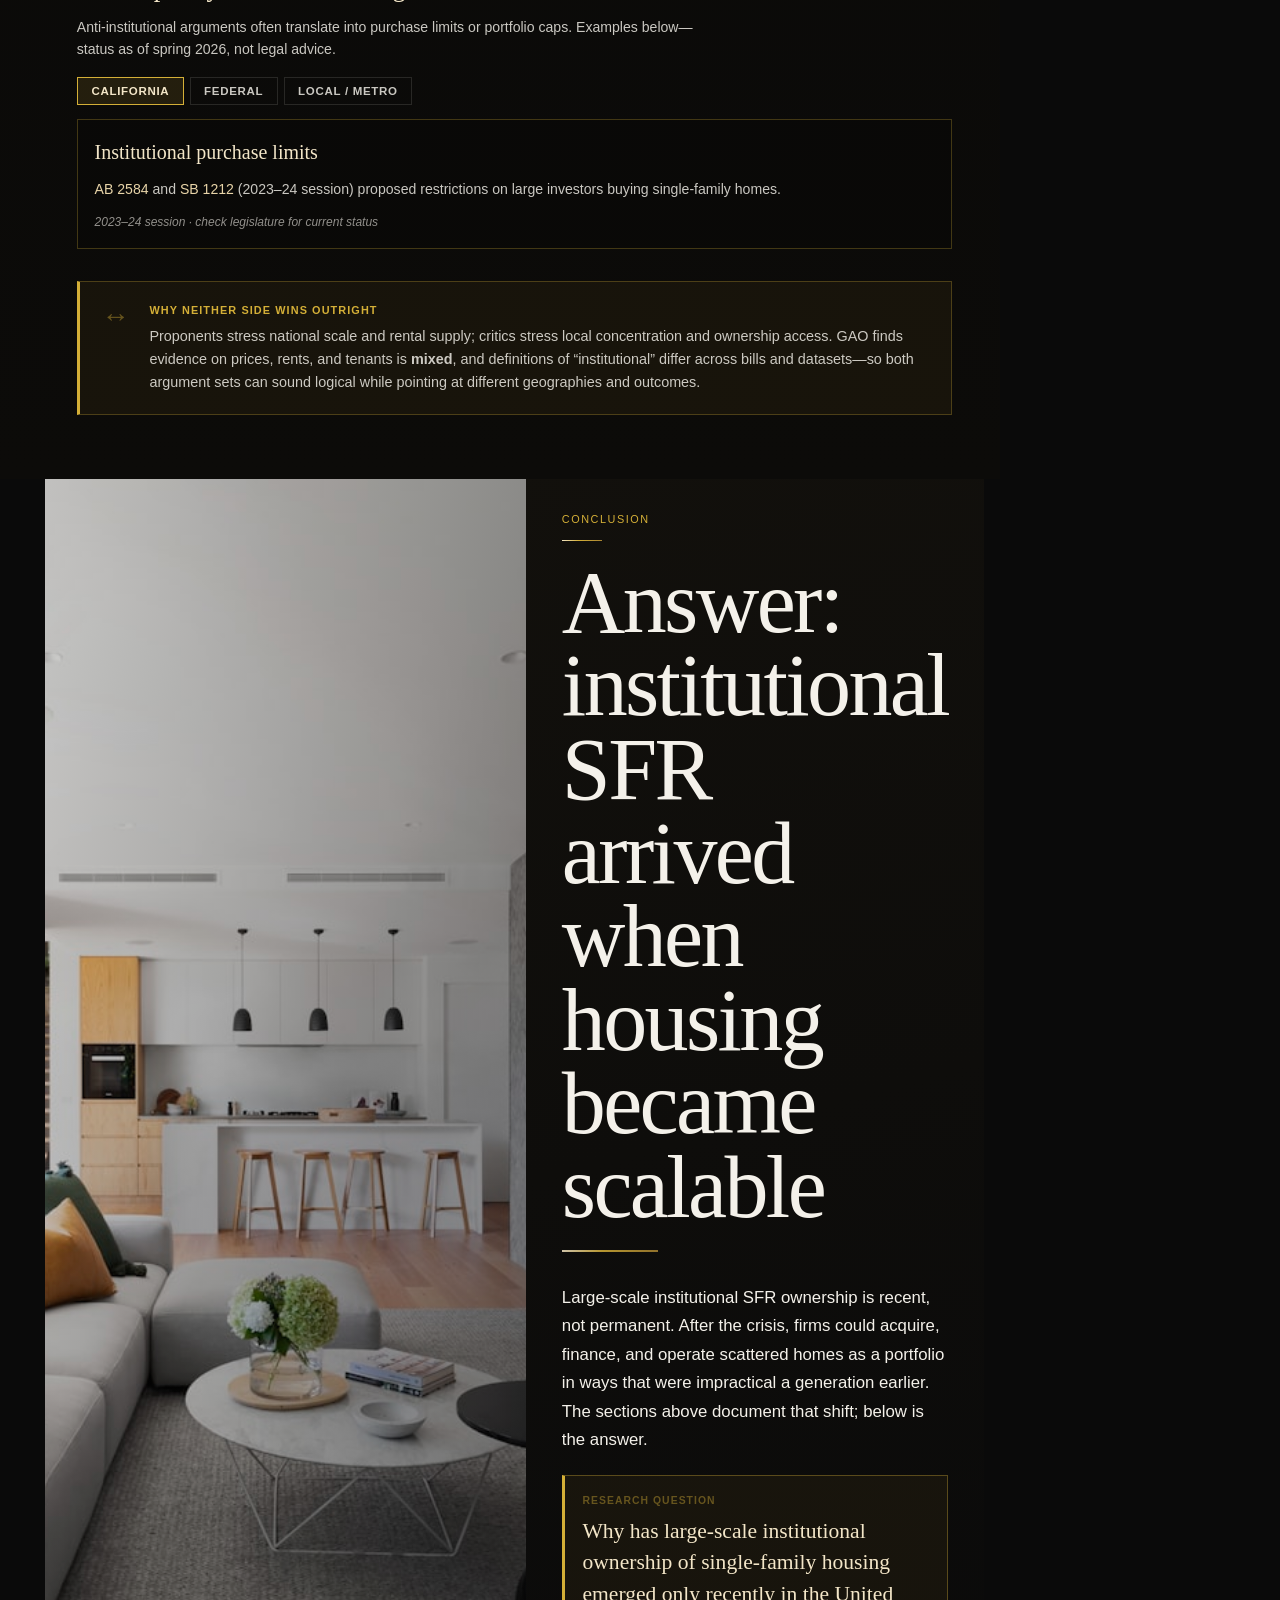
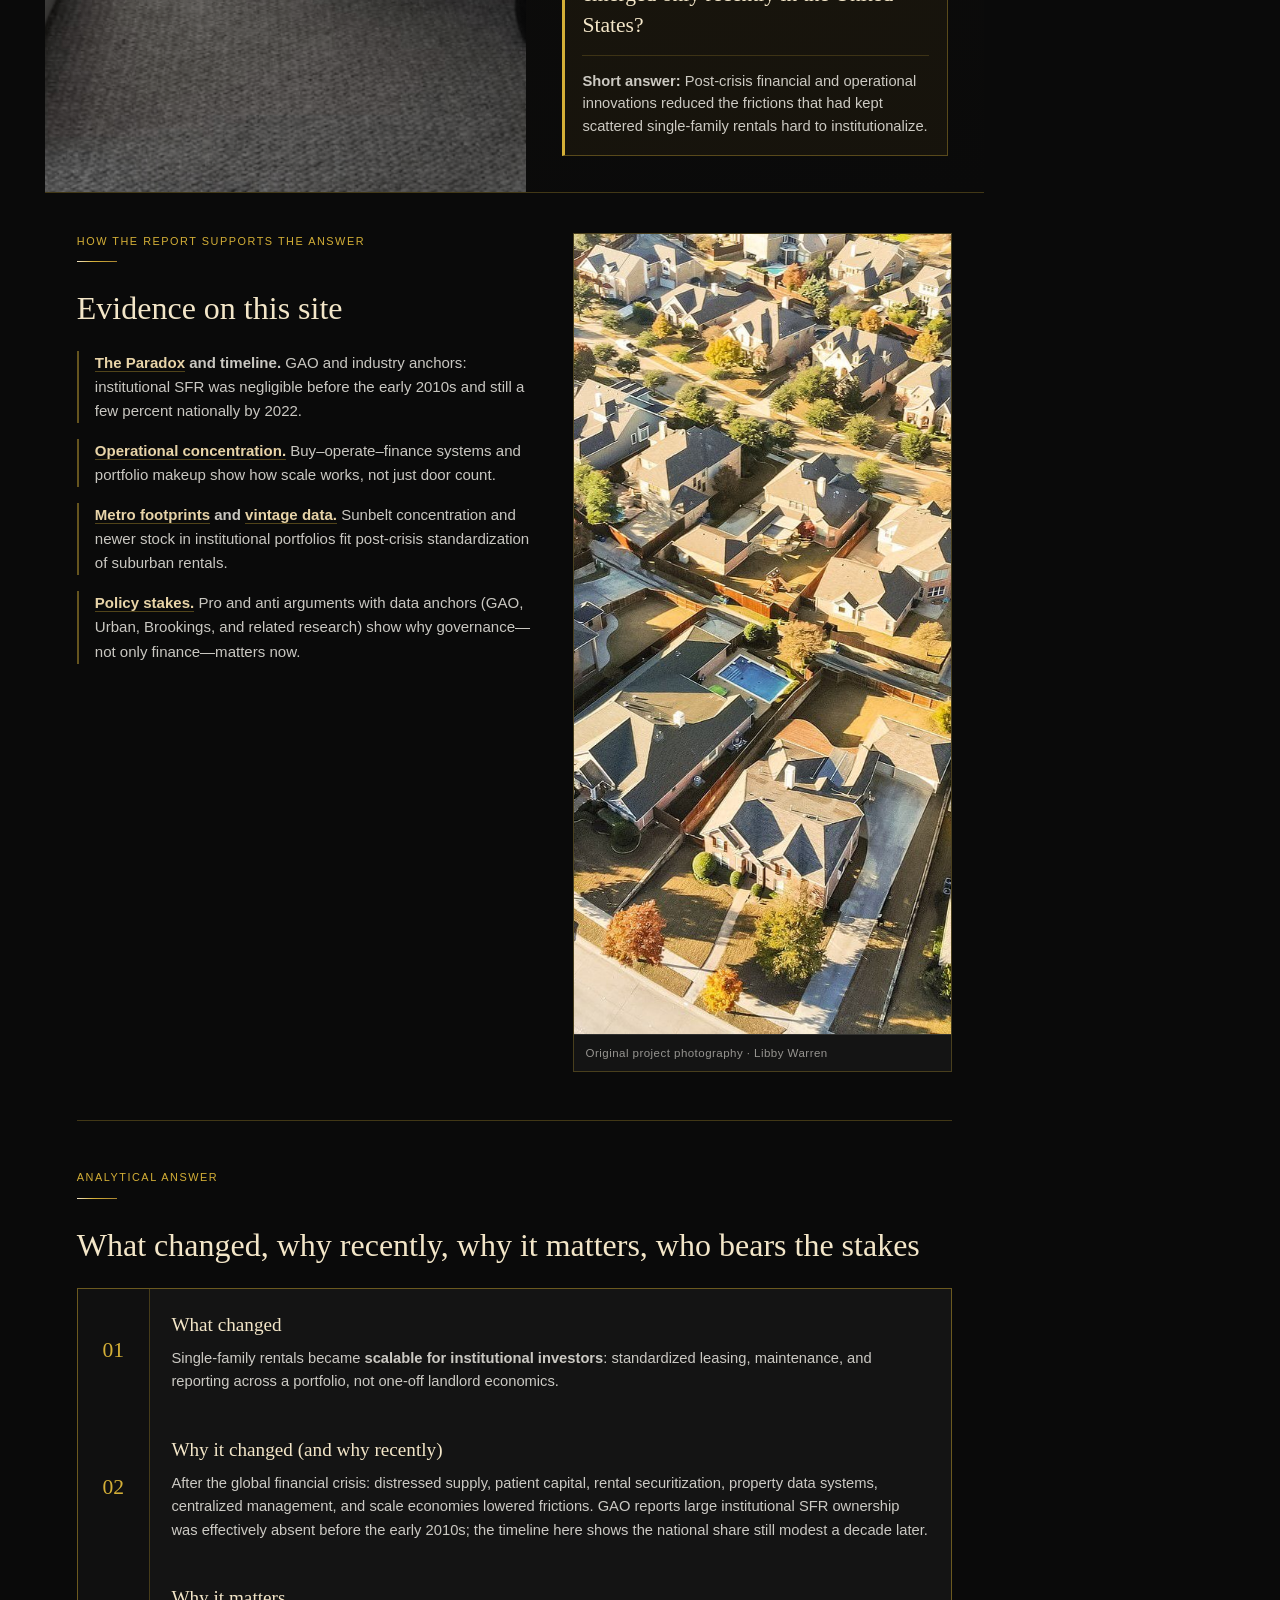
==== commit b7f286b7: "Reframe policy section as dynamic pro vs anti debate Three sourced arguments per side with data anch" ====
--- a/site/index.html
+++ b/site/index.html
@@ -27,7 +27,7 @@
           <li><a href="#mission"><span>Your lens</span>History → operational insight</a></li>
           <li><a href="#platform"><span>Operational Concentration</span>How the platform scales</a></li>
           <li><a href="#interactives"><span>Metro Footprints</span>Where the urgency concentrates</a></li>
-          <li><a href="#policy"><span>Policy stakes</span>Limits, tradeoffs, definitions</a></li>
+          <li><a href="#policy"><span>Policy stakes</span>Pro vs anti arguments</a></li>
           <li><a href="#conclusion"><span>Conclusion</span>Answer to the research question</a></li>
           <li><a href="#sources"><span>Appendix</span>Sources &amp; methods</a></li>
         </ul>
@@ -150,8 +150,8 @@
             <span class="arc-label">End</span>
             <h3>Policy under uncertainty</h3>
             <p>
-              Mixed evidence points to tradeoffs: purchase limits, portfolio caps, transparency, or tenant
-              rules—not slogans. <a href="#policy">Policy stakes</a> maps who may gain or lose ground.
+              Mixed evidence fuels both sides of the debate. <a href="#policy">Policy stakes</a> lays out three
+              sourced arguments for and against institutional SFR.
             </p>
           </article>
         </div>
@@ -642,9 +642,8 @@
         <p class="eyebrow">Progress &amp; inequality</p>
         <h2 id="policy-title" class="panel-title">National share is small; the policy debate is not</h2>
         <p class="panel-intro">
-          Institutional SFR stock remains a few percent nationally, but in some Sunbelt metros large operators
-          hold a much larger <strong>local</strong> share. That gap helps explain purchase-limit and portfolio-cap
-          proposals—even while GAO finds mixed evidence on prices, rents, and tenants.
+          Reasonable people disagree on institutional single-family rentals. Below are three sourced arguments
+          for each side—select a camp, then step through the claims. This site does not pick a winner.
         </p>
 
         <div class="policy-gap" aria-label="National versus local institutional share">
@@ -675,414 +674,279 @@
 
         <div class="policy-explorer" data-policy-explorer aria-labelledby="policy-explorer-heading">
           <div class="policy-explorer__head">
-            <p class="policy-explorer__eyebrow" id="policy-explorer-heading">Interactive policy map</p>
+            <p class="policy-explorer__eyebrow" id="policy-explorer-heading">The debate</p>
             <p class="policy-explorer__lead">
-              No net good-or-bad verdict—select a view to compare stakeholder tradeoffs, policy tools, and
-              live proposal examples.
-            </p>
-          </div>
-
-          <div class="policy-explorer-tabs" role="tablist" aria-label="Policy views">
+              Toggle between pro- and anti-institutional SFR arguments. Each side offers three claims grounded in
+              government reports, academic research, and policy analysis—not slogans.
+            </p>
+          </div>
+
+          <div class="policy-debate-sides" role="tablist" aria-label="Pro or anti institutional SFR">
             <button
               type="button"
-              class="policy-explorer-tab is-active"
+              class="policy-debate-side is-active policy-debate-side--pro"
               role="tab"
-              id="policy-tab-stakes"
+              id="debate-tab-pro"
               aria-selected="true"
-              aria-controls="policy-panel-stakes"
-              data-policy-tab="stakes"
+              aria-controls="debate-panel-pro"
+              data-debate-side="pro"
             >
-              <span class="policy-explorer-tab__num">01</span>
-              Stakeholders
+              <span class="policy-debate-side__label">Pro institutional SFR</span>
+              <span class="policy-debate-side__hint">Supply, scale, modest national footprint</span>
             </button>
             <button
               type="button"
-              class="policy-explorer-tab"
+              class="policy-debate-side policy-debate-side--anti"
               role="tab"
-              id="policy-tab-tools"
+              id="debate-tab-anti"
               aria-selected="false"
-              aria-controls="policy-panel-tools"
-              data-policy-tab="tools"
+              aria-controls="debate-panel-anti"
+              data-debate-side="anti"
               tabindex="-1"
             >
-              <span class="policy-explorer-tab__num">02</span>
-              Policy tools
+              <span class="policy-debate-side__label">Anti institutional SFR</span>
+              <span class="policy-debate-side__hint">Concentration, ownership access, tenant risk</span>
             </button>
-            <button
-              type="button"
-              class="policy-explorer-tab"
-              role="tab"
-              id="policy-tab-proposals"
-              aria-selected="false"
-              aria-controls="policy-panel-proposals"
-              data-policy-tab="proposals"
-              tabindex="-1"
+          </div>
+
+          <div class="policy-explorer-stage policy-debate-stage">
+            <div
+              class="policy-debate-panel is-active"
+              role="tabpanel"
+              id="debate-panel-pro"
+              aria-labelledby="debate-tab-pro"
+              data-debate-side-panel="pro"
             >
-              <span class="policy-explorer-tab__num">03</span>
-              Proposals
-            </button>
-          </div>
-
-          <div class="policy-explorer-stage">
+              <div class="policy-arg-nav" role="tablist" aria-label="Pro arguments">
+                <button type="button" class="policy-arg-btn is-active" role="tab" aria-selected="true" data-debate-arg="1" id="pro-arg-tab-1" aria-controls="pro-arg-panel-1">
+                  <span class="policy-arg-btn__num">01</span> Rental supply
+                </button>
+                <button type="button" class="policy-arg-btn" role="tab" aria-selected="false" data-debate-arg="2" id="pro-arg-tab-2" aria-controls="pro-arg-panel-2" tabindex="-1">
+                  <span class="policy-arg-btn__num">02</span> National scale
+                </button>
+                <button type="button" class="policy-arg-btn" role="tab" aria-selected="false" data-debate-arg="3" id="pro-arg-tab-3" aria-controls="pro-arg-panel-3" tabindex="-1">
+                  <span class="policy-arg-btn__num">03</span> Operations
+                </button>
+              </div>
+              <div class="policy-arg-stage">
+                <article class="policy-arg-detail is-active" role="tabpanel" id="pro-arg-panel-1" aria-labelledby="pro-arg-tab-1" data-debate-arg-panel="1">
+                  <p class="policy-arg-detail__tag policy-arg-detail__tag--pro">Pro · Argument 01</p>
+                  <h4 class="policy-arg-detail__title">Buy-to-rent added managed rental stock after the crisis</h4>
+                  <p class="policy-arg-detail__claim">
+                    Large investors entered when distressed single-family homes were abundant and mortgage credit
+                    for owner-occupants was tight. Converting those units into professionally leased rentals
+                    expanded the rental stock rather than leaving vacant homes idle.
+                  </p>
+                  <div class="policy-arg-detail__data">
+                    <p class="policy-arg-detail__data-label">Data anchor</p>
+                    <p>
+                      Fed researchers document the emergence of buy-to-rent investors in the early 2010s; GAO reports
+                      large institutional SFR ownership was effectively <strong>absent before the early 2010s</strong>
+                      and still under ~4% of national SFR stock by 2022.
+                    </p>
+                  </div>
+                  <p class="policy-arg-detail__source">
+                    <strong>Sources:</strong>
+                    <a href="https://www.federalreserve.gov/econres/notes/feds-notes/the-emergence-of-buy-to-rent-investors-in-the-single-family-rental-market-20150902.html" target="_blank" rel="noopener noreferrer">Mills, Molloy &amp; Zarutskie (FEDS Notes, 2015)</a>;
+                    <a href="https://www.gao.gov/products/gao-24-106643" target="_blank" rel="noopener noreferrer">GAO-24-106643 (2024)</a>
+                  </p>
+                </article>
+                <article class="policy-arg-detail" role="tabpanel" id="pro-arg-panel-2" aria-labelledby="pro-arg-tab-2" data-debate-arg-panel="2" hidden>
+                  <p class="policy-arg-detail__tag policy-arg-detail__tag--pro">Pro · Argument 02</p>
+                  <h4 class="policy-arg-detail__title">National footprint is too small to be the main affordability driver</h4>
+                  <p class="policy-arg-detail__claim">
+                    Even after a decade of growth, institutional operators hold only a few percent of U.S.
+                    single-family rental stock. Critics of broad purchase bans argue that supply, zoning, and
+                    interest rates matter more—and that shutting out large landlords could shrink rental options.
+                  </p>
+                  <div class="policy-arg-detail__data">
+                    <p class="policy-arg-detail__data-label">Data anchor</p>
+                    <p>
+                      Urban Institute estimates ~<strong>574,000</strong> institutional SFR units (~<strong>3.8%</strong>
+                      of ~15.1M one-unit rentals) in 2022. Brookings cautions that banning institutional buyers is
+                      unlikely to fix affordability and may backfire on rental supply.
+                    </p>
+                  </div>
+                  <p class="policy-arg-detail__source">
+                    <strong>Sources:</strong>
+                    <a href="https://www.urban.org/research/publication/profile-institutional-single-family-rental-housing-market" target="_blank" rel="noopener noreferrer">Urban Institute (2023 profile)</a>;
+                    <a href="https://www.brookings.edu/articles/banning-institutional-investors-from-buying-single-family-homes-would-be-a-mistake/" target="_blank" rel="noopener noreferrer">Gyourko, Brookings (2026)</a>
+                  </p>
+                </article>
+                <article class="policy-arg-detail" role="tabpanel" id="pro-arg-panel-3" aria-labelledby="pro-arg-tab-3" data-debate-arg-panel="3" hidden>
+                  <p class="policy-arg-detail__tag policy-arg-detail__tag--pro">Pro · Argument 03</p>
+                  <h4 class="policy-arg-detail__title">Portfolio operations can standardize management</h4>
+                  <p class="policy-arg-detail__claim">
+                    Institutional platforms centralize leasing, maintenance, and reporting across scattered homes—
+                    functions that small landlords often struggle to perform consistently at scale. Proponents argue
+                    this professionalization can improve housing quality where execution is strong.
+                  </p>
+                  <div class="policy-arg-detail__data">
+                    <p class="policy-arg-detail__data-label">Data anchor</p>
+                    <p>
+                      Urban Institute profiles centralized acquisition and property-management systems; GAO notes
+                      tenant outcomes are <strong>mixed and understudied</strong>, but the operating model is built
+                      for repeatable buy–renovate–lease–maintain workflows across metros.
+                    </p>
+                  </div>
+                  <p class="policy-arg-detail__source">
+                    <strong>Sources:</strong>
+                    <a href="https://www.urban.org/research/publication/profile-institutional-single-family-rental-housing-market" target="_blank" rel="noopener noreferrer">Goodman et al., Urban Institute (2023)</a>;
+                    <a href="https://www.gao.gov/products/gao-24-106643" target="_blank" rel="noopener noreferrer">GAO-24-106643 (2024)</a>
+                  </p>
+                </article>
+              </div>
+            </div>
+
             <div
-              class="policy-explorer-panel is-active"
+              class="policy-debate-panel"
               role="tabpanel"
-              id="policy-panel-stakes"
-              aria-labelledby="policy-tab-stakes"
-              data-policy-panel="stakes"
-            >
-              <div class="policy-stakes">
-                <div class="policy-stake-nav" role="tablist" aria-label="Stakeholder groups">
-                  <button
-                    type="button"
-                    class="policy-stake-btn is-active"
-                    role="tab"
-                    aria-selected="true"
-                    data-stake="renters"
-                    id="stake-tab-renters"
-                    aria-controls="stake-panel-renters"
-                  >
-                    Renters
-                  </button>
-                  <button
-                    type="button"
-                    class="policy-stake-btn"
-                    role="tab"
-                    aria-selected="false"
-                    data-stake="buyers"
-                    id="stake-tab-buyers"
-                    aria-controls="stake-panel-buyers"
-                    tabindex="-1"
-                  >
-                    Buyers
-                  </button>
-                  <button
-                    type="button"
-                    class="policy-stake-btn"
-                    role="tab"
-                    aria-selected="false"
-                    data-stake="investors"
-                    id="stake-tab-investors"
-                    aria-controls="stake-panel-investors"
-                    tabindex="-1"
-                  >
-                    Investors
-                  </button>
-                  <button
-                    type="button"
-                    class="policy-stake-btn"
-                    role="tab"
-                    aria-selected="false"
-                    data-stake="small-landlords"
-                    id="stake-tab-small-landlords"
-                    aria-controls="stake-panel-small-landlords"
-                    tabindex="-1"
-                  >
-                    Small landlords
-                  </button>
-                </div>
-
-                <div class="policy-stake-stage">
-                  <article
-                    class="policy-stake-detail is-active"
-                    role="tabpanel"
-                    id="stake-panel-renters"
-                    aria-labelledby="stake-tab-renters"
-                    data-stake-panel="renters"
-                  >
-                    <div class="policy-stake-split">
-                      <div class="policy-stake-split__col policy-stake-split__col--gain">
-                        <p class="policy-stake-split__label">Possible benefits</p>
-                        <p>Standardized leasing and maintenance in some markets; professional management at scale.</p>
-                      </div>
-                      <div class="policy-stake-split__col policy-stake-split__col--harm">
-                        <p class="policy-stake-split__label">Possible harms</p>
-                        <p>Fees, renewal pressure, and eviction risk where tenant protections are weak.</p>
-                      </div>
-                    </div>
-                    <p class="policy-stake-evidence"><strong>Evidence:</strong> GAO (2024) — mixed on maintenance and fees.</p>
-                  </article>
-                  <article
-                    class="policy-stake-detail"
-                    role="tabpanel"
-                    id="stake-panel-buyers"
-                    aria-labelledby="stake-tab-buyers"
-                    data-stake-panel="buyers"
-                    hidden
-                  >
-                    <div class="policy-stake-split">
-                      <div class="policy-stake-split__col policy-stake-split__col--gain">
-                        <p class="policy-stake-split__label">Possible benefits</p>
-                        <p>More rental supply when investors hold formerly owner-occupied homes.</p>
-                      </div>
-                      <div class="policy-stake-split__col policy-stake-split__col--harm">
-                        <p class="policy-stake-split__label">Possible harms</p>
-                        <p>Competition for starter homes; local price pressure in tight markets.</p>
-                      </div>
-                    </div>
-                    <p class="policy-stake-evidence"><strong>Evidence:</strong> Mixed on institutional buyers and home prices.</p>
-                  </article>
-                  <article
-                    class="policy-stake-detail"
-                    role="tabpanel"
-                    id="stake-panel-investors"
-                    aria-labelledby="stake-tab-investors"
-                    data-stake-panel="investors"
-                    hidden
-                  >
-                    <div class="policy-stake-split">
-                      <div class="policy-stake-split__col policy-stake-split__col--gain">
-                        <p class="policy-stake-split__label">Possible benefits</p>
-                        <p>Scalable asset class, capital markets access, portfolio operations.</p>
-                      </div>
-                      <div class="policy-stake-split__col policy-stake-split__col--harm">
-                        <p class="policy-stake-split__label">Possible harms</p>
-                        <p>Returns sensitive to interest rates, rent growth, and operating costs.</p>
-                      </div>
-                    </div>
-                    <p class="policy-stake-evidence"><strong>Evidence:</strong> Model viability varies with macro conditions.</p>
-                  </article>
-                  <article
-                    class="policy-stake-detail"
-                    role="tabpanel"
-                    id="stake-panel-small-landlords"
-                    aria-labelledby="stake-tab-small-landlords"
-                    data-stake-panel="small-landlords"
-                    hidden
-                  >
-                    <div class="policy-stake-split">
-                      <div class="policy-stake-split__col policy-stake-split__col--gain">
-                        <p class="policy-stake-split__label">Possible benefits</p>
-                        <p>Some may sell into institutional demand at favorable prices.</p>
-                      </div>
-                      <div class="policy-stake-split__col policy-stake-split__col--harm">
-                        <p class="policy-stake-split__label">Possible harms</p>
-                        <p>Harder to compete with scaled acquirers and centralized operations.</p>
-                      </div>
-                    </div>
-                    <p class="policy-stake-evidence"><strong>Evidence:</strong> Mechanism + debate; limited causal microdata.</p>
-                  </article>
-                </div>
-              </div>
-            </div>
-
-            <div
-              class="policy-explorer-panel"
-              role="tabpanel"
-              id="policy-panel-tools"
-              aria-labelledby="policy-tab-tools"
-              data-policy-panel="tools"
+              id="debate-panel-anti"
+              aria-labelledby="debate-tab-anti"
+              data-debate-side-panel="anti"
               hidden
             >
-              <div class="policy-tools">
-                <div class="policy-tools-rail" role="tablist" aria-label="Policy tool types">
-                  <button
-                    type="button"
-                    class="policy-tool-btn is-active"
-                    role="tab"
-                    aria-selected="true"
-                    data-tool="purchase"
-                    id="tool-tab-purchase"
-                    aria-controls="tool-panel-purchase"
-                  >
-                    <span class="policy-tool-btn__num">A</span>
-                    Purchase limits
-                  </button>
-                  <button
-                    type="button"
-                    class="policy-tool-btn"
-                    role="tab"
-                    aria-selected="false"
-                    data-tool="portfolio"
-                    id="tool-tab-portfolio"
-                    aria-controls="tool-panel-portfolio"
-                    tabindex="-1"
-                  >
-                    <span class="policy-tool-btn__num">B</span>
-                    Portfolio caps
-                  </button>
-                  <button
-                    type="button"
-                    class="policy-tool-btn"
-                    role="tab"
-                    aria-selected="false"
-                    data-tool="transparency"
-                    id="tool-tab-transparency"
-                    aria-controls="tool-panel-transparency"
-                    tabindex="-1"
-                  >
-                    <span class="policy-tool-btn__num">C</span>
-                    Transparency
-                  </button>
-                  <button
-                    type="button"
-                    class="policy-tool-btn"
-                    role="tab"
-                    aria-selected="false"
-                    data-tool="tenant"
-                    id="tool-tab-tenant"
-                    aria-controls="tool-panel-tenant"
-                    tabindex="-1"
-                  >
-                    <span class="policy-tool-btn__num">D</span>
-                    Tenant rules
-                  </button>
-                </div>
-                <div class="policy-tool-stage">
-                  <article class="policy-tool-detail is-active" role="tabpanel" id="tool-panel-purchase" data-tool-panel="purchase">
+              <div class="policy-arg-nav" role="tablist" aria-label="Anti arguments">
+                <button type="button" class="policy-arg-btn is-active" role="tab" aria-selected="true" data-debate-arg="1" id="anti-arg-tab-1" aria-controls="anti-arg-panel-1">
+                  <span class="policy-arg-btn__num">01</span> Local power
+                </button>
+                <button type="button" class="policy-arg-btn" role="tab" aria-selected="false" data-debate-arg="2" id="anti-arg-tab-2" aria-controls="anti-arg-panel-2" tabindex="-1">
+                  <span class="policy-arg-btn__num">02</span> Homeownership
+                </button>
+                <button type="button" class="policy-arg-btn" role="tab" aria-selected="false" data-debate-arg="3" id="anti-arg-tab-3" aria-controls="anti-arg-panel-3" tabindex="-1">
+                  <span class="policy-arg-btn__num">03</span> Renters
+                </button>
+              </div>
+              <div class="policy-arg-stage">
+                <article class="policy-arg-detail is-active" role="tabpanel" id="anti-arg-panel-1" aria-labelledby="anti-arg-tab-1" data-debate-arg-panel="1">
+                  <p class="policy-arg-detail__tag policy-arg-detail__tag--anti">Anti · Argument 01</p>
+                  <h4 class="policy-arg-detail__title">Local market power can far exceed the national average</h4>
+                  <p class="policy-arg-detail__claim">
+                    A small national share can still mean heavy institutional presence in specific Sunbelt metros.
+                    Critics argue local concentration gives large operators outsize influence over neighborhood rents,
+                    maintenance standards, and who gets to stay.
+                  </p>
+                  <div class="policy-arg-detail__data">
+                    <p class="policy-arg-detail__data-label">Data anchor</p>
                     <p>
-                      Restrict or ban institutional buyers from acquiring single-family homes—often the most
-                      visible proposal in state debates.
+                      GAO highlights metros where institutional SFR share exceeds national averages. This site’s
+                      <a href="#lab-national-dot">metro lab</a> anchors Jacksonville, Atlanta, Charlotte, and Phoenix—
+                      markets where local institutional share can approach the <strong>~25% scale</strong> while the
+                      U.S. line stays near 4%.
                     </p>
-                    <p class="policy-tool-detail__note">
-                      Thresholds in bills (e.g., 1,000+ homes) may not match research definitions (Urban ≥100).
-                    </p>
-                  </article>
-                  <article class="policy-tool-detail" role="tabpanel" id="tool-panel-portfolio" data-tool-panel="portfolio" hidden>
-                    <p>
-                      Cap how many homes one entity may own locally or statewide—targeting concentration rather
-                      than a single transaction.
-                    </p>
-                  </article>
-                  <article class="policy-tool-detail" role="tabpanel" id="tool-panel-transparency" data-tool-panel="transparency" hidden>
-                    <p>
-                      Registration, disclosure, or beneficial-ownership rules to reduce opacity through LLCs and
-                      layered ownership.
-                    </p>
-                  </article>
-                  <article class="policy-tool-detail" role="tabpanel" id="tool-panel-tenant" data-tool-panel="tenant" hidden>
-                    <p>
-                      Rent stabilization, just-cause eviction, or fee limits—often separate from who may own, but
-                      central to renter outcomes.
-                    </p>
-                  </article>
-                </div>
-              </div>
-            </div>
-
-            <div
-              class="policy-explorer-panel"
-              role="tabpanel"
-              id="policy-panel-proposals"
-              aria-labelledby="policy-tab-proposals"
-              data-policy-panel="proposals"
-              hidden
-            >
-              <div class="policy-proposals-wrap">
-                <div class="policy-proposal-nav" role="tablist" aria-label="Government level">
-                  <button
-                    type="button"
-                    class="policy-proposal-btn is-active"
-                    role="tab"
-                    aria-selected="true"
-                    data-proposal="california"
-                    id="proposal-tab-california"
-                    aria-controls="proposal-panel-california"
-                  >
-                    California
-                  </button>
-                  <button
-                    type="button"
-                    class="policy-proposal-btn"
-                    role="tab"
-                    aria-selected="false"
-                    data-proposal="federal"
-                    id="proposal-tab-federal"
-                    aria-controls="proposal-panel-federal"
-                    tabindex="-1"
-                  >
-                    Federal
-                  </button>
-                  <button
-                    type="button"
-                    class="policy-proposal-btn"
-                    role="tab"
-                    aria-selected="false"
-                    data-proposal="local"
-                    id="proposal-tab-local"
-                    aria-controls="proposal-panel-local"
-                    tabindex="-1"
-                  >
-                    Local / metro
-                  </button>
-                </div>
-                <div class="policy-proposal-stage">
-                  <article
-                    class="policy-proposal-detail is-active"
-                    role="tabpanel"
-                    id="proposal-panel-california"
-                    aria-labelledby="proposal-tab-california"
-                    data-proposal-panel="california"
-                  >
-                    <h4>Institutional purchase limits</h4>
-                    <p>
-                      <a href="https://leginfo.legislature.ca.gov/faces/billNavClient.xhtml?bill_id=202320240AB2584" target="_blank" rel="noopener noreferrer">AB 2584</a>
-                      and
-                      <a href="https://leginfo.legislature.ca.gov/faces/billNavClient.xhtml?bill_id=202320240SB1212" target="_blank" rel="noopener noreferrer">SB 1212</a>
-                      (2023–24 session) proposed restrictions on large investors buying single-family homes—often
-                      framed around investors with 1,000+ units.
-                    </p>
-                    <p>
-                      Context:
-                      <a href="https://calmatters.org/housing/2024/02/corporate-landlords-california/" target="_blank" rel="noopener noreferrer">CalMatters on corporate landlords</a>.
-                    </p>
-                    <p class="policy-proposal-detail__status">2023–24 session · check legislature for current status</p>
-                  </article>
-                  <article
-                    class="policy-proposal-detail"
-                    role="tabpanel"
-                    id="proposal-panel-federal"
-                    aria-labelledby="proposal-tab-federal"
-                    data-proposal-panel="federal"
-                    hidden
-                  >
-                    <h4>Congressional attention</h4>
+                  </div>
+                  <p class="policy-arg-detail__source">
+                    <strong>Sources:</strong>
+                    <a href="https://www.gao.gov/products/gao-24-106643" target="_blank" rel="noopener noreferrer">GAO-24-106643 (2024)</a>;
+                    academic work on landlord market power (e.g.,
+                    <a href="https://doi.org/10.1093/rfs/hhad013" target="_blank" rel="noopener noreferrer">Gurun, Wu &amp; Xiao, <em>Review of Financial Studies</em> 2023</a>)
+                  </p>
+                </article>
+                <article class="policy-arg-detail" role="tabpanel" id="anti-arg-panel-2" aria-labelledby="anti-arg-tab-2" data-debate-arg-panel="2" hidden>
+                  <p class="policy-arg-detail__tag policy-arg-detail__tag--anti">Anti · Argument 02</p>
+                  <h4 class="policy-arg-detail__title">Institutional buyers compete with owner-occupants for starter homes</h4>
+                  <p class="policy-arg-detail__claim">
+                    When large investors bid on the same single-family homes as first-time buyers—often with cash and
+                    portfolio analytics—homeownership access can tighten in supply-constrained markets. Policy
+                    hearings and state bills frame this as a fairness and wealth-building issue, not only a rental
+                    supply question.
+                  </p>
+                  <div class="policy-arg-detail__data">
+                    <p class="policy-arg-detail__data-label">Data anchor</p>
                     <p>
                       The 2022 House Financial Services hearing
-                      <a href="https://www.govinfo.gov/content/pkg/CHRG-117hhrg47123/html/CHRG-117hhrg47123.htm" target="_blank" rel="noopener noreferrer">“Where Have All the Houses Gone?”</a>
-                      examined investor activity in housing markets.
+                      <strong>“Where Have All the Houses Gone?”</strong> examined investor purchases alongside
+                      California proposals (AB 2584, SB 1212) targeting investors with <strong>1,000+</strong> units.
+                      GAO’s literature review links some studies to higher prices; aggregate effects remain contested.
                     </p>
+                  </div>
+                  <p class="policy-arg-detail__source">
+                    <strong>Sources:</strong>
+                    <a href="https://www.govinfo.gov/content/pkg/CHRG-117hhrg47123/html/CHRG-117hhrg47123.htm" target="_blank" rel="noopener noreferrer">House Financial Services hearing (2022)</a>;
+                    <a href="https://calmatters.org/housing/2024/02/corporate-landlords-california/" target="_blank" rel="noopener noreferrer">CalMatters (2024)</a>;
+                    <a href="https://www.gao.gov/products/gao-24-106643" target="_blank" rel="noopener noreferrer">GAO-24-106643 (2024)</a>
+                  </p>
+                </article>
+                <article class="policy-arg-detail" role="tabpanel" id="anti-arg-panel-3" aria-labelledby="anti-arg-tab-3" data-debate-arg-panel="3" hidden>
+                  <p class="policy-arg-detail__tag policy-arg-detail__tag--anti">Anti · Argument 03</p>
+                  <h4 class="policy-arg-detail__title">Renters face fees, turnover, and weak protections</h4>
+                  <p class="policy-arg-detail__claim">
+                    Advocates and researchers warn that corporate landlords may charge higher fees, renew leases
+                    aggressively, or evict at higher rates than smaller landlords—especially where tenant law is
+                    thin. Even neutral reviewers say evidence is limited but concerning enough to warrant oversight.
+                  </p>
+                  <div class="policy-arg-detail__data">
+                    <p class="policy-arg-detail__data-label">Data anchor</p>
                     <p>
-                      GAO-24-106643 summarizes institutional SFR scale, local concentration, and mixed evidence
-                      policymakers weigh when considering federal responses.
+                      GAO finds <strong>limited and mixed</strong> evidence on institutional landlords and tenant
+                      outcomes (maintenance, fees, evictions). Atlanta Fed research on corporate landlords links
+                      institutional ownership patterns to displacement concerns in post-crisis markets.
                     </p>
-                    <p class="policy-proposal-detail__status">Hearing record (2022) · ongoing debate, not one enacted federal ban</p>
-                  </article>
-                  <article
-                    class="policy-proposal-detail"
-                    role="tabpanel"
-                    id="proposal-panel-local"
-                    aria-labelledby="proposal-tab-local"
-                    data-proposal-panel="local"
-                    hidden
-                  >
-                    <h4>Where urgency concentrates</h4>
-                    <p>
-                      GAO highlights Sunbelt metros where institutional presence exceeds national averages. This
-                      site’s <a href="#lab-national-dot">metro comparison</a> includes Jacksonville, Atlanta,
-                      Charlotte, and Phoenix—markets where local share can far exceed the national ~4% line.
-                    </p>
-                    <p class="policy-proposal-detail__status">Local rules vary; some cities discuss corporate-landlord limits separately from state law</p>
-                  </article>
-                </div>
-                <p class="policy-proposal-footnote">
-                  Status as of spring 2026 from public records and reporting—not legal advice.
+                  </div>
+                  <p class="policy-arg-detail__source">
+                    <strong>Sources:</strong>
+                    <a href="https://www.gao.gov/products/gao-24-106643" target="_blank" rel="noopener noreferrer">GAO-24-106643 (2024)</a>;
+                    <a href="https://www.frbatlanta.org/community-development/publications/discussion-papers/2016/04-corporate-landlords-institutional-investors-and-displacement.aspx" target="_blank" rel="noopener noreferrer">Raymond et al., Atlanta Fed DP 2016-4</a>
+                  </p>
+                </article>
+              </div>
+            </div>
+          </div>
+        </div>
+
+        <div class="policy-proposals-block" aria-labelledby="policy-proposals-heading">
+          <h3 class="policy-proposals-block__title" id="policy-proposals-heading">Where policymakers are acting</h3>
+          <p class="policy-proposals-block__lead">
+            Anti-institutional arguments often translate into purchase limits or portfolio caps. Examples below—
+            status as of spring 2026, not legal advice.
+          </p>
+          <div class="policy-proposals-wrap">
+            <div class="policy-proposal-nav" role="tablist" aria-label="Government level">
+              <button type="button" class="policy-proposal-btn is-active" role="tab" aria-selected="true" data-proposal="california" id="proposal-tab-california" aria-controls="proposal-panel-california">California</button>
+              <button type="button" class="policy-proposal-btn" role="tab" aria-selected="false" data-proposal="federal" id="proposal-tab-federal" aria-controls="proposal-panel-federal" tabindex="-1">Federal</button>
+              <button type="button" class="policy-proposal-btn" role="tab" aria-selected="false" data-proposal="local" id="proposal-tab-local" aria-controls="proposal-panel-local" tabindex="-1">Local / metro</button>
+            </div>
+            <div class="policy-proposal-stage">
+              <article class="policy-proposal-detail is-active" role="tabpanel" id="proposal-panel-california" aria-labelledby="proposal-tab-california" data-proposal-panel="california">
+                <h4>Institutional purchase limits</h4>
+                <p>
+                  <a href="https://leginfo.legislature.ca.gov/faces/billNavClient.xhtml?bill_id=202320240AB2584" target="_blank" rel="noopener noreferrer">AB 2584</a>
+                  and
+                  <a href="https://leginfo.legislature.ca.gov/faces/billNavClient.xhtml?bill_id=202320240SB1212" target="_blank" rel="noopener noreferrer">SB 1212</a>
+                  (2023–24 session) proposed restrictions on large investors buying single-family homes.
                 </p>
-              </div>
-            </div>
-          </div>
-        </div>
-
-        <aside class="policy-tension" aria-label="Policy design tradeoff">
+                <p class="policy-proposal-detail__status">2023–24 session · check legislature for current status</p>
+              </article>
+              <article class="policy-proposal-detail" role="tabpanel" id="proposal-panel-federal" aria-labelledby="proposal-tab-federal" data-proposal-panel="federal" hidden>
+                <h4>Congressional attention</h4>
+                <p>
+                  <a href="https://www.govinfo.gov/content/pkg/CHRG-117hhrg47123/html/CHRG-117hhrg47123.htm" target="_blank" rel="noopener noreferrer">“Where Have All the Houses Gone?”</a>
+                  (2022) and GAO-24-106643 frame federal oversight options—not a single enacted national ban.
+                </p>
+                <p class="policy-proposal-detail__status">Hearing record (2022)</p>
+              </article>
+              <article class="policy-proposal-detail" role="tabpanel" id="proposal-panel-local" aria-labelledby="proposal-tab-local" data-proposal-panel="local" hidden>
+                <h4>Metro concentration</h4>
+                <p>
+                  GAO Sunbelt metros and this site’s
+                  <a href="#lab-national-dot">national dot lab</a> show why local rules may target markets where
+                  institutional share is highest.
+                </p>
+                <p class="policy-proposal-detail__status">Local ordinances vary by city and state</p>
+              </article>
+            </div>
+          </div>
+        </div>
+
+        <aside class="policy-tension" aria-label="Why the debate persists">
           <div class="policy-tension__icon" aria-hidden="true">↔</div>
           <div class="policy-tension__copy">
-            <p class="policy-tension__eyebrow">Design tension</p>
+            <p class="policy-tension__eyebrow">Why neither side wins outright</p>
             <p>
-              Blunt purchase bans may reduce investor competition for owner-occupants but can also affect rental
-              supply or shift ownership into opaque entities.
-              <a href="https://www.brookings.edu/articles/banning-institutional-investors-from-buying-single-family-homes-would-be-a-mistake/" target="_blank" rel="noopener noreferrer">Brookings (Gyourko, 2026)</a>
-              argues broad bans are a mistake; supporters counter that ownership access matters more. Disagreement
-              persists because data and definitions differ.
+              Proponents stress national scale and rental supply; critics stress local concentration and
+              ownership access. GAO finds evidence on prices, rents, and tenants is <strong>mixed</strong>, and
+              definitions of “institutional” differ across bills and datasets—so both argument sets can sound
+              logical while pointing at different geographies and outcomes.
             </p>
           </div>
         </aside>
@@ -1142,8 +1006,8 @@
                 standardization of suburban rentals.
               </li>
               <li>
-                <strong><a href="#policy">Policy stakes.</a></strong> National share stays modest while local
-                concentration and purchase-limit proposals show why governance—not only finance—matters now.
+                <strong><a href="#policy">Policy stakes.</a></strong> Pro and anti arguments with data anchors
+                (GAO, Urban, Brookings, and related research) show why governance—not only finance—matters now.
               </li>
             </ul>
           </div>
@@ -1272,7 +1136,7 @@
         <h3>Policy and legislative sources</h3>
         <ul class="bibliography bibliography--compact">
           <li>
-            <a href="#policy">Policy stakes</a> on this site — stakeholder tradeoffs and proposal context; primary
+            <a href="#policy">Policy stakes</a> on this site — pro/anti argument sets and proposal context; primary
             citations in bibliography below (GAO, CalMatters, California Legislature, Brookings, House hearing).
           </li>
         </ul>
--- a/site/styles.css
+++ b/site/styles.css
@@ -2285,285 +2285,267 @@
   color: var(--text-soft);
 }
 
-.policy-explorer-tabs {
+.policy-debate-sides {
+  display: grid;
+  grid-template-columns: 1fr 1fr;
+  gap: 0.35rem;
+  margin-top: 1.25rem;
+}
+
+.policy-debate-side {
+  display: flex;
+  flex-direction: column;
+  align-items: flex-start;
+  gap: 0.25rem;
+  padding: 0.85rem 1rem;
+  border: 1px solid var(--line);
+  background: transparent;
+  color: var(--text-soft);
+  font-family: var(--font-ui);
+  text-align: left;
+  cursor: pointer;
+  transition: border-color 0.25s, background 0.25s, color 0.25s, box-shadow 0.25s;
+}
+
+.policy-debate-side__label {
+  font-size: 0.78rem;
+  font-weight: 700;
+  letter-spacing: 0.06em;
+  text-transform: uppercase;
+}
+
+.policy-debate-side__hint {
+  font-size: 0.72rem;
+  font-weight: 400;
+  letter-spacing: 0.02em;
+  text-transform: none;
+  color: var(--text-muted);
+  line-height: 1.35;
+}
+
+.policy-debate-side--pro:hover {
+  border-color: rgba(120, 180, 130, 0.55);
+  color: var(--gold-pale);
+}
+
+.policy-debate-side--pro.is-active {
+  border-color: rgba(120, 180, 130, 0.75);
+  background: rgba(120, 180, 130, 0.08);
+  box-shadow: 0 0 20px rgba(120, 180, 130, 0.1);
+  color: var(--gold-pale);
+}
+
+.policy-debate-side--pro.is-active .policy-debate-side__hint {
+  color: rgba(200, 230, 205, 0.75);
+}
+
+.policy-debate-side--anti:hover {
+  border-color: rgba(200, 130, 110, 0.55);
+  color: var(--gold-pale);
+}
+
+.policy-debate-side--anti.is-active {
+  border-color: rgba(200, 130, 110, 0.75);
+  background: rgba(200, 130, 110, 0.08);
+  box-shadow: 0 0 20px rgba(200, 130, 110, 0.1);
+  color: var(--gold-pale);
+}
+
+.policy-debate-side--anti.is-active .policy-debate-side__hint {
+  color: rgba(230, 200, 190, 0.75);
+}
+
+.policy-explorer-stage,
+.policy-debate-stage {
+  position: relative;
+  margin-top: 0.75rem;
+  min-height: 16rem;
+  border: 1px solid var(--line-gold);
+  background: var(--bg-elevated);
+}
+
+.policy-debate-panel {
+  padding: 1rem 1.1rem 1.15rem;
+  opacity: 0;
+  transform: translateY(8px);
+  transition: opacity 0.28s ease, transform 0.28s ease;
+  pointer-events: none;
+}
+
+.policy-debate-panel.is-active {
+  opacity: 1;
+  transform: translateY(0);
+  pointer-events: auto;
+}
+
+.policy-debate-panel[hidden] {
+  display: none;
+}
+
+.policy-arg-nav {
   display: grid;
   grid-template-columns: repeat(3, minmax(0, 1fr));
   gap: 0.35rem;
-  margin-top: 1.25rem;
-}
-
-.policy-explorer-tab {
+  margin-bottom: 0.85rem;
+}
+
+.policy-arg-btn {
   display: flex;
   flex-direction: column;
   align-items: flex-start;
   gap: 0.15rem;
-  padding: 0.7rem 0.8rem;
+  padding: 0.6rem 0.7rem;
   border: 1px solid var(--line);
-  background: transparent;
+  background: rgba(0, 0, 0, 0.2);
   color: var(--text-soft);
   font-family: var(--font-ui);
-  font-size: 0.72rem;
+  font-size: 0.68rem;
   font-weight: 600;
-  letter-spacing: 0.06em;
-  text-transform: uppercase;
+  letter-spacing: 0.05em;
+  text-transform: uppercase;
+  text-align: left;
   cursor: pointer;
-  transition: border-color 0.2s, background 0.2s, color 0.2s, box-shadow 0.2s;
-}
-
-.policy-explorer-tab__num {
-  font-family: var(--font-display);
-  font-size: 1rem;
-  font-weight: 400;
+  transition: border-color 0.2s, background 0.2s, color 0.2s;
+}
+
+.policy-arg-btn__num {
+  font-family: var(--font-display);
+  font-size: 0.95rem;
   color: var(--gold-muted);
-  transition: color 0.2s;
-}
-
-.policy-explorer-tab:hover {
+}
+
+.policy-arg-btn:hover {
   border-color: var(--gold-muted);
   color: var(--gold-pale);
 }
 
-.policy-explorer-tab.is-active {
+.policy-arg-btn.is-active {
   border-color: var(--gold);
+  background: rgba(212, 175, 55, 0.12);
   color: var(--gold-pale);
-  background: rgba(212, 175, 55, 0.1);
-  box-shadow: 0 0 18px rgba(212, 175, 55, 0.12);
-}
-
-.policy-explorer-tab.is-active .policy-explorer-tab__num {
+}
+
+.policy-arg-btn.is-active .policy-arg-btn__num {
   color: var(--gold);
 }
 
-.policy-explorer-stage {
+.policy-arg-stage {
   position: relative;
-  margin-top: 0.75rem;
-  min-height: 14rem;
-  border: 1px solid var(--line-gold);
-  background: var(--bg-elevated);
-}
-
-.policy-explorer-panel {
-  padding: 1.15rem 1.2rem 1.25rem;
+  min-height: 11rem;
+  padding: 1rem 1.05rem;
+  border: 1px solid var(--line);
+  background: rgba(0, 0, 0, 0.18);
+}
+
+.policy-arg-detail {
   opacity: 0;
-  transform: translateY(8px);
-  transition: opacity 0.28s ease, transform 0.28s ease;
-  pointer-events: none;
-}
-
-.policy-explorer-panel.is-active {
+  transform: translateY(6px);
+  transition: opacity 0.25s ease, transform 0.25s ease;
+}
+
+.policy-arg-detail.is-active {
   opacity: 1;
   transform: translateY(0);
-  pointer-events: auto;
-}
-
-.policy-explorer-panel[hidden] {
+}
+
+.policy-arg-detail[hidden] {
   display: none;
 }
 
-/* Stakeholder selector */
-.policy-stakes {
-  display: grid;
-  grid-template-columns: minmax(9rem, 11rem) minmax(0, 1fr);
-  gap: 0;
-  min-height: 12rem;
-}
-
-.policy-stake-nav {
-  display: flex;
-  flex-direction: column;
-  gap: 0;
-  border-right: 1px solid var(--line);
-  background: rgba(0, 0, 0, 0.2);
-}
-
-.policy-stake-btn {
-  padding: 0.85rem 1rem;
-  border: 0;
-  border-bottom: 1px solid var(--line);
-  background: transparent;
-  color: var(--text-soft);
-  font-family: var(--font-ui);
-  font-size: 0.82rem;
-  font-weight: 500;
-  text-align: left;
-  cursor: pointer;
-  transition: background 0.2s, color 0.2s, border-left 0.2s;
-  border-left: 3px solid transparent;
-}
-
-.policy-stake-btn:last-child {
-  border-bottom: 0;
-}
-
-.policy-stake-btn:hover {
-  color: var(--gold-pale);
-  background: rgba(212, 175, 55, 0.06);
-}
-
-.policy-stake-btn.is-active {
-  color: var(--gold-pale);
-  background: rgba(212, 175, 55, 0.12);
-  border-left-color: var(--gold);
-}
-
-.policy-stake-stage {
-  position: relative;
-  padding: 1.1rem 1.25rem 1.2rem;
-}
-
-.policy-stake-detail {
-  opacity: 0;
-  transform: translateX(6px);
-  transition: opacity 0.25s ease, transform 0.25s ease;
-}
-
-.policy-stake-detail.is-active {
-  opacity: 1;
-  transform: translateX(0);
-}
-
-.policy-stake-detail[hidden] {
-  display: none;
-}
-
-.policy-stake-split {
-  display: grid;
-  grid-template-columns: 1fr 1fr;
-  gap: 1px;
-  background: var(--line);
-  border: 1px solid var(--line);
-}
-
-.policy-stake-split__col {
-  padding: 1rem 1.05rem;
-  background: rgba(0, 0, 0, 0.22);
-}
-
-.policy-stake-split__col--gain {
-  border-top: 2px solid rgba(120, 180, 130, 0.45);
-}
-
-.policy-stake-split__col--harm {
-  border-top: 2px solid rgba(200, 120, 100, 0.45);
-}
-
-.policy-stake-split__label {
-  margin: 0 0 0.45rem;
+.policy-arg-detail__tag {
+  margin: 0 0 0.5rem;
   font-size: 0.65rem;
   font-weight: 600;
   letter-spacing: 0.1em;
   text-transform: uppercase;
-  color: var(--gold-muted);
-}
-
-.policy-stake-split__col p:last-child {
-  margin: 0;
-  font-size: 0.88rem;
-  line-height: 1.5;
-  color: var(--text-soft);
-}
-
-.policy-stake-evidence {
-  margin: 0.85rem 0 0;
+}
+
+.policy-arg-detail__tag--pro {
+  color: rgba(140, 200, 150, 0.9);
+}
+
+.policy-arg-detail__tag--anti {
+  color: rgba(210, 150, 130, 0.95);
+}
+
+.policy-arg-detail__title {
+  margin: 0 0 0.65rem;
+  font-family: var(--font-display);
+  font-size: clamp(1.15rem, 2.2vw, 1.45rem);
+  font-weight: 400;
+  line-height: 1.2;
+  color: var(--gold-pale);
+}
+
+.policy-arg-detail__claim {
+  margin: 0 0 0.85rem;
+  font-size: 0.92rem;
+  line-height: 1.6;
+  color: var(--text-soft);
+}
+
+.policy-arg-detail__data {
+  margin: 0 0 0.85rem;
+  padding: 0.85rem 0.95rem;
+  border: 1px solid var(--line-gold);
+  border-left: 3px solid var(--gold);
+  background: rgba(212, 175, 55, 0.06);
+}
+
+.policy-arg-detail__data-label {
+  margin: 0 0 0.35rem;
+  font-size: 0.62rem;
+  font-weight: 600;
+  letter-spacing: 0.1em;
+  text-transform: uppercase;
+  color: var(--gold);
+}
+
+.policy-arg-detail__data p:last-child {
+  margin: 0;
+  font-size: 0.86rem;
+  line-height: 1.55;
+  color: var(--text-soft);
+}
+
+.policy-arg-detail__source {
+  margin: 0;
   padding-top: 0.75rem;
   border-top: 1px solid var(--line);
-  font-size: 0.82rem;
-  color: var(--text-muted);
-}
-
-/* Policy tools rail */
-.policy-tools {
-  display: flex;
-  flex-direction: column;
-  gap: 0.75rem;
-  min-height: 12rem;
-}
-
-.policy-tools-rail {
-  display: grid;
-  grid-template-columns: repeat(4, minmax(0, 1fr));
-  gap: 0.35rem;
-}
-
-.policy-tool-btn {
-  display: flex;
-  flex-direction: column;
-  align-items: flex-start;
-  gap: 0.2rem;
-  padding: 0.65rem 0.7rem;
-  border: 1px solid var(--line);
-  background: rgba(0, 0, 0, 0.18);
-  color: var(--text-soft);
-  font-family: var(--font-ui);
-  font-size: 0.72rem;
-  font-weight: 600;
-  letter-spacing: 0.04em;
-  text-transform: uppercase;
-  text-align: left;
-  cursor: pointer;
-  transition: border-color 0.2s, background 0.2s, color 0.2s;
-}
-
-.policy-tool-btn__num {
-  font-family: var(--font-display);
-  font-size: 0.95rem;
-  color: var(--gold-muted);
-}
-
-.policy-tool-btn:hover {
-  border-color: var(--gold-muted);
+  font-size: 0.8rem;
+  line-height: 1.55;
+  color: var(--text-muted);
+}
+
+.policy-arg-detail__source a {
+  color: var(--gold-light);
+}
+
+.policy-proposals-block {
+  margin-top: 2.25rem;
+  padding-top: 1.75rem;
+  border-top: 1px solid var(--line-gold);
+}
+
+.policy-proposals-block__title {
+  margin: 0;
+  font-family: var(--font-display);
+  font-size: clamp(1.35rem, 2.5vw, 1.65rem);
+  font-weight: 400;
   color: var(--gold-pale);
 }
 
-.policy-tool-btn.is-active {
-  border-color: var(--gold);
-  background: rgba(212, 175, 55, 0.12);
-  color: var(--gold-pale);
-}
-
-.policy-tool-btn.is-active .policy-tool-btn__num {
-  color: var(--gold);
-}
-
-.policy-tool-stage {
-  flex: 1;
-  padding: 1rem 1.05rem;
-  border: 1px solid var(--line-gold);
-  background: rgba(0, 0, 0, 0.18);
-}
-
-.policy-tool-detail {
-  opacity: 0;
-  transform: translateY(4px);
-  transition: opacity 0.22s ease, transform 0.22s ease;
-}
-
-.policy-tool-detail.is-active {
-  opacity: 1;
-  transform: translateY(0);
-}
-
-.policy-tool-detail[hidden] {
-  display: none;
-}
-
-.policy-tool-detail p {
-  margin: 0;
-  font-size: 0.92rem;
+.policy-proposals-block__lead {
+  margin: 0.5rem 0 1rem;
+  max-width: 40rem;
+  font-size: 0.88rem;
   line-height: 1.55;
   color: var(--text-soft);
-}
-
-.policy-tool-detail__note {
-  margin-top: 0.65rem !important;
-  font-size: 0.8rem !important;
-  color: var(--text-muted) !important;
-  font-style: italic;
 }
 
 /* Proposals sub-nav */
 .policy-proposals-wrap {
-  min-height: 12rem;
+  min-height: auto;
 }
 
 .policy-proposal-nav {
@@ -3402,42 +3384,12 @@
     min-height: 0;
   }
 
-  .policy-explorer-tabs {
+  .policy-debate-sides {
     grid-template-columns: 1fr;
   }
 
-  .policy-stakes {
+  .policy-arg-nav {
     grid-template-columns: 1fr;
-  }
-
-  .policy-stake-nav {
-    flex-direction: row;
-    flex-wrap: wrap;
-    border-right: 0;
-    border-bottom: 1px solid var(--line);
-  }
-
-  .policy-stake-btn {
-    flex: 1 1 calc(50% - 1px);
-    border-bottom: 0;
-    border-left: 0 !important;
-    border-top: 3px solid transparent;
-    text-align: center;
-    padding: 0.65rem 0.5rem;
-    font-size: 0.75rem;
-  }
-
-  .policy-stake-btn.is-active {
-    border-top-color: var(--gold);
-    border-left-color: transparent !important;
-  }
-
-  .policy-stake-split {
-    grid-template-columns: 1fr;
-  }
-
-  .policy-tools-rail {
-    grid-template-columns: repeat(2, minmax(0, 1fr));
   }
 
   .platform-tech-columns {
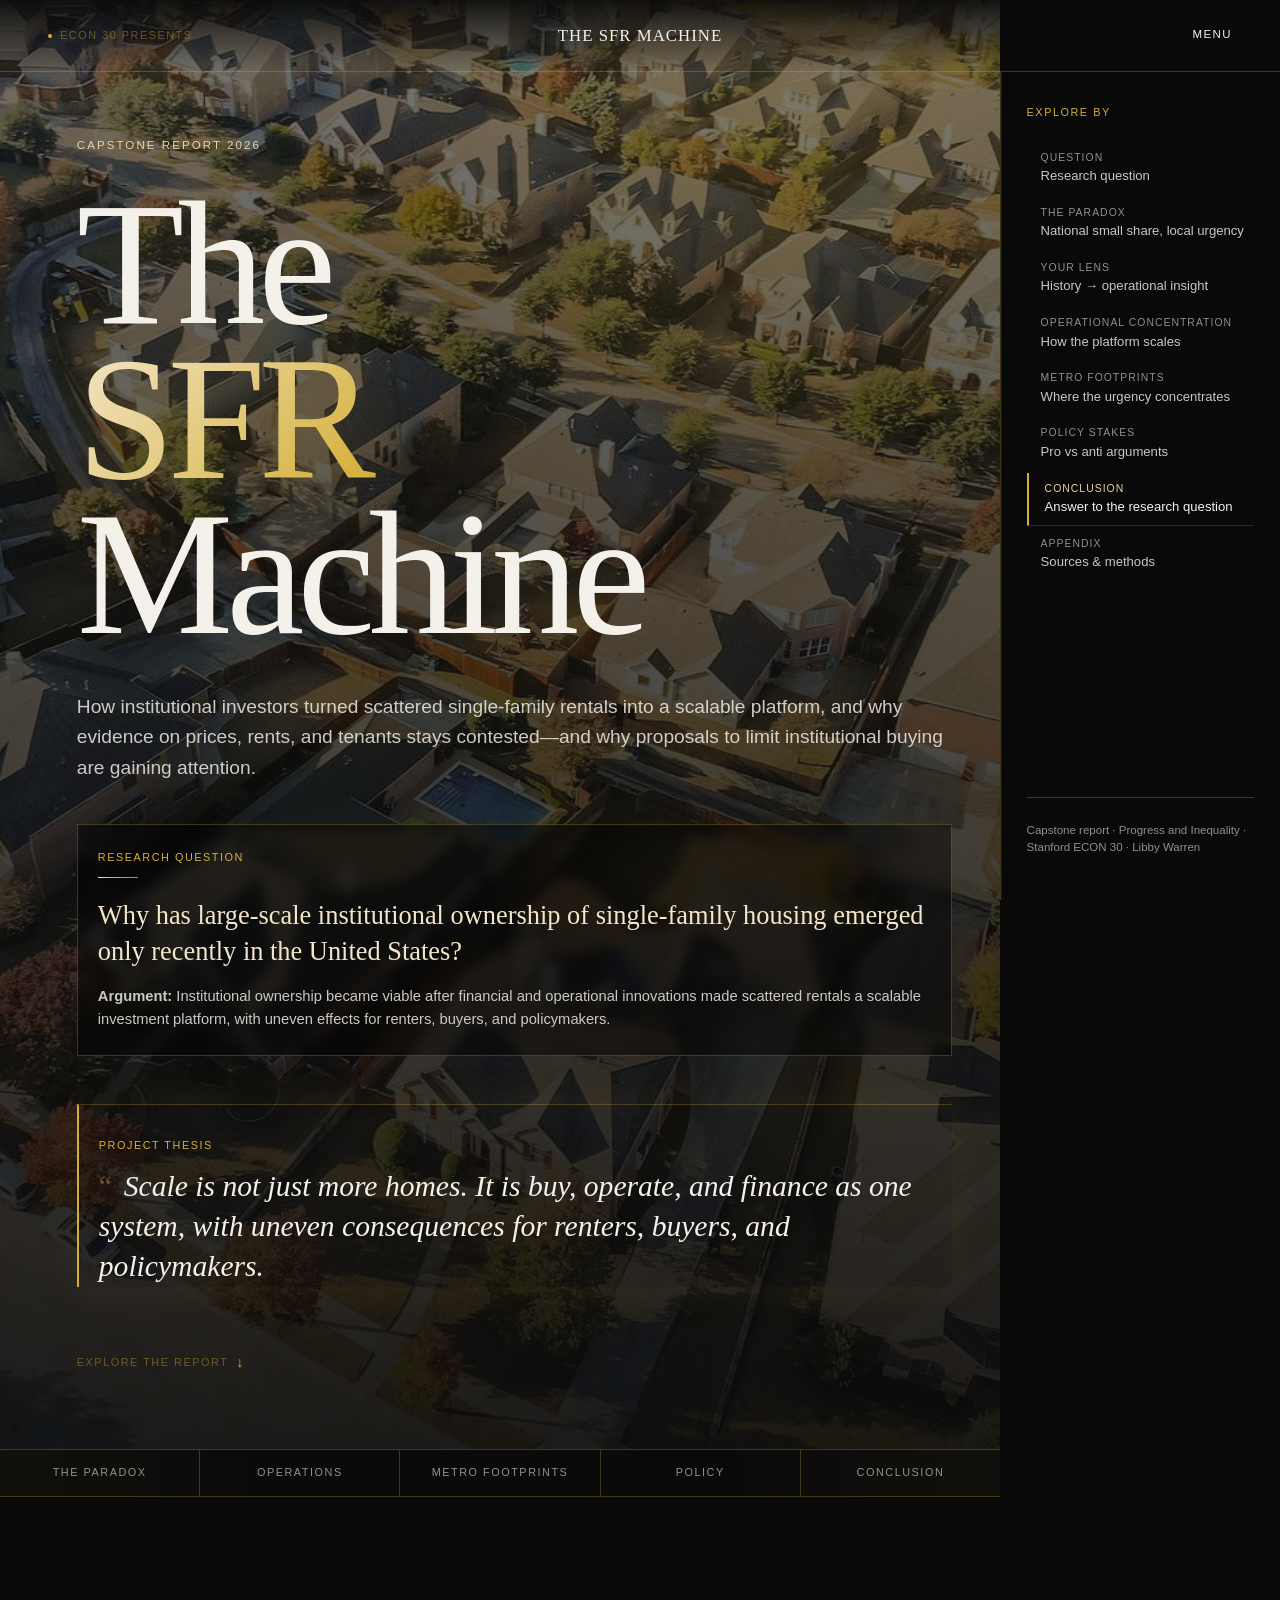
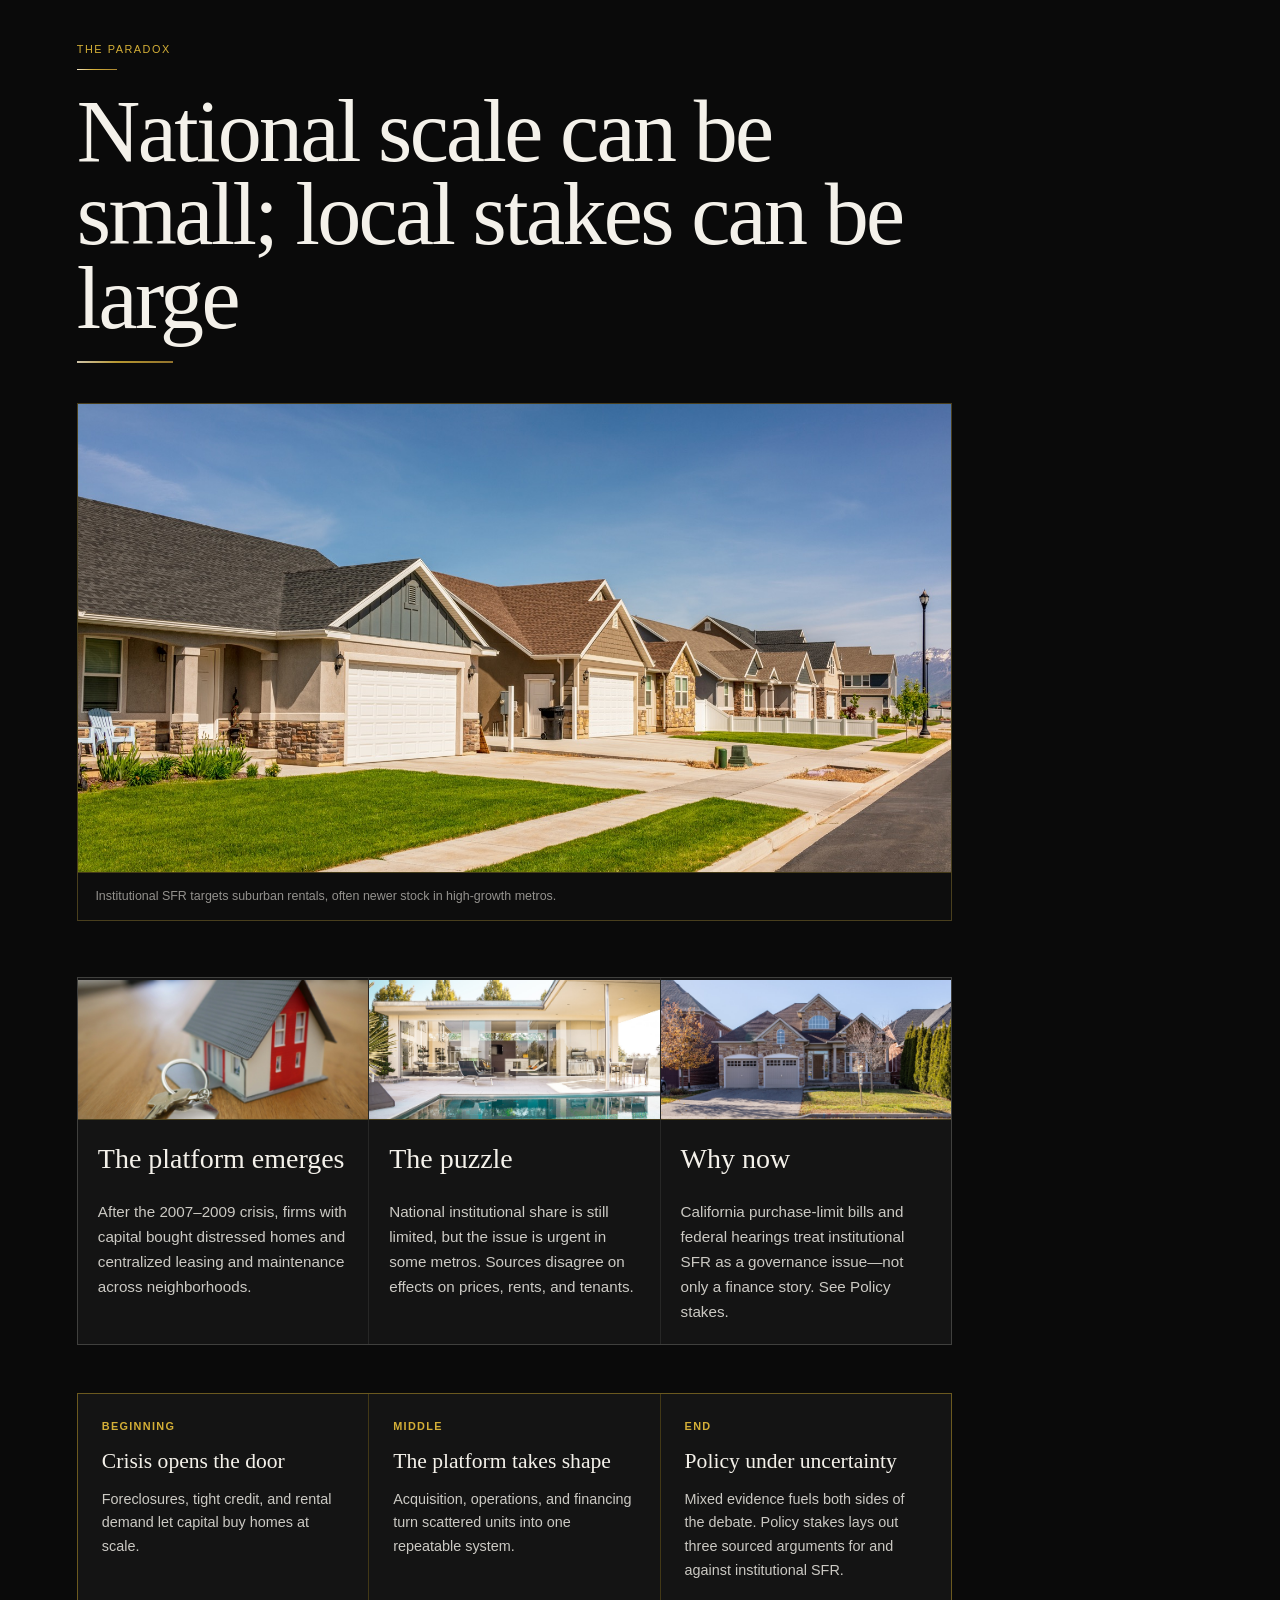
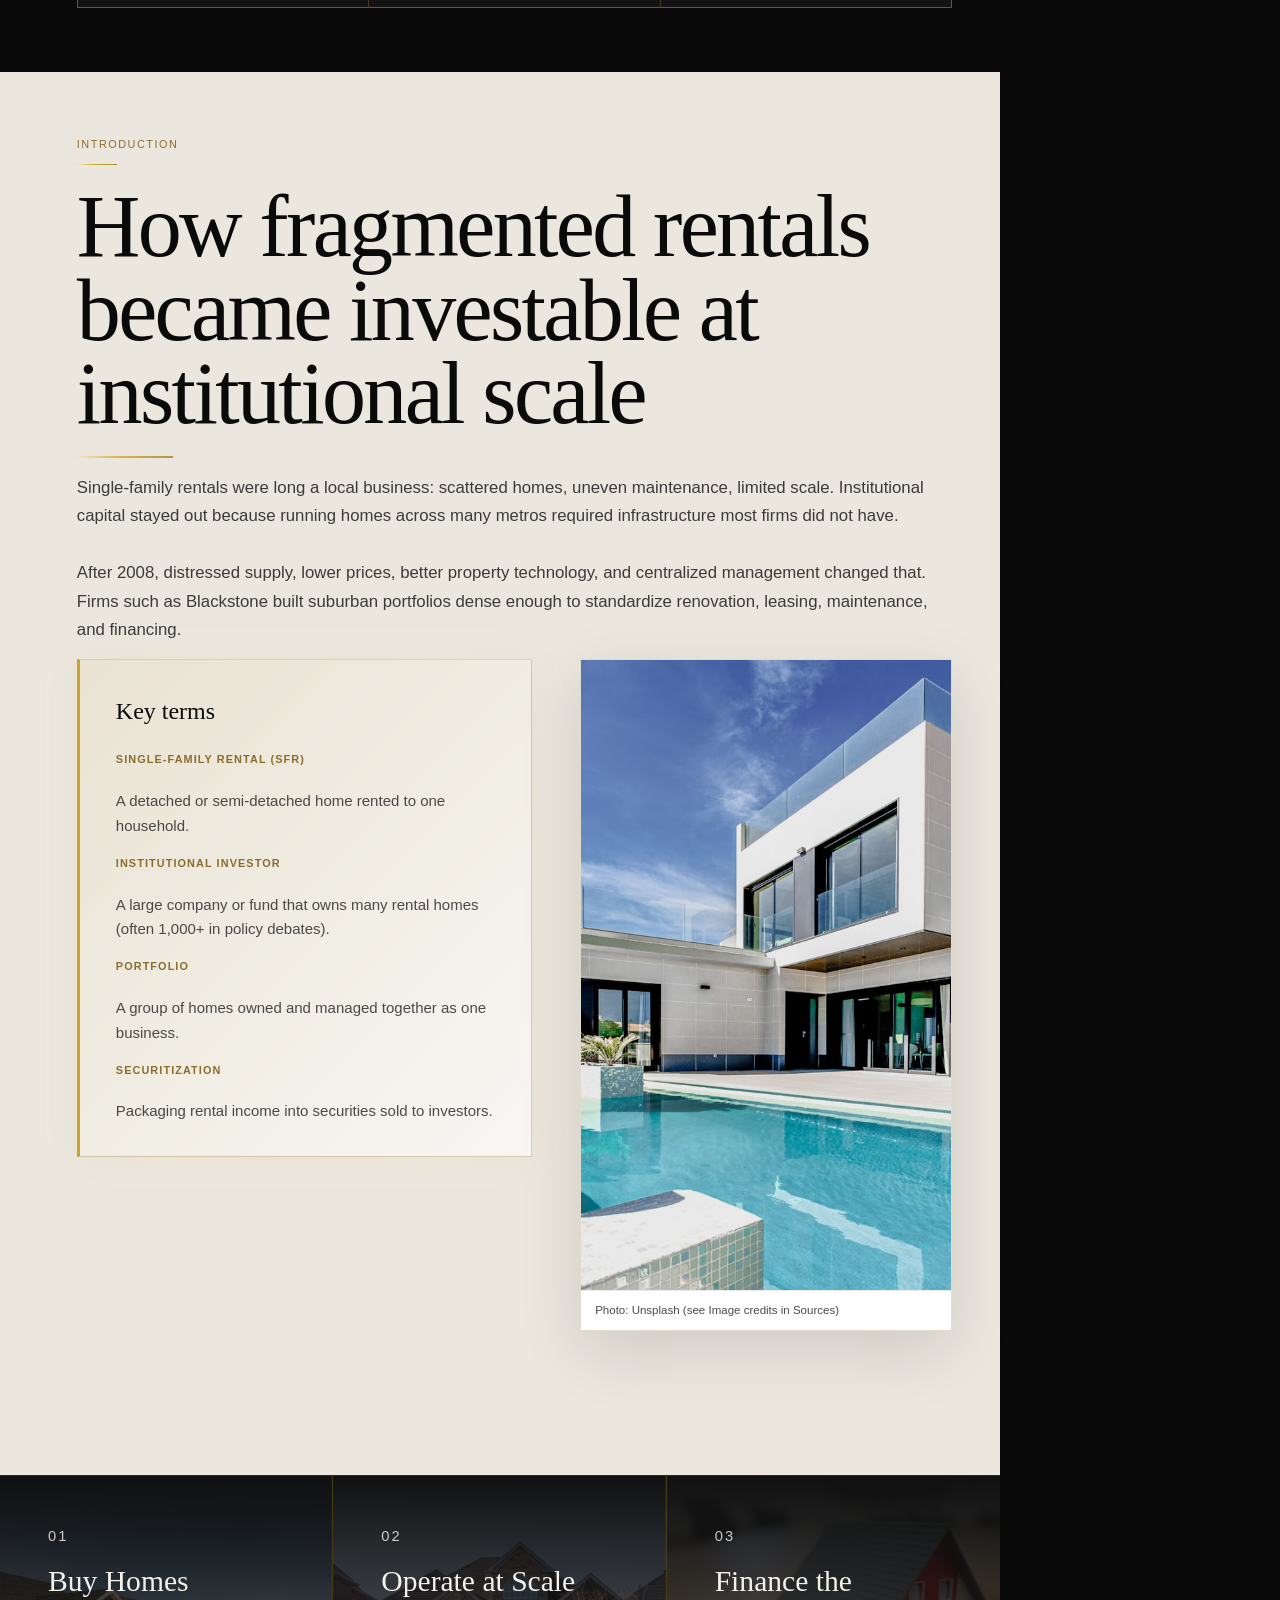
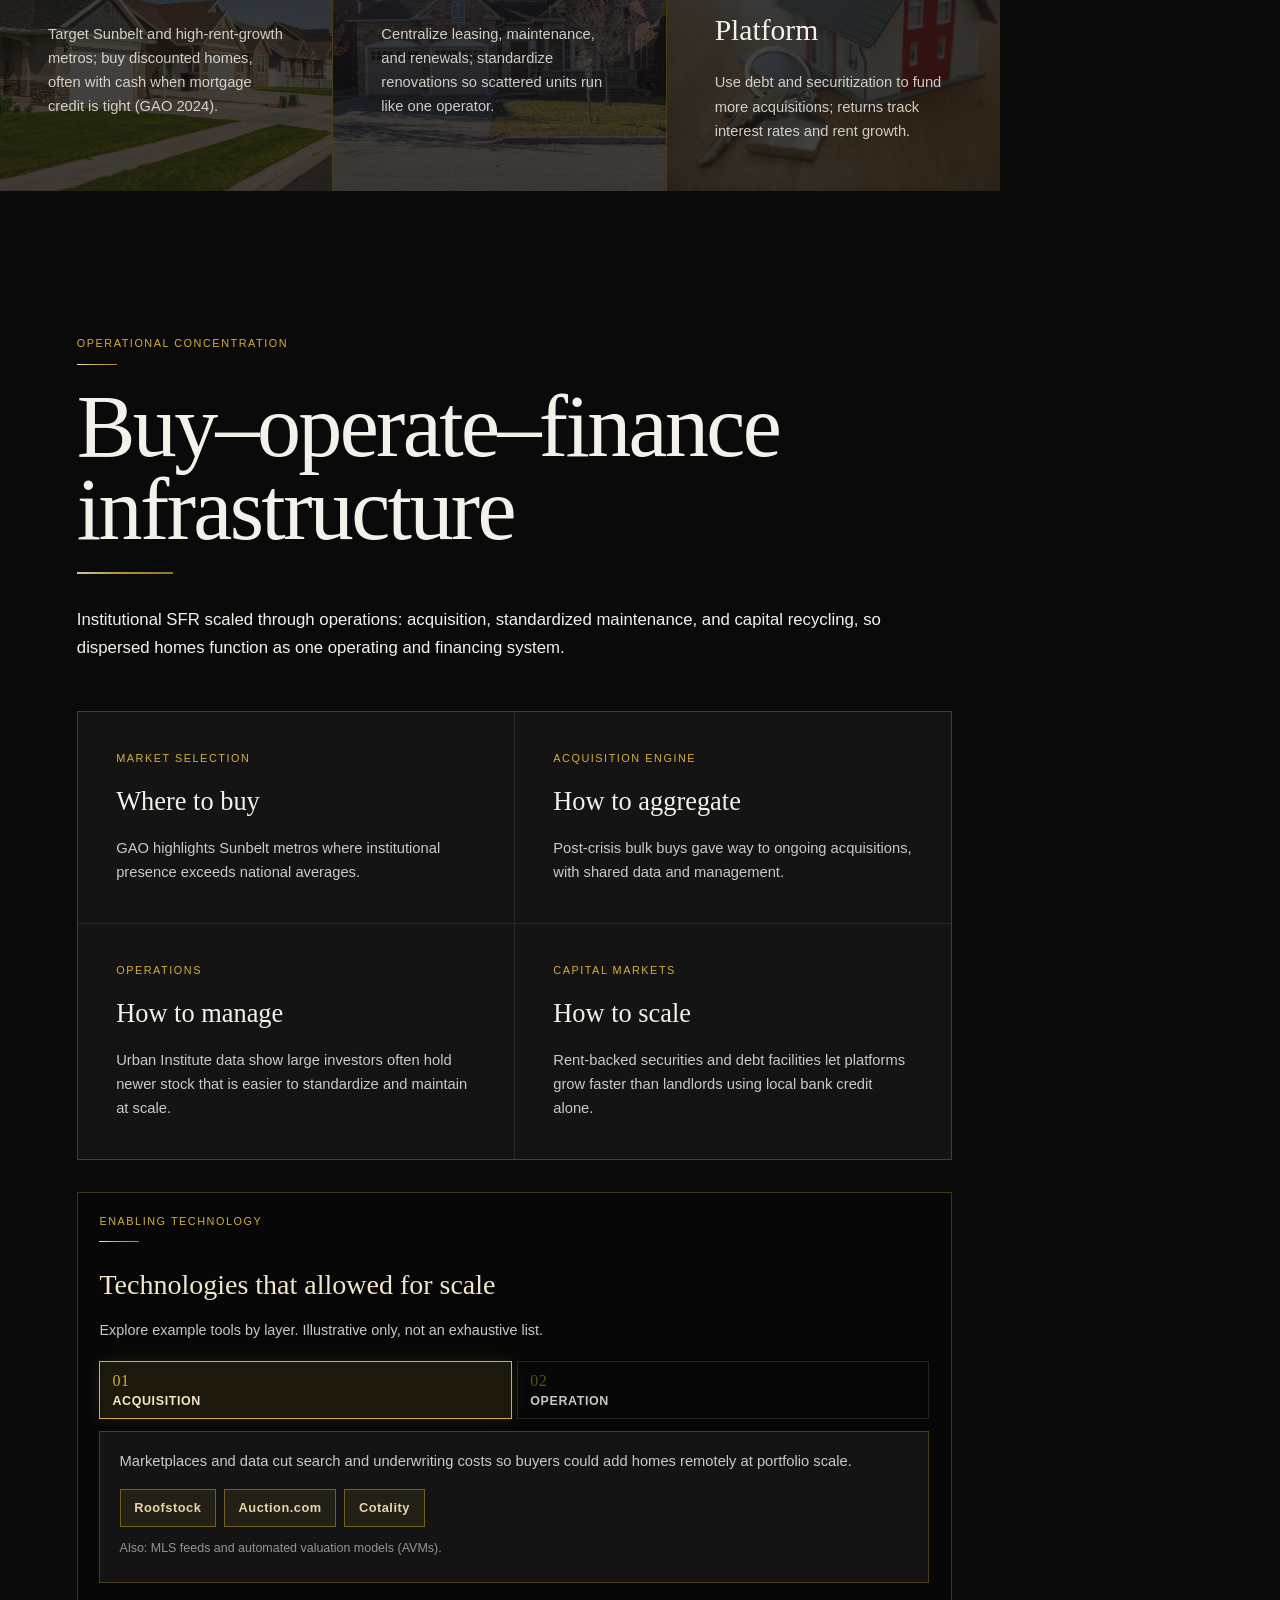
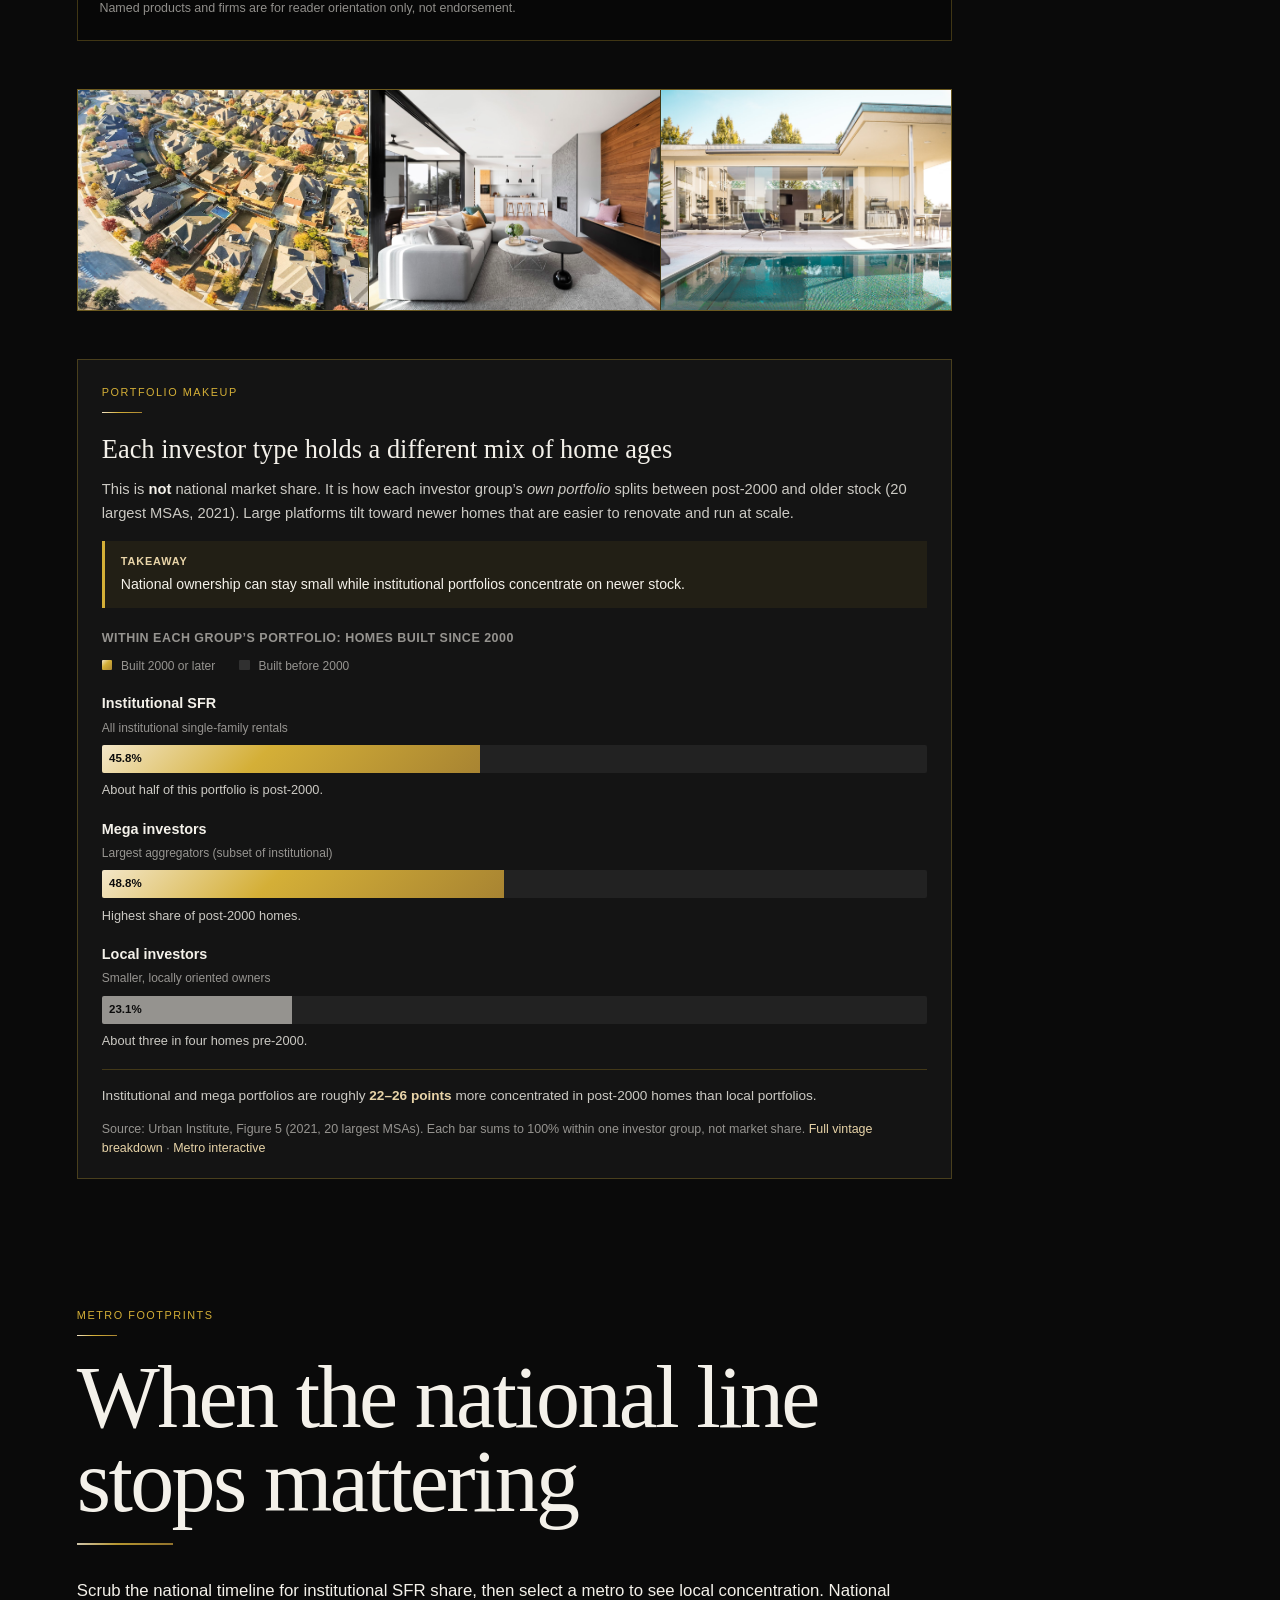
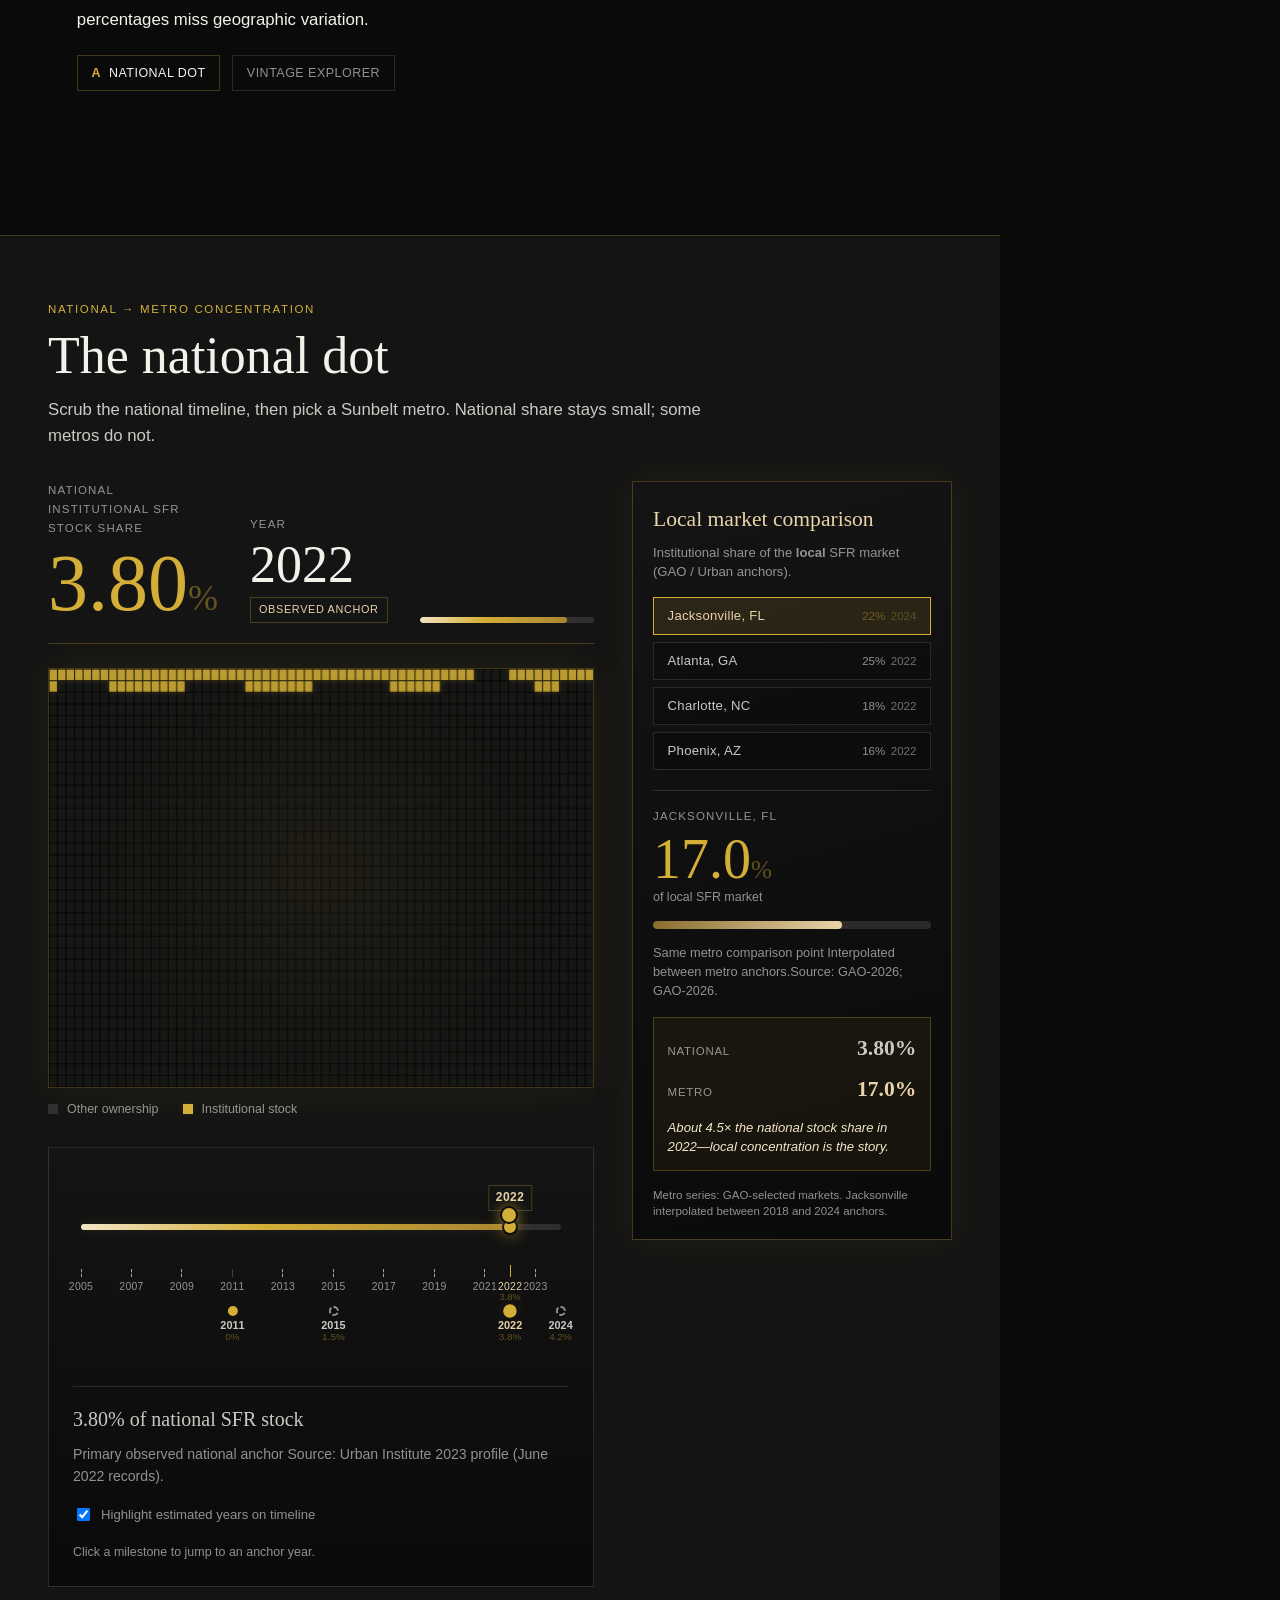
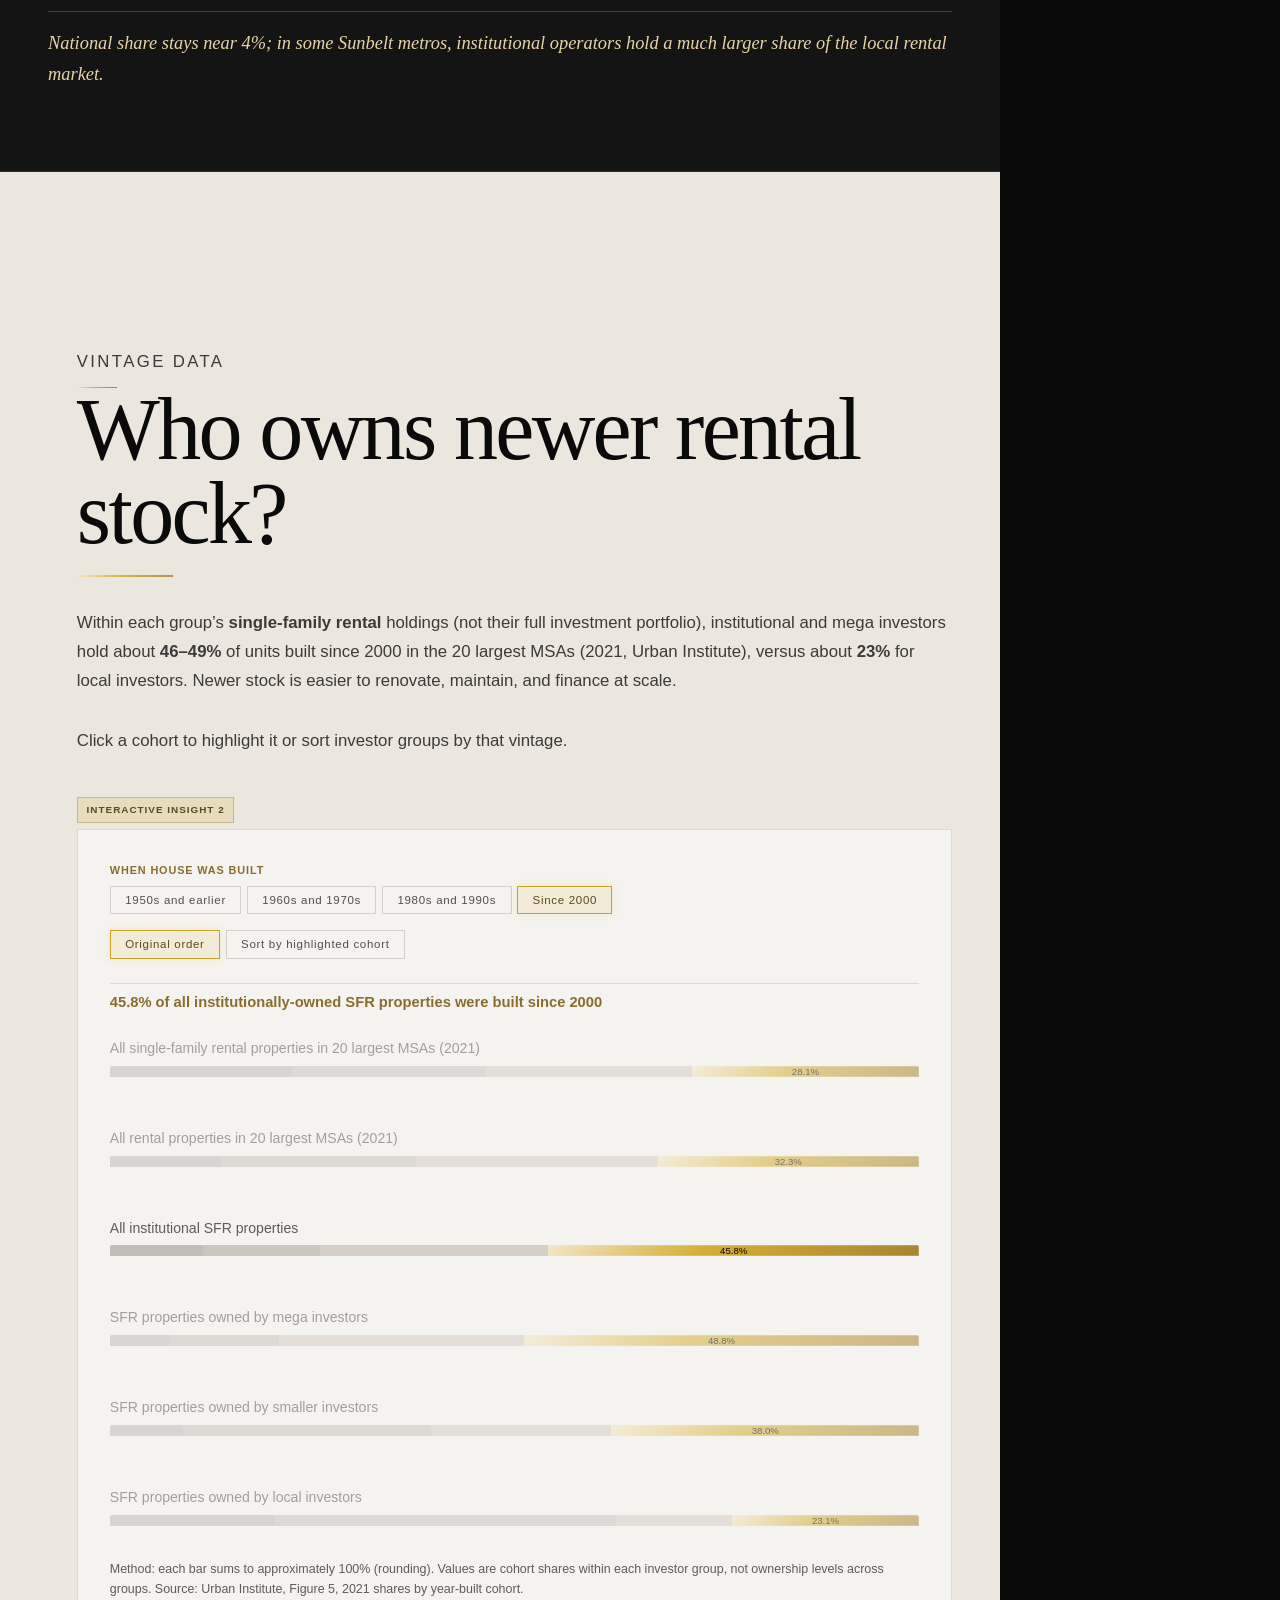
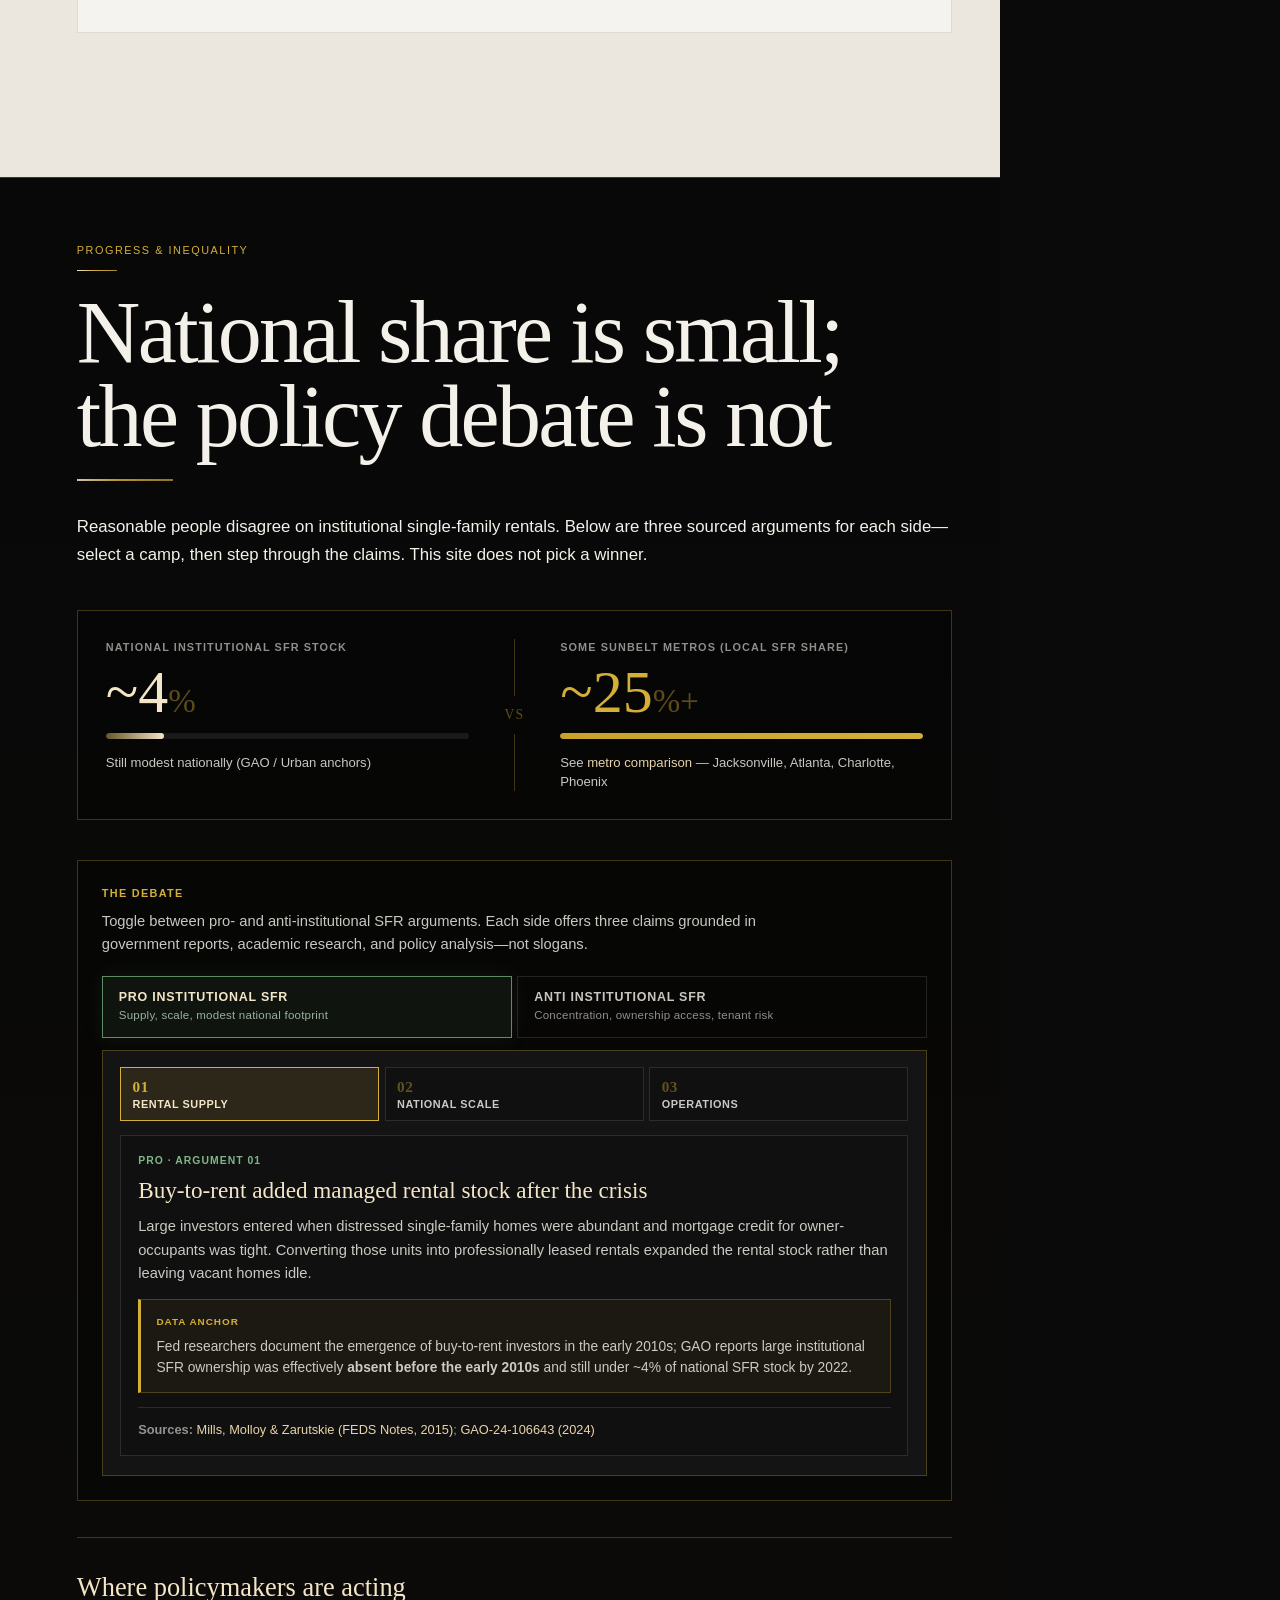
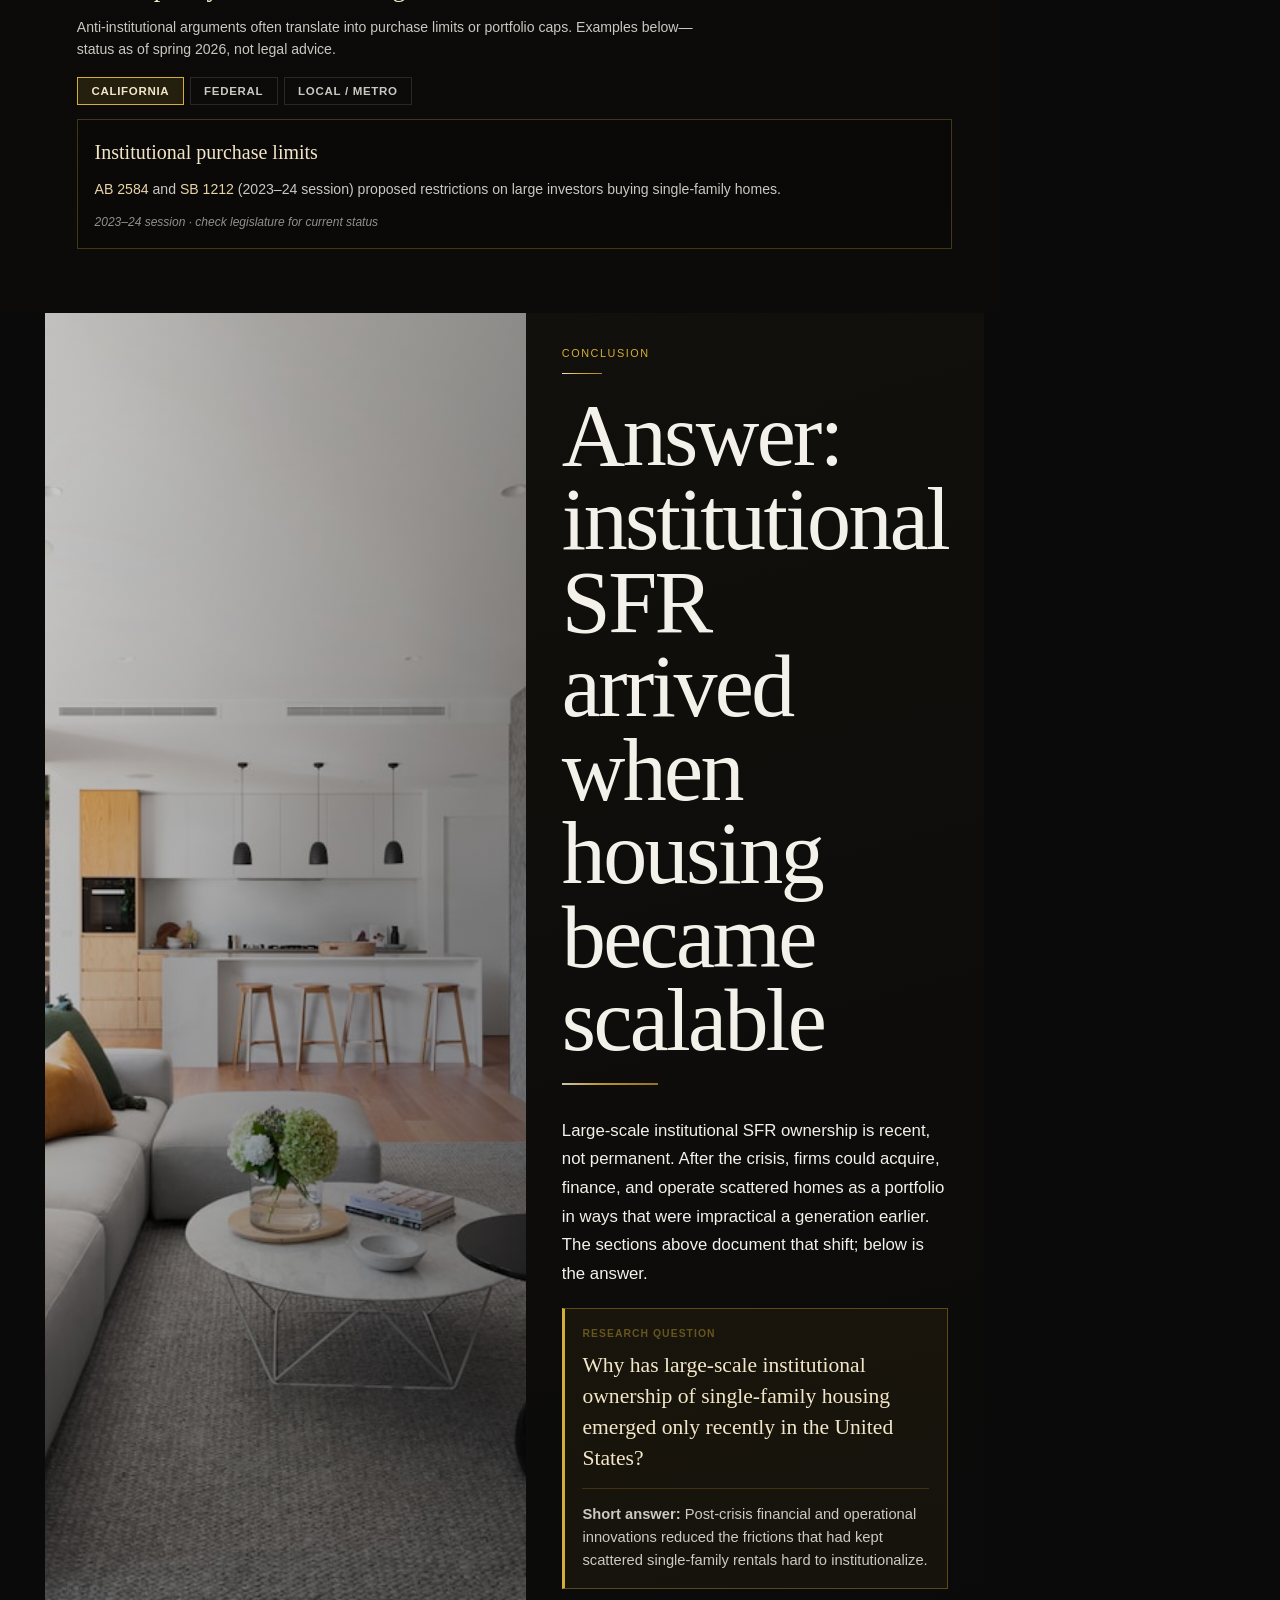
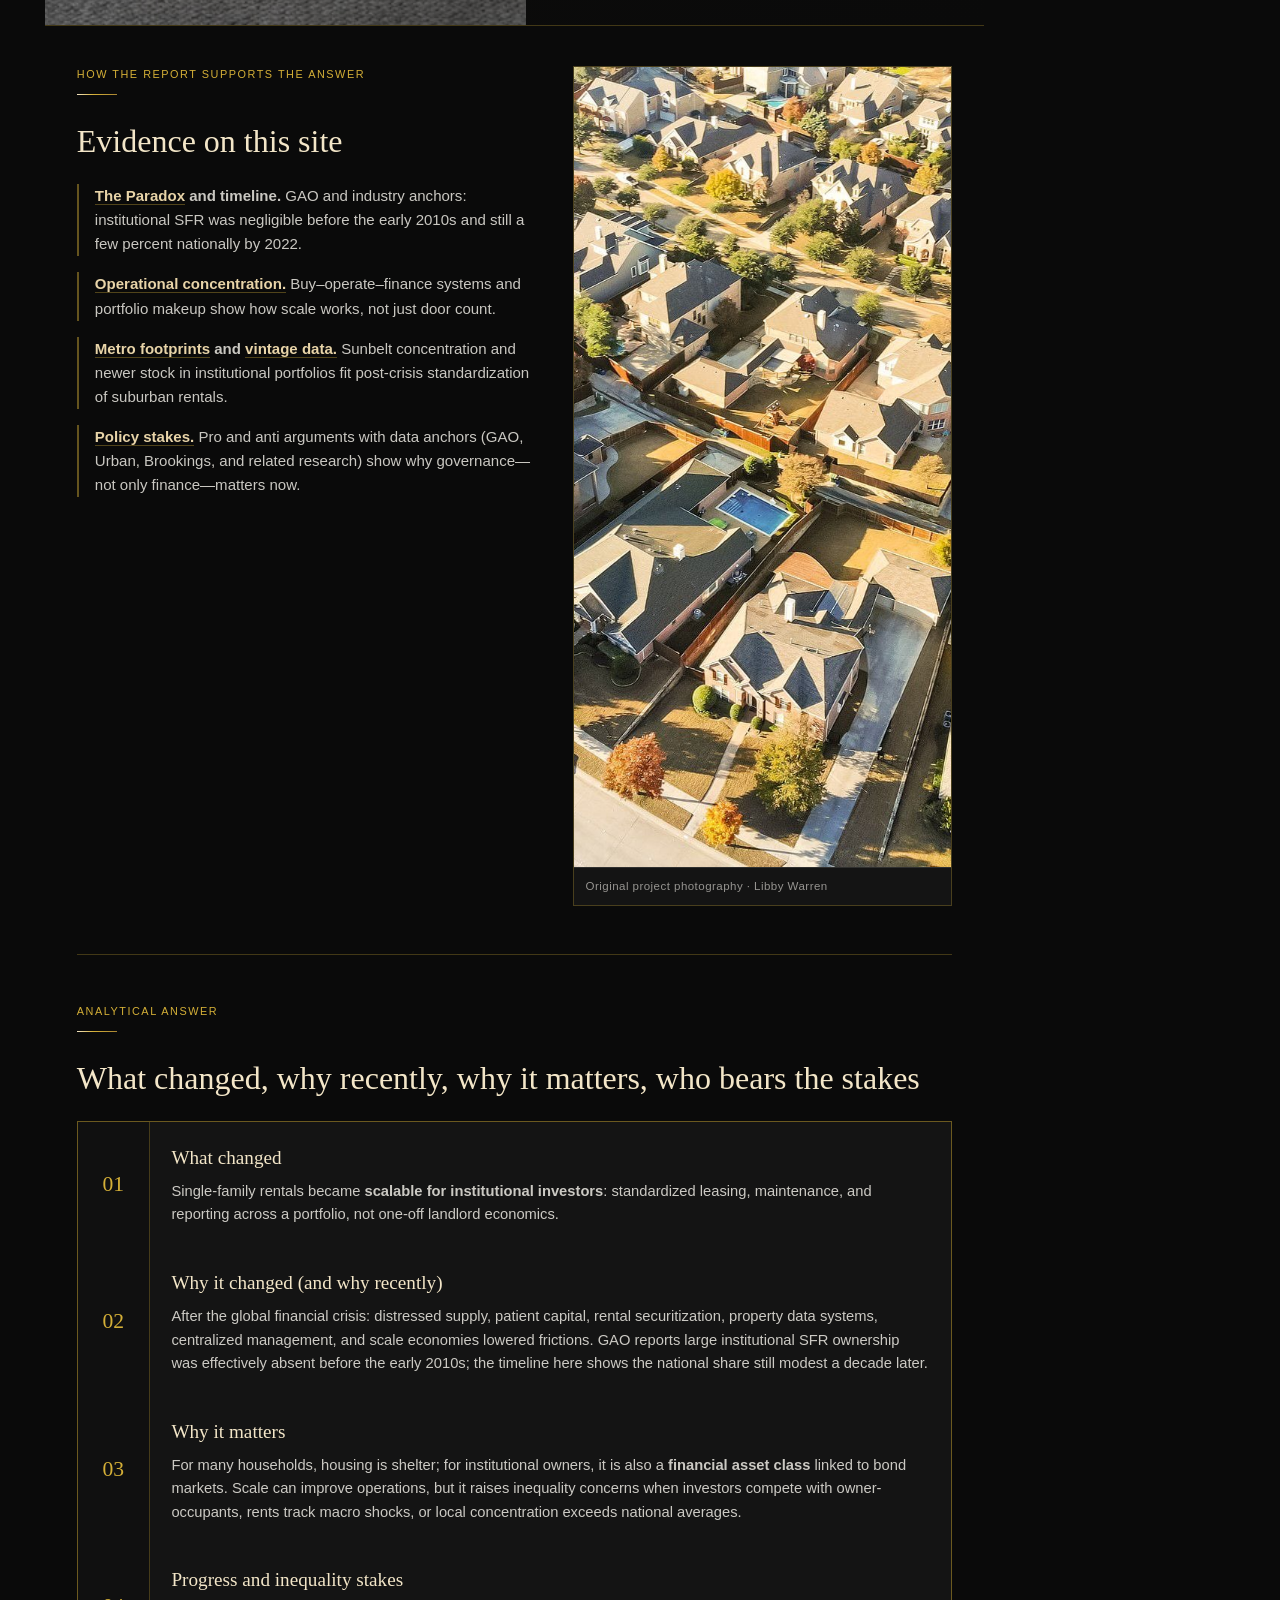
==== commit 07637f75: "Remove policy section 'Why neither side wins outright' callout Delete tension aside and unused polic" ====
--- a/site/index.html
+++ b/site/index.html
@@ -937,19 +937,6 @@
             </div>
           </div>
         </div>
-
-        <aside class="policy-tension" aria-label="Why the debate persists">
-          <div class="policy-tension__icon" aria-hidden="true">↔</div>
-          <div class="policy-tension__copy">
-            <p class="policy-tension__eyebrow">Why neither side wins outright</p>
-            <p>
-              Proponents stress national scale and rental supply; critics stress local concentration and
-              ownership access. GAO finds evidence on prices, rents, and tenants is <strong>mixed</strong>, and
-              definitions of “institutional” differ across bills and datasets—so both argument sets can sound
-              logical while pointing at different geographies and outcomes.
-            </p>
-          </div>
-        </aside>
       </section>
 
       <section id="conclusion" class="report-panel conclusion-section" aria-labelledby="conclusion-title">
--- a/site/styles.css
+++ b/site/styles.css
@@ -2638,41 +2638,6 @@
   color: var(--gold-light);
 }
 
-.policy-tension {
-  display: grid;
-  grid-template-columns: auto minmax(0, 1fr);
-  gap: 1rem 1.25rem;
-  align-items: start;
-  margin-top: 2rem;
-  padding: 1.25rem 1.35rem;
-  border: 1px solid var(--line-gold);
-  border-left: 3px solid var(--gold);
-  background: rgba(212, 175, 55, 0.06);
-}
-
-.policy-tension__icon {
-  font-family: var(--font-display);
-  font-size: 1.75rem;
-  line-height: 1;
-  color: var(--gold-muted);
-}
-
-.policy-tension__eyebrow {
-  margin: 0 0 0.35rem;
-  font-size: 0.68rem;
-  font-weight: 600;
-  letter-spacing: 0.1em;
-  text-transform: uppercase;
-  color: var(--gold);
-}
-
-.policy-tension__copy p:last-child {
-  margin: 0;
-  font-size: 0.9rem;
-  line-height: 1.6;
-  color: var(--text-soft);
-}
-
 .contribution-box {
   margin: 2rem 0 0;
   padding: 1.5rem;
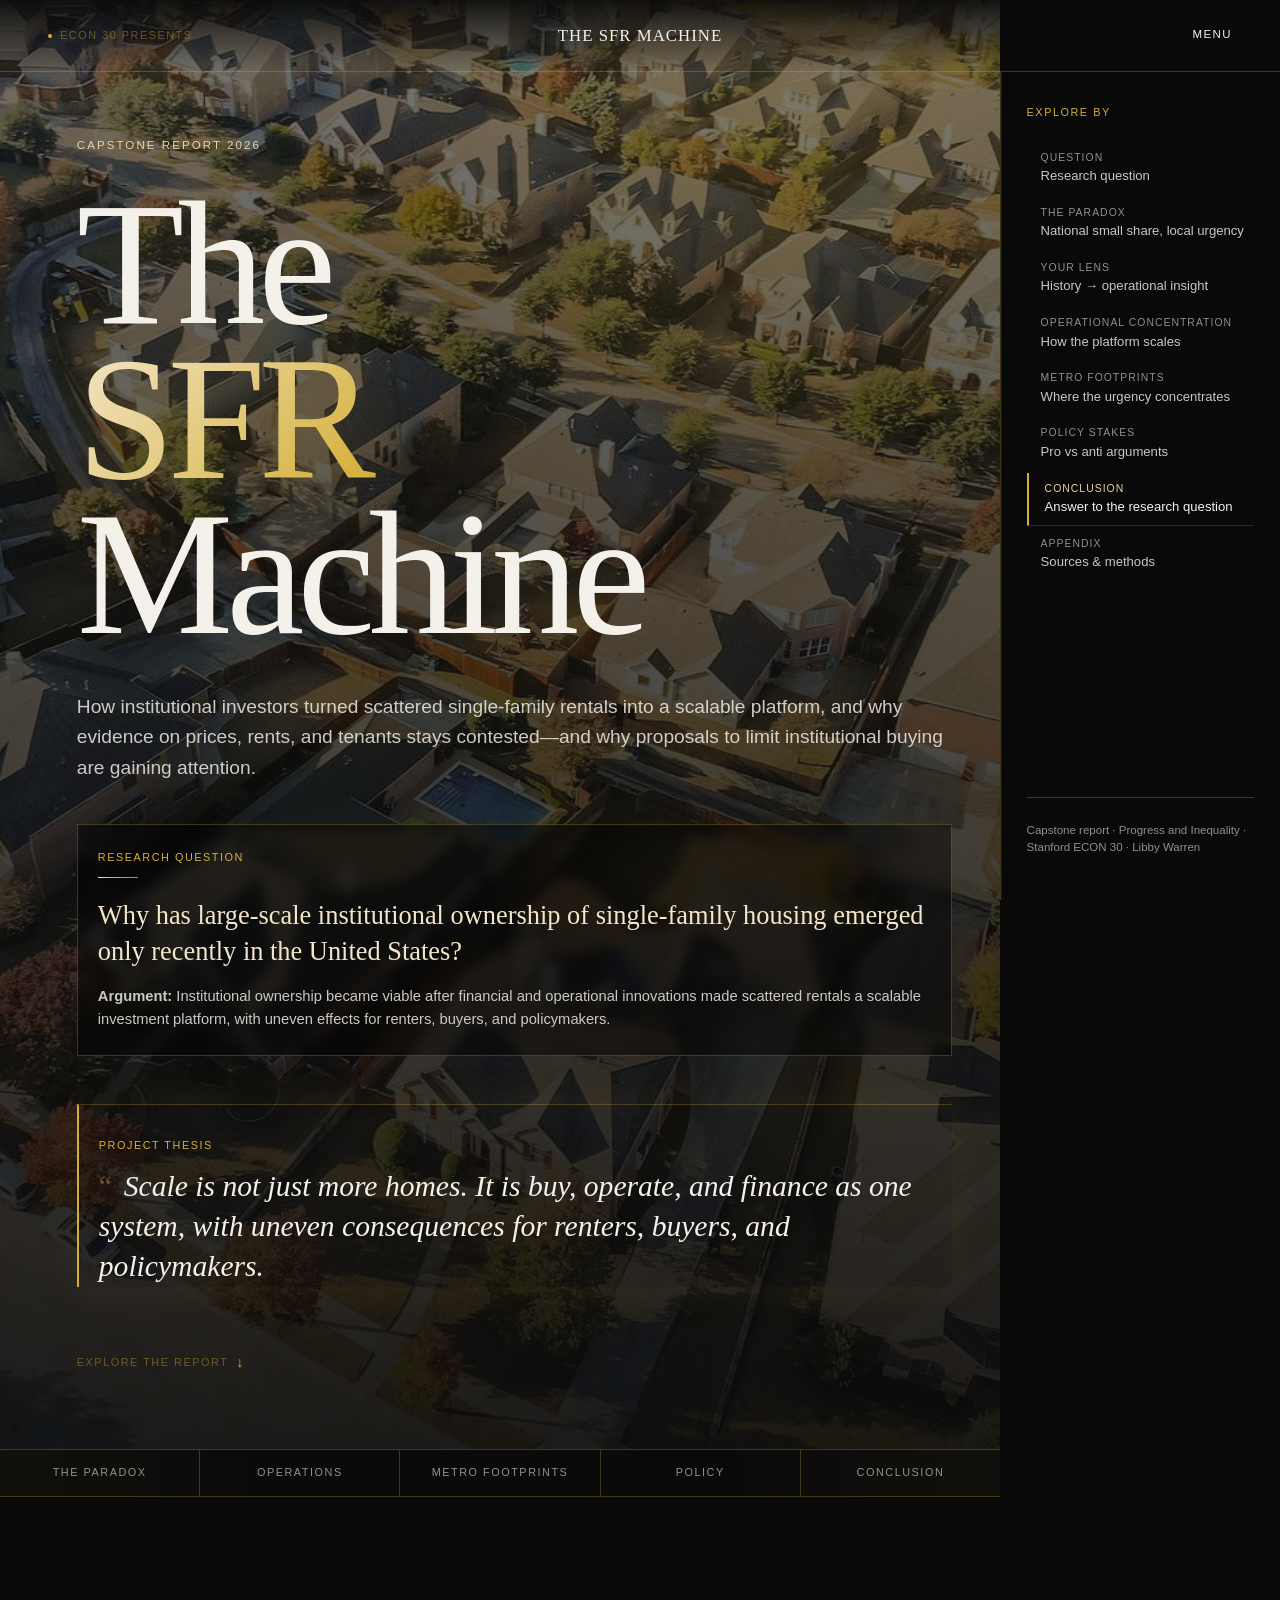
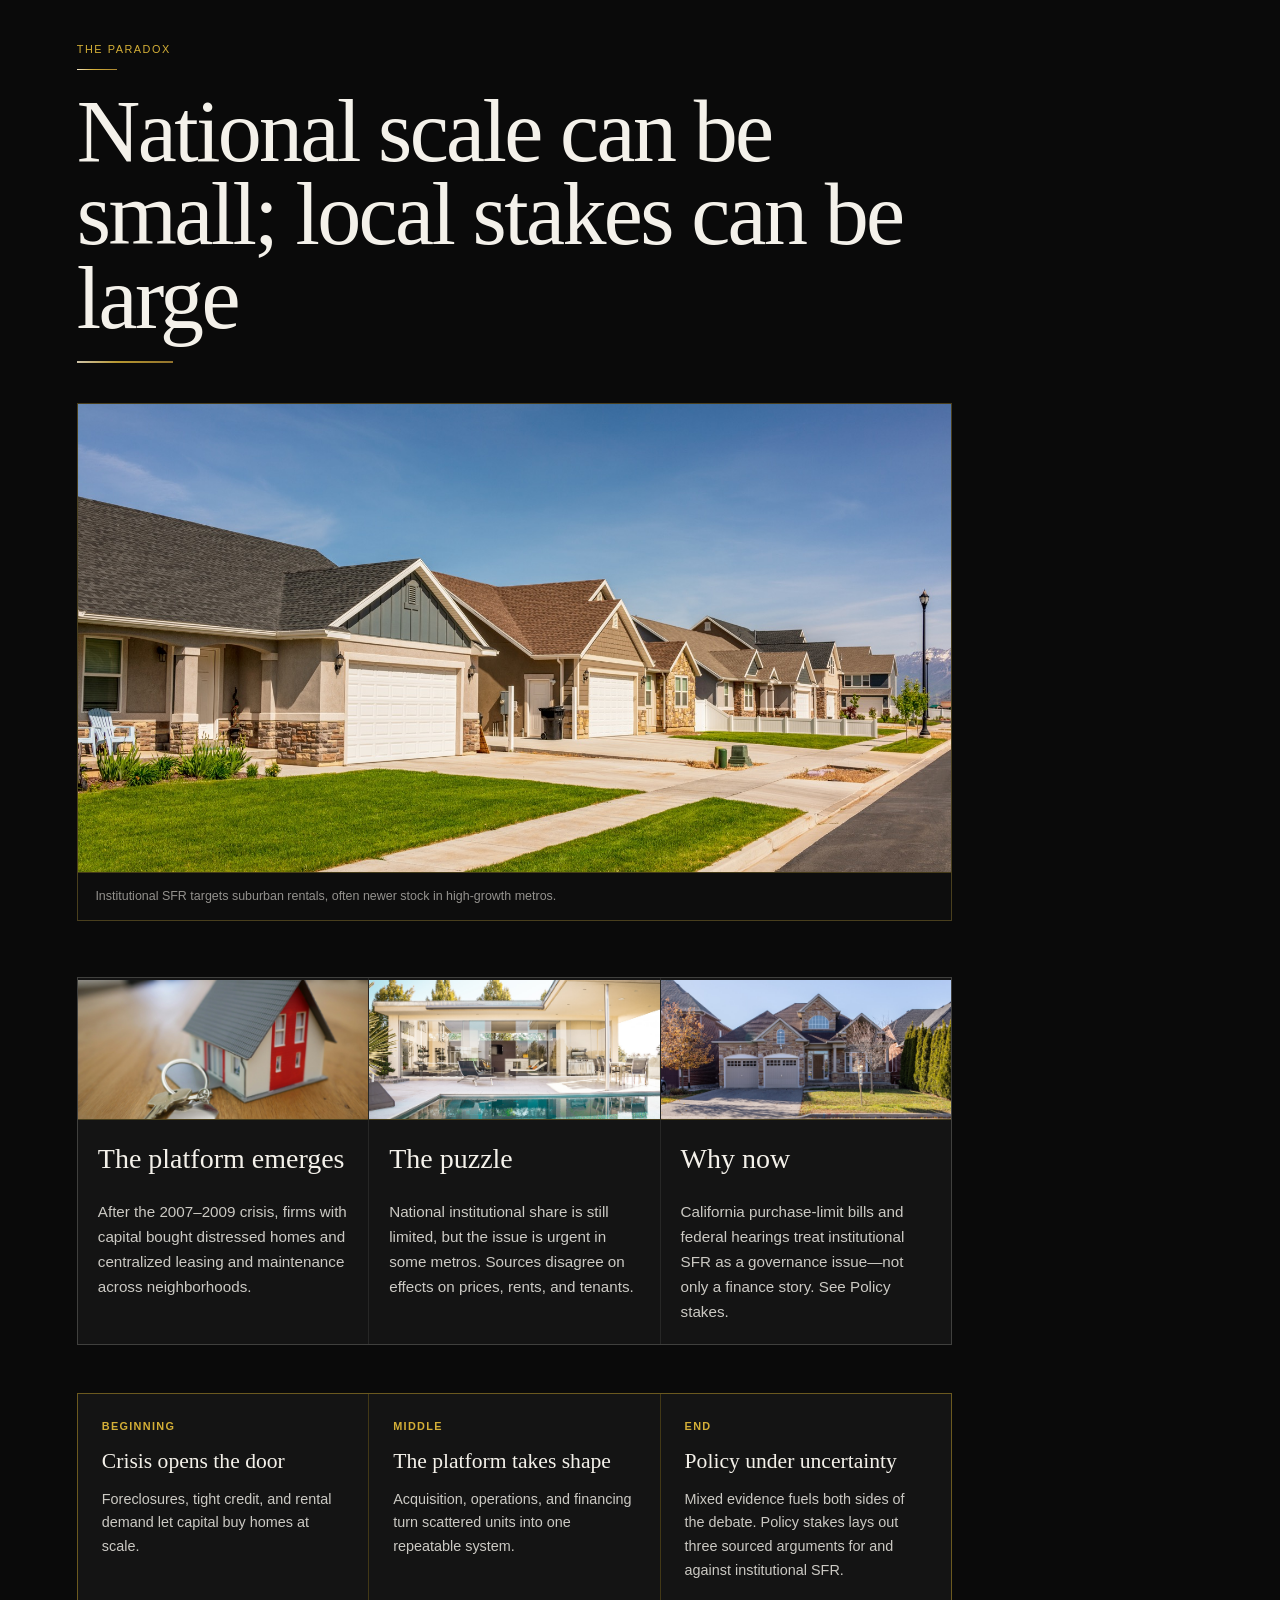
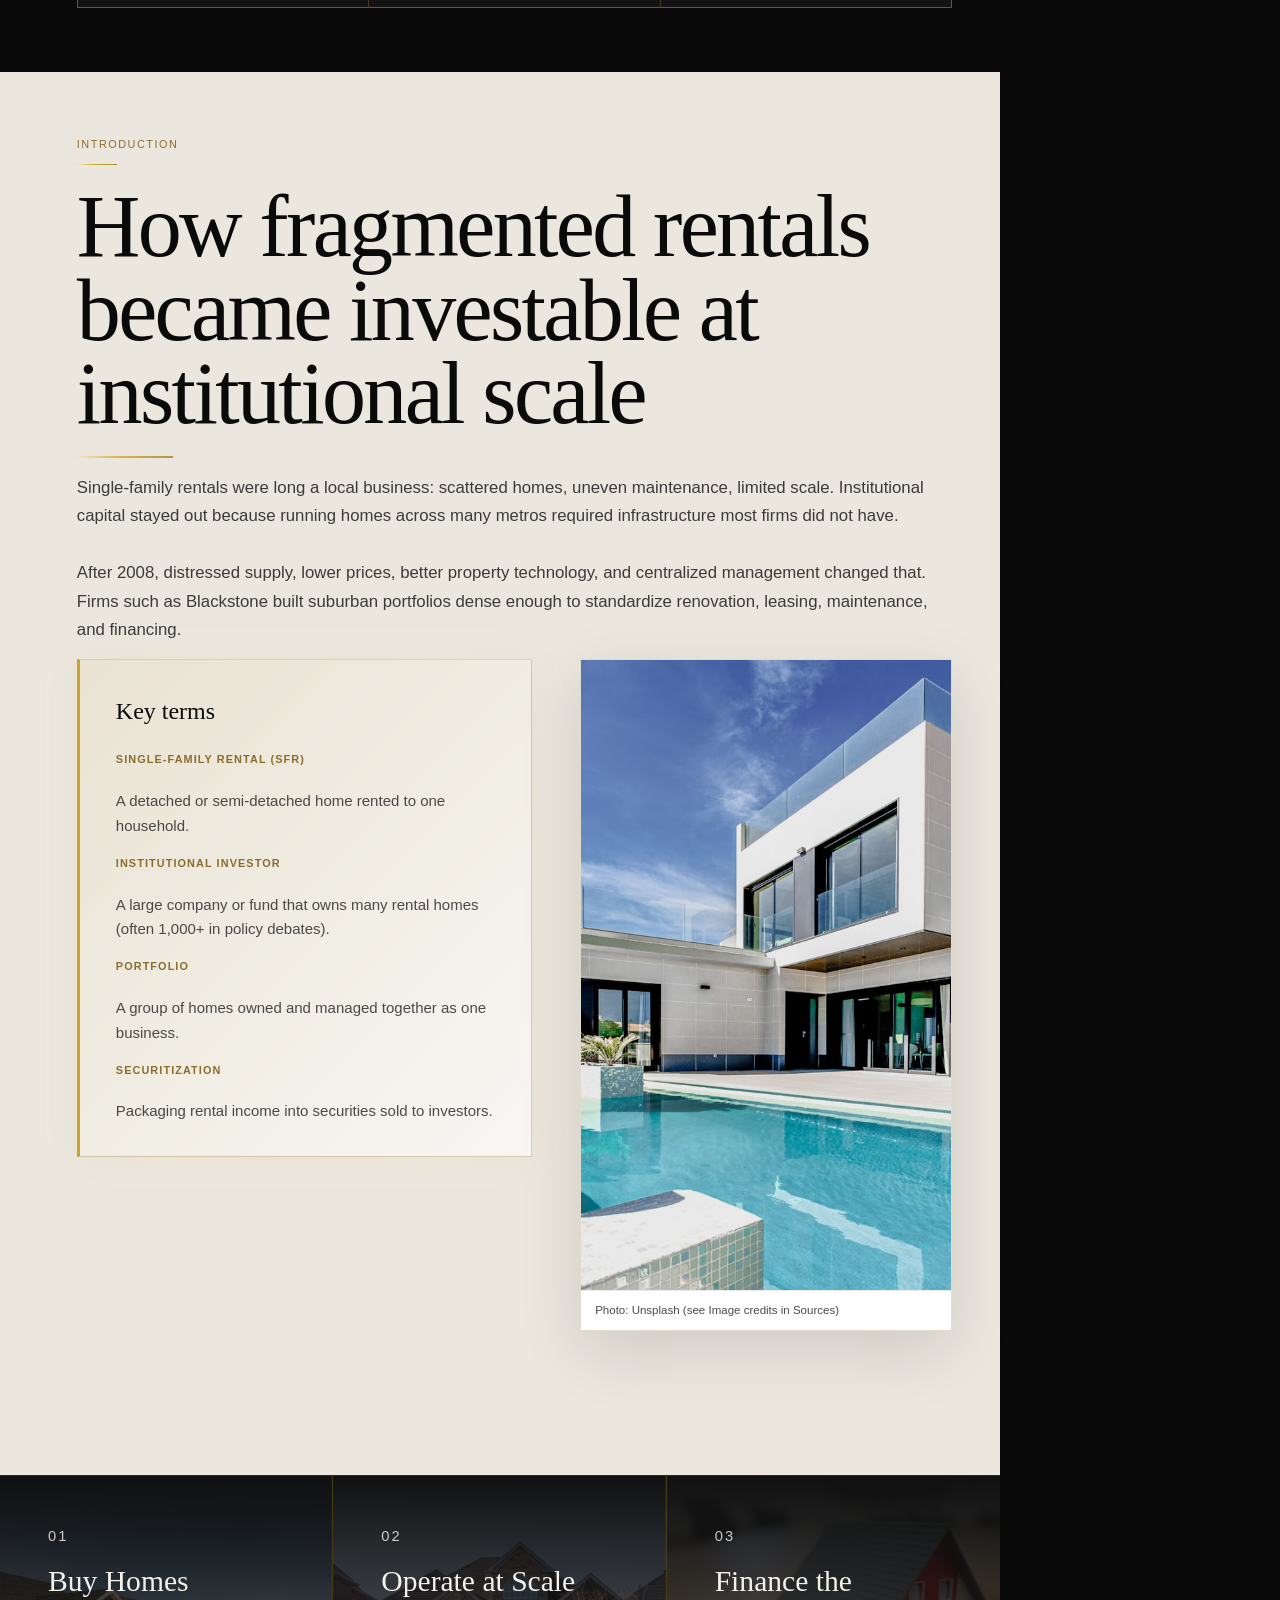
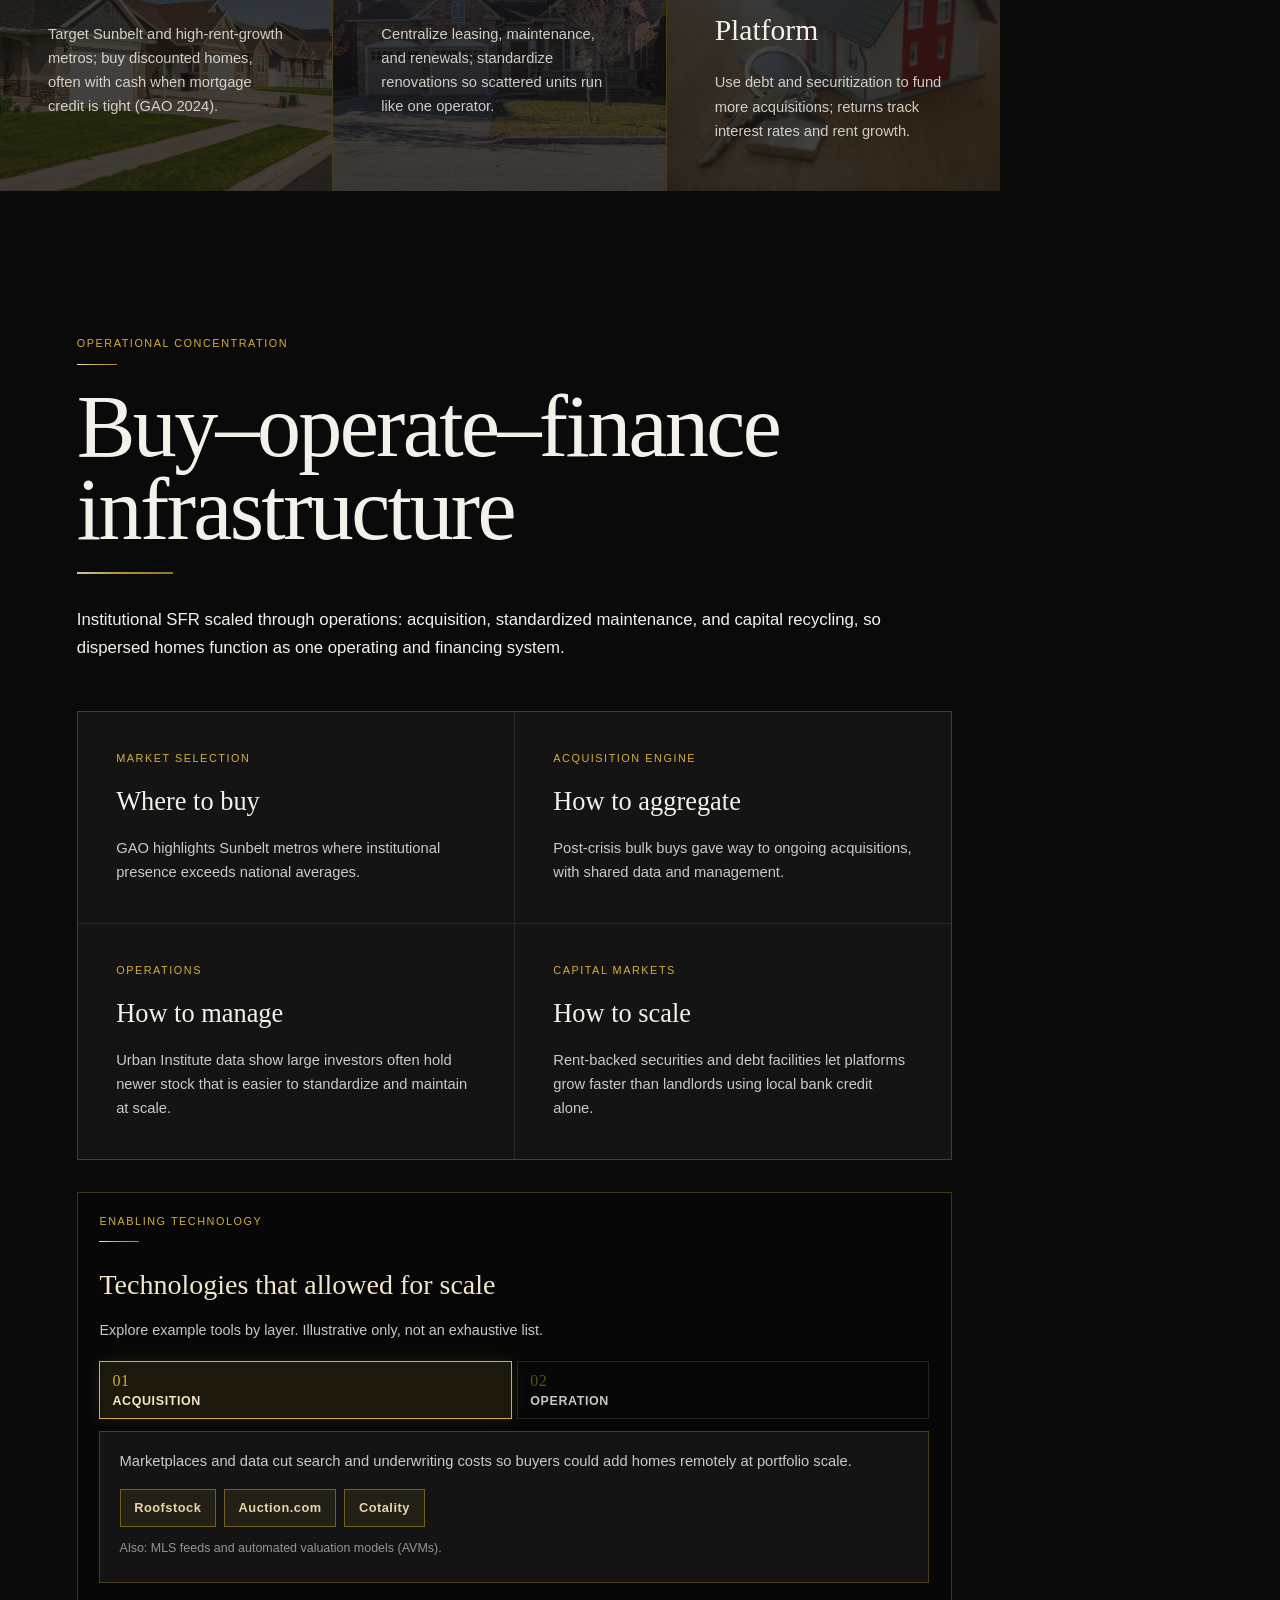
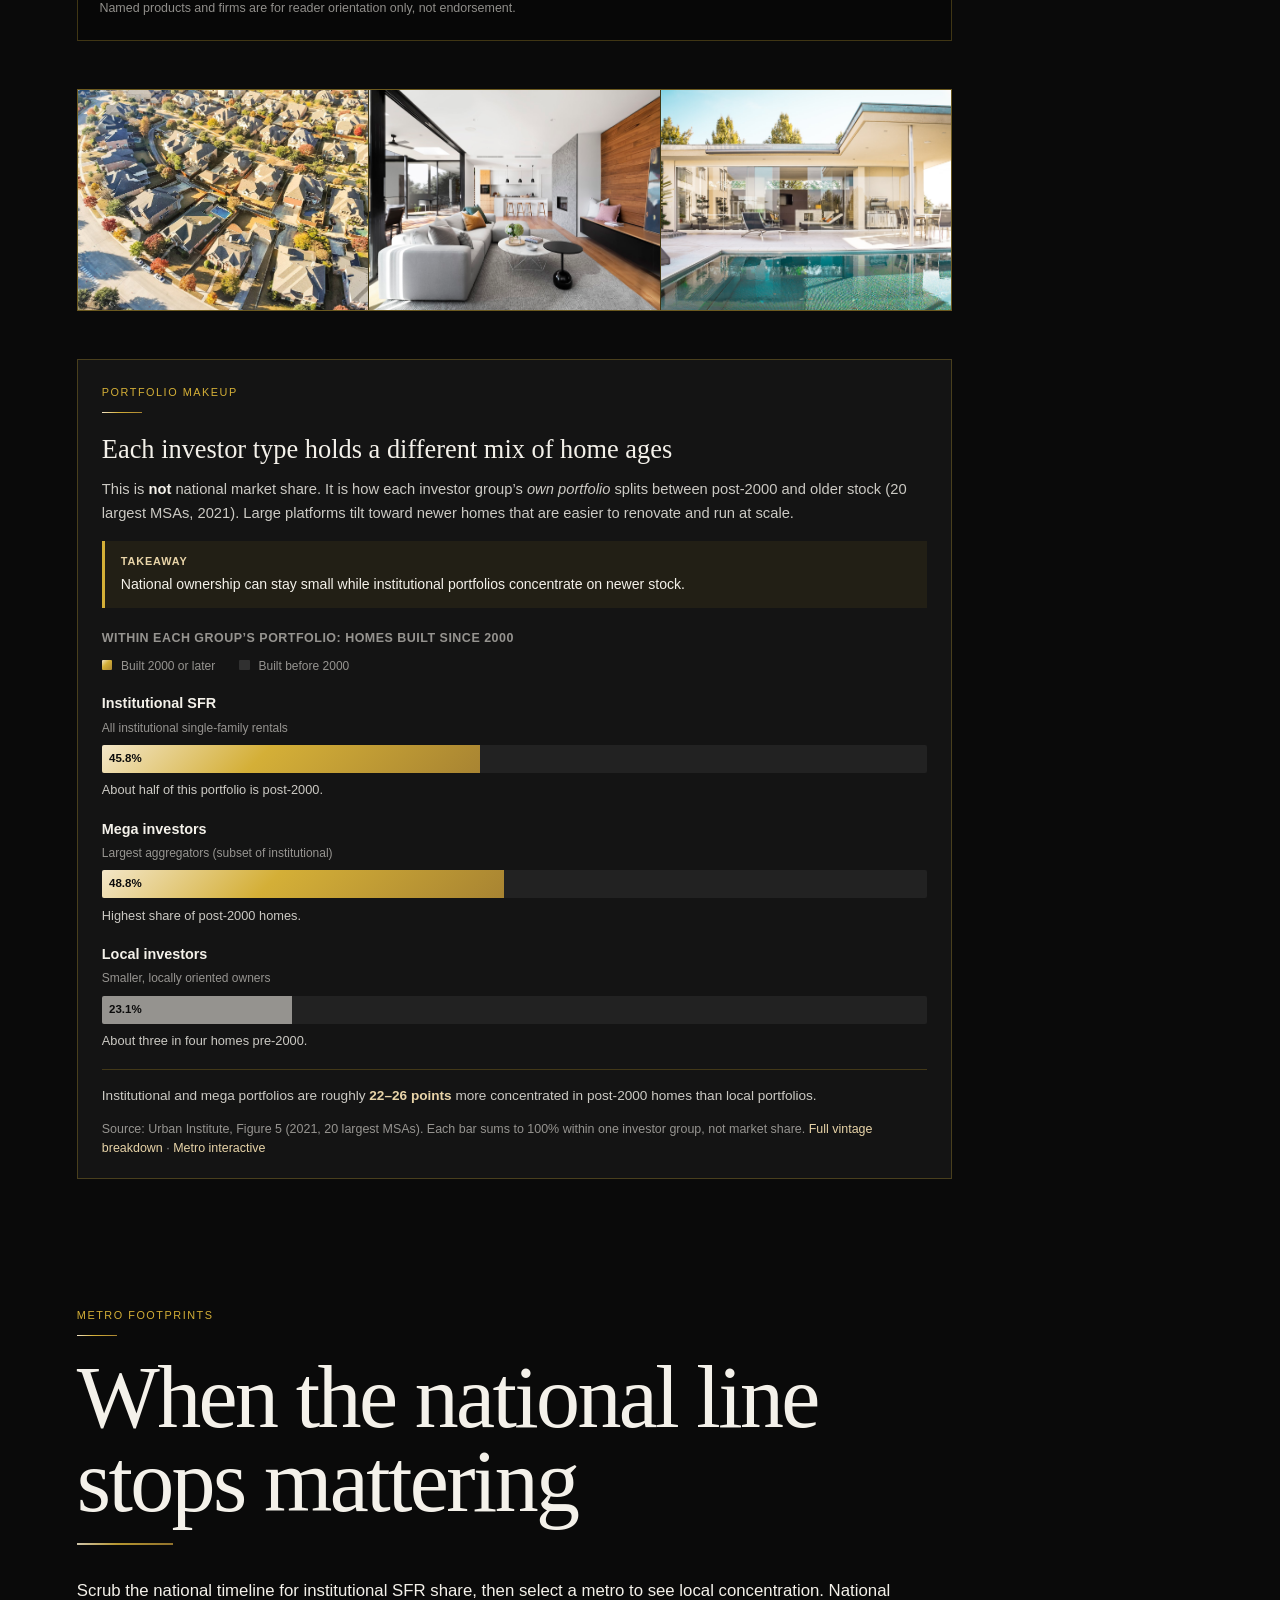
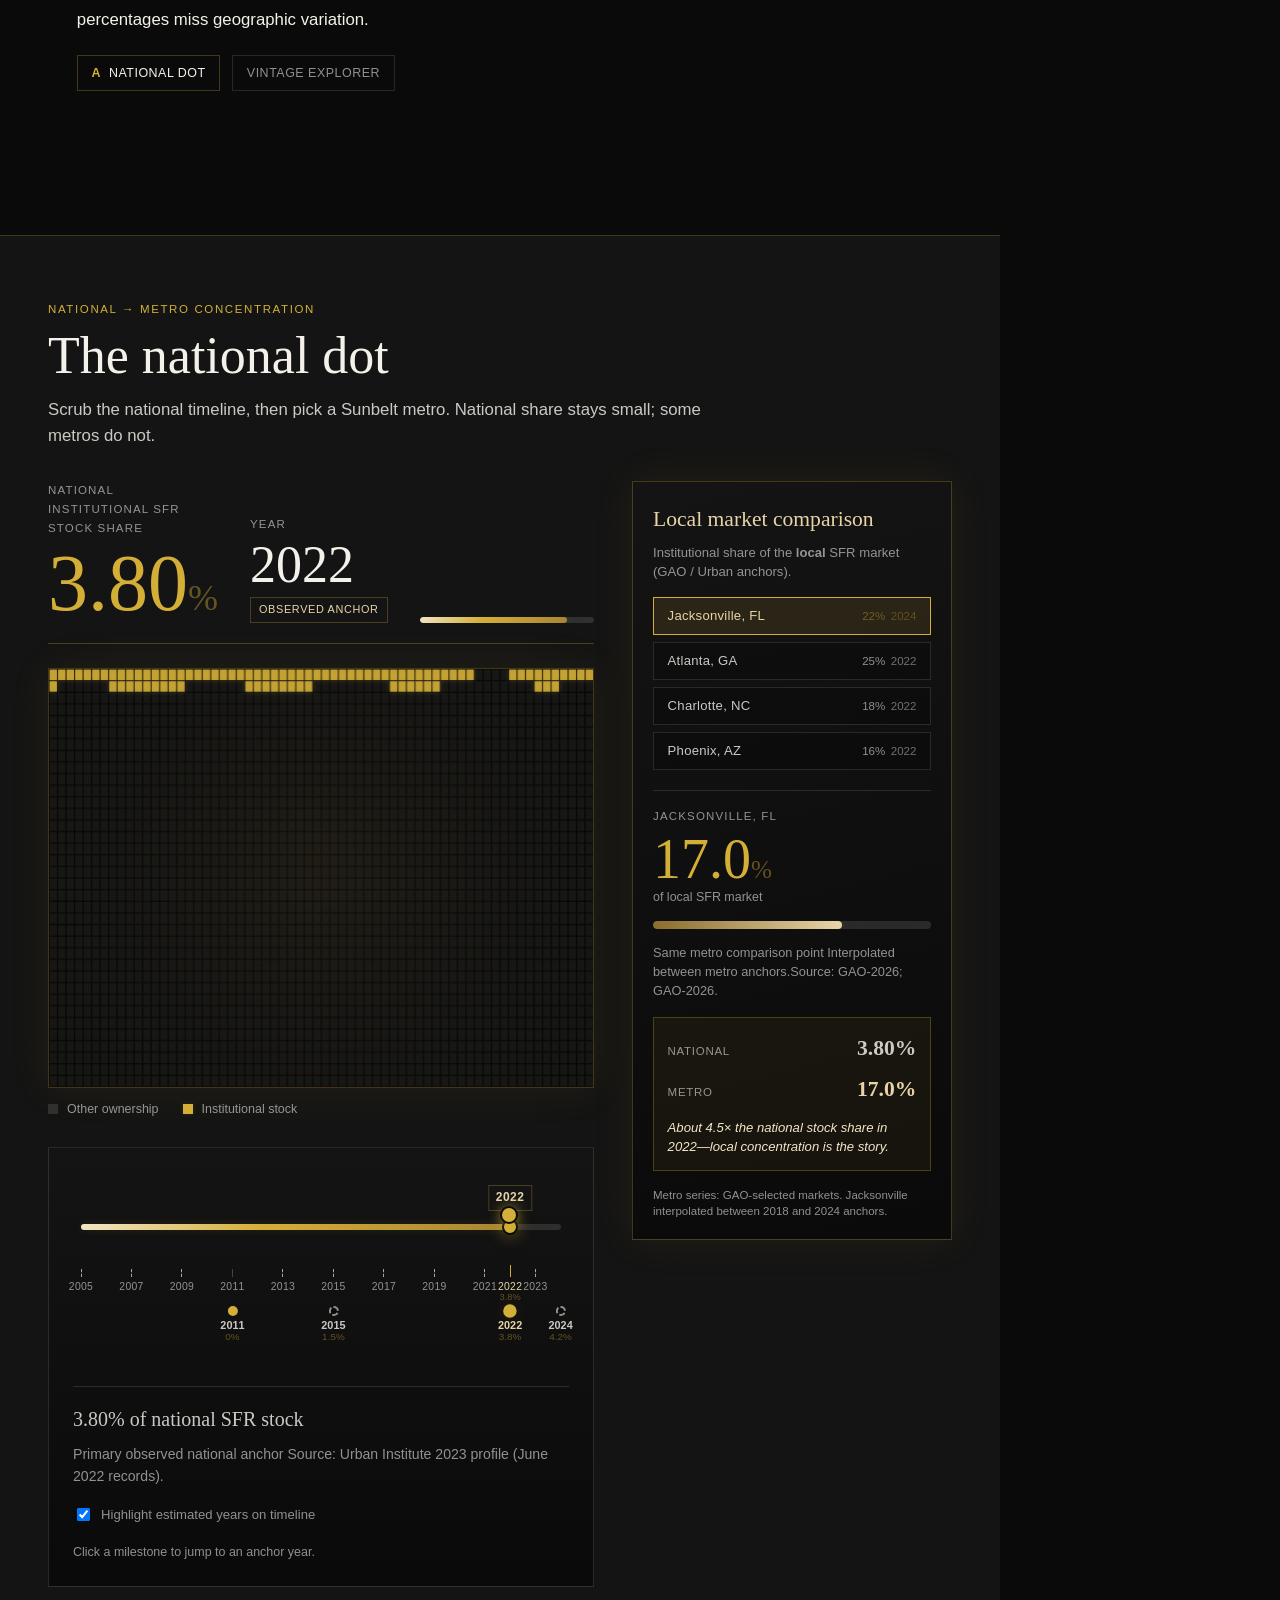
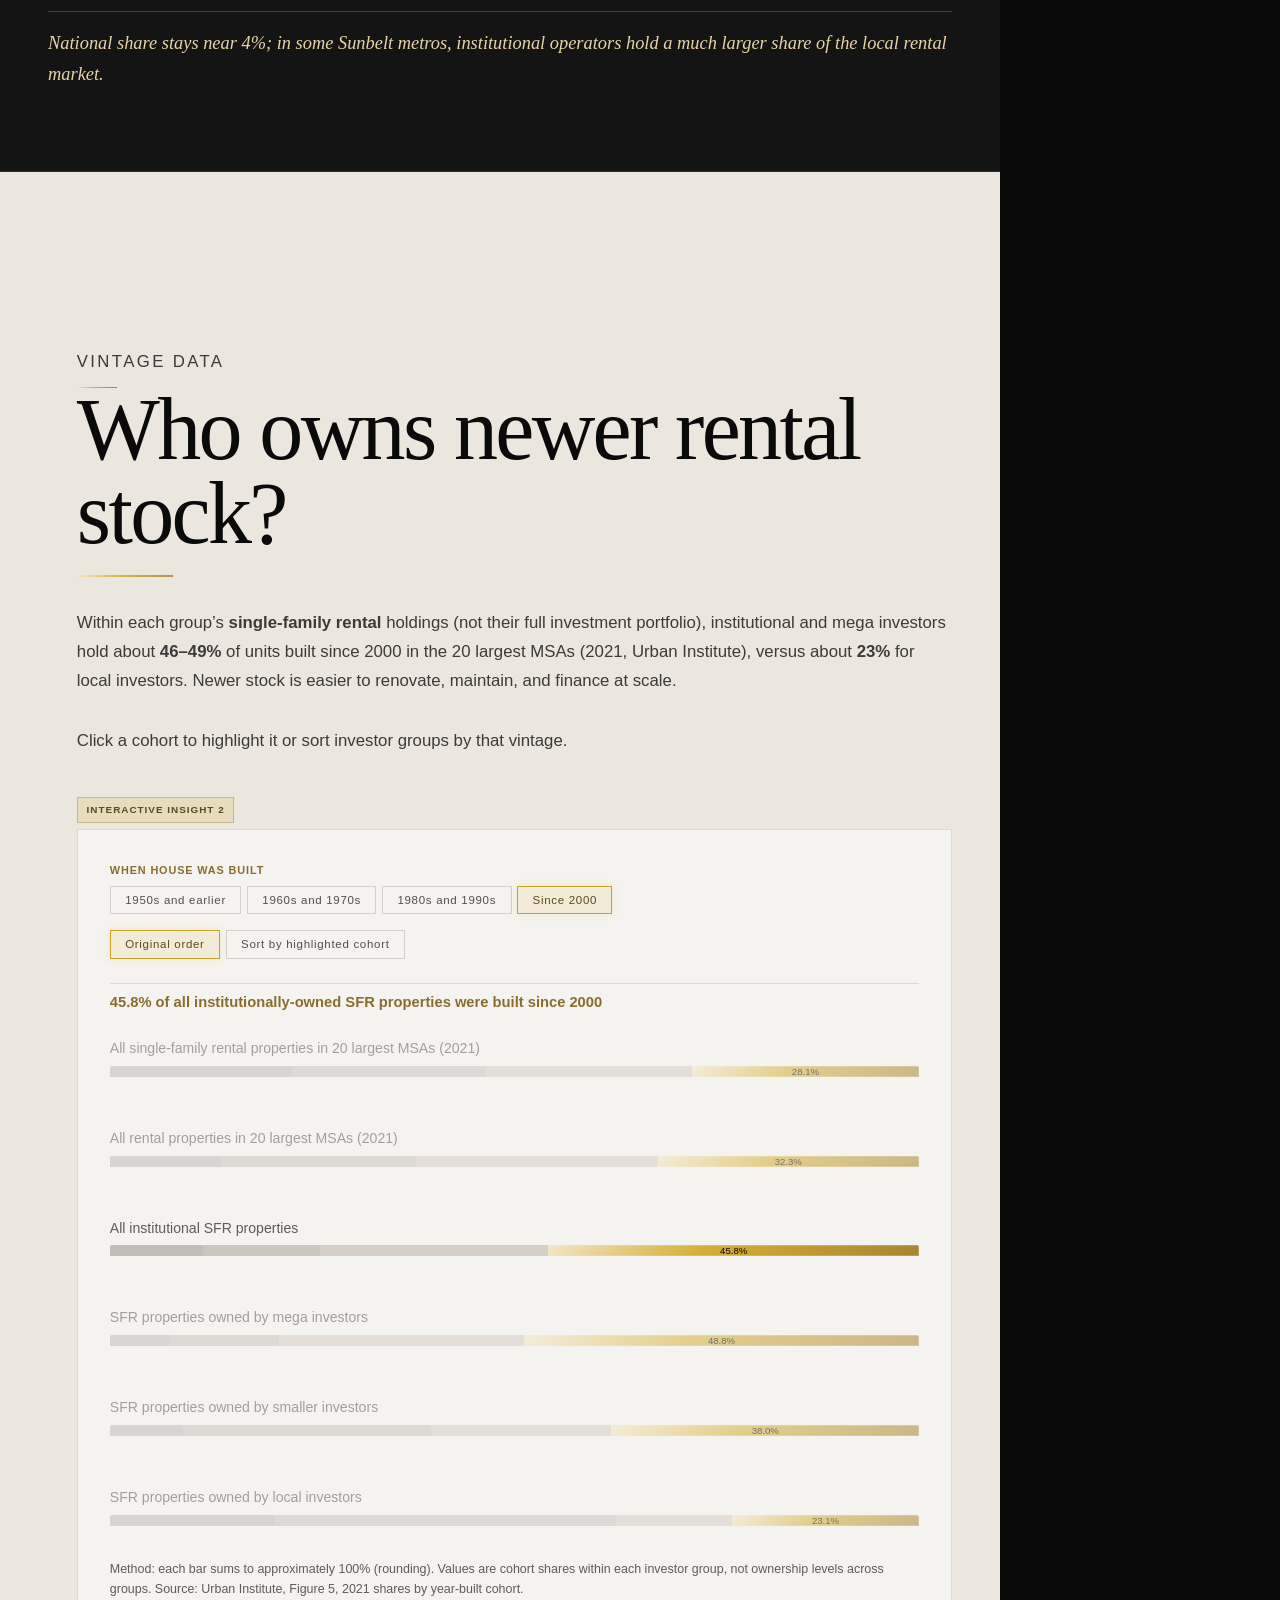
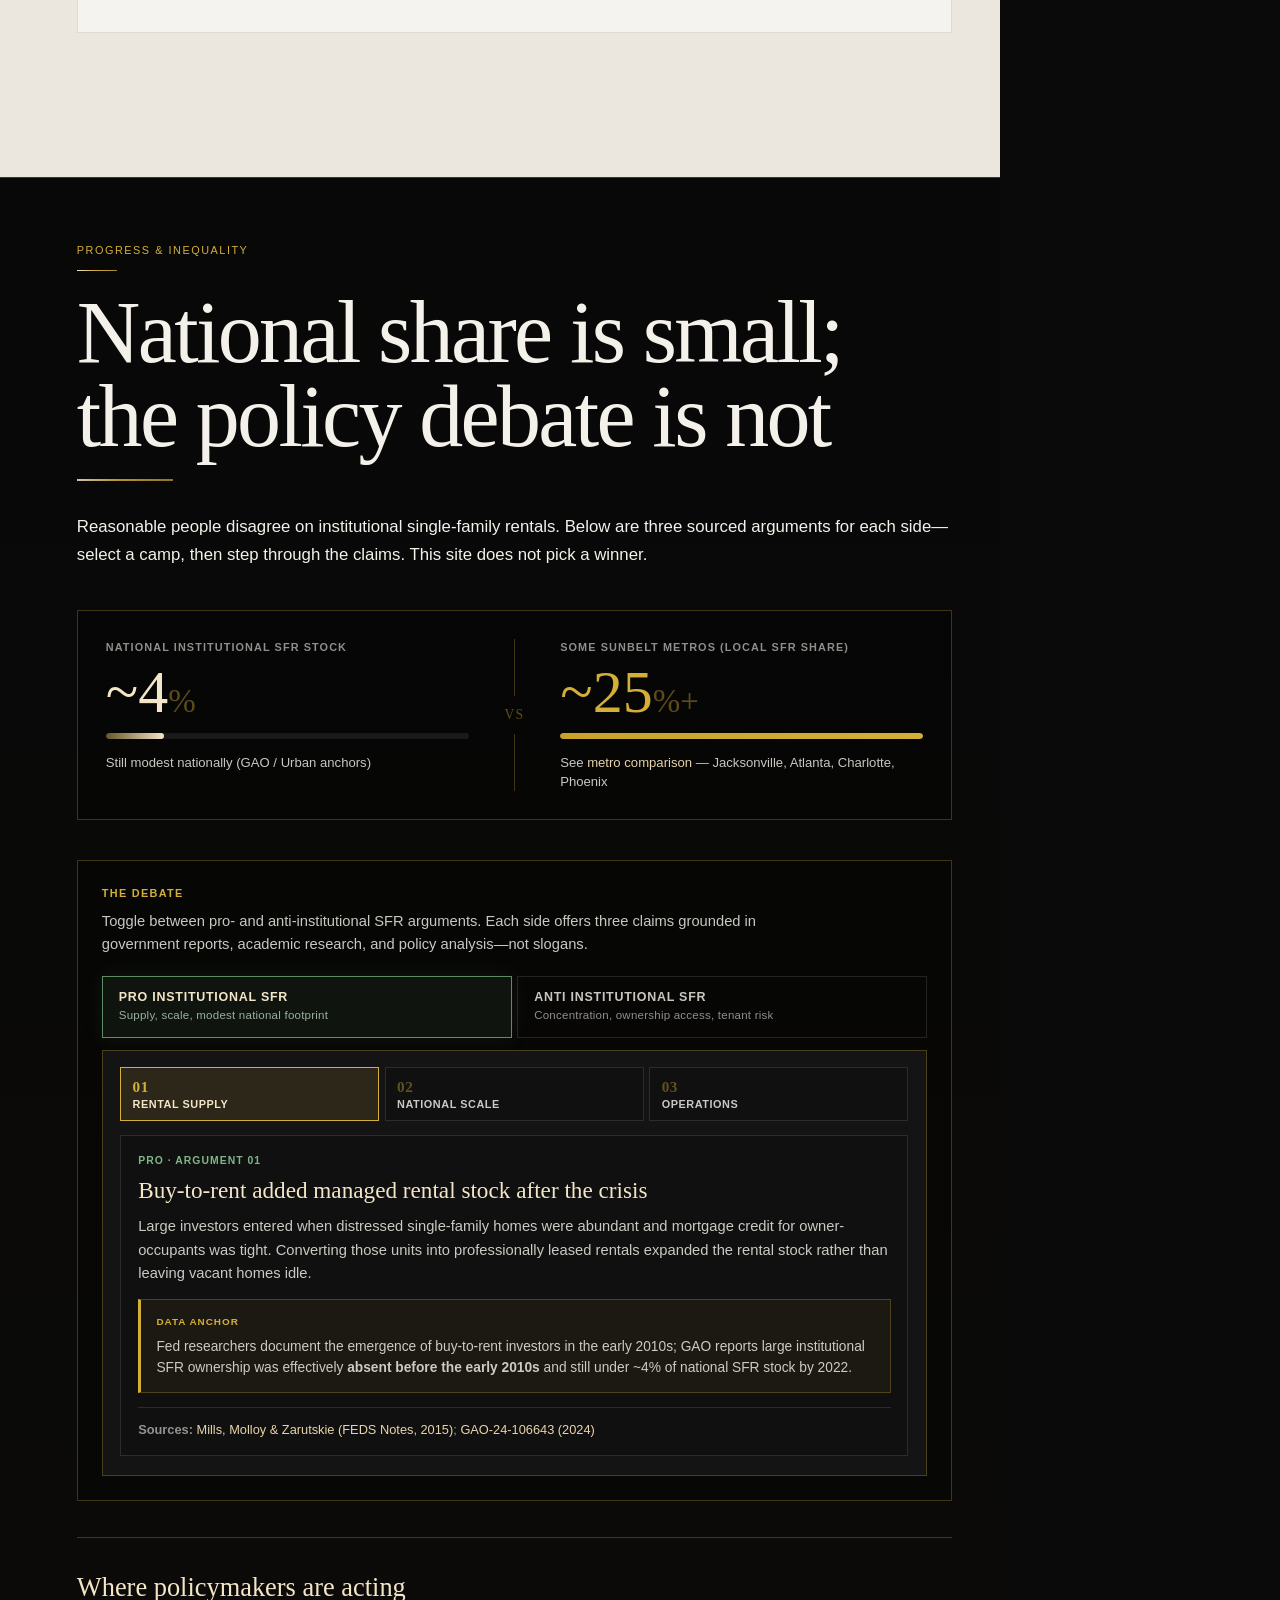
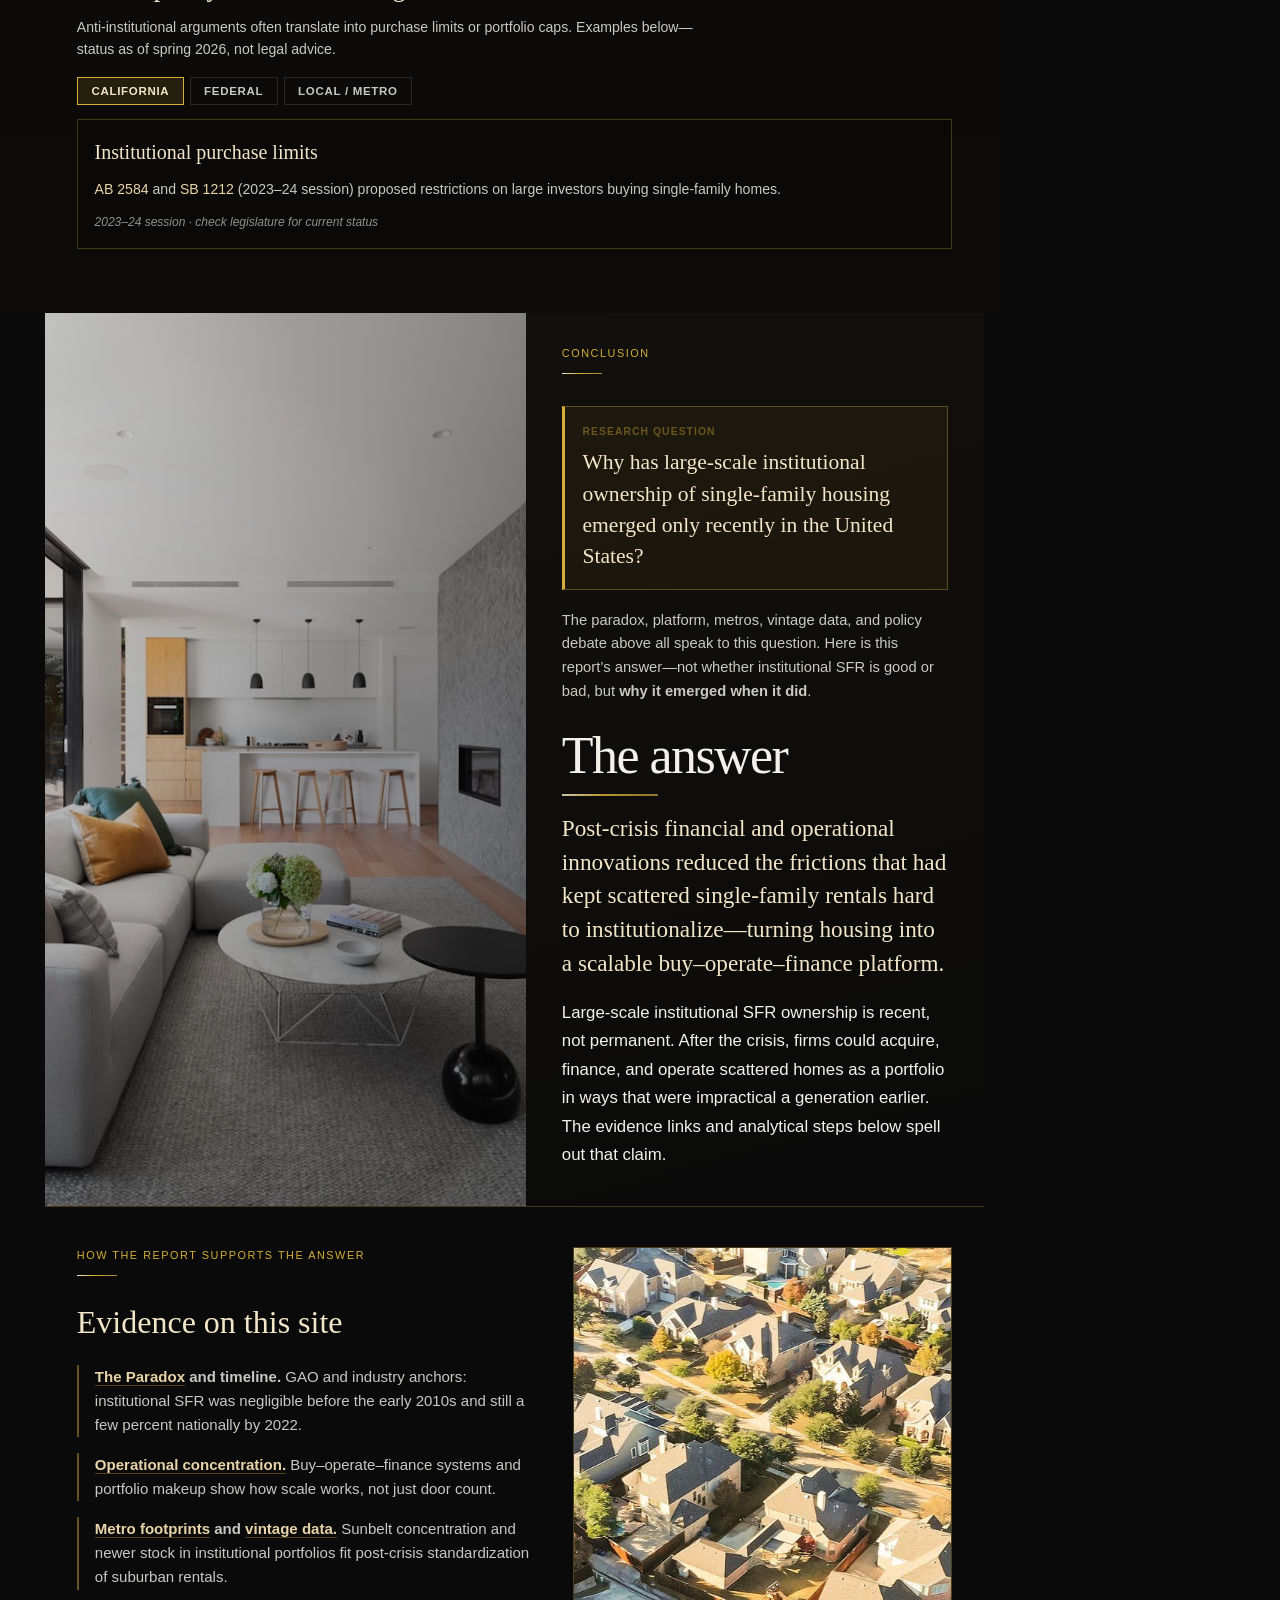
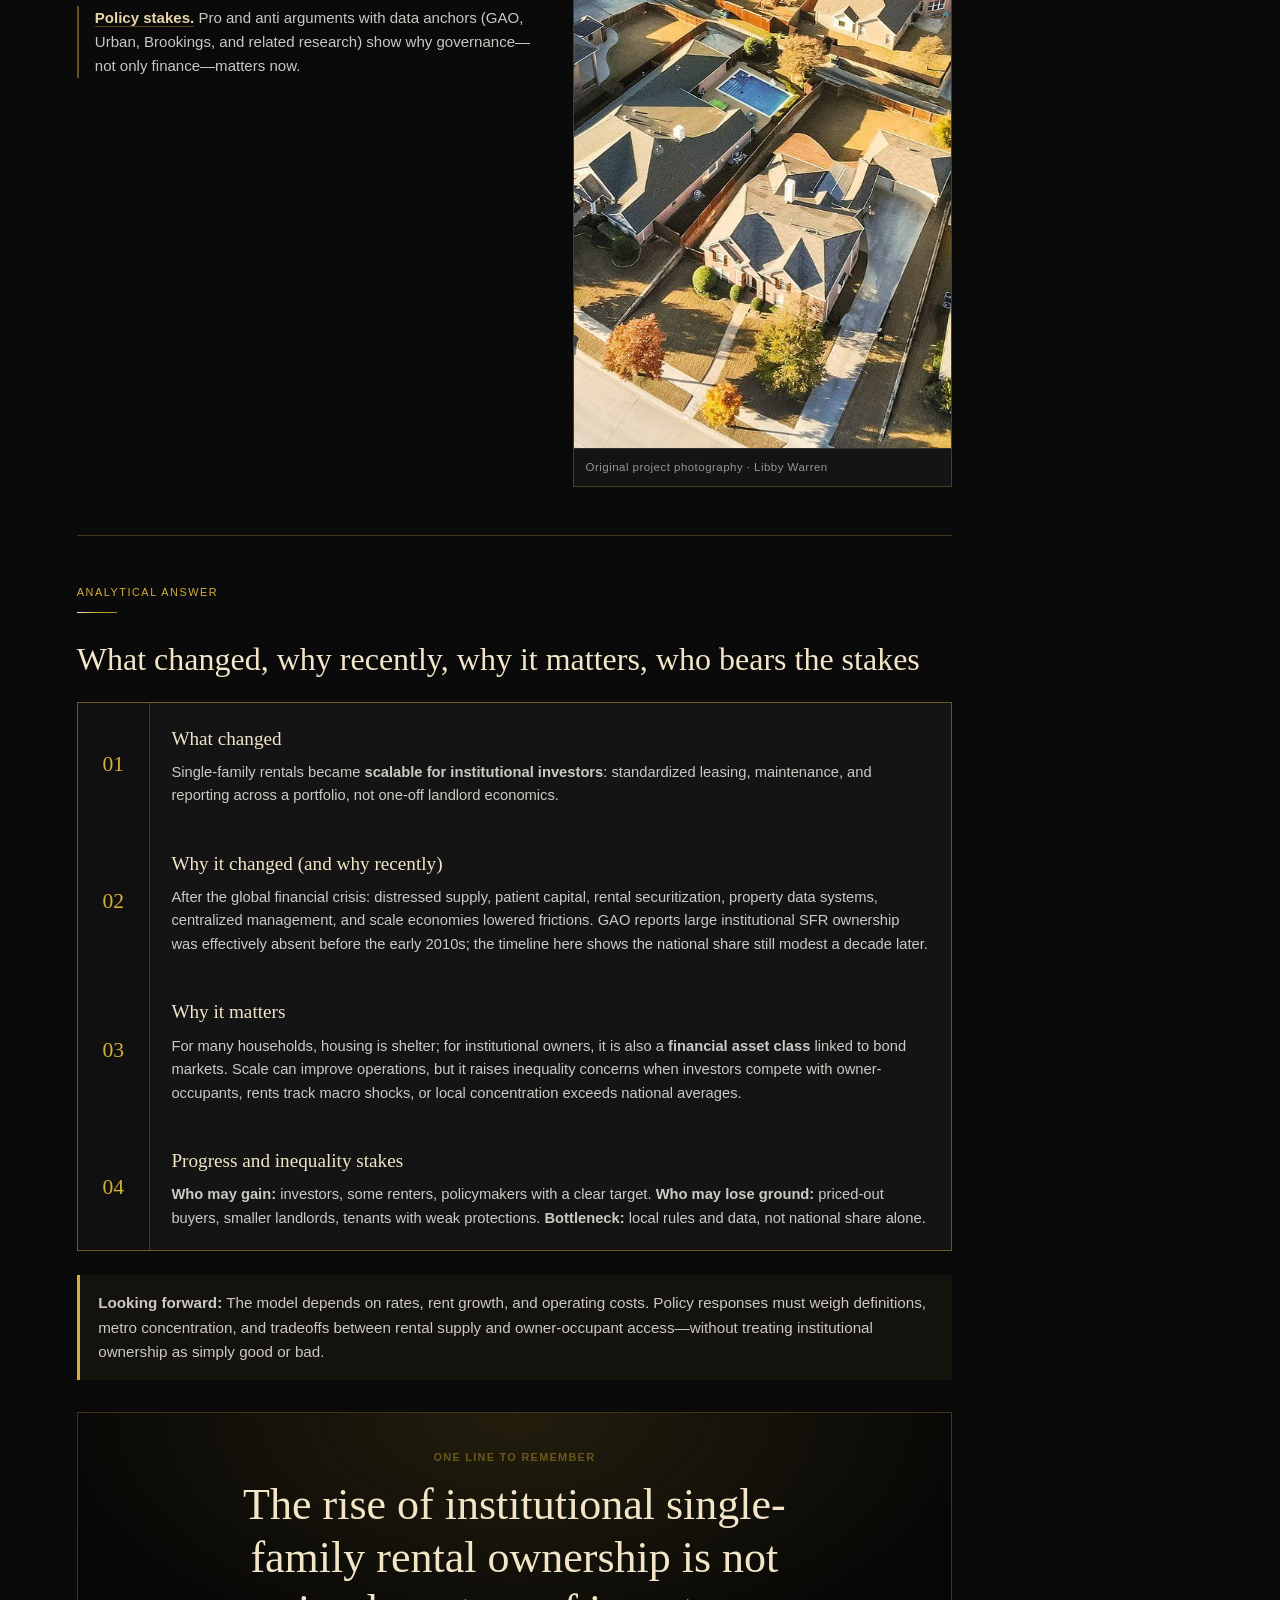
==== commit 9af0dc96: "Lead conclusion with research question before the answer Reorder mast copy: restate RQ, bridge from " ====
--- a/site/index.html
+++ b/site/index.html
@@ -953,23 +953,29 @@
           </figure>
           <div class="conclusion-mast__copy">
             <p class="eyebrow">Conclusion</p>
-            <h2 id="conclusion-title" class="panel-title">Answer: institutional SFR arrived when housing became scalable</h2>
-            <p class="panel-intro">
-              Large-scale institutional SFR ownership is recent, not permanent. After the crisis, firms could
-              acquire, finance, and operate scattered homes as a portfolio in ways that were impractical a
-              generation earlier. The sections above document that shift; below is the answer.
-            </p>
-            <blockquote class="conclusion-question" cite="#question">
+            <blockquote class="conclusion-question conclusion-question--lead" cite="#question">
               <p class="conclusion-question__label">Research question</p>
               <p class="conclusion-question__text">
                 Why has large-scale institutional ownership of single-family housing emerged only recently
                 in the United States?
               </p>
-              <p class="conclusion-question__answer">
-                <strong>Short answer:</strong> Post-crisis financial and operational innovations reduced the
-                frictions that had kept scattered single-family rentals hard to institutionalize.
-              </p>
             </blockquote>
+            <p class="conclusion-bridge">
+              The paradox, platform, metros, vintage data, and policy debate above all speak to this question.
+              Here is this report’s answer—not whether institutional SFR is good or bad, but <strong>why it
+              emerged when it did</strong>.
+            </p>
+            <h2 id="conclusion-title" class="panel-title conclusion-answer-title">The answer</h2>
+            <p class="conclusion-short-answer">
+              Post-crisis financial and operational innovations reduced the frictions that had kept scattered
+              single-family rentals hard to institutionalize—turning housing into a scalable buy–operate–finance
+              platform.
+            </p>
+            <p class="panel-intro conclusion-intro">
+              Large-scale institutional SFR ownership is recent, not permanent. After the crisis, firms could
+              acquire, finance, and operate scattered homes as a portfolio in ways that were impractical a
+              generation earlier. The evidence links and analytical steps below spell out that claim.
+            </p>
           </div>
         </header>
 
--- a/site/styles.css
+++ b/site/styles.css
@@ -3049,6 +3049,40 @@
   background: rgba(212, 175, 55, 0.06);
 }
 
+.conclusion-question--lead {
+  margin-top: 0.75rem;
+}
+
+.conclusion-bridge {
+  margin: 1.15rem 0 0;
+  max-width: 36rem;
+  font-size: 0.92rem;
+  line-height: 1.6;
+  color: var(--text-soft);
+}
+
+.conclusion-answer-title {
+  margin-top: 1.75rem;
+  font-size: clamp(2rem, 5vw, 3.25rem);
+}
+
+.conclusion-answer-title::after {
+  margin-top: 0.85rem;
+}
+
+.conclusion-short-answer {
+  margin: 1rem 0 0;
+  max-width: 36rem;
+  font-family: var(--font-display);
+  font-size: clamp(1.15rem, 2.4vw, 1.45rem);
+  line-height: 1.45;
+  color: var(--gold-pale);
+}
+
+.conclusion-intro {
+  margin-top: 1.15rem;
+}
+
 .conclusion-question__label {
   margin: 0 0 0.45rem;
   font-size: 0.65rem;
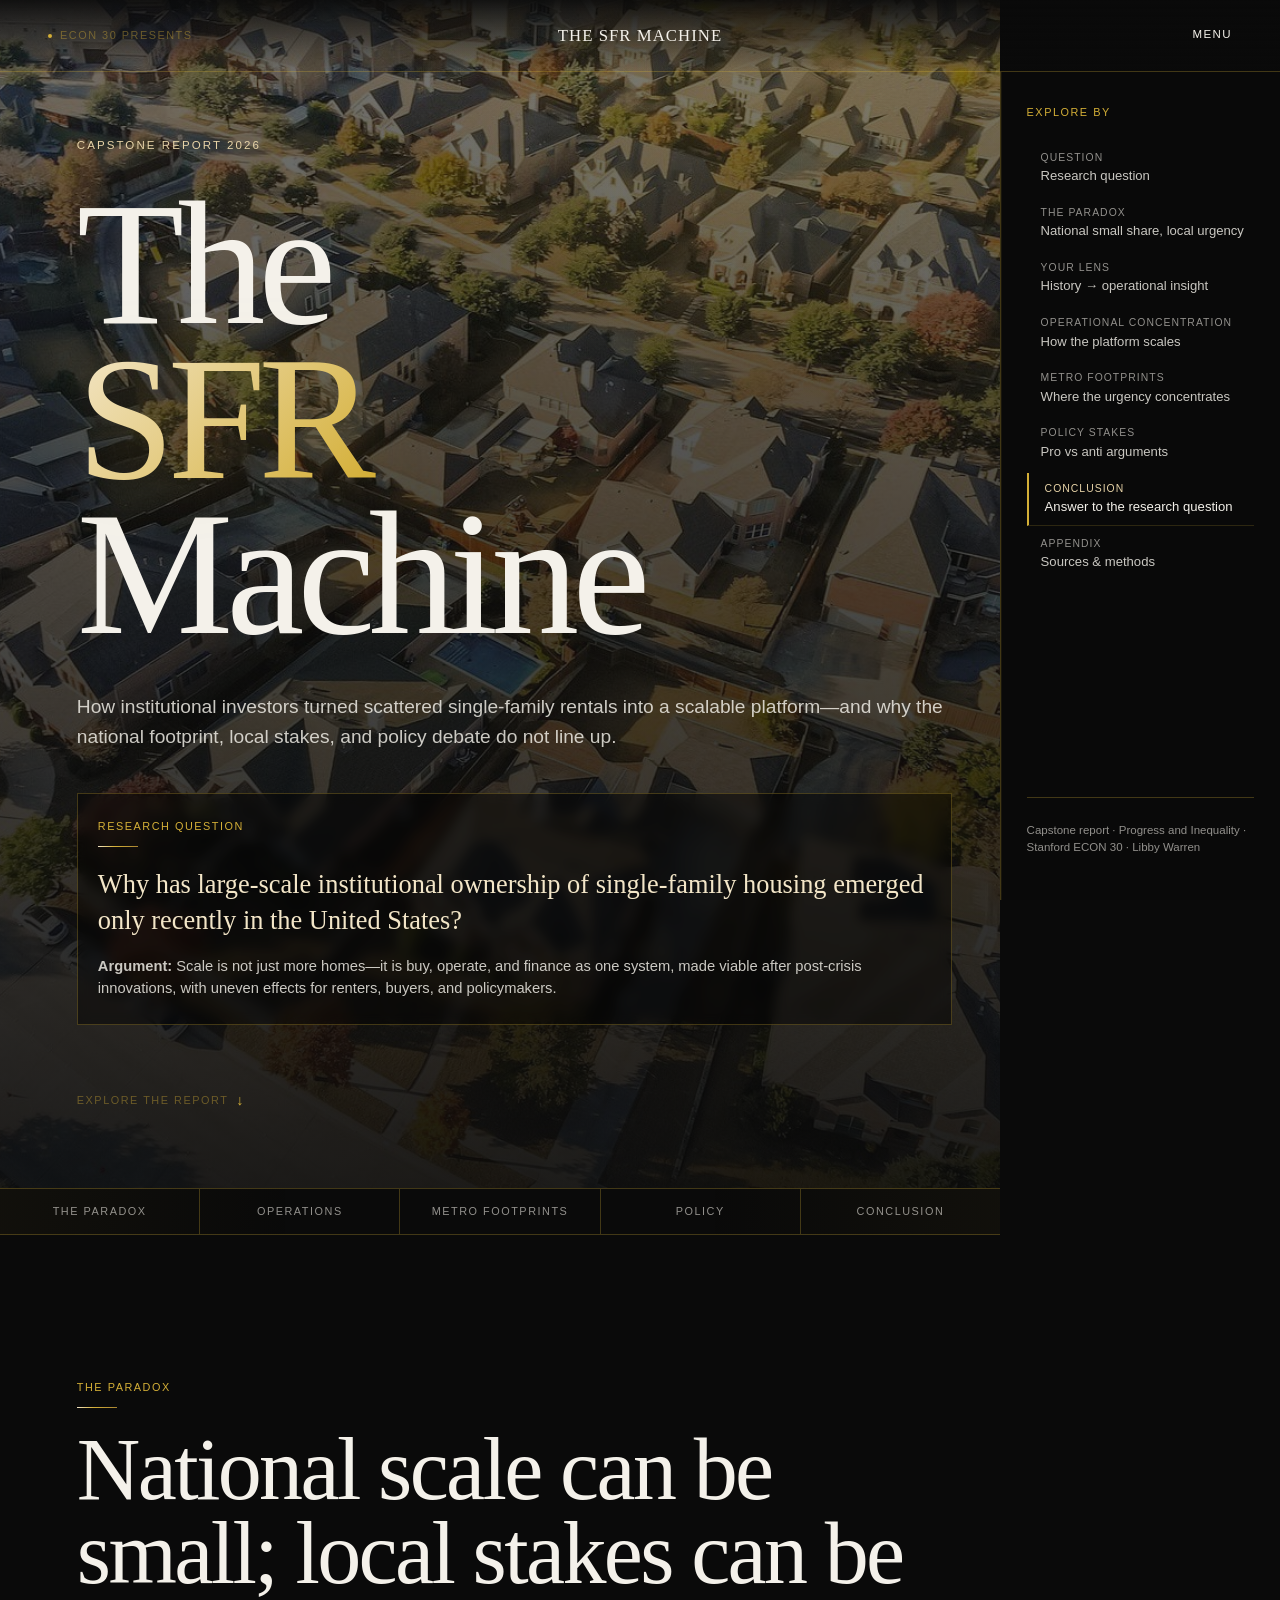
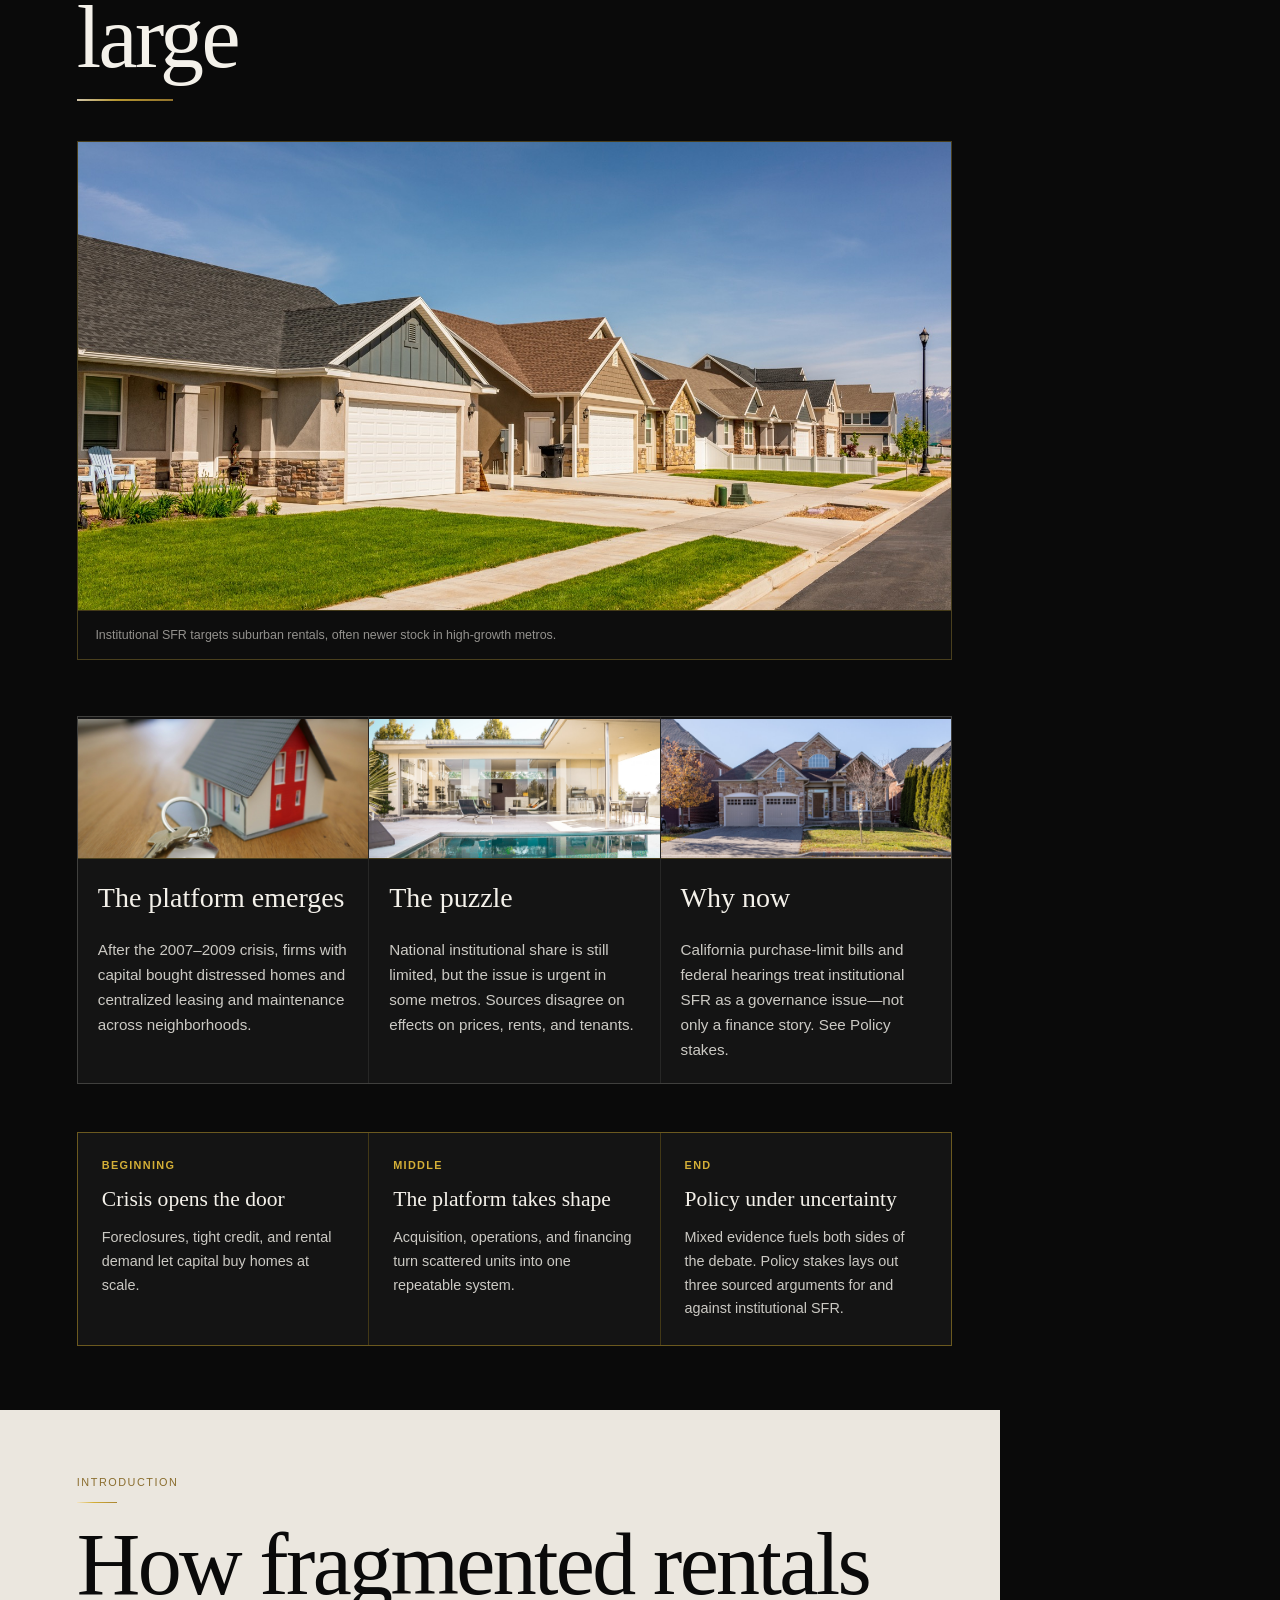
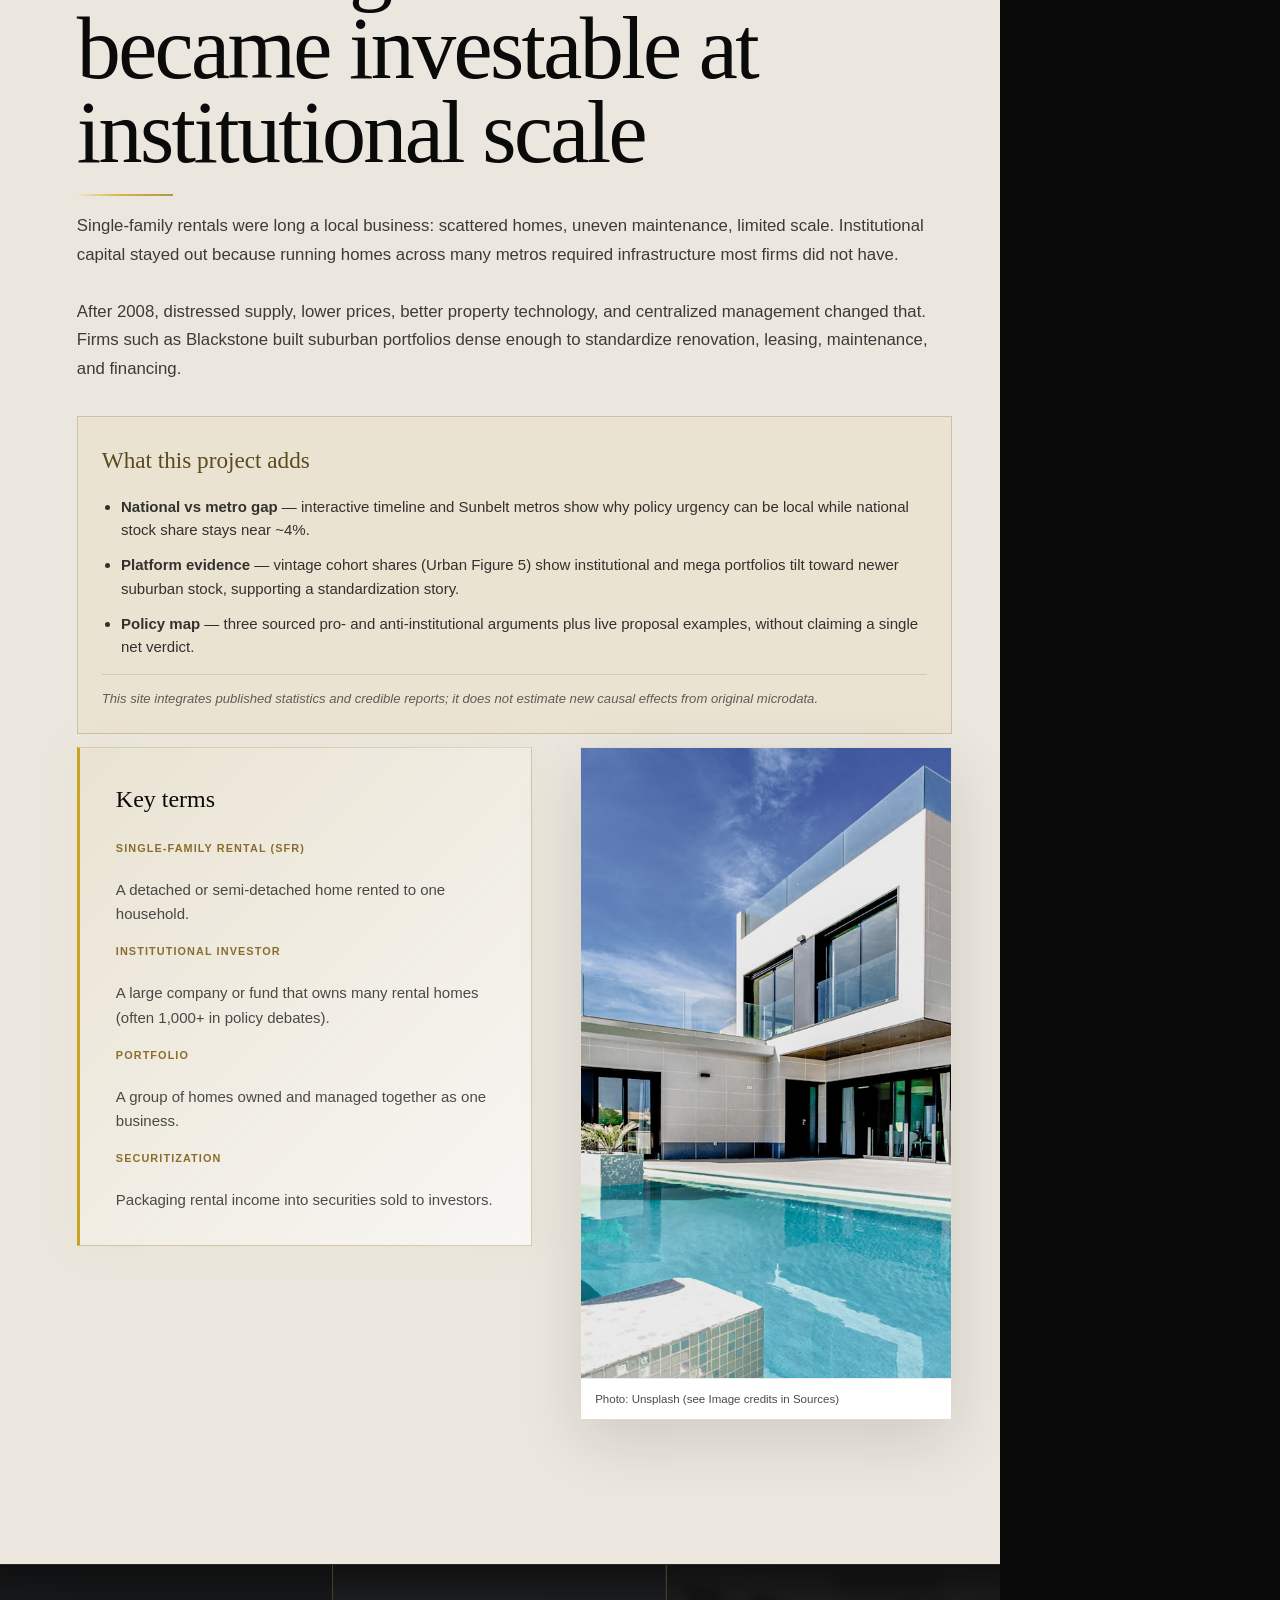
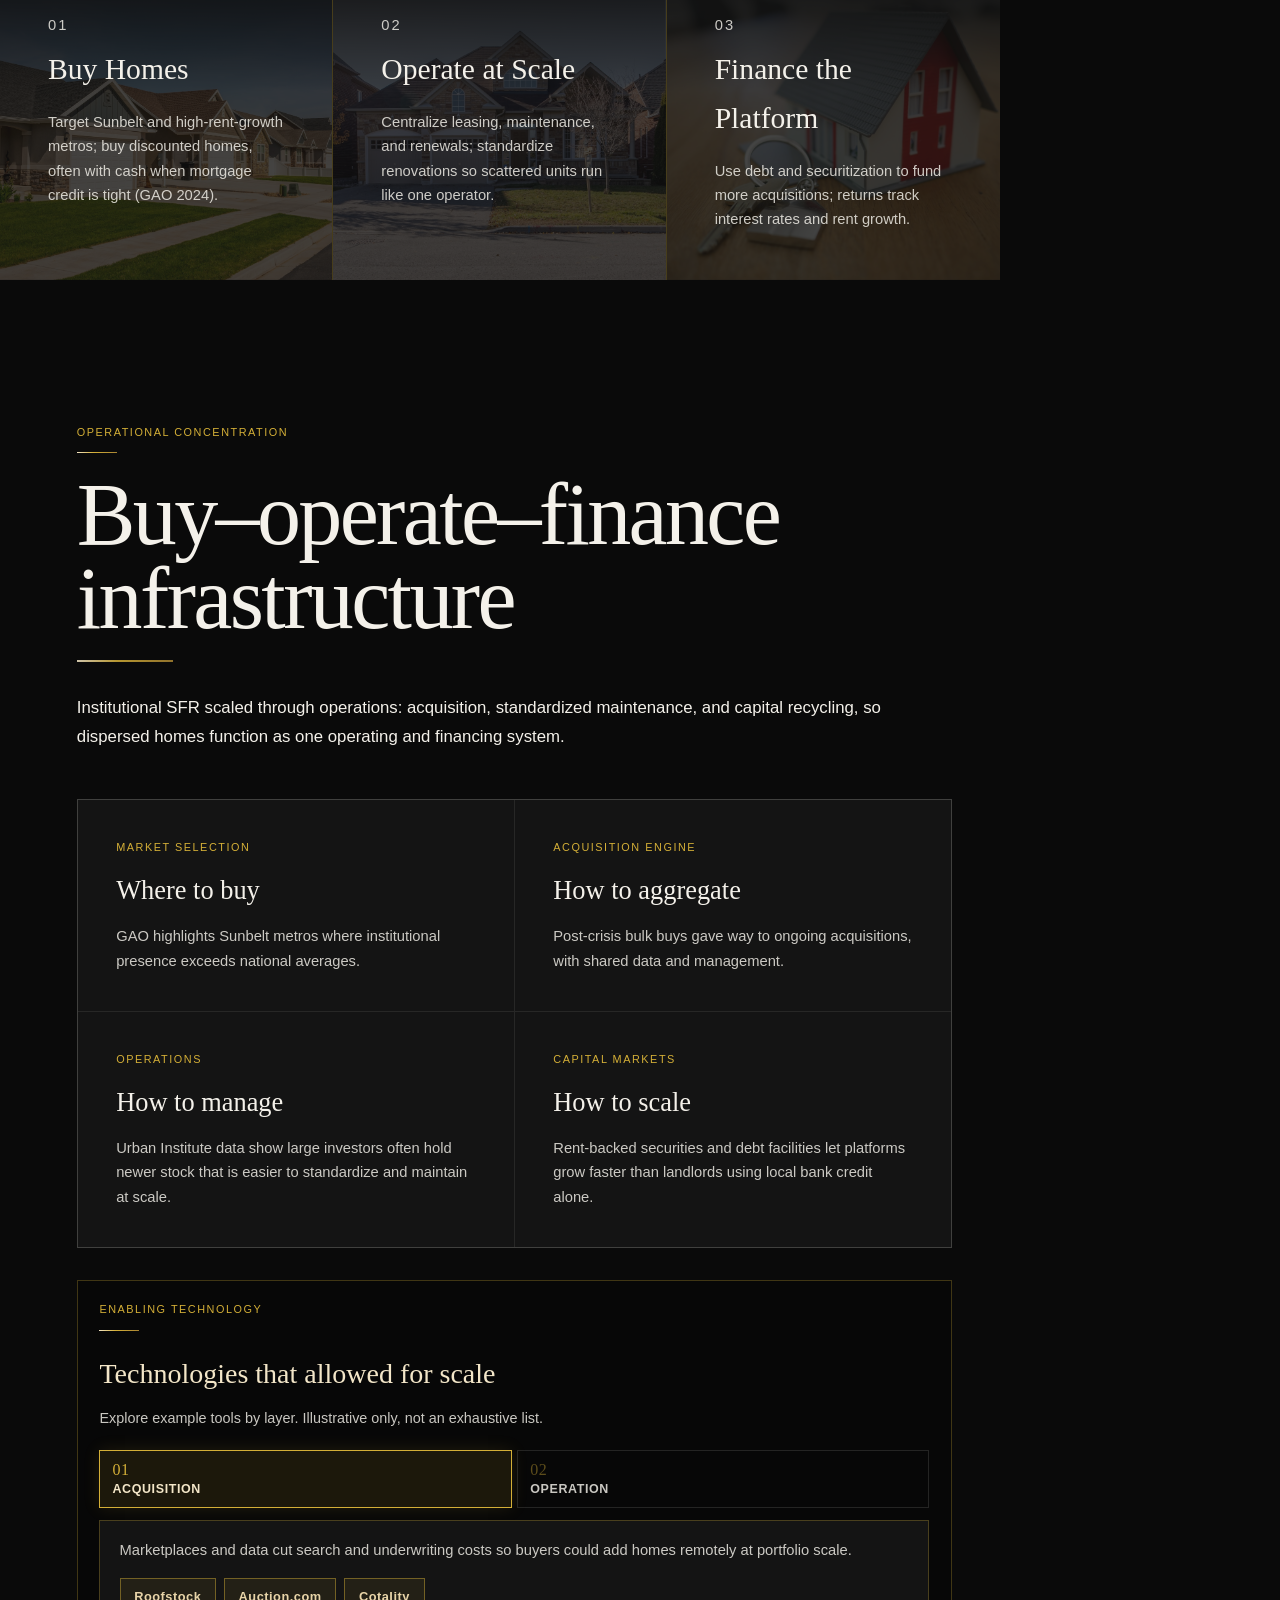
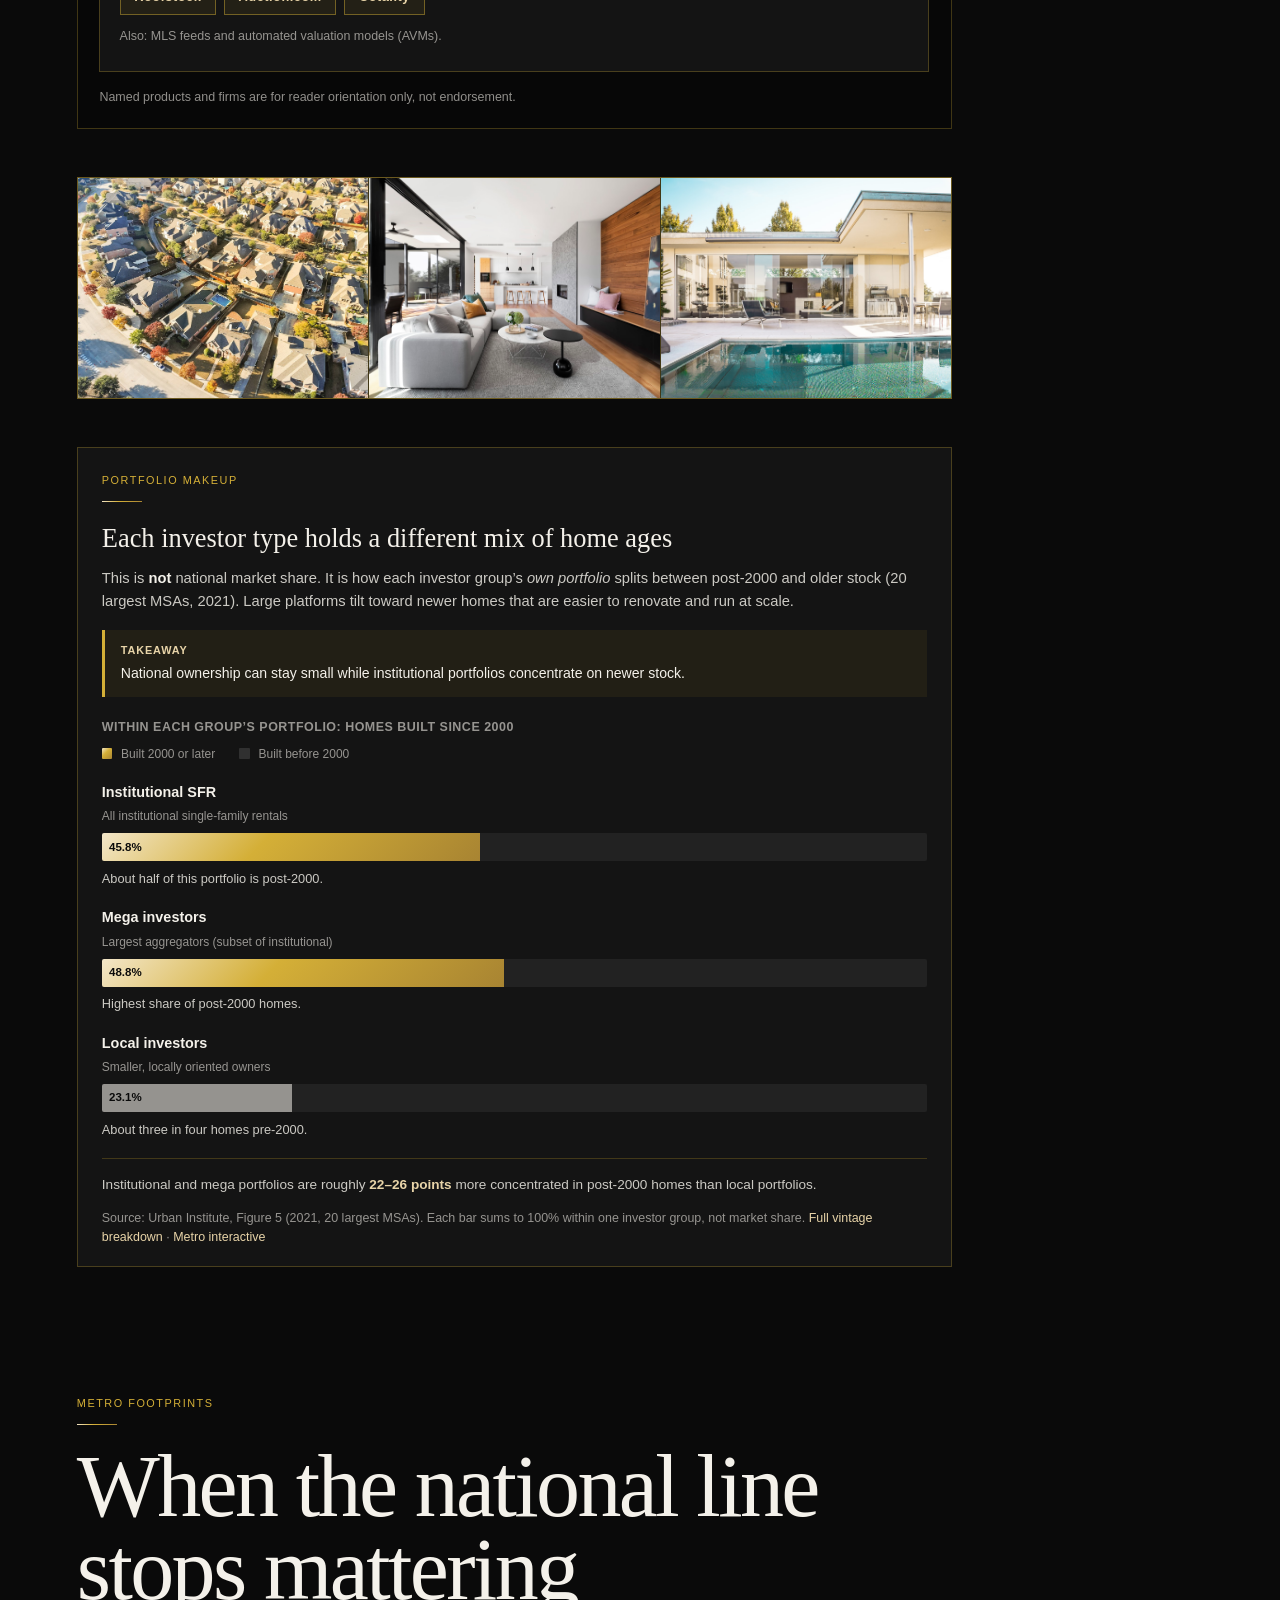
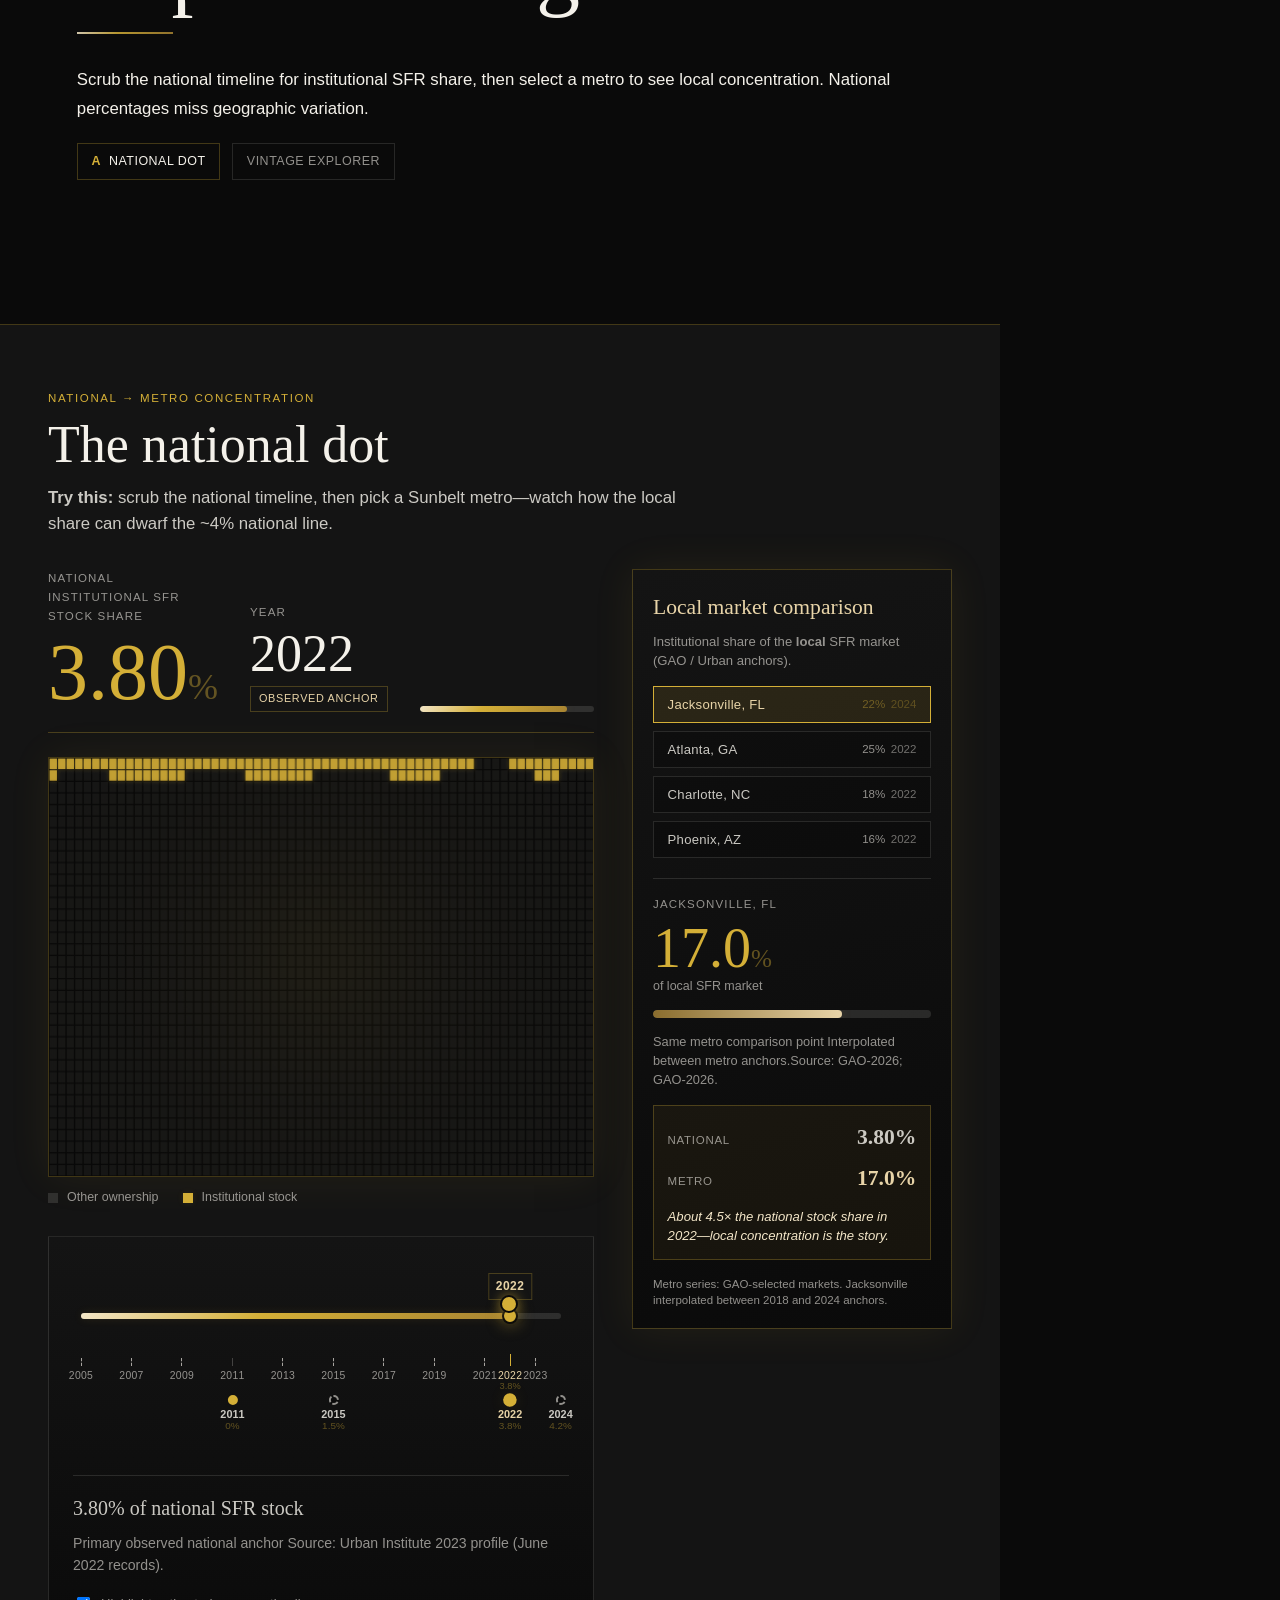
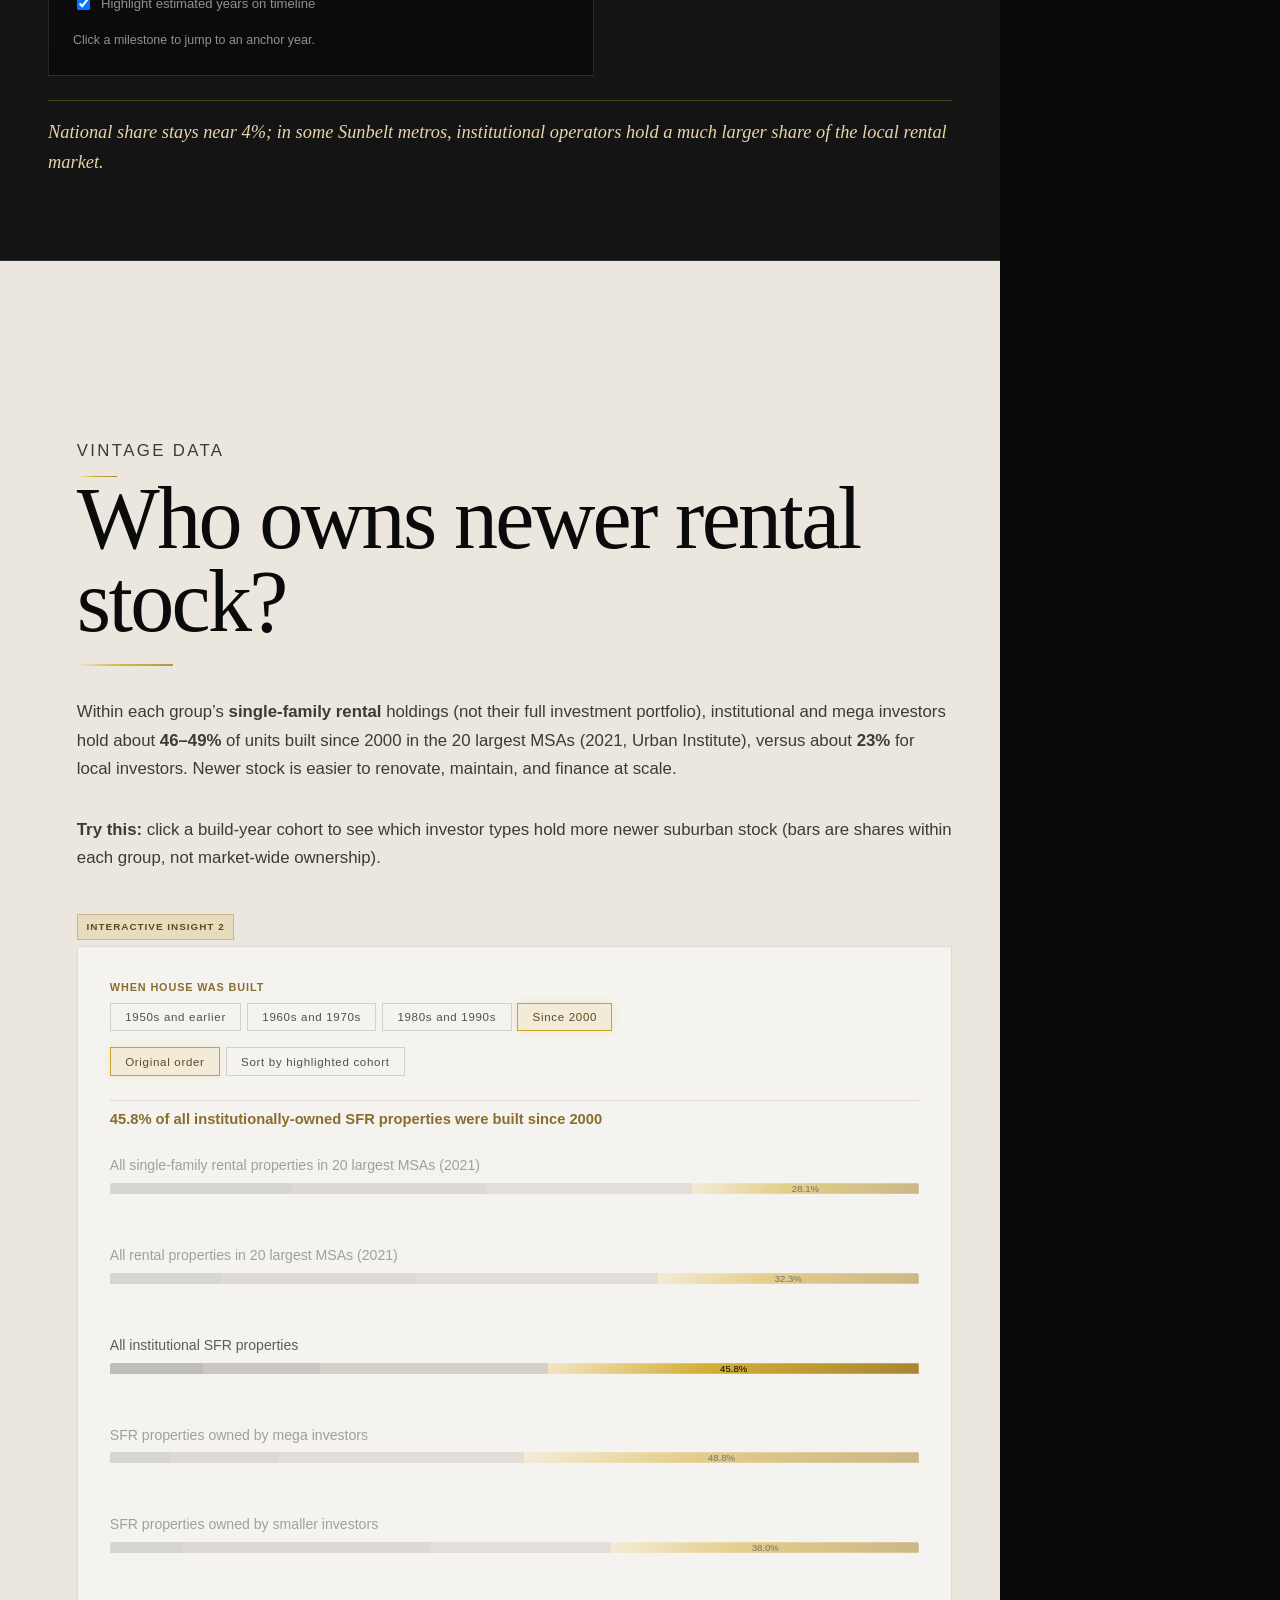
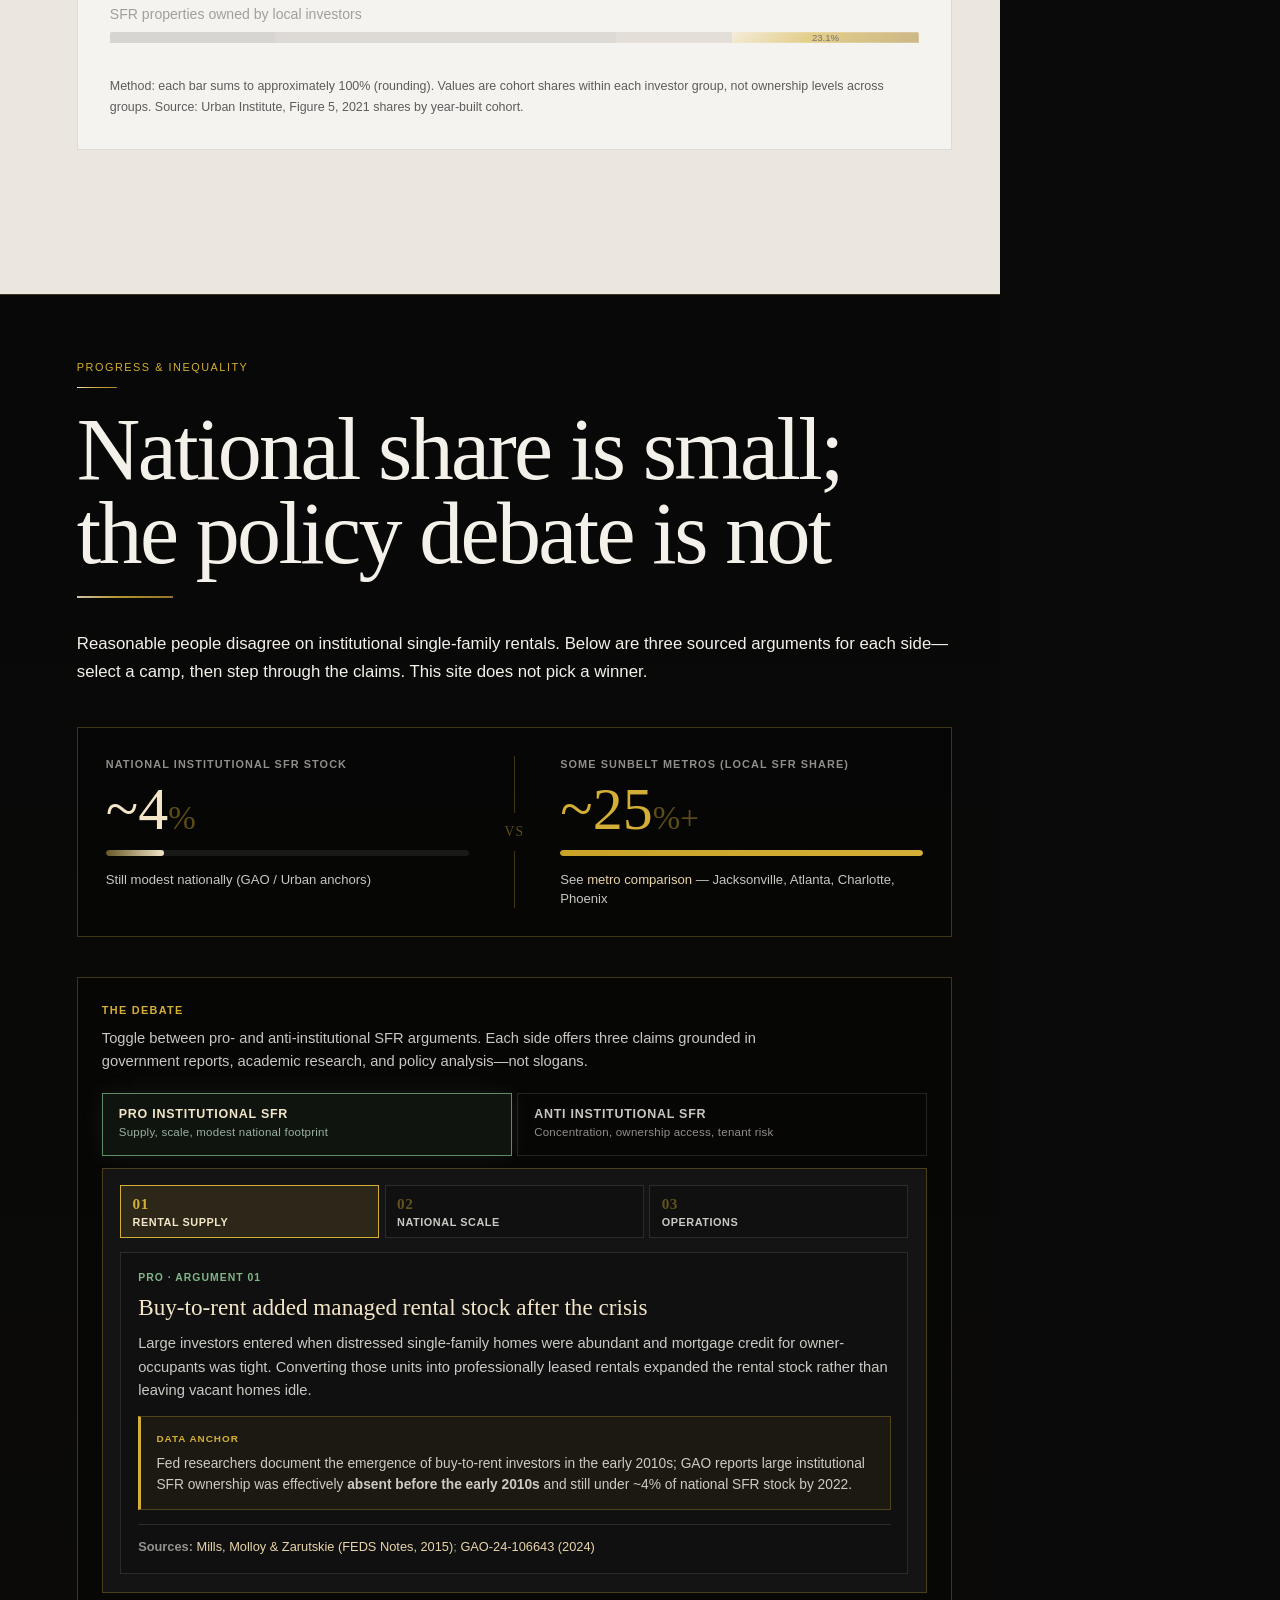
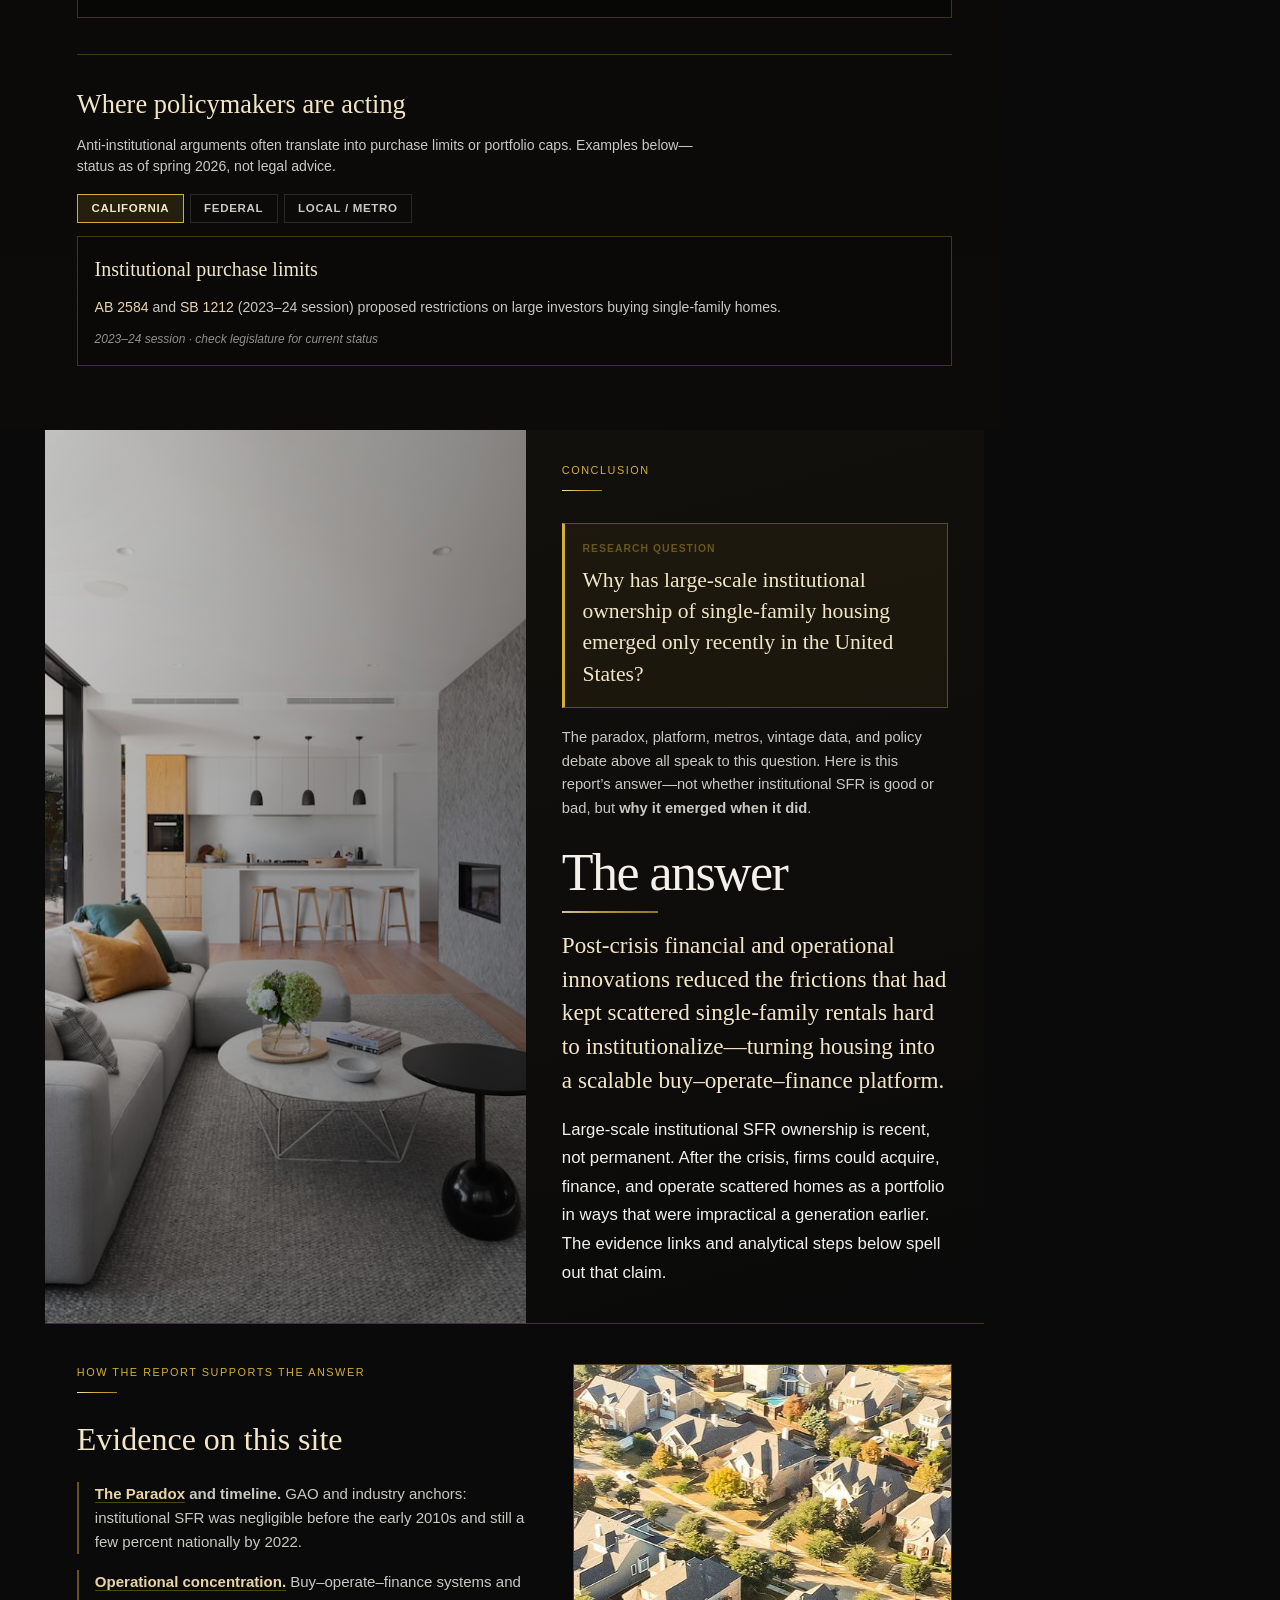
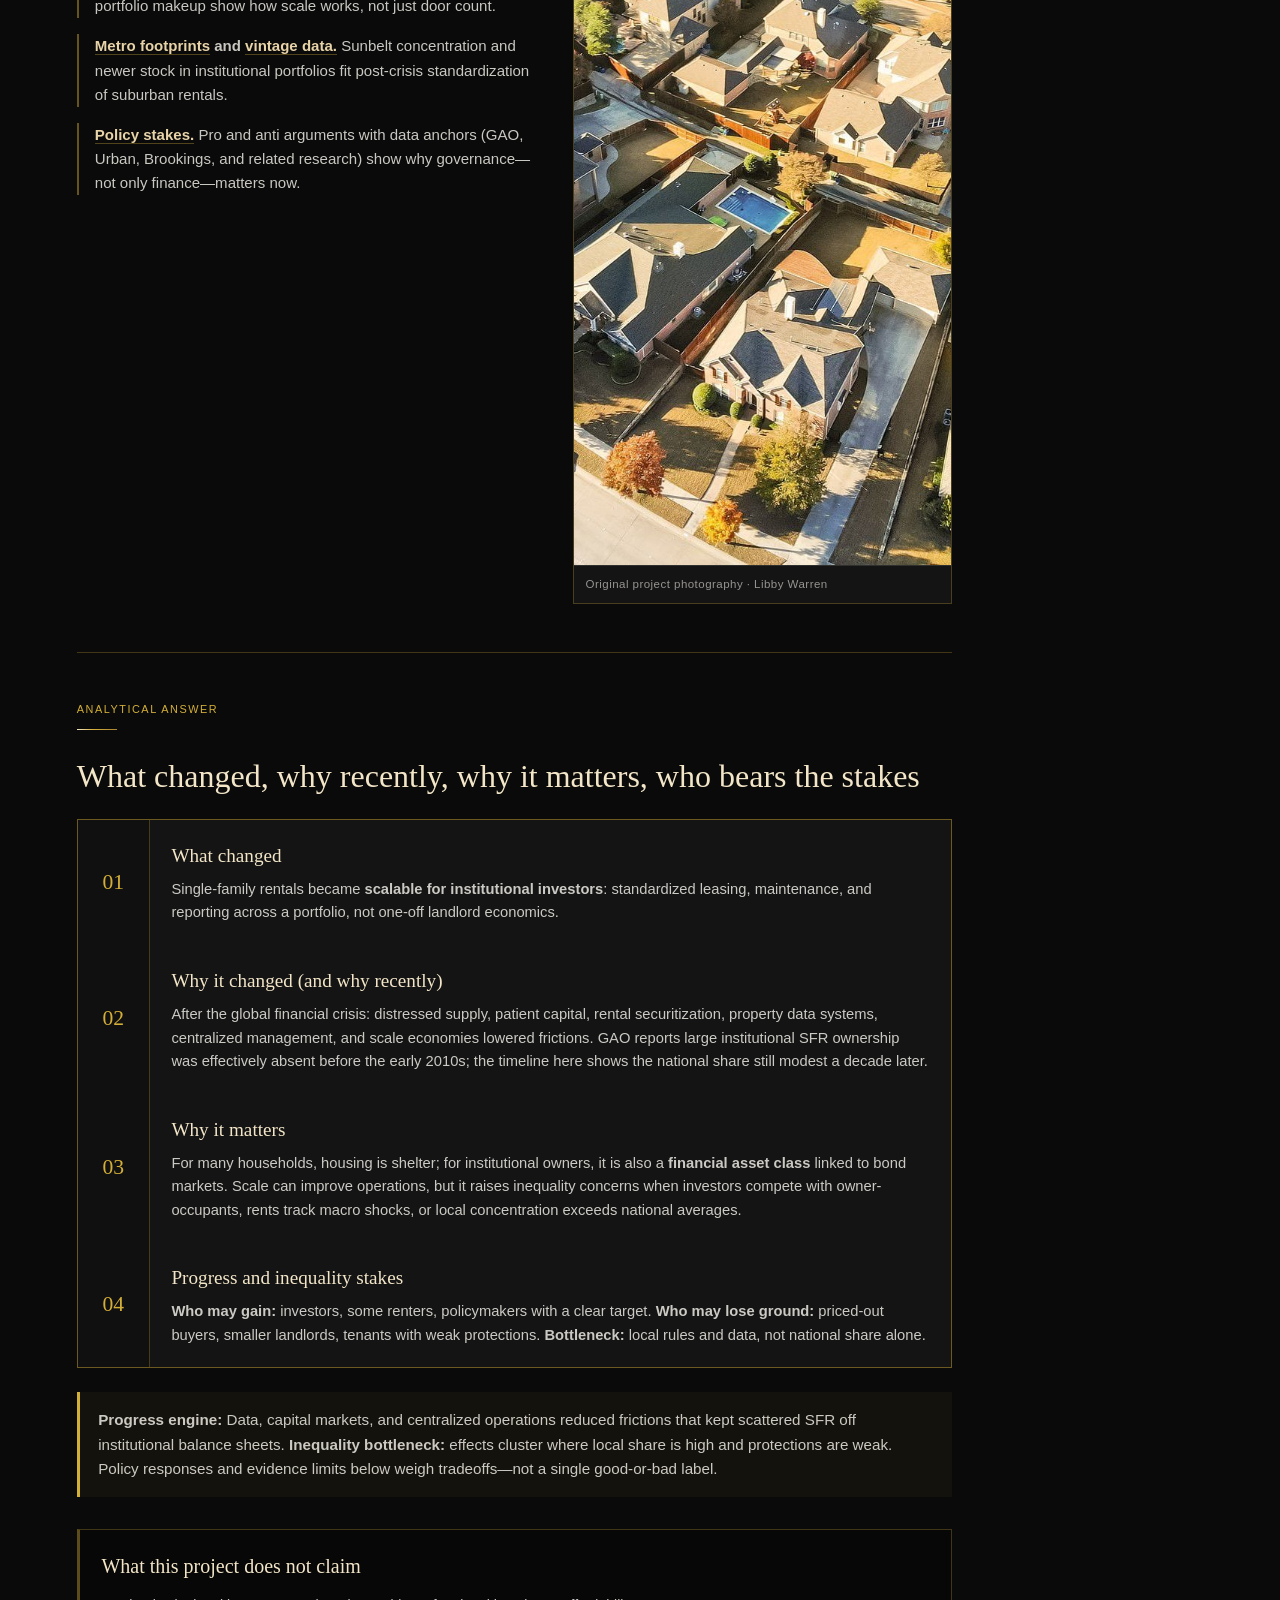
==== commit 51c383a0: "Final submission polish for link-only capstone review Add project contribution and limits, trim hero" ====
--- a/site/index.html
+++ b/site/index.html
@@ -60,9 +60,8 @@
             <span>Machine</span>
           </h1>
           <p class="hero-lead">
-            How institutional investors turned scattered single-family rentals into a scalable platform,
-            and why evidence on prices, rents, and tenants stays contested—and why proposals to
-            limit institutional buying are gaining attention.
+            How institutional investors turned scattered single-family rentals into a scalable platform—and
+            why the national footprint, local stakes, and policy debate do not line up.
           </p>
           <div class="research-question" id="question">
             <p class="eyebrow">Research question</p>
@@ -71,17 +70,10 @@
               in the United States?
             </p>
             <p class="research-question__claim">
-              <strong>Argument:</strong> Institutional ownership became viable after financial and operational
-              innovations made scattered rentals a scalable investment platform, with uneven effects for renters,
-              buyers, and policymakers.
-            </p>
-          </div>
-          <div class="hero-thesis" aria-label="Project thesis">
-            <p>Project thesis</p>
-            <blockquote>
-              Scale is not just more homes. It is buy, operate, and finance as one system, with uneven
-              consequences for renters, buyers, and policymakers.
-            </blockquote>
+              <strong>Argument:</strong> Scale is not just more homes—it is buy, operate, and finance as one
+              system, made viable after post-crisis innovations, with uneven effects for renters, buyers, and
+              policymakers.
+            </p>
           </div>
           <p class="hero-scroll"><a href="#story">Explore the report</a></p>
           </div>
@@ -170,6 +162,28 @@
           management changed that. Firms such as Blackstone built suburban portfolios dense enough to
           standardize renovation, leasing, maintenance, and financing.
         </p>
+
+        <aside class="contribution-box" aria-labelledby="contribution-heading">
+          <h3 id="contribution-heading">What this project adds</h3>
+          <ul>
+            <li>
+              <strong>National vs metro gap</strong> — interactive timeline and Sunbelt metros show why policy
+              urgency can be local while national stock share stays near ~4%.
+            </li>
+            <li>
+              <strong>Platform evidence</strong> — vintage cohort shares (Urban Figure 5) show institutional and
+              mega portfolios tilt toward newer suburban stock, supporting a standardization story.
+            </li>
+            <li>
+              <strong>Policy map</strong> — three sourced pro- and anti-institutional arguments plus live
+              proposal examples, without claiming a single net verdict.
+            </li>
+          </ul>
+          <p class="contribution-box__note">
+            This site integrates published statistics and credible reports; it does not estimate new causal
+            effects from original microdata.
+          </p>
+        </aside>
 
         <div class="mission-row-2">
           <div class="definition-box">
@@ -479,8 +493,8 @@
           <p class="showcase-lab-tag">National → metro concentration</p>
           <h2 class="showcase-lab-title">The national dot</h2>
           <p class="showcase-lab-lead">
-            Scrub the national timeline, then pick a Sunbelt metro. National share stays small; some metros
-            do not.
+            <strong>Try this:</strong> scrub the national timeline, then pick a Sunbelt metro—watch how the
+            local share can dwarf the ~4% national line.
           </p>
         </div>
 
@@ -607,7 +621,10 @@
             since 2000 in the 20 largest MSAs (2021, Urban Institute), versus about <strong>23%</strong> for
             local investors. Newer stock is easier to renovate, maintain, and finance at scale.
           </p>
-          <p>Click a cohort to highlight it or sort investor groups by that vintage.</p>
+          <p>
+            <strong>Try this:</strong> click a build-year cohort to see which investor types hold more newer
+            suburban stock (bars are shares within each group, not market-wide ownership).
+          </p>
         </div>
         <div class="timeline">
           <p class="interactive-badge interactive-badge--light">Interactive insight 2</p>
@@ -1069,12 +1086,22 @@
             </li>
           </ol>
           <p class="conclusion-forward">
-            <strong>Looking forward:</strong> The model depends on rates, rent growth, and operating costs.
-            <a href="#policy">Policy responses</a> must weigh definitions, metro concentration, and tradeoffs
-            between rental supply and owner-occupant access—without treating institutional ownership as simply
-            good or bad.
-          </p>
-        </div>
+            <strong>Progress engine:</strong> Data, capital markets, and centralized operations reduced frictions
+            that kept scattered SFR off institutional balance sheets.
+            <strong>Inequality bottleneck:</strong> effects cluster where local share is high and protections are
+            weak. <a href="#policy">Policy responses</a> and
+            <a href="#sources">evidence limits</a> below weigh tradeoffs—not a single good-or-bad label.
+          </p>
+        </div>
+
+        <aside class="conclusion-limits" aria-labelledby="limits-heading">
+          <h3 id="limits-heading">What this project does not claim</h3>
+          <ul>
+            <li>That institutional investors are the primary driver of national housing unaffordability.</li>
+            <li>That all large landlords harm tenants—or that purchase bans are obviously correct.</li>
+            <li>That we can precisely estimate causal effects on rents or homeownership without better microdata.</li>
+          </ul>
+        </aside>
 
         <footer class="conclusion-closer">
           <p class="conclusion-closer__eyebrow">One line to remember</p>
@@ -1095,6 +1122,15 @@
         <p class="eyebrow">Appendix</p>
         <h2 class="panel-title">Sources and methods</h2>
 
+        <div class="sources-about" id="limits">
+          <p class="sources-about__label">About this capstone</p>
+          <p>
+            <strong>The SFR Machine</strong> · Stanford ECON 30 · Progress and Inequality · Spring 2026 ·
+            Libby Warren ·
+            <a href="https://econ-30-project-capstone.vercel.app/" target="_blank" rel="noopener noreferrer">econ-30-project-capstone.vercel.app</a>
+          </p>
+        </div>
+
         <h3>Methods and data honesty</h3>
         <ul>
           <li>
@@ -1110,9 +1146,6 @@
             <strong>Vintage explorer:</strong> Urban Institute Figure 5 (2021, 20 largest MSAs).
             Bars show cohort shares <em>within</em> each investor group (sum ≈ 100%), not market-wide
             ownership shares.
-          </li>
-          <li>
-            <strong>Stress table:</strong> Illustrative sensitivities only—not firm financial statements.
           </li>
           <li>
             <strong>Technology examples:</strong> Named firms and products under
@@ -1192,6 +1225,19 @@
               rel="noopener noreferrer"
             >The emergence of buy-to-rent investors in the single-family rental market</a><span class="bib-meta">(Mills, Molloy &amp; Zarutskie, FEDS Notes 2015)</span>
           </li>
+          <li class="bib-entry">
+            <span class="bib-org">Review of Financial Studies</span>
+            <a class="bib-title" href="https://doi.org/10.1093/rfs/hhad013" target="_blank" rel="noopener noreferrer">Wall Street landlords</a><span class="bib-meta">(Gurun, Wu &amp; Xiao, 2023)</span>
+          </li>
+          <li class="bib-entry">
+            <span class="bib-org">Federal Reserve Bank of Atlanta</span>
+            <a
+              class="bib-title"
+              href="https://www.frbatlanta.org/community-development/publications/discussion-papers/2016/04-corporate-landlords-institutional-investors-and-displacement.aspx"
+              target="_blank"
+              rel="noopener noreferrer"
+            >Corporate landlords, institutional investors, and displacement</a><span class="bib-meta">(Raymond et al., DP 2016-4)</span>
+          </li>
         </ul>
       </section>
       </main>
@@ -1199,7 +1245,11 @@
       <footer class="site-footer">
         <a class="logo" href="#main-content">The SFR Machine</a>
         <a href="#main-content">Back to top</a>
-        <p>© 2026 Libby Warren · ECON 30 Capstone · Progress and Inequality. Research synthesis; chart estimates labeled on site.</p>
+        <p>
+          © 2026 Libby Warren · Stanford ECON 30 · Progress and Inequality · Spring 2026 ·
+          <a href="https://econ-30-project-capstone.vercel.app/" target="_blank" rel="noopener noreferrer">Live site</a>
+          · Research synthesis; chart estimates labeled on site.
+        </p>
       </footer>
     </div>
 
--- a/site/styles.css
+++ b/site/styles.css
@@ -2664,6 +2664,79 @@
   line-height: 1.55;
 }
 
+.contribution-box__note {
+  margin: 1rem 0 0;
+  padding-top: 0.85rem;
+  border-top: 1px solid rgba(138, 109, 46, 0.22);
+  font-size: 0.82rem;
+  line-height: 1.5;
+  color: rgba(10, 10, 10, 0.62);
+  font-style: italic;
+}
+
+.sources-about {
+  margin: 1.5rem 0 2rem;
+  padding: 1rem 1.1rem;
+  border: 1px solid rgba(138, 109, 46, 0.28);
+  background: rgba(255, 255, 255, 0.65);
+}
+
+.sources-about__label {
+  margin: 0 0 0.35rem;
+  font-size: 0.65rem;
+  font-weight: 600;
+  letter-spacing: 0.1em;
+  text-transform: uppercase;
+  color: var(--gold-dark);
+}
+
+.sources-about p {
+  margin: 0;
+  font-size: 0.9rem;
+  line-height: 1.55;
+  color: rgba(10, 10, 10, 0.82);
+}
+
+.sources-about a {
+  color: var(--gold-deep);
+}
+
+.conclusion-limits {
+  margin-top: 2rem;
+  padding: 1.25rem 1.35rem;
+  border: 1px solid var(--line-gold);
+  border-left: 3px solid var(--gold-muted);
+  background: rgba(0, 0, 0, 0.28);
+}
+
+.conclusion-limits h3 {
+  margin: 0 0 0.75rem;
+  font-family: var(--font-display);
+  font-size: 1.25rem;
+  font-weight: 400;
+  color: var(--gold-pale);
+}
+
+.conclusion-limits ul {
+  margin: 0;
+  padding-left: 1.2rem;
+  color: var(--text-soft);
+}
+
+.conclusion-limits li {
+  margin-bottom: 0.5rem;
+  font-size: 0.88rem;
+  line-height: 1.55;
+}
+
+.conclusion-limits li:last-child {
+  margin-bottom: 0;
+}
+
+.site-footer a {
+  color: var(--gold-light);
+}
+
 .comparison-callout {
   margin-top: 3rem;
   padding: 1.5rem 1.5rem 1.25rem;
